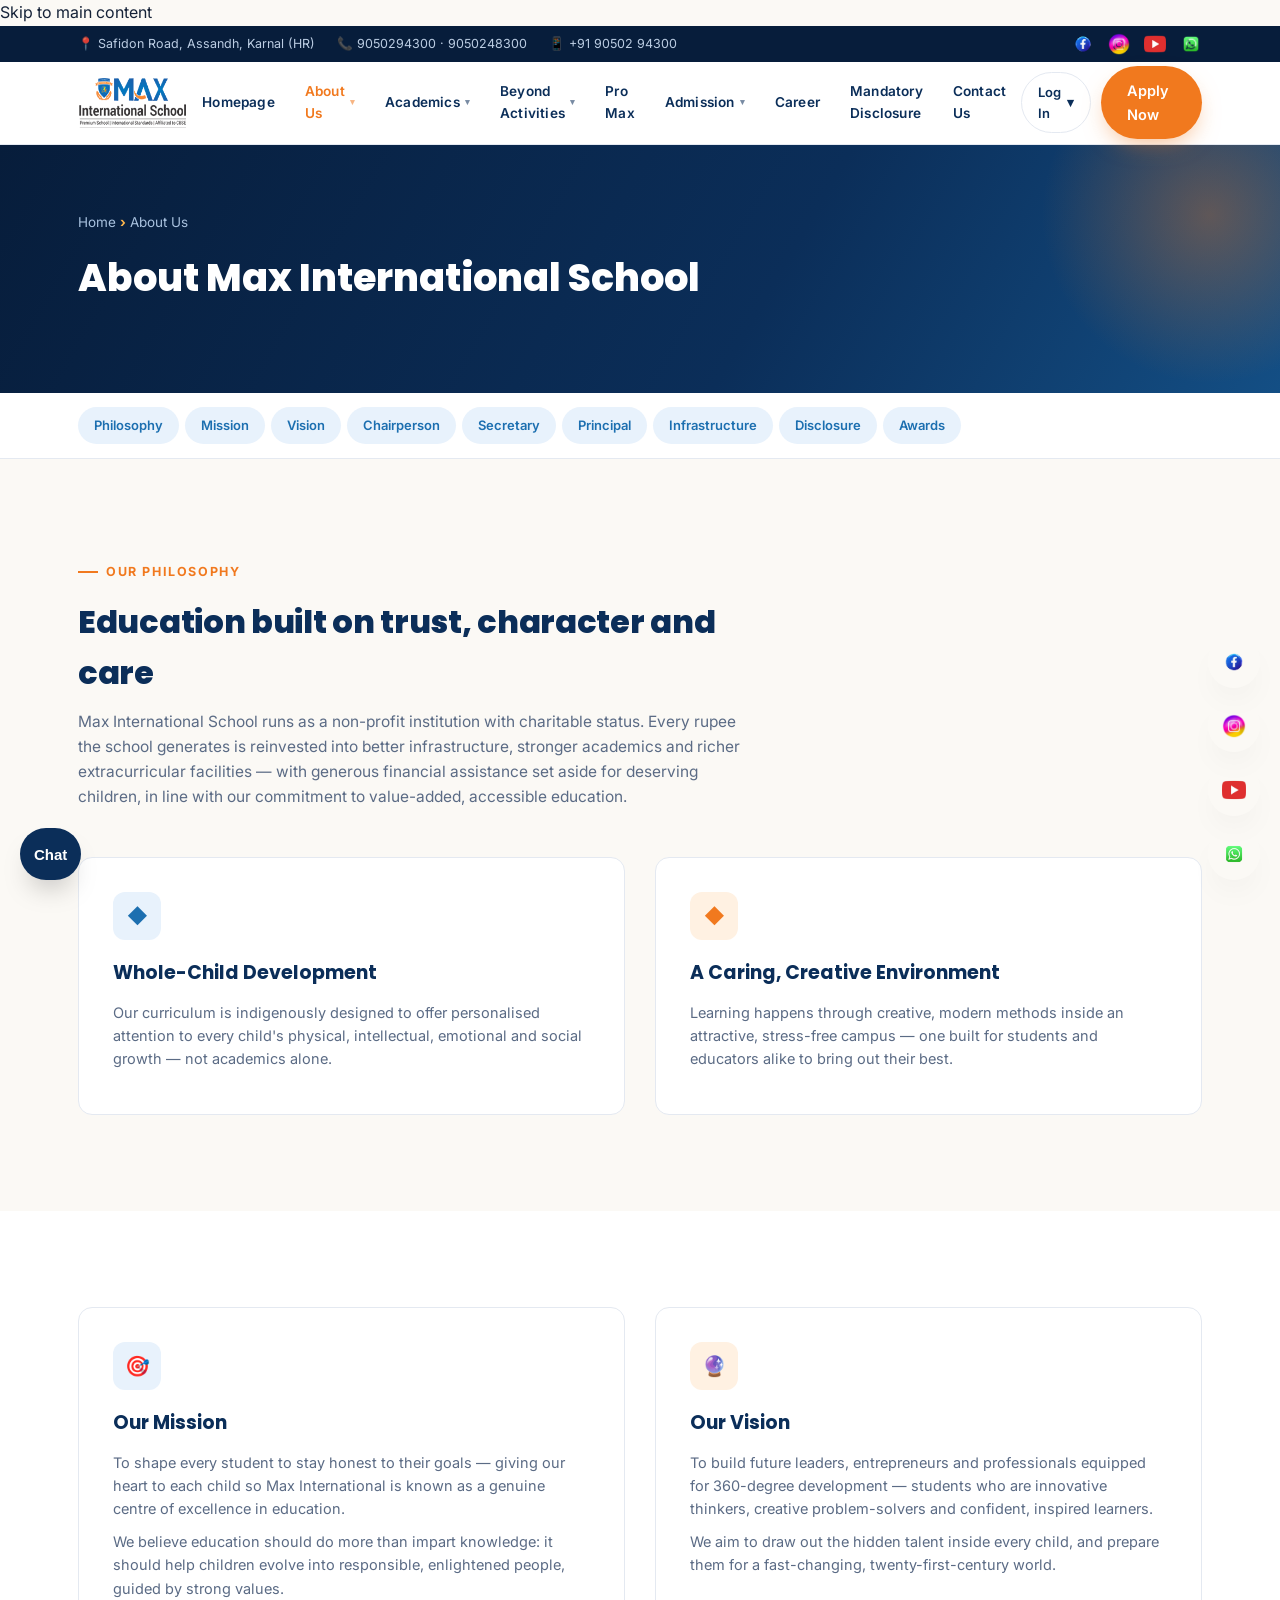
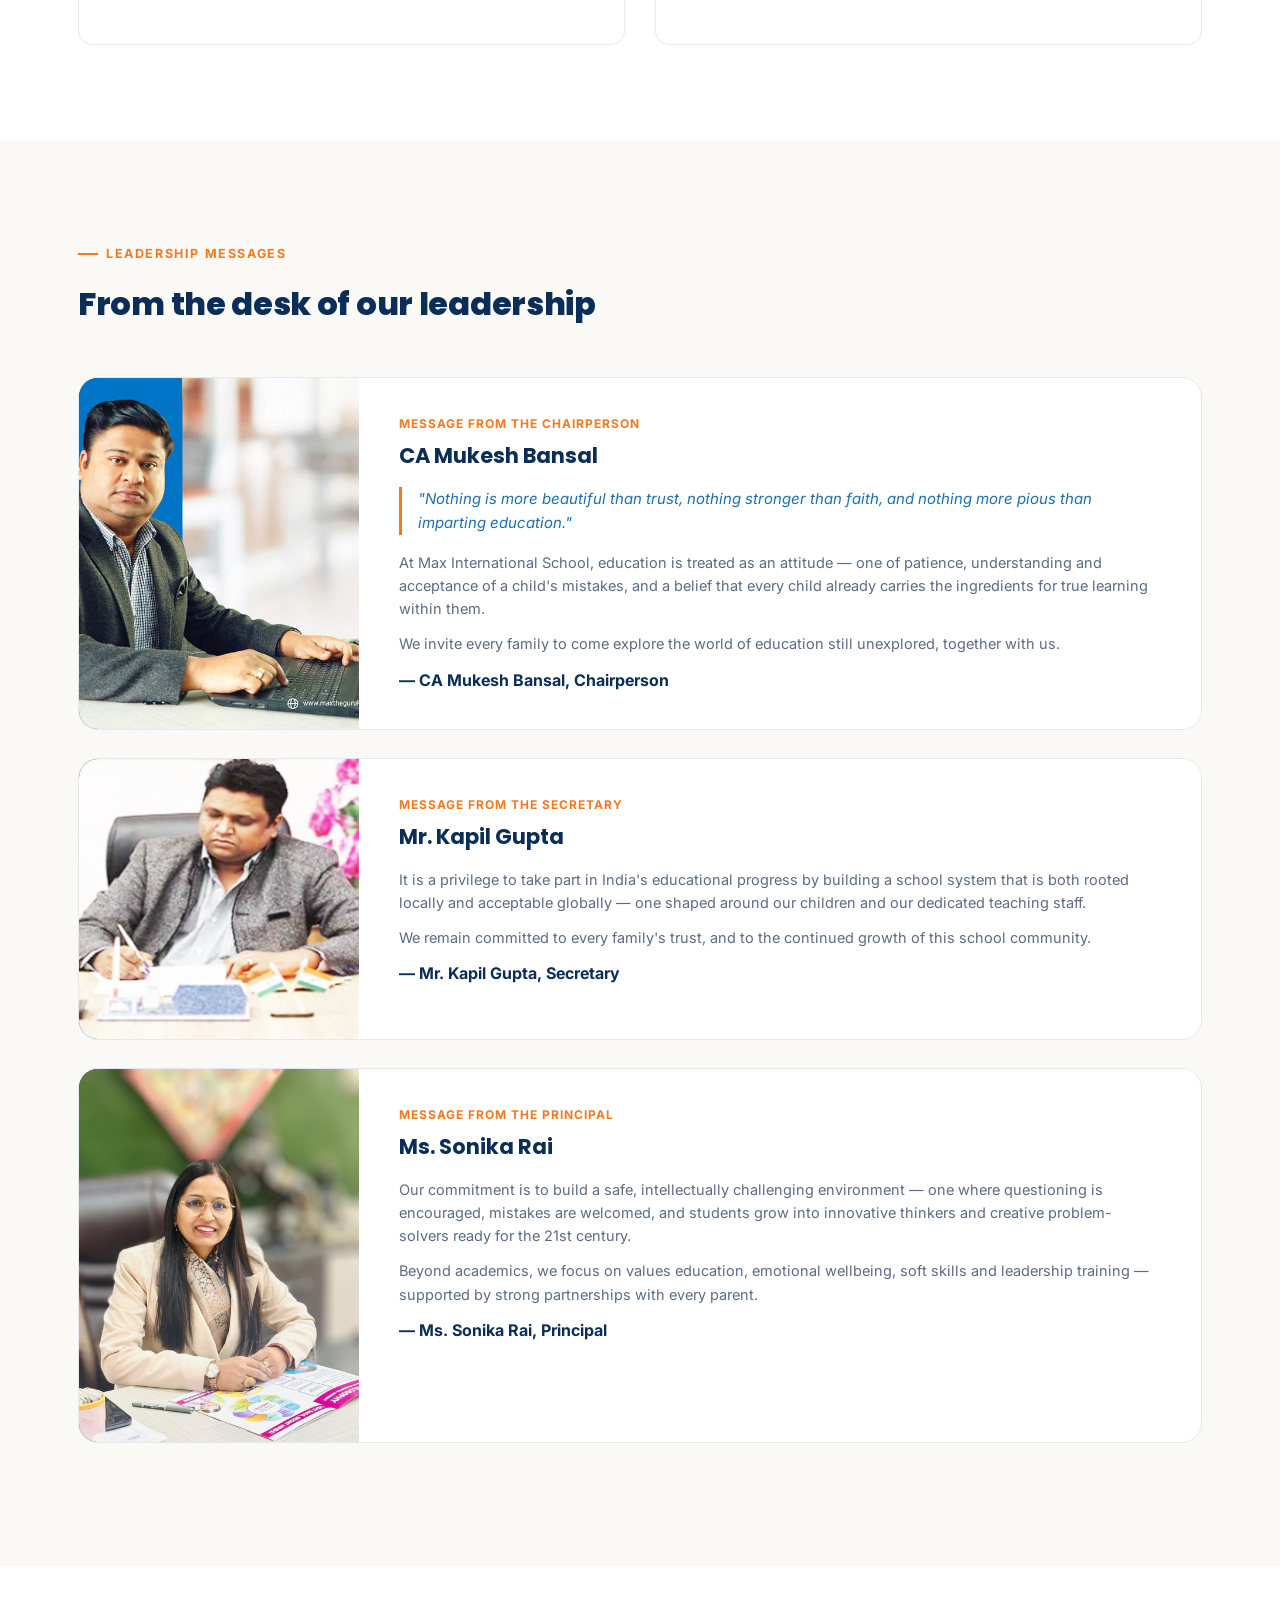
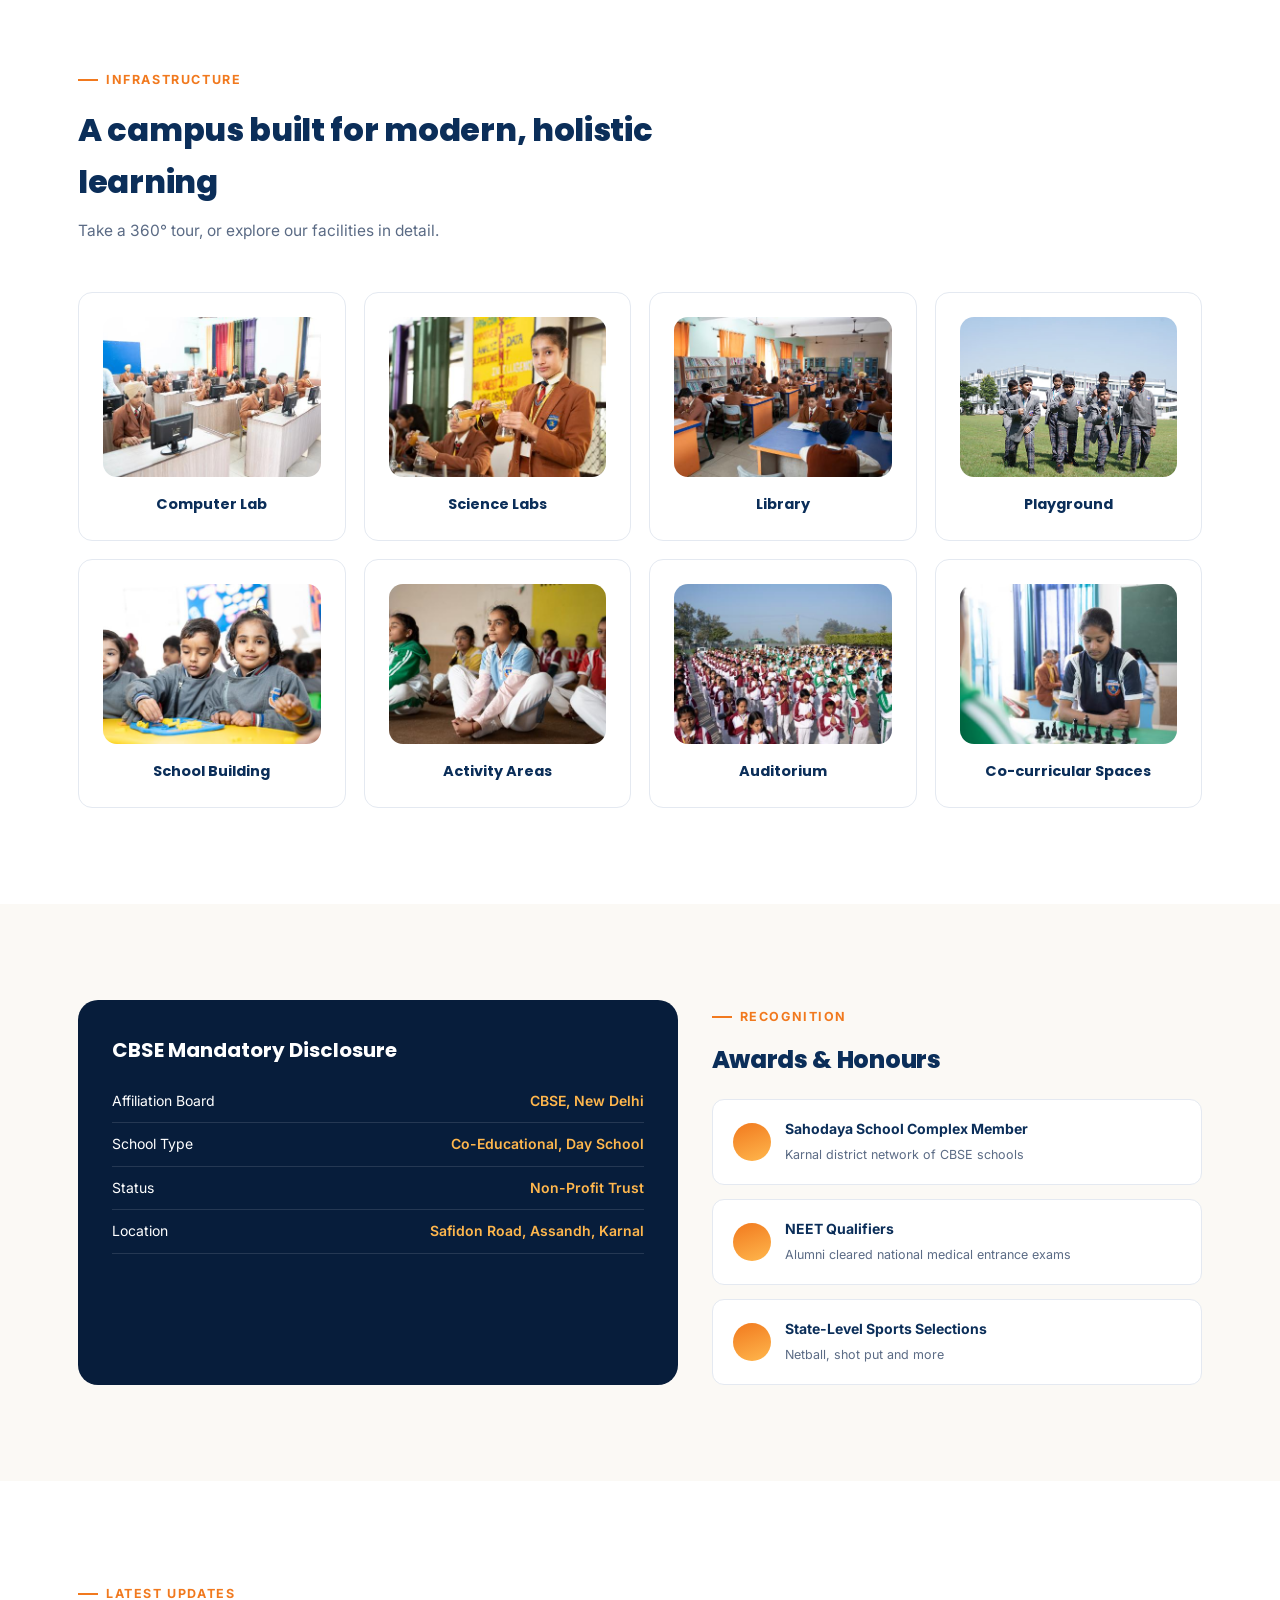
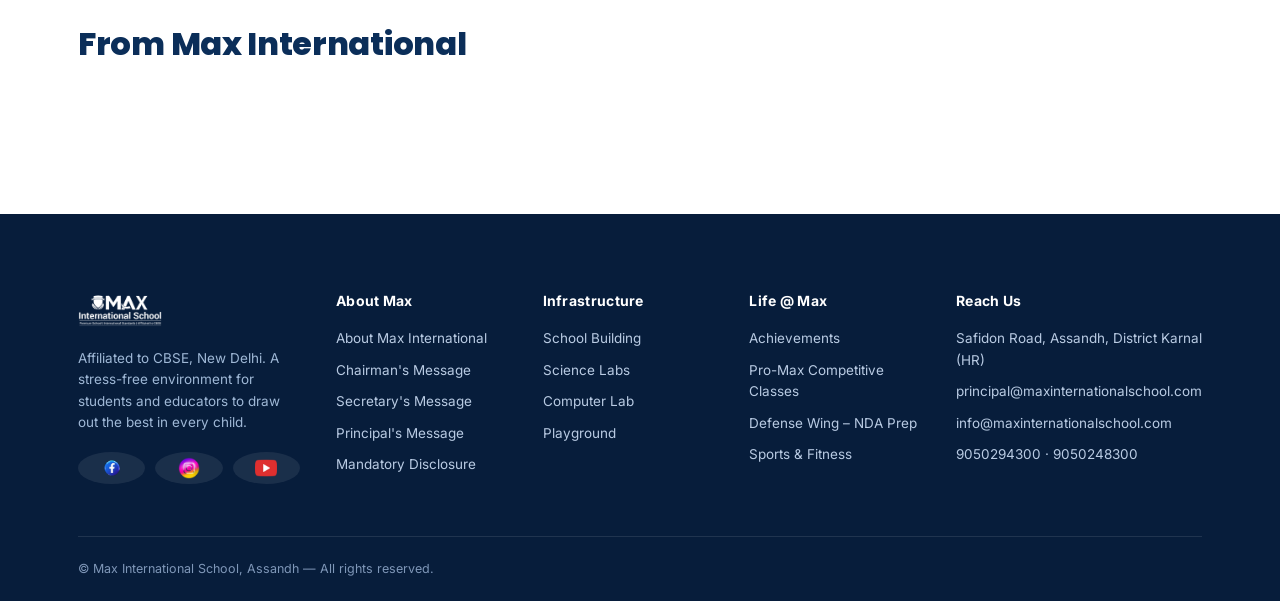
==== about-us.html @ 5e18382d "Add files via upload" ====
<!DOCTYPE html>
<html lang="en">
<head>
<meta charset="UTF-8">
<meta name="viewport" content="width=device-width, initial-scale=1.0">
<title>About Us — Max International School</title>
<!-- meta:start -->
<meta name="description" content="Learn about Max International School Assandh - our philosophy, mission and vision, messages from our leadership, campus infrastructure, and awards.">
<link rel="canonical" href="https://www.maxinternationalschool.com/about-us.html">
<link rel="icon" href="assets/img/logo.png" type="image/png">
<link rel="apple-touch-icon" href="assets/img/logo.png">
<meta name="theme-color" content="#0B2E59">
<meta property="og:type" content="website">
<meta property="og:site_name" content="Max International School">
<meta property="og:title" content="About Us — Max International School">
<meta property="og:description" content="Learn about Max International School Assandh - our philosophy, mission and vision, messages from our leadership, campus infrastructure, and awards.">
<meta property="og:url" content="https://www.maxinternationalschool.com/about-us.html">
<meta property="og:image" content="https://www.maxinternationalschool.com/assets/img/school-building-1.jpg">
<meta property="og:image:alt" content="Max International School campus, Assandh">
<meta property="og:locale" content="en_IN">
<meta name="twitter:card" content="summary_large_image">
<meta name="twitter:title" content="About Us — Max International School">
<meta name="twitter:description" content="Learn about Max International School Assandh - our philosophy, mission and vision, messages from our leadership, campus infrastructure, and awards.">
<meta name="twitter:image" content="https://www.maxinternationalschool.com/assets/img/school-building-1.jpg">
<!-- meta:end -->
<link rel="preconnect" href="https://fonts.googleapis.com">
<link rel="preconnect" href="https://fonts.gstatic.com" crossorigin>
<link href="https://fonts.googleapis.com/css2?family=Poppins:wght@500;600;700;800&family=Inter:wght@400;500;600;700&display=swap" rel="stylesheet">
<link rel="stylesheet" href="assets/css/style.css">
</head>
<body data-cms-module="about">
  <a class="skip-link" href="#main-content">Skip to main content</a>
  <div class="topbar">
    <div class="container">
      <div class="topbar-left">
        <span>📍 Safidon Road, Assandh, Karnal (HR)</span>
        <span>📞 <a href="tel:+919050294300">9050294300</a> · <a href="tel:+919050248300">9050248300</a></span>
        <span>📱 <a href="tel:+919050294300">+91 90502 94300</a></span>
      </div>
      <div class="topbar-social">
        <a href="https://www.facebook.com/maxinternationalschoolassandh" aria-label="Facebook" target="_blank" rel="noopener noreferrer">
          <img src="assets/img/social-facebook.png" alt="Facebook">
        </a>
        <a href="https://www.instagram.com/maxinternationalassandh?igsh=MWlybHdhb3M5c29iZg%3D%3D&utm_source=qr" aria-label="Instagram" target="_blank" rel="noopener noreferrer">
          <img src="assets/img/social-instagram.png" alt="Instagram" loading="lazy" decoding="async">
        </a>
        <a href="https://www.youtube.com/@maxinternationalschool2041" aria-label="YouTube" target="_blank" rel="noopener noreferrer">
          <img src="assets/img/social-youtube.png" alt="YouTube" loading="lazy" decoding="async">
        </a>
        <a href="https://wa.me/919050294300" aria-label="WhatsApp" target="_blank" rel="noopener noreferrer">
          <img src="assets/img/social-whatsapp.png" alt="WhatsApp" loading="lazy" decoding="async">
        </a>
      </div>
    </div>
  </div>
  <header class="main-nav">
    <div class="container nav-inner">
      <a href="index.html" class="logo-wrap">
        <img src="assets/img/logo.png" alt="Max International School logo">
      </a>
      <nav class="menu">
        <ul>
          <li><a href="index.html">Homepage</a></li>
          <li class="active">
            <a href="about-us.html">About Us <span class="car">▾</span></a>
            <div class="dropdown">
              <div class="sub-head">About Max</div>
              <a href="about-us.html#philosophy">Philosophy</a>
              <a href="about-us.html#mission">Mission</a>
              <a href="about-us.html#vision">Vision</a>
              <a href="about-us.html#chairman">Message from Chairperson</a>
              <a href="about-us.html#secretary">Message from Secretary</a>
              <a href="about-us.html#principal">Message from Principal</a>
              <div class="sub-head">Infrastructure</div>
              <a href="about-us.html#infra">360° View</a>
              <a href="about-us.html#infra">Virtual Tour</a>
              <a href="about-us.html#infra">Facilities</a>
              <a href="mandatory-disclosure.php">CBSE Mandatory Disclosure</a>
              <a href="about-us.html#awards">Awards &amp; Honours</a>
            </div>
          </li>
          <li>
            <a href="academics.html">Academics <span class="car">▾</span></a>
            <div class="dropdown">
              <a href="academics.html#planner">Yearly Planner</a>
              <a href="academics.html#curriculum">Curriculum</a>
              <a href="academics.html#pedagogy">Pedagogy</a>
            </div>
          </li>
          <li>
            <a href="beyond-activities.html">Beyond Activities <span class="car">▾</span></a>
            <div class="dropdown">
              <a href="beyond-activities.html#calendar">Co-Curricular Calendar</a>
              <a href="beyond-activities.html#sports">Sports</a>
              <a href="beyond-activities.html#council">Student Council</a>
              <a href="beyond-activities.html#exchange">Intl. Educational Exchange Programs</a>
              <a href="beyond-activities.html#visits">Educational Visits</a>
              <div class="sub-head">Gallery</div>
              <a href="gallery.html#events">Photo Gallery</a>
              <a href="gallery.html#newsletter">E-Newsletter</a>
              <a href="gallery.html#notif">Events &amp; Notifications</a>
            </div>
          </li>
          <li><a href="admission.html#promax">Pro Max</a></li>
          <li>
            <a href="admission.html">Admission <span class="car">▾</span></a>
            <div class="dropdown">
              <a href="admission.html#requisites">Requisites &amp; Procedure</a>
              <a href="admission.html#fees">Fee Structure</a>
              <a href="admission.html#apply">Apply Now</a>
            </div>
          </li>
          <li><a href="career.html">Career</a></li>
          <li><a href="mandatory-disclosure.php">Mandatory Disclosure</a></li>
          <li><a href="contact-us.html">Contact Us</a></li>
        </ul>
      </nav>
      <div class="nav-cta">
        <a href="#" class="login-pill">Log In <span class="car">▾</span></a>
        <a href="admission.html" class="btn btn-orange">Apply Now</a>
        <div class="burger"><span></span><span></span><span></span></div>
      </div>
    </div>
  </header>

  <section id="main-content" tabindex="-1" class="page-hero">
    <div class="container">
      <span class="breadcrumb">Home <b>›</b> About Us</span>
      <h1>About Max International School</h1>
    </div>
  </section>

  <nav class="jumpnav">
    <div class="container">
      <a href="#philosophy">Philosophy</a>
      <a href="#mission">Mission</a>
      <a href="#vision">Vision</a>
      <a href="#chairman">Chairperson</a>
      <a href="#secretary">Secretary</a>
      <a href="#principal">Principal</a>
      <a href="#infra">Infrastructure</a>
      <a href="#disclosure">Disclosure</a>
      <a href="#awards">Awards</a>
    </div>
  </nav>

  <section class="section" id="philosophy">
    <div class="container">
      <div class="section-head">
        <span class="eyebrow">Our Philosophy</span>
        <h2>Education built on trust, character and care</h2>
        <p>Max International School runs as a non-profit institution with charitable status. Every rupee the school generates is reinvested into better infrastructure, stronger academics and richer extracurricular facilities — with generous financial assistance set aside for deserving children, in line with our commitment to value-added, accessible education.</p>
      </div>
      <div class="split">
        <div class="info-card">
          <div class="ic">&#9670;</div>
          <h3>Whole-Child Development</h3>
          <p>Our curriculum is indigenously designed to offer personalised attention to every child's physical, intellectual, emotional and social growth — not academics alone.</p>
        </div>
        <div class="info-card">
          <div class="ic">&#9670;</div>
          <h3>A Caring, Creative Environment</h3>
          <p>Learning happens through creative, modern methods inside an attractive, stress-free campus — one built for students and educators alike to bring out their best.</p>
        </div>
      </div>
    </div>
  </section>

  <section class="section section-alt" id="mission">
    <div class="container">
      <div class="split">
        <div class="info-card">
          <div class="ic">&#127919;</div>
          <h3>Our Mission</h3>
          <p>To shape every student to stay honest to their goals — giving our heart to each child so Max International is known as a genuine centre of excellence in education.</p>
          <p>We believe education should do more than impart knowledge: it should help children evolve into responsible, enlightened people, guided by strong values.</p>
        </div>
        <div class="info-card" id="vision">
          <div class="ic">&#128302;</div>
          <h3>Our Vision</h3>
          <p>To build future leaders, entrepreneurs and professionals equipped for 360-degree development — students who are innovative thinkers, creative problem-solvers and confident, inspired learners.</p>
          <p>We aim to draw out the hidden talent inside every child, and prepare them for a fast-changing, twenty-first-century world.</p>
        </div>
      </div>
    </div>
  </section>

  <section class="section" id="chairman">
    <div class="container">
      <div class="section-head">
        <span class="eyebrow">Leadership Messages</span>
        <h2>From the desk of our leadership</h2>
      </div>
      <div class="msg-card">
        <div class="msg-photo"><img src="assets/img/Faculty%20images/Chairman.jpg" alt="CA Mukesh Bansal, Chairperson" loading="lazy" decoding="async"></div>
        <div class="msg-body">
          <div class="role">Message from the Chairperson</div>
          <h3>CA Mukesh Bansal</h3>
          <blockquote>"Nothing is more beautiful than trust, nothing stronger than faith, and nothing more pious than imparting education."</blockquote>
          <p>At Max International School, education is treated as an attitude — one of patience, understanding and acceptance of a child's mistakes, and a belief that every child already carries the ingredients for true learning within them.</p>
          <p>We invite every family to come explore the world of education still unexplored, together with us.</p>
          <div class="sign">— CA Mukesh Bansal, Chairperson</div>
        </div>
      </div>

      <div class="msg-card" id="secretary">
        <div class="msg-photo"><img src="assets/img/Faculty%20images/secretary.jpg" alt="Mr. Kapil Gupta, Secretary" loading="lazy" decoding="async"></div>
        <div class="msg-body">
          <div class="role">Message from the Secretary</div>
          <h3>Mr. Kapil Gupta</h3>
          <p>It is a privilege to take part in India's educational progress by building a school system that is both rooted locally and acceptable globally — one shaped around our children and our dedicated teaching staff.</p>
          <p>We remain committed to every family's trust, and to the continued growth of this school community.</p>
          <div class="sign">— Mr. Kapil Gupta, Secretary</div>
        </div>
      </div>

      <div class="msg-card" id="principal">
        <div class="msg-photo"><img src="assets/img/Faculty%20images/principal.jpg" alt="Ms. Sonika Rai, Principal" loading="lazy" decoding="async"></div>
        <div class="msg-body">
          <div class="role">Message from the Principal</div>
          <h3>Ms. Sonika Rai</h3>
          <p>Our commitment is to build a safe, intellectually challenging environment — one where questioning is encouraged, mistakes are welcomed, and students grow into innovative thinkers and creative problem-solvers ready for the 21st century.</p>
          <p>Beyond academics, we focus on values education, emotional wellbeing, soft skills and leadership training — supported by strong partnerships with every parent.</p>
          <div class="sign">— Ms. Sonika Rai, Principal</div>
        </div>
      </div>
    </div>
  </section>

  <section class="section section-alt" id="infra">
    <div class="container">
      <div class="section-head">
        <span class="eyebrow">Infrastructure</span>
        <h2>A campus built for modern, holistic learning</h2>
        <p>Take a 360° tour, or explore our facilities in detail.</p>
      </div>
      <div class="infra-grid">
        <div class="infra-card"><img src="assets/img/School Images/Computer lab.jpg" alt="Computer Lab" loading="lazy" decoding="async"><h4>Computer Lab</h4></div>
        <div class="infra-card"><img src="assets/img/School Images/Science lab.jpg" alt="Science Lab" loading="lazy" decoding="async"><h4>Science Labs</h4></div>
        <div class="infra-card"><img src="assets/img/School Images/Library.jpg" alt="Library" loading="lazy" decoding="async"><h4>Library</h4></div>
        <div class="infra-card"><img src="assets/img/School Images/Student playing in Playground.jpg" alt="Playground" loading="lazy" decoding="async"><h4>Playground</h4></div>
        <div class="infra-card"><img src="assets/img/School Images/Students.jpg" alt="School Building" loading="lazy" decoding="async"><h4>School Building</h4></div>
        <div class="infra-card"><img src="assets/img/School Images/Yoga.jpg" alt="Activity Areas" loading="lazy" decoding="async"><h4>Activity Areas</h4></div>
        <div class="infra-card"><img src="assets/img/School Images/Prayer.jpg" alt="Auditorium" loading="lazy" decoding="async"><h4>Auditorium</h4></div>
        <div class="infra-card"><img src="assets/img/School Images/Chess.jpg" alt="Co-curricular Spaces" loading="lazy" decoding="async"><h4>Co-curricular Spaces</h4></div>
      </div>
    </div>
  </section>

  <section class="section" id="disclosure">
    <div class="container two-col">
      <div class="disclosure-box">
        <h3>CBSE Mandatory Disclosure</h3>
        <ul>
          <li>Affiliation Board <span>CBSE, New Delhi</span></li>
          <li>School Type <span>Co-Educational, Day School</span></li>
          <li>Status <span>Non-Profit Trust</span></li>
          <li>Location <span>Safidon Road, Assandh, Karnal</span></li>
        </ul>
      </div>
      <div id="awards">
        <div class="section-head" style="margin-bottom:20px;">
          <span class="eyebrow">Recognition</span>
          <h2 style="font-size:24px;">Awards &amp; Honours</h2>
        </div>
        <div class="awards-list">
          <div class="award-row"><div class="medal"></div><div><b>Sahodaya School Complex Member</b><span>Karnal district network of CBSE schools</span></div></div>
          <div class="award-row"><div class="medal"></div><div><b>NEET Qualifiers</b><span>Alumni cleared national medical entrance exams</span></div></div>
          <div class="award-row"><div class="medal"></div><div><b>State-Level Sports Selections</b><span>Netball, shot put and more</span></div></div>
        </div>
      </div>
    </div>
  </section>
  <section class="section section-alt"><div class="container"><div class="section-head"><span class="eyebrow">Latest Updates</span><h2>From Max International</h2></div><div class="feature-grid" data-cms-list></div></div></section>
  <footer id="contact-footer">
    <div class="container">
      <div class="foot-grid">
        <div>
          <div class="foot-logo">
            <img src="assets/img/logo.png" alt="Max International School">
          </div>
          <p style="font-size:13.5px; color:#9fb8d6; max-width:260px;">Affiliated to CBSE, New Delhi. A stress-free environment for students and educators to draw out the best in every child.</p>
          <div class="foot-social">
            <a href="https://www.facebook.com/maxinternationalschoolassandh" aria-label="Facebook" target="_blank" rel="noopener noreferrer">
              <img src="assets/img/social-facebook.png" alt="Facebook" loading="lazy" decoding="async">
            </a>
            <a href="https://www.instagram.com/maxinternationalassandh?igsh=MWlybHdhb3M5c29iZg%3D%3D&utm_source=qr" aria-label="Instagram" target="_blank" rel="noopener noreferrer">
              <img src="assets/img/social-instagram.png" alt="Instagram" loading="lazy" decoding="async">
            </a>
            <a href="https://www.youtube.com/@maxinternationalschool2041" aria-label="YouTube" target="_blank" rel="noopener noreferrer">
              <img src="assets/img/social-youtube.png" alt="YouTube" loading="lazy" decoding="async">
            </a>
          </div>
        </div>
        <div>
          <h5>About Max</h5>
          <ul>
            <li><a href="about-us.html">About Max International</a></li>
            <li><a href="about-us.html#chairman">Chairman's Message</a></li>
            <li><a href="about-us.html#secretary">Secretary's Message</a></li>
            <li><a href="about-us.html#principal">Principal's Message</a></li>
            <li><a href="mandatory-disclosure.php">Mandatory Disclosure</a></li>
        </div>
        <div>
          <h5>Infrastructure</h5>
          <ul>
            <li><a href="about-us.html#infra">School Building</a></li>
            <li><a href="about-us.html#infra">Science Labs</a></li>
            <li><a href="about-us.html#infra">Computer Lab</a></li>
            <li><a href="about-us.html#infra">Playground</a></li>
          </ul>
        </div>
        <div>
          <h5>Life @ Max</h5>
          <ul>
            <li><a href="beyond-activities.html">Achievements</a></li>
            <li><a href="admission.html#promax">Pro-Max Competitive Classes</a></li>
            <li><a href="beyond-activities.html">Defense Wing – NDA Prep</a></li>
            <li><a href="beyond-activities.html#sports">Sports &amp; Fitness</a></li>
          </ul>
        </div>
        <div>
          <h5>Reach Us</h5>
          <ul>
            <li>Safidon Road, Assandh, District Karnal (HR)</li>
            <li><a href="mailto:principal@maxinternationalschool.com">principal@maxinternationalschool.com</a></li>
            <li><a href="mailto:info@maxinternationalschool.com">info@maxinternationalschool.com</a></li>
            <li><a href="tel:+919050294300">9050294300</a> · <a href="tel:+919050248300">9050248300</a></li>
          </ul>
        </div>
      </div>
      <div class="foot-bottom">
        <span>© Max International School, Assandh — All rights reserved.</span>
      </div>
    </div>
  </footer>
  <div class="fixed-social-bar" aria-label="Quick social links">
    <a href="https://www.facebook.com/maxinternationalschoolassandh" aria-label="Facebook" target="_blank" rel="noopener noreferrer">
      <img src="assets/img/social-facebook.png" alt="Facebook" loading="lazy" decoding="async">
    </a>
    <a href="https://www.instagram.com/maxinternationalassandh?igsh=MWlybHdhb3M5c29iZg%3D%3D&utm_source=qr" aria-label="Instagram" target="_blank" rel="noopener noreferrer">
      <img src="assets/img/social-instagram.png" alt="Instagram" loading="lazy" decoding="async">
    </a>
    <a href="https://www.youtube.com/@maxinternationalschool2041" aria-label="YouTube" target="_blank" rel="noopener noreferrer">
      <img src="assets/img/social-youtube.png" alt="YouTube" loading="lazy" decoding="async">
    </a>
    <a href="https://wa.me/919050294300" aria-label="WhatsApp" target="_blank" rel="noopener noreferrer">
      <img src="assets/img/social-whatsapp.png" alt="WhatsApp" loading="lazy" decoding="async">
    </a>
  </div>
<script src="assets/js/menu.js"></script>
<script src="assets/js/cms-content.js"></script>
<script src="assets/js/chatbot.js"></script>
</body>
</html>
---- assets/css/style.css ----
:root{
  --navy:#0B2E59;
  --navy-deep:#071D3B;
  --blue:#1C6FB0;
  --sky:#E8F2FC;
  --orange:#F1791E;
  --orange-light:#FFB74D;
  --cream:#FBF9F5;
  --ink:#152238;
  --muted:#5B6B85;
  --line:#E4E9F1;
  --radius:14px;
  --shadow: 0 12px 30px -12px rgba(11,46,89,0.25);
}
*{box-sizing:border-box; margin:0; padding:0;}
html{scroll-behavior:smooth;}
body{
  font-family:'Inter', sans-serif;
  color:var(--ink);
  background:var(--cream);
  line-height:1.6;
  overflow-x:hidden;
}
h1,h2,h3,h4,.brand-word{font-family:'Poppins', sans-serif;}
a{text-decoration:none; color:inherit;}
img{max-width:100%; display:block;}
ul{list-style:none;}
.container{max-width:1180px; margin:0 auto; padding:0 28px;}
.eyebrow{
  display:inline-flex; align-items:center; gap:8px;
  font-size:12.5px; letter-spacing:1.6px; font-weight:700;
  color:var(--orange); text-transform:uppercase;
}
.eyebrow::before{content:""; width:20px; height:2px; background:var(--orange); display:inline-block;}
.btn{
  display:inline-flex; align-items:center; gap:8px;
  padding:13px 26px; border-radius:999px; font-weight:600; font-size:14.5px;
  transition:transform .18s ease, box-shadow .18s ease; cursor:pointer; border:none;
}
.btn-orange{background:var(--orange); color:#fff; box-shadow:0 10px 24px -8px rgba(241,121,30,.55);}
.btn-orange:hover{transform:translateY(-2px); box-shadow:0 14px 28px -8px rgba(241,121,30,.65);}
.btn-outline{border:1.5px solid rgba(255,255,255,.55); color:#fff;}
.btn-outline:hover{background:rgba(255,255,255,.12);}
.nav-cta .btn-outline{border-color:var(--navy); color:var(--navy); background:#fff;}
.nav-cta .btn-outline:hover{background:rgba(0,34,71,.08);}
.btn-nav{border-color:var(--navy); color:var(--navy); background:#fff;}
.btn-nav:hover{background:rgba(0,34,71,.08);}
.btn-navy{background:var(--navy); color:#fff;}
.btn-navy:hover{transform:translateY(-2px);}

/* ===== TOP BAR ===== */
.topbar{background:var(--navy-deep); color:#cfe0f5; font-size:12.5px;}
.topbar .container{display:flex; justify-content:space-between; align-items:center; height:36px;}
.topbar-left{display:flex; gap:22px;}
.topbar-left span{opacity:.9;}
.topbar-social{display:flex; gap:14px;}
.topbar-social a{
  display:inline-flex;
  align-items:center;
  justify-content:center;
  text-decoration:none;
  background:transparent;
  border-radius:50%;
  padding:0;
  margin:0;
  flex: 1;
  aspect-ratio: 1;
  transition:transform .12s ease, opacity .12s ease, background .12s ease;
}
.topbar-social a img{
  display:block;
  width:22px;
  height:22px;
  object-fit:contain;
  filter:none;
}
.topbar-social a:hover{
  transform:translateY(-2px);
  background:rgba(255,255,255,.08);
}

.fixed-social-bar a,
.foot-social a{
  border-radius:50%;
  background:transparent;
  border:0;
  display:flex;
  align-items:center;
  justify-content:center;
  text-decoration:none;
  overflow:visible;
  padding:0;
  margin:0;
  flex: 1;
  aspect-ratio: 1;
  transition:transform .18s ease, box-shadow .18s ease;
}
.fixed-social-bar a img,
.foot-social a img{
  width:22px;
  height:22px;
  display:block;
  object-fit:contain;
  filter:none;
}
.topbar-social a::before,
.fixed-social-bar a::before,
.foot-social a::before{
  display:none;
}


/* Use attached icon images instead of SVG backgrounds in social links */

/* ===== NAV ===== */
header.main-nav{
  position:sticky; top:0; z-index:100;
  background:#fff; border-bottom:1px solid var(--line);
}
.nav-inner{display:flex; align-items:center; justify-content:space-between; height:82px;}
.logo-wrap{display:flex; align-items:center; gap:12px;}
.logo-wrap img{height:68px; width:auto;}
nav.menu{display:flex; align-items:center; gap:2px;}
nav.menu > ul{display:flex; align-items:center;}
nav.menu > ul > li{position:relative;}
nav.menu > ul > li > a{
  display:flex; align-items:center; gap:5px;
  padding:14px 15px; font-weight:600; font-size:13.6px; color:var(--navy);
  letter-spacing:.2px;
}
nav.menu > ul > li > a .car{font-size:9px; opacity:.55; transition:transform .15s;}
nav.menu > ul > li:hover > a{color:var(--orange);}
nav.menu > ul > li:hover > a .car{transform:rotate(180deg);}
nav.menu > ul > li.active > a{color:var(--orange);}
/* Gallery lives within the Beyond Activities dropdown. */
nav.menu > ul > li:has(> a[href="gallery.html"]){display:none;}
.dropdown{
  position:absolute; top:100%; left:0; min-width:250px;
  background:#fff; border-radius:0 0 10px 10px; box-shadow:var(--shadow);
  border-top:3px solid var(--orange);
  padding:10px 0; opacity:0; visibility:hidden; transform:translateY(6px);
  transition:all .18s ease;
}
nav.menu > ul > li:hover .dropdown{opacity:1; visibility:visible; transform:translateY(0);}
.dropdown a{display:block; padding:9px 20px; font-size:13.3px; color:var(--ink); font-weight:500;}
.dropdown a:hover{background:var(--sky); color:var(--blue); padding-left:24px;}
.dropdown .sub-head{padding:8px 20px 2px; font-size:11px; letter-spacing:1px; color:var(--orange); font-weight:700; text-transform:uppercase;}
.nav-cta{display:flex; align-items:center; gap:10px;}
.login-pill{
  display:flex; align-items:center; gap:6px;
  padding:9px 16px; border-radius:999px; border:1.5px solid var(--line);
  font-weight:600; font-size:13px; color:var(--navy);
}
.burger{display:none; flex-direction:column; gap:5px; cursor:pointer;}
.burger span{width:26px; height:2.5px; background:var(--navy); border-radius:2px;}

/* ===== HERO (homepage) ===== */
.hero{
  position:relative;
  background:linear-gradient(120deg,var(--navy-deep) 0%, var(--navy) 55%, var(--blue) 130%);
  color:#fff; padding:88px 0 150px; overflow:hidden;
}
.hero::after{
  content:""; position:absolute; right:-120px; top:-120px; width:420px; height:420px;
  background:radial-gradient(circle, rgba(241,121,30,.35), transparent 70%);
}
.hero-grid{display:grid; grid-template-columns:1.15fr .85fr; gap:60px; align-items:center; position:relative; z-index:2;}
.hero h1{font-size:46px; font-weight:800; line-height:1.12; margin:18px 0 22px; letter-spacing:-.5px;}
.hero h1 .hl{color:var(--orange-light);}
.hero p.lead{font-size:16.5px; color:#cfe0f5; max-width:520px; margin-bottom:34px;}
.hero-actions{display:flex; gap:14px; flex-wrap:wrap;}
.hero-stats{display:flex; gap:0; margin-top:56px; border-top:1px solid rgba(255,255,255,.18); padding-top:26px;}
.hero-stats div{flex:1; border-right:1px solid rgba(255,255,255,.18); padding-right:18px;}
.hero-stats div:last-child{border-right:none;}
.hero-stats b{display:block; font-size:26px; font-family:'Poppins'; font-weight:800; color:#fff;}
.hero-stats span{font-size:12px; color:#a9c2df; letter-spacing:.3px;}
.hero-card{
  background:#fff; border-radius:20px; padding:26px; color:var(--ink);
  box-shadow:0 30px 60px -20px rgba(0,0,0,.4); position:relative;
}
.hero-card .tag{background:var(--orange); color:#fff; font-size:11.5px; font-weight:700; padding:5px 12px; border-radius:999px; display:inline-block; letter-spacing:.4px;}
.hero-card h4{margin:14px 0 6px; font-size:19px;}
.hero-card p{font-size:13.6px; color:var(--muted); margin-bottom:16px;}
.hero-card .mini-row{display:flex; gap:10px;}
.hero-card .mini{flex:1; background:var(--sky); border-radius:10px; padding:12px; text-align:center;}
.hero-card .mini b{display:block; color:var(--navy); font-size:15px;}
.hero-card .mini span{font-size:11px; color:var(--muted);}
.arch-divider{position:absolute; bottom:-1px; left:0; width:100%; line-height:0;}
.arch-divider svg{width:100%; height:60px; display:block;}

/* ===== PAGE HERO (inner pages) ===== */
.page-hero{background:linear-gradient(120deg,var(--navy-deep),var(--navy) 60%,var(--blue) 140%); color:#fff; padding:64px 0 74px; position:relative; overflow:hidden;}
.page-hero::after{content:""; position:absolute; right:-100px; top:-100px; width:340px; height:340px; background:radial-gradient(circle, rgba(241,121,30,.35), transparent 70%);}
.page-hero h1{font-size:38px; font-weight:800; margin:14px 0 10px; position:relative; z-index:2;}
.breadcrumb{font-size:13.5px; color:#a9c2df; position:relative; z-index:2;}
.breadcrumb b{color:var(--orange-light);}

.jumpnav{background:#fff; border-bottom:1px solid var(--line); position:sticky; top:82px; z-index:90;}
.jumpnav .container{display:flex; gap:6px; overflow-x:auto; padding-top:14px; padding-bottom:14px;}
.jumpnav a{white-space:nowrap; font-size:13px; font-weight:600; padding:8px 16px; border-radius:999px; background:var(--sky); color:var(--blue);}
.jumpnav a:hover, .jumpnav a.active{background:var(--orange); color:#fff;}

/* ===== SECTIONS ===== */
.section{padding:96px 0;}
.section-head{max-width:680px; margin-bottom:48px;}
.section-head h2{font-size:32px; font-weight:800; color:var(--navy); margin:14px 0 12px; letter-spacing:-.3px;}
.section-head p{color:var(--muted); font-size:15.5px;}
.section-alt{background:#fff;}

/* ===== WHY MAX (homepage) ===== */
.why-grid{display:grid; grid-template-columns:repeat(3,1fr); gap:26px;}
.why-card{
  background:#fff; border-radius:var(--radius); padding:32px 26px; border:1px solid var(--line);
  transition:transform .2s ease, box-shadow .2s ease; position:relative;
}
.why-card:hover{transform:translateY(-6px); box-shadow:var(--shadow); border-color:transparent;}
.why-card .num{
  width:46px; height:46px; border-radius:12px; background:var(--sky); color:var(--blue);
  display:flex; align-items:center; justify-content:center; font-weight:800; font-size:18px; margin-bottom:18px;
}
.why-card:nth-child(2) .num{background:#FFF1E2; color:var(--orange);}
.why-card h3{font-size:18.5px; color:var(--navy); margin-bottom:10px;}
.why-card p{font-size:14px; color:var(--muted);}

/* ===== CAMPUS PHOTO (homepage) ===== */
.campus-photo-section{padding:48px 0 96px; background:var(--cream);}
.campus-photo-wrap{position:relative; overflow:hidden; min-height:420px; border-radius:20px; box-shadow:var(--shadow);}
.campus-photo-wrap img,.campus-photo-wrap video{width:100%; height:420px; object-fit:cover;}
.campus-photo-caption{
  position:absolute; right:0; bottom:0; left:0; padding:32px 36px;
  color:#fff; background:linear-gradient(transparent, rgba(7,29,59,.86));
}
.campus-photo-caption .eyebrow{color:var(--orange-light);}
.campus-photo-caption h2{margin-top:8px; font-size:28px; color:#fff;}

/* ===== ABOUT (homepage snippet) ===== */
.about-wrap{display:grid; grid-template-columns:.9fr 1.1fr; gap:56px; align-items:center;}
.about-imgrow{display:grid; grid-template-columns:1fr 1fr; gap:14px;}
.about-imgrow .ph{
  border-radius:16px; background:linear-gradient(150deg,var(--sky),#fff); aspect-ratio:1/1.05;
  display:flex; align-items:center; justify-content:center; color:var(--blue); font-size:13px; font-weight:600;
  border:1px dashed #b9d3ec;
}
.about-imgrow .ph:nth-child(2){margin-top:34px;}
.about-imgrow .ph img{width:100%; height:100%; object-fit:cover; border-radius:inherit;}
.about-text .badge-row{display:flex; gap:10px; margin-bottom:20px;}
.badge-row span{background:var(--sky); color:var(--blue); font-size:12px; font-weight:700; padding:6px 12px; border-radius:999px;}
.about-text h2{font-size:30px; color:var(--navy); font-weight:800; margin-bottom:16px;}
.about-text p{color:var(--muted); margin-bottom:14px; font-size:15px;}
.about-list{display:grid; grid-template-columns:1fr 1fr; gap:12px 20px; margin-top:20px;}
.about-list li{display:flex; gap:10px; font-size:14px; color:var(--ink); font-weight:500;}
.about-list li::before{content:"✓"; width:20px; height:20px; background:var(--orange); color:#fff; border-radius:50%; font-size:11px; display:flex; align-items:center; justify-content:center; flex-shrink:0;}

/* ===== INFO CARDS (aim/mission split etc) ===== */
.split{display:grid; grid-template-columns:1fr 1fr; gap:30px;}
.info-card{background:#fff; border:1px solid var(--line); border-radius:var(--radius); padding:34px;}
.info-card .ic{width:48px; height:48px; border-radius:12px; background:var(--sky); color:var(--blue); display:flex; align-items:center; justify-content:center; font-size:20px; margin-bottom:18px;}
.info-card:nth-child(2) .ic{background:#FFF1E2; color:var(--orange);}
.info-card h3{font-size:19px; color:var(--navy); margin-bottom:12px;}
.info-card p{color:var(--muted); font-size:14.5px; margin-bottom:10px;}

/* ===== LEADERSHIP / MESSAGE CARDS ===== */
.leader-grid{display:grid; grid-template-columns:repeat(3,1fr); gap:26px;}
.leader-card{background:#fff; border-radius:var(--radius); overflow:hidden; border:1px solid var(--line); text-align:center;}
.leader-photo{height:260px; background:linear-gradient(160deg,var(--navy),var(--blue)); display:flex; align-items:center; justify-content:center; color:rgba(255,255,255,.6); font-size:13px; position:relative;}
.leader-photo img{width:100%; height:100%; object-fit:cover; object-position:center top;}
.leader-card--principal .leader-photo img{object-position:center 40%;}
.leader-photo::after{content:""; position:absolute; bottom:0; left:0; width:100%; height:40%; background:linear-gradient(transparent, rgba(0,0,0,.25));}
.leader-info{padding:22px;}
.leader-info h4{font-size:17px; color:var(--navy); margin-bottom:4px;}
.leader-info span{font-size:12.5px; color:var(--orange); font-weight:700; letter-spacing:.4px; text-transform:uppercase;}

.msg-card{background:#fff; border:1px solid var(--line); border-radius:20px; overflow:hidden; display:grid; grid-template-columns:280px 1fr; margin-bottom:28px;}
.msg-photo{background:linear-gradient(160deg,var(--navy),var(--blue)); display:flex; align-items:center; justify-content:center; color:rgba(255,255,255,.65); font-size:13px; min-height:100%;}
.msg-photo img{width:100%; height:100%; min-height:280px; object-fit:cover; object-position:center top;}
.msg-body{padding:36px 40px;}
.msg-body .role{font-size:12px; font-weight:700; letter-spacing:1px; text-transform:uppercase; color:var(--orange); margin-bottom:6px;}
.msg-body h3{font-size:21px; color:var(--navy); margin-bottom:14px;}
.msg-body blockquote{font-style:italic; color:var(--blue); border-left:3px solid var(--orange); padding-left:16px; margin-bottom:16px; font-size:15px;}
.msg-body p{color:var(--muted); font-size:14.5px; margin-bottom:12px;}
.msg-body .sign{font-weight:700; color:var(--navy); margin-top:10px;}

/* ===== INFRA GRID ===== */
.infra-grid{display:grid; grid-template-columns:repeat(4,1fr); gap:18px;}
.infra-card{background:#fff; border:1px solid var(--line); border-radius:var(--radius); padding:24px; text-align:center; overflow:hidden;}
.infra-card img{width:100%; height:160px; object-fit:cover; border-radius:14px; margin-bottom:16px;}
.infra-card .ic{width:44px; height:44px; margin:0 auto 12px; border-radius:10px; background:var(--sky); color:var(--blue); display:flex; align-items:center; justify-content:center; font-size:18px;}
.infra-card h4{font-size:14.5px; color:var(--navy); margin:0;}

/* ===== DISCLOSURE + AWARDS ===== */
.two-col{display:grid; grid-template-columns:1.1fr .9fr; gap:34px;}
.disclosure-box{background:var(--navy-deep); color:#fff; border-radius:20px; padding:34px;}
.disclosure-box h3{font-size:20px; margin-bottom:14px;}
.disclosure-box ul li{padding:10px 0; border-bottom:1px solid rgba(255,255,255,.12); font-size:14px; display:flex; justify-content:space-between;}
.disclosure-box ul li span{color:var(--orange-light); font-weight:600;}
.awards-list{display:flex; flex-direction:column; gap:14px;}
.award-row{background:#fff; border:1px solid var(--line); border-radius:12px; padding:18px 20px; display:flex; align-items:center; gap:14px;}
.award-row .medal{width:38px; height:38px; border-radius:50%; background:linear-gradient(160deg,var(--orange),var(--orange-light)); flex-shrink:0;}
.award-row b{font-size:14px; color:var(--navy); display:block;}
.award-row span{font-size:12.5px; color:var(--muted);}

/* ===== TESTIMONIALS ===== */
.testi-strip{background:var(--navy-deep); color:#fff; position:relative; overflow:hidden;}
.testi-strip .section-head h2, .testi-strip .section-head p{color:#fff;}
.testi-strip .section-head p{color:#a9c2df;}
.testi-grid{display:grid; grid-template-columns:repeat(3,1fr); gap:22px;}
.testi-card{background:rgba(255,255,255,.06); border:1px solid rgba(255,255,255,.12); border-radius:var(--radius); padding:26px;}
.testi-card .quote-mark{font-size:34px; color:var(--orange-light); font-family:Georgia,serif; line-height:1; margin-bottom:6px;}
.testi-card p{font-size:14.5px; color:#dce8f6; margin-bottom:18px;}
.testi-card .who{display:flex; align-items:center; gap:10px;}
.testi-card .who .av{width:38px; height:38px; border-radius:50%; background:var(--orange); display:flex; align-items:center; justify-content:center; font-weight:700; font-size:14px;}
.testi-card .who b{display:block; font-size:13.5px;}
.testi-card .who span{font-size:11.5px; color:#9fb8d6;}

/* ===== CTA BAND ===== */
.cta-band{
  background:linear-gradient(100deg,var(--orange), #FF9A3D);
  border-radius:24px; padding:50px 56px; display:flex; justify-content:space-between; align-items:center;
  color:#fff; gap:30px; flex-wrap:wrap;
}
.cta-band h3{font-size:27px; font-weight:800; margin-bottom:8px;}
.cta-band p{font-size:14.5px; color:#fff3e6; max-width:460px;}
.cta-band .btn-navy{background:var(--navy-deep);}

/* ===== GENERIC CARD GRIDS (academics/activities/gallery/admission) ===== */
.feature-grid{display:grid; grid-template-columns:repeat(3,1fr); gap:24px;}
.feature-card{background:#fff; border:1px solid var(--line); border-radius:var(--radius); padding:30px; transition:transform .2s, box-shadow .2s;}
.feature-card:hover{transform:translateY(-5px); box-shadow:var(--shadow);}
.feature-card .ic{width:46px; height:46px; border-radius:12px; background:var(--sky); color:var(--blue); display:flex; align-items:center; justify-content:center; font-size:20px; margin-bottom:16px;}
.feature-card h3{font-size:17.5px; color:var(--navy); margin-bottom:8px;}
.feature-card p{font-size:13.8px; color:var(--muted);}

.timeline{border-left:2px solid var(--line); padding-left:28px; display:flex; flex-direction:column; gap:34px; margin-left:6px;}
.timeline-item{position:relative;}
.timeline-item::before{content:""; position:absolute; left:-34px; top:4px; width:14px; height:14px; border-radius:50%; background:var(--orange); border:3px solid #fff; box-shadow:0 0 0 2px var(--orange);}
.timeline-item .tlabel{font-size:12px; font-weight:700; letter-spacing:1px; text-transform:uppercase; color:var(--orange); margin-bottom:4px;}
.timeline-item h4{font-size:16.5px; color:var(--navy); margin-bottom:6px;}
.timeline-item p{font-size:14px; color:var(--muted);}

.gallery-grid{display:grid; grid-template-columns:repeat(4,1fr); gap:14px;}
.gallery-tile{aspect-ratio:1/1; border-radius:12px; background:linear-gradient(150deg,var(--sky),#fff); border:1px dashed #b9d3ec; display:flex; align-items:center; justify-content:center; color:var(--blue); font-size:12.5px; font-weight:600; text-align:center; padding:10px;}
.gallery-tile.wide{grid-column:span 2;}
.gallery-tile img{width:100%; height:100%; object-fit:cover; border-radius:inherit;}
.sr-only{position:absolute; width:1px; height:1px; padding:0; margin:-1px; overflow:hidden; clip:rect(0,0,0,0); white-space:nowrap; border:0;}

/* ===== SCHOOL SHOWCASE (homepage) ===== */
.school-showcase{background:linear-gradient(135deg,#fff 0%,#f1f7fc 100%);}
.school-showcase .about-imgrow{position:relative; padding:12px 0 24px 12px;}
.school-showcase .about-imgrow::before{content:""; position:absolute; inset:0 18% 0 0; background:var(--orange); border-radius:20px; opacity:.12; transform:translate(-12px,12px);}
.school-showcase .about-imgrow .ph{position:relative; z-index:1; background:#fff; border-style:solid; overflow:hidden; box-shadow:var(--shadow);}
.school-showcase .about-imgrow .ph:nth-child(2){background:var(--navy); color:#fff; border:0; padding:0; text-align:center; line-height:1.4;}
.school-focus > p,.school-focus > .about-list{display:none;}
.focus-copy{margin:20px 0 4px;}
.focus-copy > p{font-size:16px; line-height:1.8; color:var(--muted); margin-bottom:22px;}
.focus-points{display:grid; grid-template-columns:1fr 1fr; gap:12px;}
.focus-points span{display:flex; align-items:center; gap:9px; padding:12px 14px; background:#fff; border-radius:10px; color:var(--navy); font-size:13.5px; font-weight:700; box-shadow:0 8px 20px -16px rgba(11,46,89,.6);}
.focus-points span::before{content:""; width:9px; height:9px; border-radius:50%; background:var(--orange); flex:0 0 auto;}

/* ===== MANDATORY DISCLOSURE ===== */
.disclosure-hero{background:linear-gradient(120deg,var(--navy-deep),var(--navy) 58%,var(--blue)); color:#fff; padding:74px 0 82px; position:relative; overflow:hidden;}
.disclosure-hero::after{content:""; position:absolute; width:320px; height:320px; border:48px solid rgba(255,255,255,.06); border-radius:50%; right:-80px; top:-150px;}
.disclosure-hero .container{position:relative; z-index:1;}.disclosure-hero h1{font-size:42px; line-height:1.15; margin:14px 0 12px;}.disclosure-hero p{color:#d4e3f5; font-size:16px; max-width:590px;}.disclosure-updated{display:inline-flex; margin-top:24px; padding:7px 13px; border-radius:999px; background:rgba(255,255,255,.12); font-size:12px; font-weight:700;}
.disclosure-nav{background:#fff; border-bottom:1px solid var(--line); position:sticky; top:82px; z-index:80;}.disclosure-nav .container{display:flex; gap:8px; overflow-x:auto; padding-top:13px; padding-bottom:13px;}.disclosure-nav a{white-space:nowrap; padding:8px 14px; border-radius:999px; background:var(--sky); color:var(--blue); font-size:12.5px; font-weight:700;}
.disclosure-main{padding:78px 0 96px; background:#fbfcfe;}.disclosure-intro{max-width:730px; margin-bottom:50px;}.disclosure-intro h2{color:var(--navy); font-size:31px; margin:13px 0 10px;}.disclosure-intro p{color:var(--muted); font-size:15px;}.disclosure-section{padding:34px 0 42px; border-top:1px solid var(--line); scroll-margin-top:140px;}.disclosure-heading{display:flex; align-items:center; gap:14px; margin-bottom:22px;}.disclosure-heading > b{display:flex; width:44px; height:44px; align-items:center; justify-content:center; flex:0 0 44px; background:var(--orange); color:#fff; border-radius:12px; font-family:Poppins,sans-serif;}.disclosure-heading h2{font-size:23px; color:var(--navy);}.disclosure-heading p{color:var(--muted); font-size:13.5px;}
.disclosure-table-wrap{overflow-x:auto; border:1px solid var(--line); border-radius:14px; background:#fff;}.disclosure-table{width:100%; min-width:620px; border-collapse:collapse;}.disclosure-table th,.disclosure-table td{padding:15px 20px; border-bottom:1px solid var(--line); text-align:left; font-size:14px;}.disclosure-table th{width:36%; background:#f4f8fd; color:var(--navy); font-weight:700;}.disclosure-table td{color:var(--muted);}.disclosure-table tr:last-child th,.disclosure-table tr:last-child td{border-bottom:0;}
.document-grid{display:grid; grid-template-columns:repeat(3,1fr); gap:18px;}.document-card{background:#fff; border:1px solid var(--line); border-radius:14px; padding:23px; box-shadow:0 12px 26px -24px rgba(11,46,89,.5);}.document-icon{display:inline-flex; padding:4px 7px; border-radius:5px; background:#fff0e1; color:var(--orange); font-size:10px; font-weight:800; letter-spacing:.5px;}.document-card h3{color:var(--navy); font-size:16px; margin:14px 0 7px;}.document-card p{font-size:13px; color:var(--muted); min-height:42px;}.document-card a,.document-office{display:inline-block; margin-top:13px; font-size:12.5px; font-weight:700;}.document-card a{color:var(--blue);}.document-office{color:var(--orange);}.infrastructure-list{display:grid; grid-template-columns:repeat(4,1fr); gap:14px;}.infrastructure-list span{padding:21px 14px; border-radius:12px; background:#fff; border-bottom:4px solid var(--blue); color:var(--navy); text-align:center; font-weight:700; font-size:14px; box-shadow:0 12px 26px -24px rgba(11,46,89,.5);}.disclosure-help{display:flex; align-items:center; gap:20px; margin-top:18px; padding:25px 28px; border-radius:16px; background:#eaf3fc; border-left:5px solid var(--orange); color:var(--muted); flex-wrap:wrap;}.disclosure-help strong{color:var(--navy);}.disclosure-help .btn{margin-left:auto;}
.document-table{min-width:720px;}.document-table thead th{width:auto; background:var(--navy); color:#fff; font-size:12.5px; letter-spacing:.3px; text-transform:uppercase;}.document-table thead th:first-child{width:90px; text-align:center;}.document-table thead th:last-child{width:170px; text-align:center;}.document-table tbody td:first-child{width:90px; text-align:center; color:var(--navy); font-weight:700;}.document-table tbody td:nth-child(2){color:var(--ink); font-weight:600;}.document-table tbody td:last-child{text-align:center;}.document-table tbody tr:hover td{background:#f7fbff;}.document-action{display:inline-flex; align-items:center; justify-content:center; min-width:94px; padding:7px 12px; border-radius:999px; background:var(--sky); color:var(--blue); font-size:12px; font-weight:800;}.document-action:hover{background:var(--orange); color:#fff;}

/* Document sections use individual PDF cards; staff details remain a table. */
#documents .disclosure-table-wrap,#academics .disclosure-table-wrap{overflow:visible; border:0; border-radius:0; background:transparent;}
#documents .document-table,#academics .document-table{display:block; min-width:0; width:100%; border-collapse:separate;}
#documents .document-table thead,#academics .document-table thead{display:none;}
#documents .document-table tbody,#academics .document-table tbody{display:grid; grid-template-columns:repeat(3,minmax(0,1fr)); gap:18px;}
#documents .document-table tr,#academics .document-table tr{display:flex; flex-direction:column; align-items:flex-start; min-width:0; min-height:178px; padding:22px; background:#fff; border:1px solid var(--line); border-top:5px solid var(--orange); border-radius:14px; box-shadow:0 14px 28px -24px rgba(11,46,89,.6);}
#documents .document-table td,#academics .document-table td{display:block; width:auto!important; padding:0; border:0; background:transparent!important; text-align:left!important;}
#documents .document-table tbody td:first-child,#academics .document-table tbody td:first-child{display:inline-flex; align-items:center; justify-content:center; width:31px!important; height:25px; margin-bottom:14px; border-radius:5px; background:#fff0e1!important; color:var(--orange); font-size:11px;}
#documents .document-table tbody td:nth-child(2),#academics .document-table tbody td:nth-child(2){color:var(--navy); font-family:Poppins,sans-serif; font-size:14px; font-weight:700; line-height:1.45;}
#documents .document-table tbody td:last-child,#academics .document-table tbody td:last-child{margin-top:auto; padding-top:16px;}
#documents .document-action,#academics .document-action{background:var(--navy); color:#fff;}.document-action:hover{background:var(--orange)!important;}
.cms-gallery-item{position:relative; overflow:hidden; padding:0; color:#fff; border-style:solid; background:var(--navy); align-items:flex-end; text-align:left;}
.cms-gallery-item img{width:100%; height:100%; object-fit:cover; position:absolute; inset:0;}
.cms-gallery-item span{position:relative; z-index:1; width:100%; padding:12px; background:linear-gradient(transparent,rgba(7,29,59,.85));}
.tab-row{display:flex; gap:10px; margin-bottom:30px; flex-wrap:wrap;}
.tab-row a{font-size:13.5px; font-weight:600; padding:9px 18px; border-radius:999px; background:var(--sky); color:var(--blue);}
.tab-row a.active{background:var(--orange); color:#fff;}

.step-grid{display:grid; grid-template-columns:repeat(4,1fr); gap:20px;}
.step-card{background:#fff; border:1px solid var(--line); border-radius:var(--radius); padding:26px; position:relative;}
.step-card .stepnum{font-size:34px; font-weight:800; color:var(--sky); position:absolute; top:14px; right:18px; font-family:'Poppins';}
.step-card h4{font-size:15.5px; color:var(--navy); margin-bottom:8px; position:relative; z-index:1;}
.step-card p{font-size:13.5px; color:var(--muted); position:relative; z-index:1;}

.fee-table{width:100%; border-collapse:collapse; background:#fff; border-radius:var(--radius); overflow:hidden; box-shadow:var(--shadow);}
.fee-table th{background:var(--navy); color:#fff; text-align:left; padding:16px 20px; font-size:13.5px; font-weight:700;}
.fee-table td{padding:15px 20px; font-size:14px; color:var(--ink); border-bottom:1px solid var(--line);}
.fee-table tr:last-child td{border-bottom:none;}
.fee-table tr:nth-child(even){background:var(--sky);}

.job-row{background:#fff; border:1px solid var(--line); border-radius:12px; padding:20px 24px; display:flex; justify-content:space-between; align-items:center; margin-bottom:14px; flex-wrap:wrap; gap:10px;}
.job-row h4{font-size:15.5px; color:var(--navy);}
.job-row span{font-size:12.5px; color:var(--muted);}
.job-row .tag{background:var(--sky); color:var(--blue); font-size:11.5px; font-weight:700; padding:5px 12px; border-radius:999px;}

.contact-grid{display:grid; grid-template-columns:1fr 1fr; gap:40px;}
.contact-info-card{background:#fff; border:1px solid var(--line); border-radius:var(--radius); padding:28px; display:flex; gap:16px; align-items:flex-start; margin-bottom:16px;}
.contact-info-card .ic{width:44px; height:44px; border-radius:10px; background:var(--sky); color:var(--blue); display:flex; align-items:center; justify-content:center; font-size:18px; flex-shrink:0;}
.contact-info-card h4{font-size:14.5px; color:var(--navy); margin-bottom:4px;}
.contact-info-card p{font-size:13.5px; color:var(--muted);}
.form-box{background:#fff; border:1px solid var(--line); border-radius:var(--radius); padding:30px;}
.form-box label{display:block; font-size:12.5px; font-weight:700; color:var(--navy); margin-bottom:6px; margin-top:16px;}
.form-box label:first-child{margin-top:0;}
.form-box input, .form-box textarea, .form-box select{width:100%; padding:12px 14px; border:1.5px solid var(--line); border-radius:9px; font-family:inherit; font-size:14px; color:var(--ink);}
.form-box textarea{resize:vertical; min-height:100px;}
.map-embed{border-radius:var(--radius); overflow:hidden; border:1px solid var(--line); height:280px; margin-top:20px;}
.map-embed iframe{width:100%; height:100%; border:0;}

/* ===== FOOTER ===== */
footer{background:var(--navy-deep); color:#b9cbe3; padding-top:76px;}
.foot-grid{display:grid; grid-template-columns:1.3fr 1fr 1fr 1fr 1.1fr; gap:36px; padding-bottom:50px; border-bottom:1px solid rgba(255,255,255,.1);}
.foot-logo{display:flex; align-items:center; gap:10px; margin-bottom:16px;}
.foot-logo img{height:42px; filter:brightness(0) invert(1);}
footer h5{color:#fff; font-size:14px; margin-bottom:16px; font-weight:700; letter-spacing:.3px;}
footer ul li{margin-bottom:10px; font-size:13.5px;}
footer ul li a:hover{color:var(--orange-light);}
.foot-social{display:flex; gap:10px; margin-top:18px;}
.foot-social a{width:32px; height:32px; border-radius:50%; background:rgba(255,255,255,.08); display:flex; align-items:center; justify-content:center; font-size:0;}
.foot-social a:hover{background:var(--orange);}
.foot-bottom{display:flex; justify-content:space-between; padding:22px 0; font-size:12.5px; color:#7f97b8; flex-wrap:wrap; gap:10px;}

.fixed-social-bar{
  position:fixed;
  right:20px;
  bottom:20px;
  z-index:2000;
  display:grid;
  gap:12px;
  align-items:center;
}
.fixed-social-bar a{
  width:52px;
  height:52px;
  display:inline-flex;
  align-items:center;
  justify-content:center;
  border-radius:50%;
  background:transparent;
  color:var(--navy);
  text-decoration:none;
  box-shadow:0 16px 36px -18px rgba(0,0,0,.24);
  transition:transform .18s ease, background .18s ease, box-shadow .18s ease;
}
.fixed-social-bar a img{
  width:24px;
  height:24px;
}
.fixed-social-bar a:hover{
  transform:translateY(-3px);
  background:transparent;
  box-shadow:0 18px 40px -20px rgba(0,0,0,.28);
}
.chat-widget{
  position:fixed;
  left:20px;
  bottom:20px;
  z-index:2100;
  display:flex;
  flex-direction:column-reverse;
  align-items:flex-start;
  gap:12px;
  pointer-events:none;
}
.chat-widget-toggle,
.chat-widget-action{
  pointer-events:auto;
}
.chat-widget-toggle{
  display:inline-flex;
  align-items:center;
  justify-content:center;
  min-width:52px;
  min-height:52px;
  padding:0 14px;
  border-radius:999px;
  border:none;
  background:var(--navy);
  color:#fff;
  font-size:15px;
  font-weight:700;
  cursor:pointer;
  box-shadow:0 16px 30px -14px rgba(0,0,0,.4);
  transition:transform .2s ease, background .2s ease;
}
.chat-widget-toggle:hover{
  transform:translateY(-2px);
  background:var(--orange);
}
.chat-widget-actions{
  display:grid;
  gap:10px;
  max-height:0;
  overflow:hidden;
  opacity:0;
  transform:translateY(10px);
  transition:opacity .18s ease, transform .18s ease, max-height .18s ease;
  width:min(240px, calc(100vw - 56px));
}
.chat-widget.is-open .chat-widget-actions,
.chat-widget:hover .chat-widget-actions{
  max-height:260px;
  opacity:1;
  transform:translateY(0);
}
.chat-widget-action{
  display:flex;
  align-items:center;
  justify-content:center;
  gap:10px;
  padding:12px 14px;
  border-radius:999px;
  background:#fff;
  color:var(--navy);
  border:1px solid rgba(11,46,89,.12);
  text-decoration:none;
  font-weight:700;
  font-size:14px;
  box-shadow:0 14px 28px -18px rgba(0,0,0,.2);
  transition:transform .18s ease, background .18s ease;
}
.chat-widget-action:hover{
  transform:translateY(-1px);
  background:var(--sky);
}
.chat-widget-action.chat-widget-ai{
  background:var(--navy);
  color:#fff;
  border-color:transparent;
}
.chat-widget-action.chat-widget-ai:hover{
  background:var(--orange);
}
@media(max-width:780px){
  .fixed-social-bar{right:12px; bottom:12px; gap:10px;}
  .fixed-social-bar a{width:48px; height:48px; font-size:15px;}
}

@media(max-width:980px){
  .container{padding-left:20px; padding-right:20px;}
  .topbar .container{height:auto; min-height:36px; padding-top:7px; padding-bottom:7px; align-items:flex-start; flex-wrap:wrap; gap:8px;}
  .topbar-left{gap:8px 14px; flex-wrap:wrap;}
  .topbar-social{display:flex;}
  .nav-inner{height:70px; position:relative;}
  .logo-wrap img{height:56px;}
  nav.menu{
    display:none; position:absolute; top:calc(100% + 1px); right:0; left:0;
    background:#fff; border:1px solid var(--line); border-top:3px solid var(--orange);
    box-shadow:var(--shadow); max-height:calc(100vh - 106px); overflow-y:auto;
  }
  nav.menu.is-open{display:block;}
  nav.menu > ul{display:block; padding:6px 0 14px;}
  nav.menu > ul > li{border-bottom:1px solid var(--line);}
  nav.menu > ul > li:last-child{border-bottom:0;}
  nav.menu > ul > li > a{justify-content:space-between; padding:13px 20px; font-size:14px;}
  nav.menu > ul > li > a .car{font-size:12px;}
  nav.menu > ul > li.is-expanded > a{color:var(--orange);}
  nav.menu > ul > li.is-expanded > a .car{transform:rotate(180deg);}
  .dropdown{
    display:none; position:static; min-width:0; opacity:1; visibility:visible; transform:none;
    box-shadow:none; border:0; border-radius:0; background:var(--sky); padding:4px 0 8px;
  }
  nav.menu > ul > li:hover .dropdown{transform:none;}
  nav.menu > ul > li.is-expanded .dropdown{display:block;}
  .dropdown a{padding:9px 32px; font-size:13px;}
  .dropdown .sub-head{padding-left:32px;}
  .burger{display:flex; border:0; background:transparent; padding:9px; margin-right:-9px;}
  .burger[aria-expanded="true"] span:nth-child(1){transform:translateY(7.5px) rotate(45deg);}
  .burger[aria-expanded="true"] span:nth-child(2){opacity:0;}
  .burger[aria-expanded="true"] span:nth-child(3){transform:translateY(-7.5px) rotate(-45deg);}
  .burger span{transition:transform .2s ease, opacity .2s ease;}
  .nav-cta .login-pill{display:none;}
  .nav-cta .btn{padding:10px 16px; font-size:13px;}
  .jumpnav{top:70px;}
  .hero-grid{grid-template-columns:1fr;}
  .why-grid, .leader-grid, .testi-grid, .feature-grid{grid-template-columns:1fr;}
  .about-wrap, .split, .two-col, .contact-grid{grid-template-columns:1fr;}
  .foot-grid{grid-template-columns:1fr 1fr;}
  .cta-band{flex-direction:column; text-align:center;}
  .hero h1{font-size:34px;}
  .msg-card{grid-template-columns:1fr;}
  .msg-photo{min-height:180px;}
  .infra-grid, .step-grid{grid-template-columns:1fr 1fr;}
  .gallery-grid{grid-template-columns:1fr 1fr;}
  .document-grid{grid-template-columns:repeat(2,1fr);}
  #documents .document-table tbody,#academics .document-table tbody{grid-template-columns:repeat(2,minmax(0,1fr));}
  .infrastructure-list{grid-template-columns:repeat(2,1fr);}
  .gallery-tile.wide{grid-column:span 2;}
  .page-hero h1{font-size:28px;}
  .campus-photo-wrap, .campus-photo-wrap img, .campus-photo-wrap video{min-height:320px; height:320px;}
}

@media(max-width:600px){
  /* Consistent mobile gutters prevent cards and text from touching or exceeding the screen edge. */
  html,body{width:100%; max-width:100%; overflow-x:hidden;}
  .container, .hero .container, .page-hero .container, .section > .container, footer > .container{width:100%; padding-left:16px; padding-right:16px;}
  .nav-inner{min-width:0;}
  .logo-wrap{min-width:0;}
  .logo-wrap img{height:48px; max-width:130px; object-fit:contain;}
  .nav-cta{gap:0; flex-shrink:0;}
  .nav-cta .btn{padding:9px 11px; font-size:12px; white-space:nowrap;}
  .burger{margin-right:0; padding:8px;}
  .about-wrap > *, .split > *, .two-col > *, .contact-grid > *, .feature-grid > *, .why-grid > *, .leader-grid > *, .testi-grid > *{min-width:0;}
  img,video,iframe{max-width:100%;}
  .topbar{font-size:11px;}
  .topbar-left span:last-child{display:none;}
  .hero{padding:56px 0 104px;}
  .hero h1{font-size:30px;}
  .hero p.lead{font-size:15px;}
  .hero-stats{margin-top:38px; display:grid; grid-template-columns:1fr 1fr; gap:18px 0;}
  .hero-stats div{padding-right:10px;}
  .hero-stats b{font-size:22px;}
  .section{padding:64px 0;}
  .campus-photo-section{padding:32px 0 64px;}
  .campus-photo-wrap, .campus-photo-wrap img, .campus-photo-wrap video{min-height:250px; height:250px; border-radius:14px;}
  .campus-photo-caption{padding:22px 20px;}
  .campus-photo-caption h2{font-size:22px;}
  .section-head{margin-bottom:32px;}
  .section-head h2, .about-text h2{font-size:26px;}
  .page-hero{padding:48px 0 54px;}
  .page-hero h1{font-size:26px;}
  .about-list{grid-template-columns:1fr;}
  .why-card, .feature-card, .info-card{padding:24px 20px;}
  .msg-body{padding:26px 22px;}
  .infra-grid, .step-grid{grid-template-columns:1fr;}
  .gallery-grid{gap:10px;}
  .gallery-tile{font-size:11px;}
  .cta-band{padding:34px 24px; border-radius:18px;}
  .cta-band h3{font-size:23px;}
  .contact-info-card, .form-box{padding:22px;}
  .fee-table{display:block; overflow-x:auto; white-space:nowrap;}
  footer{padding-top:56px;}
  .foot-grid{grid-template-columns:1fr; gap:28px;}
  .focus-points{grid-template-columns:1fr;}
  .disclosure-hero{padding:54px 0 60px;}
  .disclosure-hero h1{font-size:30px;}
  .disclosure-main{padding:54px 0 64px;}
  .disclosure-intro{margin-bottom:34px;}
  .disclosure-intro h2{font-size:26px;}
  .disclosure-section{padding:28px 0 34px;}
  .disclosure-heading h2{font-size:20px;}
  .document-grid,.infrastructure-list{grid-template-columns:1fr;}
  #documents .document-table tbody,#academics .document-table tbody{grid-template-columns:1fr;}
  #documents .document-table tr,#academics .document-table tr{min-height:154px;}
  .disclosure-help{padding:22px; align-items:flex-start;}
  .disclosure-help .btn{margin-left:0;}
}

/* ===== CHATBOT ===== */
#mx-box{position:fixed;left:20px;bottom:96px;z-index:2200;width:320px;max-height:460px;background:#fff;border-radius:16px;box-shadow:0 12px 40px rgba(11,46,89,.22);display:flex;flex-direction:column;overflow:hidden;transform-origin:bottom left;animation:mx-pop .28s cubic-bezier(.34,1.4,.64,1) both;}
#mx-box[hidden]{display:none;}
#mx-box.mx-closing{animation:mx-pop-out .18s ease-in both;}
@keyframes mx-pop{from{opacity:0;transform:scale(.86) translateY(16px);}to{opacity:1;transform:scale(1) translateY(0);}}
@keyframes mx-pop-out{from{opacity:1;transform:scale(1) translateY(0);}to{opacity:0;transform:scale(.9) translateY(10px);}}
#mx-head{background:var(--navy);color:#fff;padding:13px 16px;display:flex;align-items:center;justify-content:space-between;font-weight:700;font-size:14px;}
#mx-close{background:none;border:none;color:#fff;font-size:16px;cursor:pointer;line-height:1;padding:0;transition:transform .2s ease,opacity .2s ease;opacity:.85;}
#mx-close:hover{transform:rotate(90deg);opacity:1;}
#mx-msgs{flex:1;overflow-y:auto;padding:14px;display:flex;flex-direction:column;gap:10px;font-size:13.5px;scroll-behavior:smooth;}
.mx-msg{max-width:86%;line-height:1.55;animation:mx-in .32s cubic-bezier(.22,1,.36,1) both;}
.mx-bot{background:var(--sky);color:var(--ink);border-radius:4px 14px 14px 14px;padding:10px 12px;align-self:flex-start;}
.mx-user{background:var(--navy);color:#fff;border-radius:14px 4px 14px 14px;padding:10px 12px;align-self:flex-end;}
@keyframes mx-in{from{opacity:0;transform:translateY(10px) scale(.96);}to{opacity:1;transform:translateY(0) scale(1);}}
.mx-typing{display:flex;gap:4px;align-items:center;background:var(--sky);border-radius:4px 14px 14px 14px;padding:13px 14px;align-self:flex-start;animation:mx-in .3s ease both;}
.mx-typing span{width:6px;height:6px;border-radius:50%;background:var(--blue);opacity:.45;animation:mx-blink 1.2s infinite;}
.mx-typing span:nth-child(2){animation-delay:.18s;}
.mx-typing span:nth-child(3){animation-delay:.36s;}
@keyframes mx-blink{0%,60%,100%{opacity:.3;transform:translateY(0);}30%{opacity:1;transform:translateY(-4px);}}
.mx-qr-row{display:flex;flex-direction:column;gap:6px;}
.mx-qr{background:#fff;border:1.5px solid var(--blue);color:var(--blue);border-radius:20px;padding:7px 14px;font-size:13px;cursor:pointer;text-align:left;font-family:inherit;transition:background .18s ease,transform .18s ease,box-shadow .18s ease;animation:mx-in .3s cubic-bezier(.22,1,.36,1) both;}
.mx-qr:hover{background:var(--sky);transform:translateX(4px);box-shadow:0 4px 12px -6px rgba(28,111,176,.5);}
.mx-qr:active{transform:translateX(2px) scale(.98);}
.mx-qr-row .mx-qr:nth-child(1){animation-delay:.04s;}
.mx-qr-row .mx-qr:nth-child(2){animation-delay:.08s;}
.mx-qr-row .mx-qr:nth-child(3){animation-delay:.12s;}
.mx-qr-row .mx-qr:nth-child(4){animation-delay:.16s;}
.mx-qr-row .mx-qr:nth-child(5){animation-delay:.20s;}
.mx-qr-row .mx-qr:nth-child(6){animation-delay:.24s;}
.mx-wa{display:inline-block;background:#25D366;color:#fff;border-radius:20px;padding:8px 16px;text-decoration:none;font-size:13px;font-weight:600;transition:transform .18s ease,box-shadow .18s ease;}
.mx-wa:hover{transform:translateY(-2px);box-shadow:0 6px 16px -6px rgba(37,211,102,.7);}
#mx-input-row{display:flex;border-top:1px solid var(--line);padding:10px;gap:8px;}
#mx-input{flex:1;border:1px solid var(--line);border-radius:20px;padding:8px 14px;font-size:13px;outline:none;font-family:inherit;transition:border-color .2s ease,box-shadow .2s ease;}
#mx-input:focus{border-color:var(--blue);box-shadow:0 0 0 3px rgba(28,111,176,.12);}
#mx-send{background:var(--orange);color:#fff;border:none;border-radius:50%;width:36px;height:36px;cursor:pointer;font-size:14px;display:flex;align-items:center;justify-content:center;flex-shrink:0;transition:transform .18s ease,background .18s ease;}
#mx-send:hover{transform:scale(1.1) rotate(8deg);background:#ff8c33;}
#mx-send:active{transform:scale(.94);}
.chat-widget-toggle{transition:transform .2s ease,box-shadow .2s ease;}
.chat-widget-toggle:hover{transform:translateY(-2px);}
.chat-widget-action{transition:transform .18s ease,box-shadow .18s ease;}
.chat-widget-action:hover{transform:translateX(4px);}
@media(max-width:600px){#mx-box{width:calc(100vw - 40px);}}
@media(prefers-reduced-motion:reduce){
  #mx-box,#mx-box.mx-closing,.mx-msg,.mx-qr,.mx-typing{animation:none;}
  .mx-qr:hover,.mx-wa:hover,#mx-send:hover,#mx-close:hover,.chat-widget-toggle:hover,.chat-widget-action:hover{transform:none;}
  #mx-msgs{scroll-behavior:auto;}
  .mx-typing span{animation:none;opacity:.5;}
}
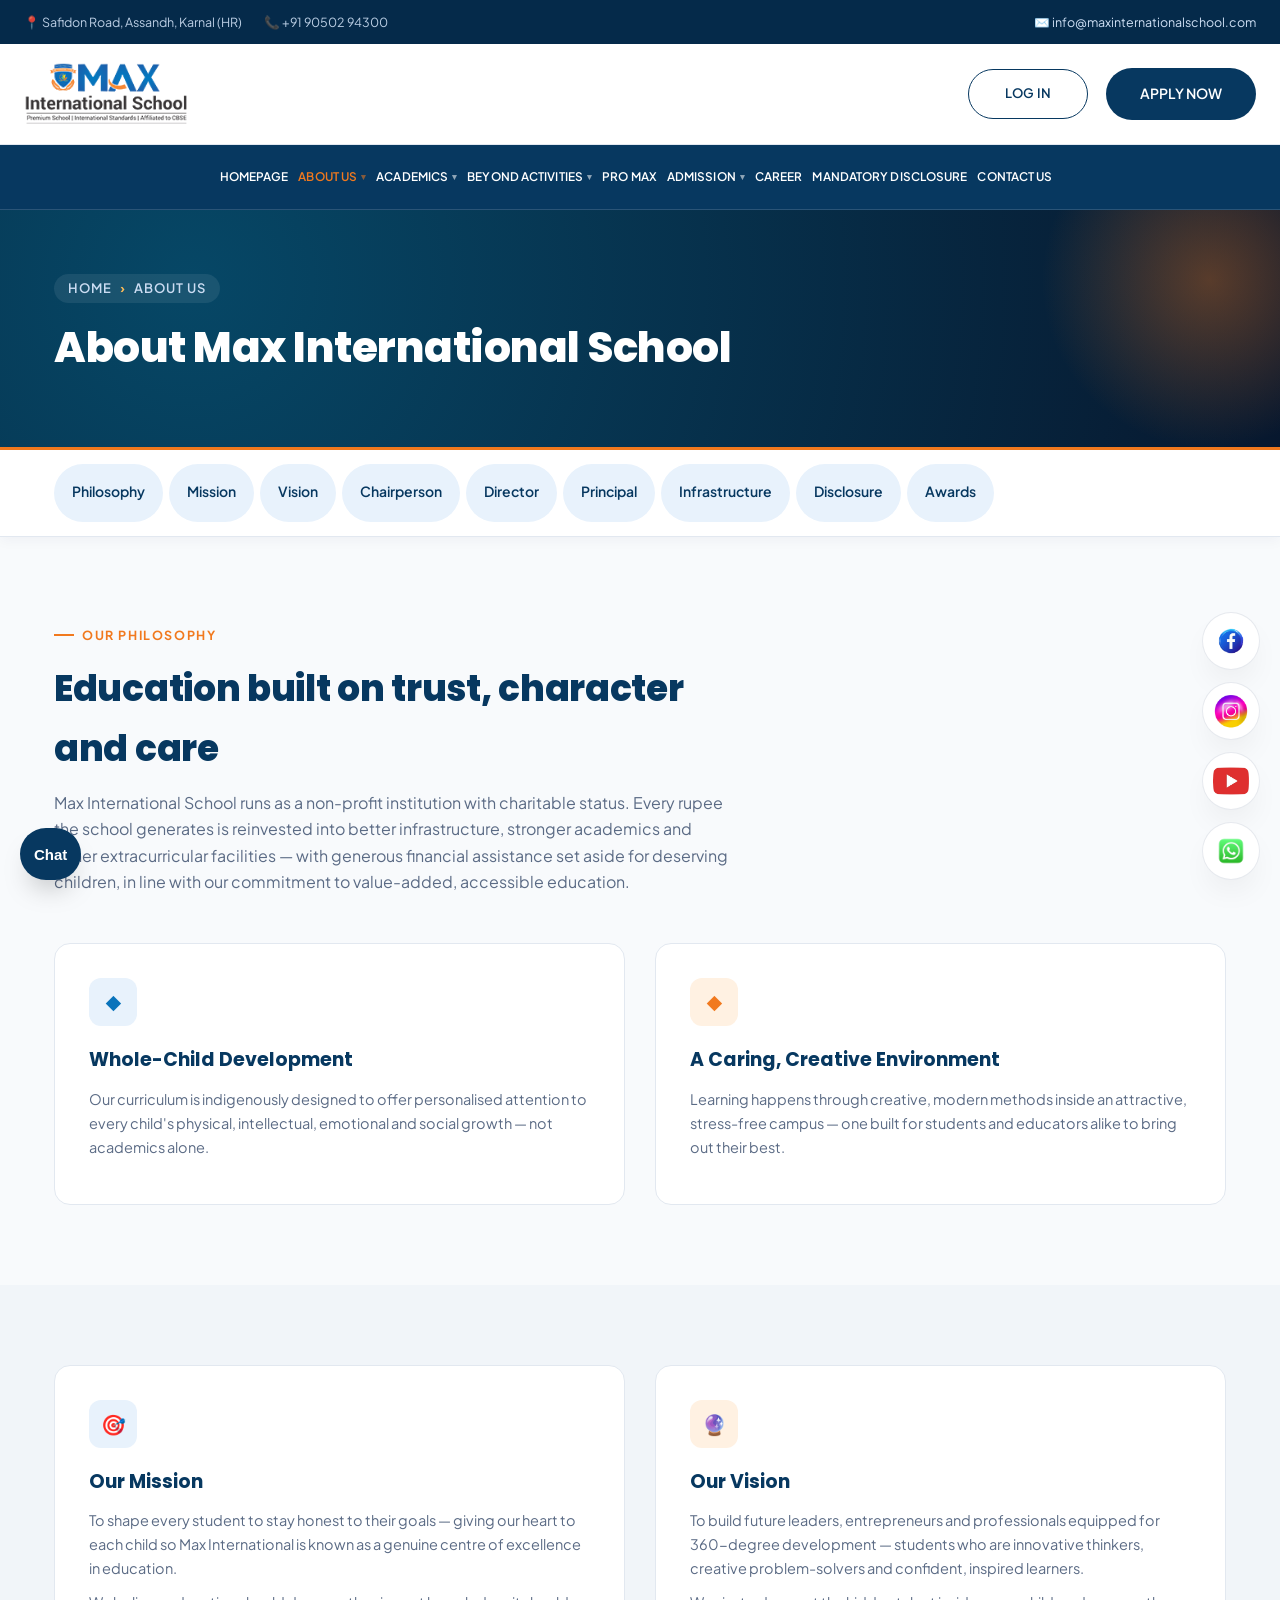
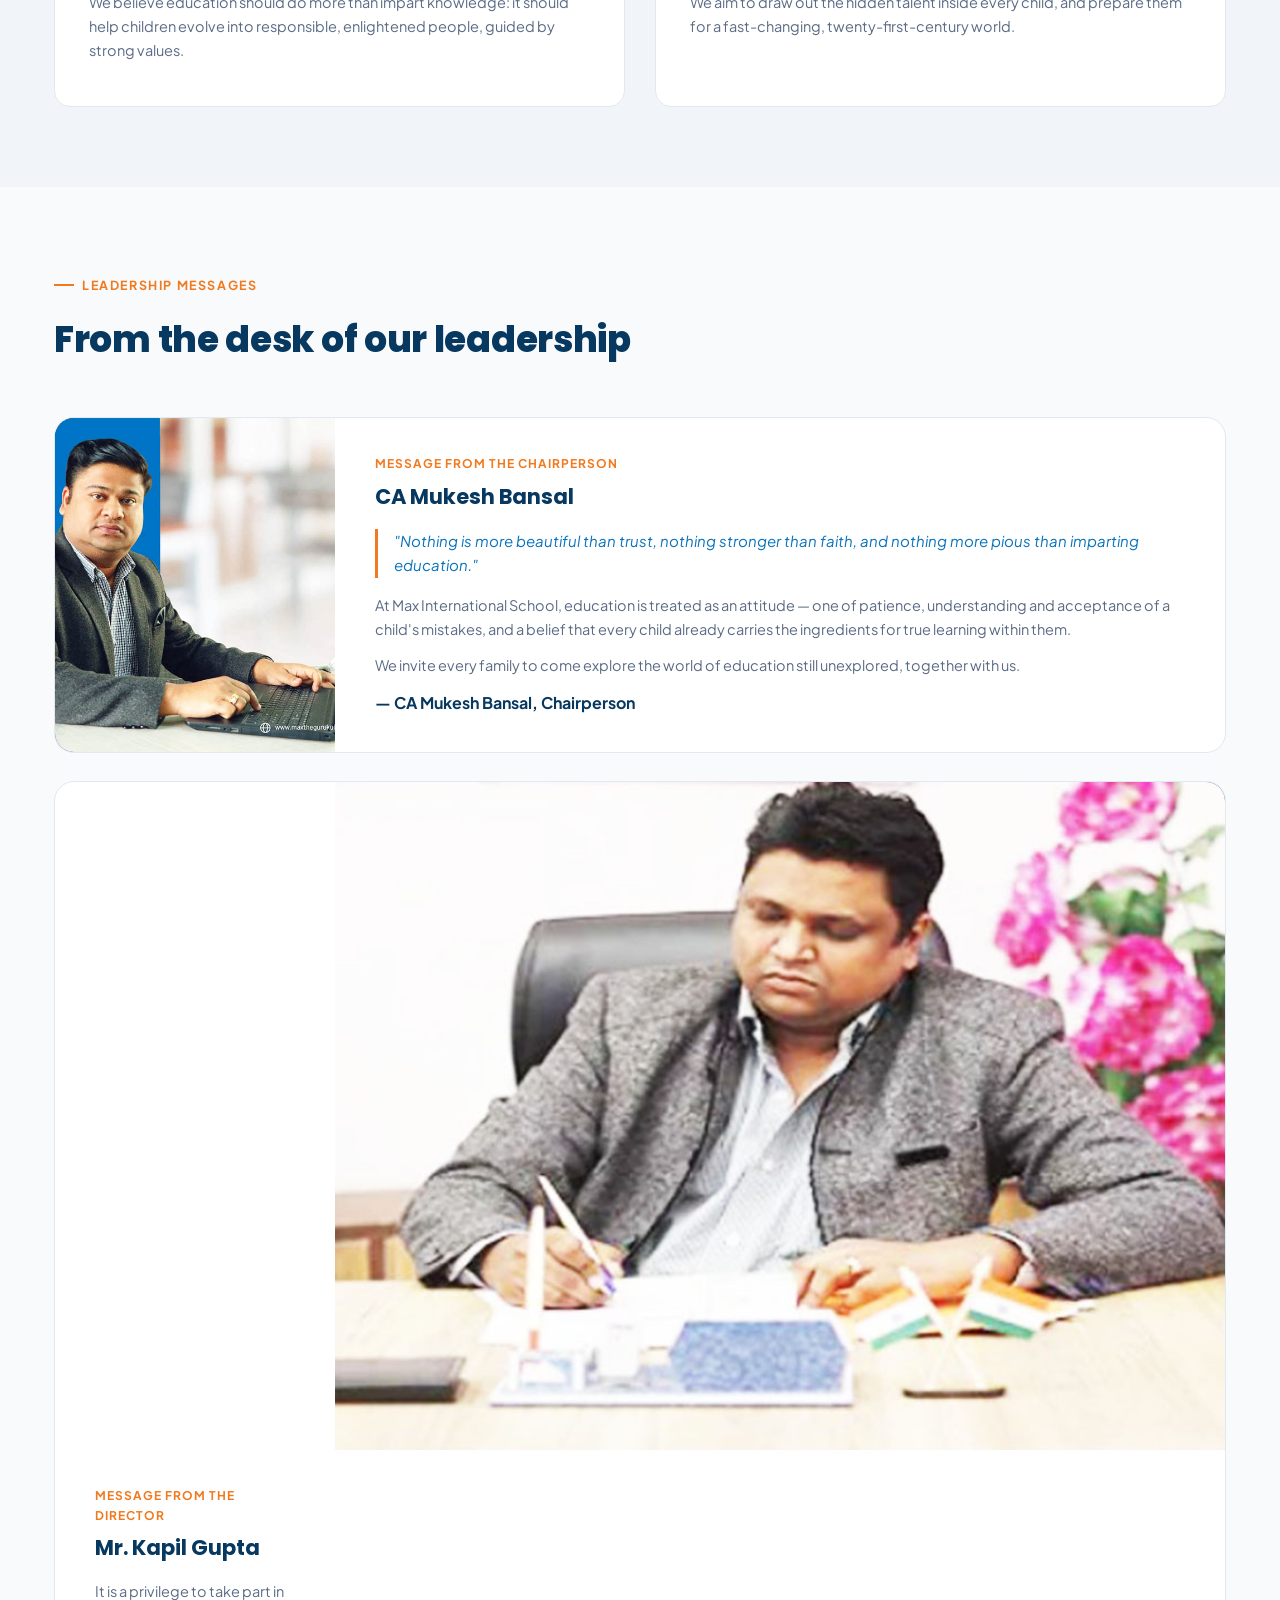
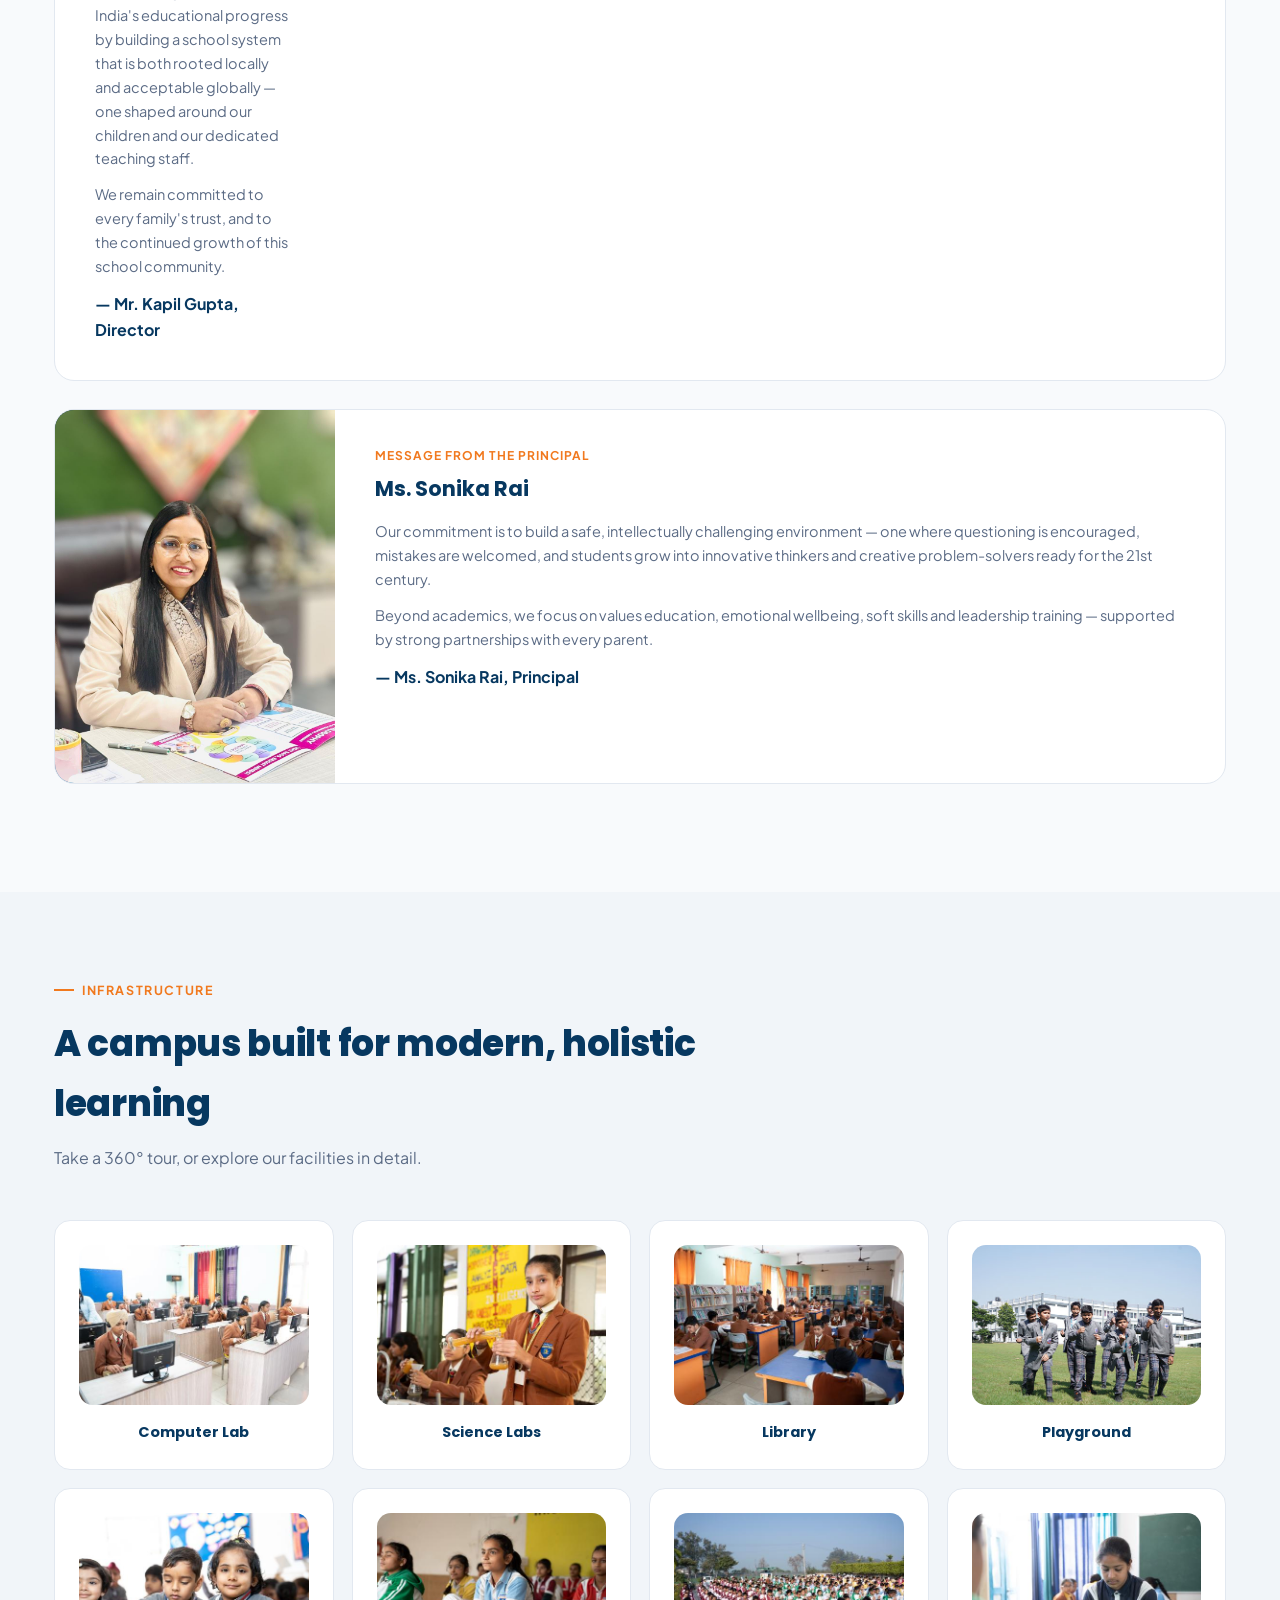
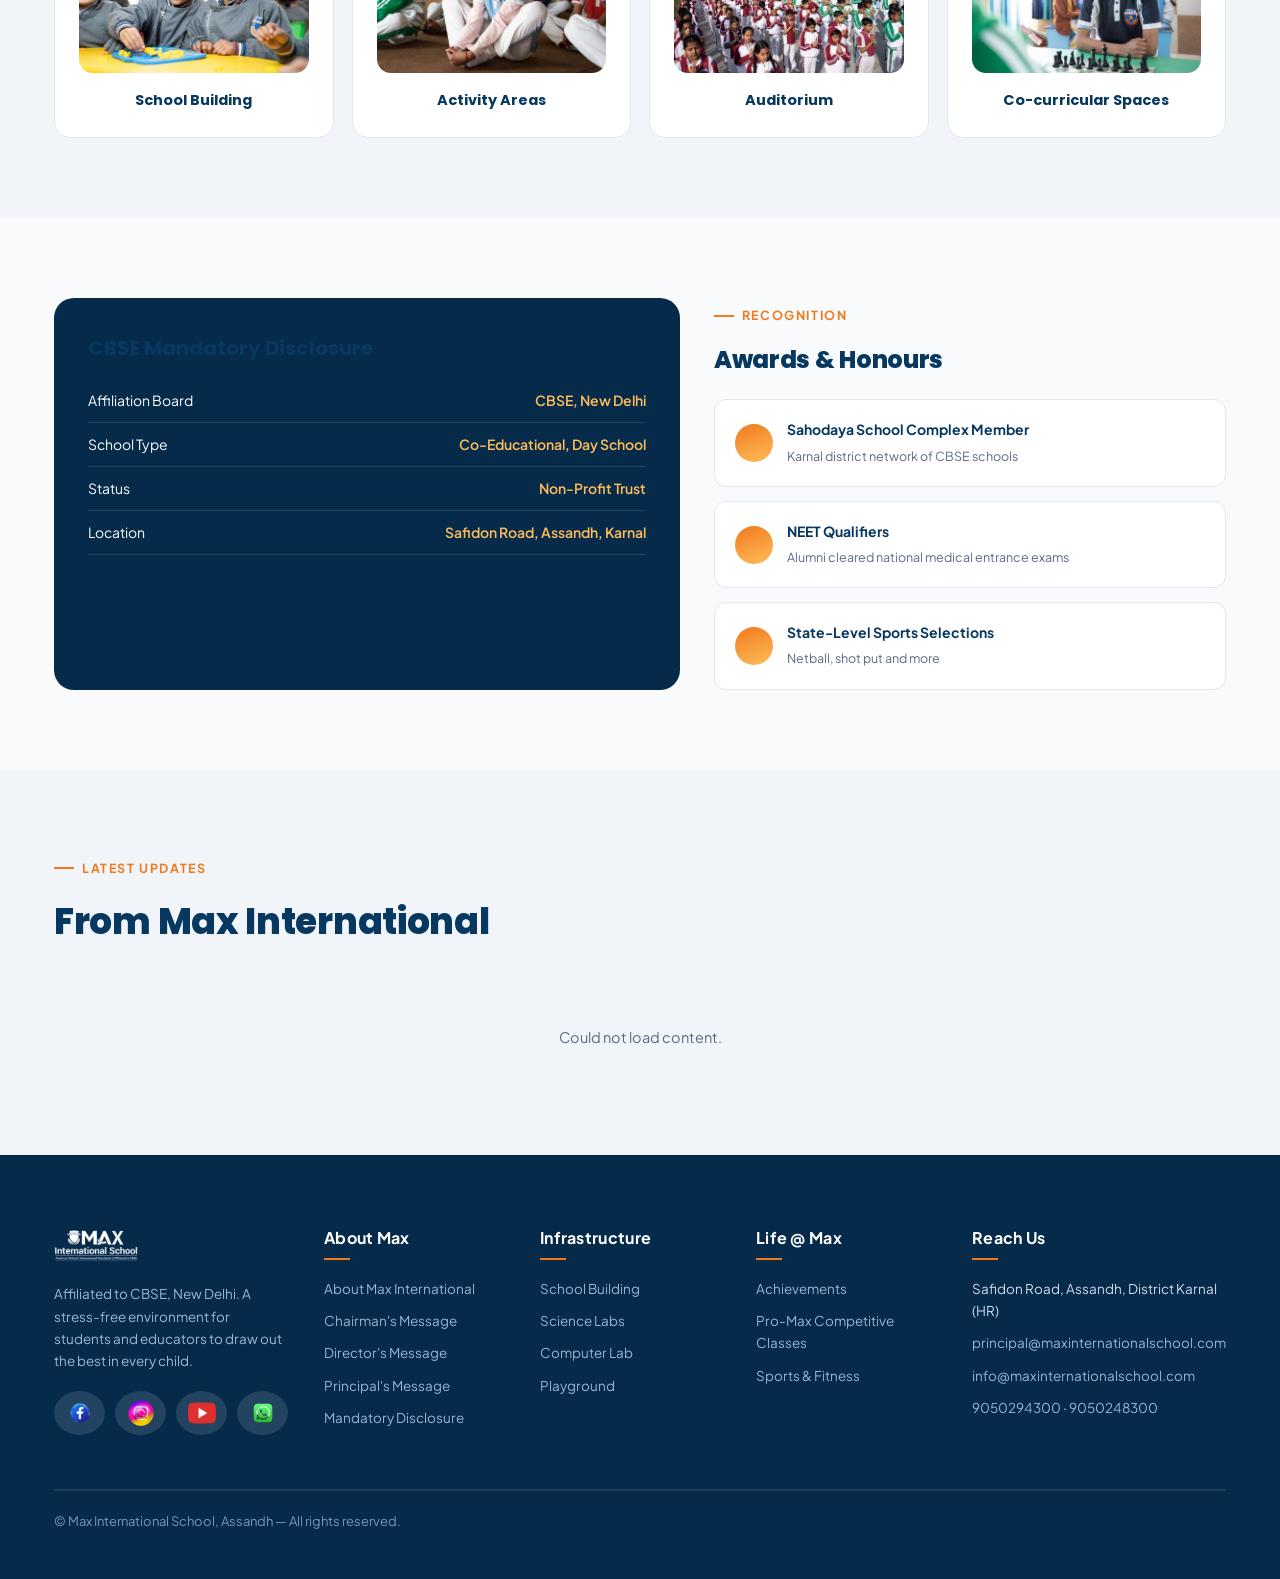
==== commit b3db6fdc: "Add files via upload" ====
--- a/about-us.html
+++ b/about-us.html
@@ -1,355 +1,354 @@
-<!DOCTYPE html>
-<html lang="en">
-<head>
-<meta charset="UTF-8">
-<meta name="viewport" content="width=device-width, initial-scale=1.0">
-<title>About Us — Max International School</title>
-<!-- meta:start -->
-<meta name="description" content="Learn about Max International School Assandh - our philosophy, mission and vision, messages from our leadership, campus infrastructure, and awards.">
-<link rel="canonical" href="https://www.maxinternationalschool.com/about-us.html">
-<link rel="icon" href="assets/img/logo.png" type="image/png">
-<link rel="apple-touch-icon" href="assets/img/logo.png">
-<meta name="theme-color" content="#0B2E59">
-<meta property="og:type" content="website">
-<meta property="og:site_name" content="Max International School">
-<meta property="og:title" content="About Us — Max International School">
-<meta property="og:description" content="Learn about Max International School Assandh - our philosophy, mission and vision, messages from our leadership, campus infrastructure, and awards.">
-<meta property="og:url" content="https://www.maxinternationalschool.com/about-us.html">
-<meta property="og:image" content="https://www.maxinternationalschool.com/assets/img/school-building-1.jpg">
-<meta property="og:image:alt" content="Max International School campus, Assandh">
-<meta property="og:locale" content="en_IN">
-<meta name="twitter:card" content="summary_large_image">
-<meta name="twitter:title" content="About Us — Max International School">
-<meta name="twitter:description" content="Learn about Max International School Assandh - our philosophy, mission and vision, messages from our leadership, campus infrastructure, and awards.">
-<meta name="twitter:image" content="https://www.maxinternationalschool.com/assets/img/school-building-1.jpg">
-<!-- meta:end -->
-<link rel="preconnect" href="https://fonts.googleapis.com">
-<link rel="preconnect" href="https://fonts.gstatic.com" crossorigin>
-<link href="https://fonts.googleapis.com/css2?family=Poppins:wght@500;600;700;800&family=Inter:wght@400;500;600;700&display=swap" rel="stylesheet">
-<link rel="stylesheet" href="assets/css/style.css">
-</head>
-<body data-cms-module="about">
-  <a class="skip-link" href="#main-content">Skip to main content</a>
-  <div class="topbar">
-    <div class="container">
-      <div class="topbar-left">
-        <span>📍 Safidon Road, Assandh, Karnal (HR)</span>
-        <span>📞 <a href="tel:+919050294300">9050294300</a> · <a href="tel:+919050248300">9050248300</a></span>
-        <span>📱 <a href="tel:+919050294300">+91 90502 94300</a></span>
-      </div>
-      <div class="topbar-social">
-        <a href="https://www.facebook.com/maxinternationalschoolassandh" aria-label="Facebook" target="_blank" rel="noopener noreferrer">
-          <img src="assets/img/social-facebook.png" alt="Facebook">
-        </a>
-        <a href="https://www.instagram.com/maxinternationalassandh?igsh=MWlybHdhb3M5c29iZg%3D%3D&utm_source=qr" aria-label="Instagram" target="_blank" rel="noopener noreferrer">
-          <img src="assets/img/social-instagram.png" alt="Instagram" loading="lazy" decoding="async">
-        </a>
-        <a href="https://www.youtube.com/@maxinternationalschool2041" aria-label="YouTube" target="_blank" rel="noopener noreferrer">
-          <img src="assets/img/social-youtube.png" alt="YouTube" loading="lazy" decoding="async">
-        </a>
-        <a href="https://wa.me/919050294300" aria-label="WhatsApp" target="_blank" rel="noopener noreferrer">
-          <img src="assets/img/social-whatsapp.png" alt="WhatsApp" loading="lazy" decoding="async">
-        </a>
-      </div>
-    </div>
-  </div>
-  <header class="main-nav">
-    <div class="container nav-inner">
-      <a href="index.html" class="logo-wrap">
-        <img src="assets/img/logo.png" alt="Max International School logo">
-      </a>
-      <nav class="menu">
-        <ul>
-          <li><a href="index.html">Homepage</a></li>
-          <li class="active">
-            <a href="about-us.html">About Us <span class="car">▾</span></a>
-            <div class="dropdown">
-              <div class="sub-head">About Max</div>
-              <a href="about-us.html#philosophy">Philosophy</a>
-              <a href="about-us.html#mission">Mission</a>
-              <a href="about-us.html#vision">Vision</a>
-              <a href="about-us.html#chairman">Message from Chairperson</a>
-              <a href="about-us.html#secretary">Message from Secretary</a>
-              <a href="about-us.html#principal">Message from Principal</a>
-              <div class="sub-head">Infrastructure</div>
-              <a href="about-us.html#infra">360° View</a>
-              <a href="about-us.html#infra">Virtual Tour</a>
-              <a href="about-us.html#infra">Facilities</a>
-              <a href="mandatory-disclosure.php">CBSE Mandatory Disclosure</a>
-              <a href="about-us.html#awards">Awards &amp; Honours</a>
-            </div>
-          </li>
-          <li>
-            <a href="academics.html">Academics <span class="car">▾</span></a>
-            <div class="dropdown">
-              <a href="academics.html#planner">Yearly Planner</a>
-              <a href="academics.html#curriculum">Curriculum</a>
-              <a href="academics.html#pedagogy">Pedagogy</a>
-            </div>
-          </li>
-          <li>
-            <a href="beyond-activities.html">Beyond Activities <span class="car">▾</span></a>
-            <div class="dropdown">
-              <a href="beyond-activities.html#calendar">Co-Curricular Calendar</a>
-              <a href="beyond-activities.html#sports">Sports</a>
-              <a href="beyond-activities.html#council">Student Council</a>
-              <a href="beyond-activities.html#exchange">Intl. Educational Exchange Programs</a>
-              <a href="beyond-activities.html#visits">Educational Visits</a>
-              <div class="sub-head">Gallery</div>
-              <a href="gallery.html#events">Photo Gallery</a>
-              <a href="gallery.html#newsletter">E-Newsletter</a>
-              <a href="gallery.html#notif">Events &amp; Notifications</a>
-            </div>
-          </li>
-          <li><a href="admission.html#promax">Pro Max</a></li>
-          <li>
-            <a href="admission.html">Admission <span class="car">▾</span></a>
-            <div class="dropdown">
-              <a href="admission.html#requisites">Requisites &amp; Procedure</a>
-              <a href="admission.html#fees">Fee Structure</a>
-              <a href="admission.html#apply">Apply Now</a>
-            </div>
-          </li>
-          <li><a href="career.html">Career</a></li>
-          <li><a href="mandatory-disclosure.php">Mandatory Disclosure</a></li>
-          <li><a href="contact-us.html">Contact Us</a></li>
-        </ul>
-      </nav>
-      <div class="nav-cta">
-        <a href="#" class="login-pill">Log In <span class="car">▾</span></a>
-        <a href="admission.html" class="btn btn-orange">Apply Now</a>
-        <div class="burger"><span></span><span></span><span></span></div>
-      </div>
-    </div>
-  </header>
-
-  <section id="main-content" tabindex="-1" class="page-hero">
-    <div class="container">
-      <span class="breadcrumb">Home <b>›</b> About Us</span>
-      <h1>About Max International School</h1>
-    </div>
-  </section>
-
-  <nav class="jumpnav">
-    <div class="container">
-      <a href="#philosophy">Philosophy</a>
-      <a href="#mission">Mission</a>
-      <a href="#vision">Vision</a>
-      <a href="#chairman">Chairperson</a>
-      <a href="#secretary">Secretary</a>
-      <a href="#principal">Principal</a>
-      <a href="#infra">Infrastructure</a>
-      <a href="#disclosure">Disclosure</a>
-      <a href="#awards">Awards</a>
-    </div>
-  </nav>
-
-  <section class="section" id="philosophy">
-    <div class="container">
-      <div class="section-head">
-        <span class="eyebrow">Our Philosophy</span>
-        <h2>Education built on trust, character and care</h2>
-        <p>Max International School runs as a non-profit institution with charitable status. Every rupee the school generates is reinvested into better infrastructure, stronger academics and richer extracurricular facilities — with generous financial assistance set aside for deserving children, in line with our commitment to value-added, accessible education.</p>
-      </div>
-      <div class="split">
-        <div class="info-card">
-          <div class="ic">&#9670;</div>
-          <h3>Whole-Child Development</h3>
-          <p>Our curriculum is indigenously designed to offer personalised attention to every child's physical, intellectual, emotional and social growth — not academics alone.</p>
-        </div>
-        <div class="info-card">
-          <div class="ic">&#9670;</div>
-          <h3>A Caring, Creative Environment</h3>
-          <p>Learning happens through creative, modern methods inside an attractive, stress-free campus — one built for students and educators alike to bring out their best.</p>
-        </div>
-      </div>
-    </div>
-  </section>
-
-  <section class="section section-alt" id="mission">
-    <div class="container">
-      <div class="split">
-        <div class="info-card">
-          <div class="ic">&#127919;</div>
-          <h3>Our Mission</h3>
-          <p>To shape every student to stay honest to their goals — giving our heart to each child so Max International is known as a genuine centre of excellence in education.</p>
-          <p>We believe education should do more than impart knowledge: it should help children evolve into responsible, enlightened people, guided by strong values.</p>
-        </div>
-        <div class="info-card" id="vision">
-          <div class="ic">&#128302;</div>
-          <h3>Our Vision</h3>
-          <p>To build future leaders, entrepreneurs and professionals equipped for 360-degree development — students who are innovative thinkers, creative problem-solvers and confident, inspired learners.</p>
-          <p>We aim to draw out the hidden talent inside every child, and prepare them for a fast-changing, twenty-first-century world.</p>
-        </div>
-      </div>
-    </div>
-  </section>
-
-  <section class="section" id="chairman">
-    <div class="container">
-      <div class="section-head">
-        <span class="eyebrow">Leadership Messages</span>
-        <h2>From the desk of our leadership</h2>
-      </div>
-      <div class="msg-card">
-        <div class="msg-photo"><img src="assets/img/Faculty%20images/Chairman.jpg" alt="CA Mukesh Bansal, Chairperson" loading="lazy" decoding="async"></div>
-        <div class="msg-body">
-          <div class="role">Message from the Chairperson</div>
-          <h3>CA Mukesh Bansal</h3>
-          <blockquote>"Nothing is more beautiful than trust, nothing stronger than faith, and nothing more pious than imparting education."</blockquote>
-          <p>At Max International School, education is treated as an attitude — one of patience, understanding and acceptance of a child's mistakes, and a belief that every child already carries the ingredients for true learning within them.</p>
-          <p>We invite every family to come explore the world of education still unexplored, together with us.</p>
-          <div class="sign">— CA Mukesh Bansal, Chairperson</div>
-        </div>
-      </div>
-
-      <div class="msg-card" id="secretary">
-        <div class="msg-photo"><img src="assets/img/Faculty%20images/secretary.jpg" alt="Mr. Kapil Gupta, Secretary" loading="lazy" decoding="async"></div>
-        <div class="msg-body">
-          <div class="role">Message from the Secretary</div>
-          <h3>Mr. Kapil Gupta</h3>
-          <p>It is a privilege to take part in India's educational progress by building a school system that is both rooted locally and acceptable globally — one shaped around our children and our dedicated teaching staff.</p>
-          <p>We remain committed to every family's trust, and to the continued growth of this school community.</p>
-          <div class="sign">— Mr. Kapil Gupta, Secretary</div>
-        </div>
-      </div>
-
-      <div class="msg-card" id="principal">
-        <div class="msg-photo"><img src="assets/img/Faculty%20images/principal.jpg" alt="Ms. Sonika Rai, Principal" loading="lazy" decoding="async"></div>
-        <div class="msg-body">
-          <div class="role">Message from the Principal</div>
-          <h3>Ms. Sonika Rai</h3>
-          <p>Our commitment is to build a safe, intellectually challenging environment — one where questioning is encouraged, mistakes are welcomed, and students grow into innovative thinkers and creative problem-solvers ready for the 21st century.</p>
-          <p>Beyond academics, we focus on values education, emotional wellbeing, soft skills and leadership training — supported by strong partnerships with every parent.</p>
-          <div class="sign">— Ms. Sonika Rai, Principal</div>
-        </div>
-      </div>
-    </div>
-  </section>
-
-  <section class="section section-alt" id="infra">
-    <div class="container">
-      <div class="section-head">
-        <span class="eyebrow">Infrastructure</span>
-        <h2>A campus built for modern, holistic learning</h2>
-        <p>Take a 360° tour, or explore our facilities in detail.</p>
-      </div>
-      <div class="infra-grid">
-        <div class="infra-card"><img src="assets/img/School Images/Computer lab.jpg" alt="Computer Lab" loading="lazy" decoding="async"><h4>Computer Lab</h4></div>
-        <div class="infra-card"><img src="assets/img/School Images/Science lab.jpg" alt="Science Lab" loading="lazy" decoding="async"><h4>Science Labs</h4></div>
-        <div class="infra-card"><img src="assets/img/School Images/Library.jpg" alt="Library" loading="lazy" decoding="async"><h4>Library</h4></div>
-        <div class="infra-card"><img src="assets/img/School Images/Student playing in Playground.jpg" alt="Playground" loading="lazy" decoding="async"><h4>Playground</h4></div>
-        <div class="infra-card"><img src="assets/img/School Images/Students.jpg" alt="School Building" loading="lazy" decoding="async"><h4>School Building</h4></div>
-        <div class="infra-card"><img src="assets/img/School Images/Yoga.jpg" alt="Activity Areas" loading="lazy" decoding="async"><h4>Activity Areas</h4></div>
-        <div class="infra-card"><img src="assets/img/School Images/Prayer.jpg" alt="Auditorium" loading="lazy" decoding="async"><h4>Auditorium</h4></div>
-        <div class="infra-card"><img src="assets/img/School Images/Chess.jpg" alt="Co-curricular Spaces" loading="lazy" decoding="async"><h4>Co-curricular Spaces</h4></div>
-      </div>
-    </div>
-  </section>
-
-  <section class="section" id="disclosure">
-    <div class="container two-col">
-      <div class="disclosure-box">
-        <h3>CBSE Mandatory Disclosure</h3>
-        <ul>
-          <li>Affiliation Board <span>CBSE, New Delhi</span></li>
-          <li>School Type <span>Co-Educational, Day School</span></li>
-          <li>Status <span>Non-Profit Trust</span></li>
-          <li>Location <span>Safidon Road, Assandh, Karnal</span></li>
-        </ul>
-      </div>
-      <div id="awards">
-        <div class="section-head" style="margin-bottom:20px;">
-          <span class="eyebrow">Recognition</span>
-          <h2 style="font-size:24px;">Awards &amp; Honours</h2>
-        </div>
-        <div class="awards-list">
-          <div class="award-row"><div class="medal"></div><div><b>Sahodaya School Complex Member</b><span>Karnal district network of CBSE schools</span></div></div>
-          <div class="award-row"><div class="medal"></div><div><b>NEET Qualifiers</b><span>Alumni cleared national medical entrance exams</span></div></div>
-          <div class="award-row"><div class="medal"></div><div><b>State-Level Sports Selections</b><span>Netball, shot put and more</span></div></div>
-        </div>
-      </div>
-    </div>
-  </section>
-  <section class="section section-alt"><div class="container"><div class="section-head"><span class="eyebrow">Latest Updates</span><h2>From Max International</h2></div><div class="feature-grid" data-cms-list></div></div></section>
-  <footer id="contact-footer">
-    <div class="container">
-      <div class="foot-grid">
-        <div>
-          <div class="foot-logo">
-            <img src="assets/img/logo.png" alt="Max International School">
-          </div>
-          <p style="font-size:13.5px; color:#9fb8d6; max-width:260px;">Affiliated to CBSE, New Delhi. A stress-free environment for students and educators to draw out the best in every child.</p>
-          <div class="foot-social">
-            <a href="https://www.facebook.com/maxinternationalschoolassandh" aria-label="Facebook" target="_blank" rel="noopener noreferrer">
-              <img src="assets/img/social-facebook.png" alt="Facebook" loading="lazy" decoding="async">
-            </a>
-            <a href="https://www.instagram.com/maxinternationalassandh?igsh=MWlybHdhb3M5c29iZg%3D%3D&utm_source=qr" aria-label="Instagram" target="_blank" rel="noopener noreferrer">
-              <img src="assets/img/social-instagram.png" alt="Instagram" loading="lazy" decoding="async">
-            </a>
-            <a href="https://www.youtube.com/@maxinternationalschool2041" aria-label="YouTube" target="_blank" rel="noopener noreferrer">
-              <img src="assets/img/social-youtube.png" alt="YouTube" loading="lazy" decoding="async">
-            </a>
-          </div>
-        </div>
-        <div>
-          <h5>About Max</h5>
-          <ul>
-            <li><a href="about-us.html">About Max International</a></li>
-            <li><a href="about-us.html#chairman">Chairman's Message</a></li>
-            <li><a href="about-us.html#secretary">Secretary's Message</a></li>
-            <li><a href="about-us.html#principal">Principal's Message</a></li>
-            <li><a href="mandatory-disclosure.php">Mandatory Disclosure</a></li>
-        </div>
-        <div>
-          <h5>Infrastructure</h5>
-          <ul>
-            <li><a href="about-us.html#infra">School Building</a></li>
-            <li><a href="about-us.html#infra">Science Labs</a></li>
-            <li><a href="about-us.html#infra">Computer Lab</a></li>
-            <li><a href="about-us.html#infra">Playground</a></li>
-          </ul>
-        </div>
-        <div>
-          <h5>Life @ Max</h5>
-          <ul>
-            <li><a href="beyond-activities.html">Achievements</a></li>
-            <li><a href="admission.html#promax">Pro-Max Competitive Classes</a></li>
-            <li><a href="beyond-activities.html">Defense Wing – NDA Prep</a></li>
-            <li><a href="beyond-activities.html#sports">Sports &amp; Fitness</a></li>
-          </ul>
-        </div>
-        <div>
-          <h5>Reach Us</h5>
-          <ul>
-            <li>Safidon Road, Assandh, District Karnal (HR)</li>
-            <li><a href="mailto:principal@maxinternationalschool.com">principal@maxinternationalschool.com</a></li>
-            <li><a href="mailto:info@maxinternationalschool.com">info@maxinternationalschool.com</a></li>
-            <li><a href="tel:+919050294300">9050294300</a> · <a href="tel:+919050248300">9050248300</a></li>
-          </ul>
-        </div>
-      </div>
-      <div class="foot-bottom">
-        <span>© Max International School, Assandh — All rights reserved.</span>
-      </div>
-    </div>
-  </footer>
-  <div class="fixed-social-bar" aria-label="Quick social links">
-    <a href="https://www.facebook.com/maxinternationalschoolassandh" aria-label="Facebook" target="_blank" rel="noopener noreferrer">
-      <img src="assets/img/social-facebook.png" alt="Facebook" loading="lazy" decoding="async">
-    </a>
-    <a href="https://www.instagram.com/maxinternationalassandh?igsh=MWlybHdhb3M5c29iZg%3D%3D&utm_source=qr" aria-label="Instagram" target="_blank" rel="noopener noreferrer">
-      <img src="assets/img/social-instagram.png" alt="Instagram" loading="lazy" decoding="async">
-    </a>
-    <a href="https://www.youtube.com/@maxinternationalschool2041" aria-label="YouTube" target="_blank" rel="noopener noreferrer">
-      <img src="assets/img/social-youtube.png" alt="YouTube" loading="lazy" decoding="async">
-    </a>
-    <a href="https://wa.me/919050294300" aria-label="WhatsApp" target="_blank" rel="noopener noreferrer">
-      <img src="assets/img/social-whatsapp.png" alt="WhatsApp" loading="lazy" decoding="async">
-    </a>
-  </div>
-<script src="assets/js/menu.js"></script>
-<script src="assets/js/cms-content.js"></script>
-<script src="assets/js/chatbot.js"></script>
-</body>
-</html>
+<!DOCTYPE html>
+<html lang="en">
+<head>
+<meta charset="UTF-8">
+<meta name="viewport" content="width=device-width, initial-scale=1.0">
+<title>About Us — Max International School</title>
+<!-- meta:start -->
+<meta name="description" content="Learn about Max International School Assandh - our philosophy, mission and vision, messages from our leadership, campus infrastructure, and awards.">
+<link rel="canonical" href="https://www.maxinternationalschool.com/about-us.html">
+<link rel="icon" href="assets/img/logo.png" type="image/png">
+<link rel="apple-touch-icon" href="assets/img/logo.png">
+<meta name="theme-color" content="#0B2E59">
+<meta property="og:type" content="website">
+<meta property="og:site_name" content="Max International School">
+<meta property="og:title" content="About Us — Max International School">
+<meta property="og:description" content="Learn about Max International School Assandh - our philosophy, mission and vision, messages from our leadership, campus infrastructure, and awards.">
+<meta property="og:url" content="https://www.maxinternationalschool.com/about-us.html">
+<meta property="og:image" content="https://www.maxinternationalschool.com/assets/img/school-building-1.jpg">
+<meta property="og:image:alt" content="Max International School campus, Assandh">
+<meta property="og:locale" content="en_IN">
+<meta name="twitter:card" content="summary_large_image">
+<meta name="twitter:title" content="About Us — Max International School">
+<meta name="twitter:description" content="Learn about Max International School Assandh - our philosophy, mission and vision, messages from our leadership, campus infrastructure, and awards.">
+<meta name="twitter:image" content="https://www.maxinternationalschool.com/assets/img/school-building-1.jpg">
+<!-- meta:end -->
+<link rel="preconnect" href="https://fonts.googleapis.com">
+<link rel="preconnect" href="https://fonts.gstatic.com" crossorigin>
+<link href="https://fonts.googleapis.com/css2?family=Poppins:wght@500;600;700;800&family=Inter:wght@400;500;600;700&display=swap" rel="stylesheet">
+<link rel="stylesheet" href="assets/css/style.css">
+<!-- Applies photo swaps made in the CMS. Loaded here, not deferred, so a
+     replaced photo is in place before the browser requests the original. -->
+<script src="assets/js/site-images.js"></script>
+</head>
+<body data-cms-module="about">
+  <a class="skip-link" href="#main-content">Skip to main content</a>
+  <div class="topbar">
+    <div class="container">
+      <div class="topbar-left">
+        <span>📍 Safidon Road, Assandh, Karnal (HR)</span>
+        <span>📞 <a href="tel:+919050294300">+91 90502 94300</a></span>
+      </div>
+      <div class="topbar-right">
+        <span>✉️ <a href="mailto:info@maxinternationalschool.com">info@maxinternationalschool.com</a></span>
+      </div>
+    </div>
+  </div>
+  <header class="main-nav">
+    <div class="container nav-inner">
+      <a href="index.html" class="logo-wrap">
+        <img src="assets/img/logo.png" alt="Max International School logo">
+      </a>
+      <nav class="menu">
+        <ul>
+          <li><a href="index.html">Homepage</a></li>
+          <li class="active">
+            <a href="about-us.html">About Us <span class="car">▾</span></a>
+            <div class="dropdown">
+              <div class="sub-head">About Max</div>
+              <a href="about-us.html#philosophy">Philosophy</a>
+              <a href="about-us.html#mission">Mission</a>
+              <a href="about-us.html#vision">Vision</a>
+              <a href="about-us.html#chairman">Message from Chairperson</a>
+              <a href="about-us.html#director">Message from Director</a>
+              <a href="about-us.html#principal">Message from Principal</a>
+              <div class="sub-head">Infrastructure</div>
+              <a href="about-us.html#infra">360° View</a>
+              <a href="about-us.html#infra">Virtual Tour</a>
+              <a href="about-us.html#infra">Facilities</a>
+              <a href="mandatory-disclosure.php">CBSE Mandatory Disclosure</a>
+              <a href="about-us.html#awards">Awards &amp; Honours</a>
+            </div>
+          </li>
+          <li>
+            <a href="academics.html">Academics <span class="car">▾</span></a>
+            <div class="dropdown">
+              <a href="academics.html#wings">Three Wings (Junior, Primary, Senior)</a>
+              <a href="promax.html">PRO Max Classes</a>
+              <a href="academics.html#how-we-teach">How We Teach</a>
+              <a href="academics.html#curriculum">Curriculum</a>
+              <a href="academics.html#beyond">Beyond Textbook</a>
+              <a href="academics.html#planner">Yearly Planner</a>
+            </div>
+          </li>
+          <li>
+            <a href="beyond-activities.html">Beyond Activities <span class="car">▾</span></a>
+            <div class="dropdown">
+              <a href="beyond-activities.html#calendar">Co-Curricular Calendar</a>
+              <a href="beyond-activities.html#sports">Sports</a>
+              <a href="beyond-activities.html#council">Student Council</a>
+              <a href="beyond-activities.html#exchange">Intl. Educational Exchange Programs</a>
+              <a href="beyond-activities.html#visits">Educational Visits</a>
+              <div class="sub-head">Gallery</div>
+              <a href="gallery.html#events">Photo Gallery</a>
+              <a href="gallery.html#newsletter">E-Newsletter</a>
+              <a href="gallery.html#notif">Events &amp; Notifications</a>
+            </div>
+          </li>
+          <li><a href="promax.html">Pro Max</a></li>
+          <li>
+            <a href="admission.html">Admission <span class="car">▾</span></a>
+            <div class="dropdown">
+              <a href="admission.html#process">Admission Process</a>
+              <a href="admission.html#apply">Apply Now</a>
+              <a href="admission.html#fees">Fee Structure</a>
+              <a href="admission.html#refund-policy">Refund Policy</a>
+            </div>
+          </li>
+          <li><a href="career.html">Career</a></li>
+          <li><a href="mandatory-disclosure.php">Mandatory Disclosure</a></li>
+          <li><a href="contact-us.html">Contact Us</a></li>
+        </ul>
+      </nav>
+      <div class="nav-cta">
+        <a href="admin.html" class="login-pill">Log In</a>
+        <a href="admission.html#apply" class="btn btn-orange">Apply Now</a>
+        <div class="burger"><span></span><span></span><span></span></div>
+      </div>
+    </div>
+  </header>
+
+  <section id="main-content" tabindex="-1" class="page-hero">
+    <div class="container">
+      <span class="breadcrumb">Home <b>›</b> About Us</span>
+      <h1>About Max International School</h1>
+    </div>
+  </section>
+
+  <nav class="jumpnav">
+    <div class="container">
+      <a href="#philosophy">Philosophy</a>
+      <a href="#mission">Mission</a>
+      <a href="#vision">Vision</a>
+      <a href="#chairman">Chairperson</a>
+      <a href="#director">Director</a>
+      <a href="#principal">Principal</a>
+      <a href="#infra">Infrastructure</a>
+      <a href="#disclosure">Disclosure</a>
+      <a href="#awards">Awards</a>
+    </div>
+  </nav>
+
+  <section class="section" id="philosophy">
+    <div class="container">
+      <div class="section-head">
+        <span class="eyebrow">Our Philosophy</span>
+        <h2>Education built on trust, character and care</h2>
+        <p>Max International School runs as a non-profit institution with charitable status. Every rupee the school generates is reinvested into better infrastructure, stronger academics and richer extracurricular facilities — with generous financial assistance set aside for deserving children, in line with our commitment to value-added, accessible education.</p>
+      </div>
+      <div class="split">
+        <div class="info-card">
+          <div class="ic">&#9670;</div>
+          <h3>Whole-Child Development</h3>
+          <p>Our curriculum is indigenously designed to offer personalised attention to every child's physical, intellectual, emotional and social growth — not academics alone.</p>
+        </div>
+        <div class="info-card">
+          <div class="ic">&#9670;</div>
+          <h3>A Caring, Creative Environment</h3>
+          <p>Learning happens through creative, modern methods inside an attractive, stress-free campus — one built for students and educators alike to bring out their best.</p>
+        </div>
+      </div>
+    </div>
+  </section>
+
+  <section class="section section-alt" id="mission">
+    <div class="container">
+      <div class="split">
+        <div class="info-card">
+          <div class="ic">&#127919;</div>
+          <h3>Our Mission</h3>
+          <p>To shape every student to stay honest to their goals — giving our heart to each child so Max International is known as a genuine centre of excellence in education.</p>
+          <p>We believe education should do more than impart knowledge: it should help children evolve into responsible, enlightened people, guided by strong values.</p>
+        </div>
+        <div class="info-card" id="vision">
+          <div class="ic">&#128302;</div>
+          <h3>Our Vision</h3>
+          <p>To build future leaders, entrepreneurs and professionals equipped for 360-degree development — students who are innovative thinkers, creative problem-solvers and confident, inspired learners.</p>
+          <p>We aim to draw out the hidden talent inside every child, and prepare them for a fast-changing, twenty-first-century world.</p>
+        </div>
+      </div>
+    </div>
+  </section>
+
+  <section class="section" id="chairman">
+    <div class="container">
+      <div class="section-head">
+        <span class="eyebrow">Leadership Messages</span>
+        <h2>From the desk of our leadership</h2>
+      </div>
+      <div class="msg-card">
+        <div class="msg-photo"><img src="assets/img/Faculty%20images/Chairman.jpg" alt="CA Mukesh Bansal, Chairperson" loading="lazy" decoding="async"></div>
+        <div class="msg-body">
+          <div class="role">Message from the Chairperson</div>
+          <h3>CA Mukesh Bansal</h3>
+          <blockquote>"Nothing is more beautiful than trust, nothing stronger than faith, and nothing more pious than imparting education."</blockquote>
+          <p>At Max International School, education is treated as an attitude — one of patience, understanding and acceptance of a child's mistakes, and a belief that every child already carries the ingredients for true learning within them.</p>
+          <p>We invite every family to come explore the world of education still unexplored, together with us.</p>
+          <div class="sign">— CA Mukesh Bansal, Chairperson</div>
+        </div>
+      </div>
+
+      <div class="msg-card" id="director">
+        <a id="secretary" style="position:relative; top:-80px;"></a>
+        <div class="msg-photo"><img src="assets/img/Faculty%20images/secretary.jpg" alt="Mr. Kapil Gupta, Director" loading="lazy" decoding="async"></div>
+        <div class="msg-body">
+          <div class="role">Message from the Director</div>
+          <h3>Mr. Kapil Gupta</h3>
+          <p>It is a privilege to take part in India's educational progress by building a school system that is both rooted locally and acceptable globally — one shaped around our children and our dedicated teaching staff.</p>
+          <p>We remain committed to every family's trust, and to the continued growth of this school community.</p>
+          <div class="sign">— Mr. Kapil Gupta, Director</div>
+        </div>
+      </div>
+
+      <div class="msg-card" id="principal">
+        <div class="msg-photo"><img src="assets/img/Faculty%20images/principal.jpg" alt="Ms. Sonika Rai, Principal" loading="lazy" decoding="async"></div>
+        <div class="msg-body">
+          <div class="role">Message from the Principal</div>
+          <h3>Ms. Sonika Rai</h3>
+          <p>Our commitment is to build a safe, intellectually challenging environment — one where questioning is encouraged, mistakes are welcomed, and students grow into innovative thinkers and creative problem-solvers ready for the 21st century.</p>
+          <p>Beyond academics, we focus on values education, emotional wellbeing, soft skills and leadership training — supported by strong partnerships with every parent.</p>
+          <div class="sign">— Ms. Sonika Rai, Principal</div>
+        </div>
+      </div>
+    </div>
+  </section>
+
+  <section class="section section-alt" id="infra">
+    <div class="container">
+      <div class="section-head">
+        <span class="eyebrow">Infrastructure</span>
+        <h2>A campus built for modern, holistic learning</h2>
+        <p>Take a 360° tour, or explore our facilities in detail.</p>
+      </div>
+      <div class="infra-grid">
+        <div class="infra-card"><img src="assets/img/School Images/Computer lab.jpg" alt="Computer Lab" loading="lazy" decoding="async"><h4>Computer Lab</h4></div>
+        <div class="infra-card"><img src="assets/img/School Images/Science lab.jpg" alt="Science Lab" loading="lazy" decoding="async"><h4>Science Labs</h4></div>
+        <div class="infra-card"><img src="assets/img/School Images/Library.jpg" alt="Library" loading="lazy" decoding="async"><h4>Library</h4></div>
+        <div class="infra-card"><img src="assets/img/School Images/Student playing in Playground.jpg" alt="Playground" loading="lazy" decoding="async"><h4>Playground</h4></div>
+        <div class="infra-card"><img src="assets/img/School Images/Students.jpg" alt="School Building" loading="lazy" decoding="async"><h4>School Building</h4></div>
+        <div class="infra-card"><img src="assets/img/School Images/Yoga.jpg" alt="Activity Areas" loading="lazy" decoding="async"><h4>Activity Areas</h4></div>
+        <div class="infra-card"><img src="assets/img/School Images/Prayer.jpg" alt="Auditorium" loading="lazy" decoding="async"><h4>Auditorium</h4></div>
+        <div class="infra-card"><img src="assets/img/School Images/Chess.jpg" alt="Co-curricular Spaces" loading="lazy" decoding="async"><h4>Co-curricular Spaces</h4></div>
+      </div>
+    </div>
+  </section>
+
+  <section class="section" id="disclosure">
+    <div class="container two-col">
+      <div class="disclosure-box">
+        <h3>CBSE Mandatory Disclosure</h3>
+        <ul>
+          <li>Affiliation Board <span>CBSE, New Delhi</span></li>
+          <li>School Type <span>Co-Educational, Day School</span></li>
+          <li>Status <span>Non-Profit Trust</span></li>
+          <li>Location <span>Safidon Road, Assandh, Karnal</span></li>
+        </ul>
+      </div>
+      <div id="awards">
+        <div class="section-head" style="margin-bottom:20px;">
+          <span class="eyebrow">Recognition</span>
+          <h2 style="font-size:24px;">Awards &amp; Honours</h2>
+        </div>
+        <div class="awards-list">
+          <div class="award-row"><div class="medal"></div><div><b>Sahodaya School Complex Member</b><span>Karnal district network of CBSE schools</span></div></div>
+          <div class="award-row"><div class="medal"></div><div><b>NEET Qualifiers</b><span>Alumni cleared national medical entrance exams</span></div></div>
+          <div class="award-row"><div class="medal"></div><div><b>State-Level Sports Selections</b><span>Netball, shot put and more</span></div></div>
+        </div>
+      </div>
+    </div>
+  </section>
+  <section class="section section-alt"><div class="container"><div class="section-head"><span class="eyebrow">Latest Updates</span><h2>From Max International</h2></div><div class="feature-grid" data-cms-list></div></div></section>
+  <footer id="contact-footer">
+    <div class="container">
+      <div class="foot-grid">
+        <div>
+          <div class="foot-logo">
+            <img src="assets/img/logo.png" alt="Max International School">
+          </div>
+          <p style="font-size:13.5px; color:#9fb8d6; max-width:260px;">Affiliated to CBSE, New Delhi. A stress-free environment for students and educators to draw out the best in every child.</p>
+          <div class="foot-social">
+            <a href="https://www.facebook.com/maxinternationalschoolassandh" aria-label="Facebook" target="_blank" rel="noopener noreferrer">
+              <img src="assets/img/social-facebook.png" alt="Facebook" loading="lazy" decoding="async">
+            </a>
+            <a href="https://www.instagram.com/maxinternationalassandh?igsh=MWlybHdhb3M5c29iZg%3D%3D&utm_source=qr" aria-label="Instagram" target="_blank" rel="noopener noreferrer">
+              <img src="assets/img/social-instagram.png" alt="Instagram" loading="lazy" decoding="async">
+            </a>
+            <a href="https://www.youtube.com/@maxinternationalschool2041" aria-label="YouTube" target="_blank" rel="noopener noreferrer">
+              <img src="assets/img/social-youtube.png" alt="YouTube" loading="lazy" decoding="async">
+            </a>
+            <a href="https://wa.me/919050294300" aria-label="WhatsApp" target="_blank" rel="noopener noreferrer">
+              <img src="assets/img/social-whatsapp.png" alt="WhatsApp" loading="lazy" decoding="async">
+            </a>
+          </div>
+        </div>
+        <div>
+          <h5>About Max</h5>
+          <ul>
+            <li><a href="about-us.html">About Max International</a></li>
+            <li><a href="about-us.html#chairman">Chairman's Message</a></li>
+            <li><a href="about-us.html#director">Director's Message</a></li>
+            <li><a href="about-us.html#principal">Principal's Message</a></li>
+            <li><a href="mandatory-disclosure.php">Mandatory Disclosure</a></li>
+          </ul>
+        </div>
+        <div>
+          <h5>Infrastructure</h5>
+          <ul>
+            <li><a href="about-us.html#infra">School Building</a></li>
+            <li><a href="about-us.html#infra">Science Labs</a></li>
+            <li><a href="about-us.html#infra">Computer Lab</a></li>
+            <li><a href="about-us.html#infra">Playground</a></li>
+          </ul>
+        </div>
+        <div>
+          <h5>Life @ Max</h5>
+          <ul>
+            <li><a href="beyond-activities.html">Achievements</a></li>
+            <li><a href="promax.html">Pro-Max Competitive Classes</a></li>
+            <li><a href="beyond-activities.html#sports">Sports &amp; Fitness</a></li>
+          </ul>
+        </div>
+        <div>
+          <h5>Reach Us</h5>
+          <ul>
+            <li>Safidon Road, Assandh, District Karnal (HR)</li>
+            <li><a href="mailto:principal@maxinternationalschool.com">principal@maxinternationalschool.com</a></li>
+            <li><a href="mailto:info@maxinternationalschool.com">info@maxinternationalschool.com</a></li>
+            <li><a href="tel:+919050294300">9050294300</a> · <a href="tel:+919050248300">9050248300</a></li>
+          </ul>
+        </div>
+      </div>
+      <div class="foot-bottom">
+        <span>© Max International School, Assandh — All rights reserved.</span>
+      </div>
+    </div>
+  </footer>
+  <div class="fixed-social-bar" aria-label="Quick social links">
+    <a href="https://www.facebook.com/maxinternationalschoolassandh" aria-label="Facebook" target="_blank" rel="noopener noreferrer">
+      <img src="assets/img/social-facebook.png" alt="Facebook" loading="lazy" decoding="async">
+    </a>
+    <a href="https://www.instagram.com/maxinternationalassandh?igsh=MWlybHdhb3M5c29iZg%3D%3D&utm_source=qr" aria-label="Instagram" target="_blank" rel="noopener noreferrer">
+      <img src="assets/img/social-instagram.png" alt="Instagram" loading="lazy" decoding="async">
+    </a>
+    <a href="https://www.youtube.com/@maxinternationalschool2041" aria-label="YouTube" target="_blank" rel="noopener noreferrer">
+      <img src="assets/img/social-youtube.png" alt="YouTube" loading="lazy" decoding="async">
+    </a>
+    <a href="https://wa.me/919050294300" aria-label="WhatsApp" target="_blank" rel="noopener noreferrer">
+      <img src="assets/img/social-whatsapp.png" alt="WhatsApp" loading="lazy" decoding="async">
+    </a>
+  </div>
+<script src="assets/js/menu.js"></script>
+<script src="assets/js/cms-content.js"></script>
+<script src="assets/js/chatbot.js"></script>
+</body>
+</html>
--- a/assets/css/style.css
+++ b/assets/css/style.css
@@ -1,47 +1,79 @@
+@import url('https://fonts.googleapis.com/css2?family=Plus+Jakarta+Sans:wght@300;400;500;600;700;800&family=Poppins:wght@500;600;700;800&display=swap');
+
 :root{
-  --navy:#0B2E59;
-  --navy-deep:#071D3B;
-  --blue:#1C6FB0;
+  --navy:#073860;
+  --navy-deep:#052a4a;
+  --navy-surface:#0a4f82;
+  --blue:#0973bb;
+  --teal:#f1791e;
+  --teal-hover:#d96611;
+  --teal-light:rgba(241, 121, 30, 0.12);
   --sky:#E8F2FC;
   --orange:#F1791E;
-  --orange-light:#FFB74D;
-  --cream:#FBF9F5;
+  --orange-light:#FFBD59;
+  --gold:#FFBD59;
+  --cream:#F8FAFC;
   --ink:#152238;
   --muted:#5B6B85;
-  --line:#E4E9F1;
-  --radius:14px;
-  --shadow: 0 12px 30px -12px rgba(11,46,89,0.25);
+  --line:#E2E8F0;
+  --radius:16px;
+  --radius-lg:22px;
+  --radius-xl:30px;
+  --shadow: 0 10px 30px rgba(11, 35, 71, 0.08);
+  --shadow-lg: 0 20px 45px rgba(11, 35, 71, 0.12);
 }
 *{box-sizing:border-box; margin:0; padding:0;}
 html{scroll-behavior:smooth;}
+/* Keyboard focus ring. :focus-visible so mouse clicks stay clean while tab
+   navigation through the nav, dropdowns, burger and forms is always visible. */
+:focus-visible{outline:2.5px solid var(--teal); outline-offset:2px; border-radius:4px;}
+.dropdown a:focus-visible, nav.menu > ul > li > a:focus-visible{outline-offset:-2px;}
+/* Skip link: first tab stop, lets keyboard users bypass the 9-item nav. */
+.skip-link{
+  position:absolute; left:16px; top:-56px; z-index:300;
+  background:var(--teal); color:#fff; padding:10px 18px;
+  border-radius:0 0 8px 8px; font-weight:700; font-size:13.5px;
+  transition:top .18s ease;
+}
+.skip-link:focus{top:0;}
+@media(prefers-reduced-motion:reduce){
+  html{scroll-behavior:auto;}
+  .skip-link{transition:none;}
+}
 body{
-  font-family:'Inter', sans-serif;
+  font-family:'Plus Jakarta Sans', -apple-system, BlinkMacSystemFont, 'Segoe UI', Roboto, sans-serif;
   color:var(--ink);
   background:var(--cream);
-  line-height:1.6;
+  line-height:1.65;
   overflow-x:hidden;
-}
-h1,h2,h3,h4,.brand-word{font-family:'Poppins', sans-serif;}
-a{text-decoration:none; color:inherit;}
+  -webkit-font-smoothing: antialiased;
+}
+h1,h2,h3,h4,.brand-word{font-family:'Poppins', sans-serif; color:var(--navy); font-weight:700;}
+a{text-decoration:none; color:inherit; transition: all 0.25s ease;}
 img{max-width:100%; display:block;}
 ul{list-style:none;}
-.container{max-width:1180px; margin:0 auto; padding:0 28px;}
+.container{max-width:1220px; margin:0 auto; padding:0 24px;}
 .eyebrow{
   display:inline-flex; align-items:center; gap:8px;
   font-size:12.5px; letter-spacing:1.6px; font-weight:700;
-  color:var(--orange); text-transform:uppercase;
-}
-.eyebrow::before{content:""; width:20px; height:2px; background:var(--orange); display:inline-block;}
+  color:var(--teal); text-transform:uppercase;
+}
+.eyebrow::before{content:""; width:20px; height:2px; background:var(--teal); display:inline-block;}
+/* Marked up on the print proof as "font size / bold" — this eyebrow is
+   deliberately larger and heavier than the sitewide .eyebrow. */
+.why-max-eyebrow{font-size:14px; letter-spacing:2px; gap:12px; font-weight:800; color:var(--teal);}
+.why-max-eyebrow::before{width:28px; height:3px; background:var(--teal);}
 .btn{
   display:inline-flex; align-items:center; gap:8px;
   padding:13px 26px; border-radius:999px; font-weight:600; font-size:14.5px;
-  transition:transform .18s ease, box-shadow .18s ease; cursor:pointer; border:none;
+  transition:transform .2s ease, box-shadow .2s ease, background-color .2s ease; cursor:pointer; border:none;
 }
 .btn-orange{background:var(--orange); color:#fff; box-shadow:0 10px 24px -8px rgba(241,121,30,.55);}
-.btn-orange:hover{transform:translateY(-2px); box-shadow:0 14px 28px -8px rgba(241,121,30,.65);}
-.btn-outline{border:1.5px solid rgba(255,255,255,.55); color:#fff;}
-.btn-outline:hover{background:rgba(255,255,255,.12);}
+.btn-orange:hover{transform:translateY(-2px); box-shadow:0 14px 28px -8px rgba(241,121,30,.65); background:#d96611;}
+.btn-outline{border:1.5px solid rgba(255,255,255,.55); color:#fff; border-radius:999px;}
+.btn-outline:hover{background:rgba(255,255,255,.12); transform:translateY(-2px);}
 .nav-cta .btn-outline{border-color:var(--navy); color:var(--navy); background:#fff;}
+.nav-cta .btn-outline:hover{background:rgba(0,34,71,.08);}
 .nav-cta .btn-outline:hover{background:rgba(0,34,71,.08);}
 .btn-nav{border-color:var(--navy); color:var(--navy); background:#fff;}
 .btn-nav:hover{background:rgba(0,34,71,.08);}
@@ -50,10 +82,12 @@
 
 /* ===== TOP BAR ===== */
 .topbar{background:var(--navy-deep); color:#cfe0f5; font-size:12.5px;}
-.topbar .container{display:flex; justify-content:space-between; align-items:center; height:36px;}
+/* Header spans wider than the 1180px body container: the 9-item nav row cannot
+   fit alongside the logo and CTA at body width without shrinking type too far. */
+.topbar .container{display:flex; justify-content:space-between; align-items:center; min-height:44px; max-width:1340px;}
 .topbar-left{display:flex; gap:22px;}
 .topbar-left span{opacity:.9;}
-.topbar-social{display:flex; gap:14px;}
+.topbar-social{display:flex; gap:12px;}
 .topbar-social a{
   display:inline-flex;
   align-items:center;
@@ -69,8 +103,8 @@
 }
 .topbar-social a img{
   display:block;
-  width:22px;
-  height:22px;
+  width:30px;
+  height:30px;
   object-fit:contain;
   filter:none;
 }
@@ -97,8 +131,8 @@
 }
 .fixed-social-bar a img,
 .foot-social a img{
-  width:22px;
-  height:22px;
+  width:28px;
+  height:28px;
   display:block;
   object-fit:contain;
   filter:none;
@@ -115,44 +149,71 @@
 /* ===== NAV ===== */
 header.main-nav{
   position:sticky; top:0; z-index:100;
-  background:#fff; border-bottom:1px solid var(--line);
-}
-.nav-inner{display:flex; align-items:center; justify-content:space-between; height:82px;}
-.logo-wrap{display:flex; align-items:center; gap:12px;}
-.logo-wrap img{height:68px; width:auto;}
-nav.menu{display:flex; align-items:center; gap:2px;}
-nav.menu > ul{display:flex; align-items:center;}
+  background:var(--navy); border-bottom:1px solid rgba(255,255,255,.14);
+}
+.brand-bar{background:#fff; border-bottom:1px solid var(--line);}
+.brand-inner{display:flex; align-items:center; justify-content:space-between; min-height:100px; gap:28px; max-width:1400px;}
+.brand-actions{display:flex; align-items:center; justify-content:flex-end; gap:18px;}
+.brand-actions .btn{min-width:150px; justify-content:center; padding:14px 25px; font-size:14px; text-transform:uppercase;}
+.brand-actions .login-pill{min-width:120px; justify-content:center; padding:13px 22px; border-color:var(--navy); font-size:13px;}
+.nav-inner{display:flex; align-items:center; justify-content:space-between; min-height:64px; gap:10px; max-width:1400px;}
+.logo-wrap{display:flex; align-items:center; gap:12px; flex-shrink:0;}
+.logo-wrap img{height:82px; width:auto; max-width:390px; object-fit:contain;}
+nav.menu{display:flex; align-items:center; gap:2px; min-width:0; flex:1; justify-content:center;}
+nav.menu > ul{display:flex; align-items:center; flex-wrap:nowrap; min-width:0;}
 nav.menu > ul > li{position:relative;}
 nav.menu > ul > li > a{
-  display:flex; align-items:center; gap:5px;
-  padding:14px 15px; font-weight:600; font-size:13.6px; color:var(--navy);
-  letter-spacing:.2px;
-}
-nav.menu > ul > li > a .car{font-size:9px; opacity:.55; transition:transform .15s;}
+  display:flex; align-items:center; gap:4px; white-space:nowrap;
+  padding:19px 10px; font-weight:600; font-size:12.4px; color:#fff;
+  letter-spacing:.1px; text-transform:uppercase;
+}
+nav.menu > ul > li > a .car{font-size:10px; opacity:.55; transition:transform .15s;}
 nav.menu > ul > li:hover > a{color:var(--orange);}
 nav.menu > ul > li:hover > a .car{transform:rotate(180deg);}
 nav.menu > ul > li.active > a{color:var(--orange);}
-/* Gallery lives within the Beyond Activities dropdown. */
-nav.menu > ul > li:has(> a[href="gallery.html"]){display:none;}
+/* Gallery lives within the Beyond Activities dropdown (removed from the markup,
+   so no display:none hack is needed here any more). */
 .dropdown{
-  position:absolute; top:100%; left:0; min-width:250px;
+  position:absolute; top:100%; left:0; min-width:290px;
   background:#fff; border-radius:0 0 10px 10px; box-shadow:var(--shadow);
   border-top:3px solid var(--orange);
   padding:10px 0; opacity:0; visibility:hidden; transform:translateY(6px);
   transition:all .18s ease;
+  /* The About Us dropdown is 550px tall, so on a laptop viewport (~625px and
+     under, which is normal once browser chrome is subtracted) its last entries
+     — CBSE Mandatory Disclosure and Awards & Honours — fell below the fold with
+     no way to reach them: the panel closes on mouse-out, so the page cannot be
+     scrolled to them. Capping to the space below the header makes the overflow
+     scrollable instead of unreachable. */
+  max-height:calc(100vh - 120px); overflow-y:auto;
 }
 nav.menu > ul > li:hover .dropdown{opacity:1; visibility:visible; transform:translateY(0);}
-.dropdown a{display:block; padding:9px 20px; font-size:13.3px; color:var(--ink); font-weight:500;}
+.dropdown a{display:block; padding:10px 20px; font-size:14px; color:var(--ink); font-weight:500; text-transform:uppercase; letter-spacing:.3px;}
 .dropdown a:hover{background:var(--sky); color:var(--blue); padding-left:24px;}
-.dropdown .sub-head{padding:8px 20px 2px; font-size:11px; letter-spacing:1px; color:var(--orange); font-weight:700; text-transform:uppercase;}
-.nav-cta{display:flex; align-items:center; gap:10px;}
+.dropdown .sub-head{padding:9px 20px 3px; font-size:11.8px; letter-spacing:1px; color:var(--orange); font-weight:700; text-transform:uppercase;}
+.nav-cta{display:flex; align-items:center; gap:9px; flex-shrink:0;}
 .login-pill{
-  display:flex; align-items:center; gap:6px;
-  padding:9px 16px; border-radius:999px; border:1.5px solid var(--line);
-  font-weight:600; font-size:13px; color:var(--navy);
+  display:flex; align-items:center; gap:6px; white-space:nowrap;
+  padding:8px 13px; border-radius:999px; border:1.5px solid var(--line);
+  font-weight:600; font-size:12px; color:var(--navy); text-transform:uppercase; letter-spacing:.3px;
+}
+.nav-cta .btn{text-transform:uppercase; letter-spacing:.3px; white-space:nowrap; padding:11px 19px; font-size:12.8px;}
+/* Below 1340px the nav row needs the pill's width to clear the CTA. */
+@media(max-width:1339px){
+  .nav-cta .login-pill{display:none;}
+}
+/* The row is widest just above the 1259px burger breakpoint, where the logo,
+   ten menu items and the Apply Now button all share one line. Slightly tighter
+   sizing here keeps Mandatory Disclosure clear of the button instead of letting
+   the list wrap underneath it. Measured at the 1260px worst case: the row needs
+   869px of the 931px available. */
+@media(max-width:1420px){
+  nav.menu > ul > li > a{padding:14px 5px; font-size:11.8px;}
+  nav.menu > ul > li > a .car{font-size:9px;}
+  .nav-inner{gap:8px;}
 }
 .burger{display:none; flex-direction:column; gap:5px; cursor:pointer;}
-.burger span{width:26px; height:2.5px; background:var(--navy); border-radius:2px;}
+.burger span{width:26px; height:2.5px; background:#fff; border-radius:2px;}
 
 /* ===== HERO (homepage) ===== */
 .hero{
@@ -195,7 +256,7 @@
 .breadcrumb{font-size:13.5px; color:#a9c2df; position:relative; z-index:2;}
 .breadcrumb b{color:var(--orange-light);}
 
-.jumpnav{background:#fff; border-bottom:1px solid var(--line); position:sticky; top:82px; z-index:90;}
+.jumpnav{background:#fff; border-bottom:1px solid var(--line); position:sticky; top:64px; z-index:90;}
 .jumpnav .container{display:flex; gap:6px; overflow-x:auto; padding-top:14px; padding-bottom:14px;}
 .jumpnav a{white-space:nowrap; font-size:13px; font-weight:600; padding:8px 16px; border-radius:999px; background:var(--sky); color:var(--blue);}
 .jumpnav a:hover, .jumpnav a.active{background:var(--orange); color:#fff;}
@@ -222,16 +283,122 @@
 .why-card h3{font-size:18.5px; color:var(--navy); margin-bottom:10px;}
 .why-card p{font-size:14px; color:var(--muted);}
 
-/* ===== CAMPUS PHOTO (homepage) ===== */
-.campus-photo-section{padding:48px 0 96px; background:var(--cream);}
-.campus-photo-wrap{position:relative; overflow:hidden; min-height:420px; border-radius:20px; box-shadow:var(--shadow);}
-.campus-photo-wrap img,.campus-photo-wrap video{width:100%; height:420px; object-fit:cover;}
-.campus-photo-caption{
-  position:absolute; right:0; bottom:0; left:0; padding:32px 36px;
-  color:#fff; background:linear-gradient(transparent, rgba(7,29,59,.86));
-}
-.campus-photo-caption .eyebrow{color:var(--orange-light);}
-.campus-photo-caption h2{margin-top:8px; font-size:28px; color:#fff;}
+/* ===== DISCOVER MIS (homepage) =====
+   A white starburst with eight shortcut pills ringed around it. The pill
+   positions are hard-coded left/top percentages on a circle of radius 38% at 45°
+   steps — plainer to read and edit than trigonometry inside transforms. The
+   radial layout only holds above 980px; the mobile rules further down unfold it
+   into a list. Requires the Kaushan Script webfont, loaded by index.html. */
+.discover-section{
+  /* The starburst is white, so the wash has to stay a shade darker than it
+     everywhere — the deeper sky pool sits right where the rays land. */
+  background:
+    radial-gradient(circle at 50% 47%, #CFE3F7 0%, rgba(207,227,247,0) 62%),
+    linear-gradient(180deg, var(--cream) 0%, var(--sky) 46%, #DBEAF8 100%);
+}
+.discover-wheel{position:relative; width:100%; max-width:900px; margin:0 auto; aspect-ratio:1/1;}
+.discover-core{position:absolute; left:50%; top:50%; transform:translate(-50%,-50%); width:47%;}
+.discover-sun{width:100%; height:auto; filter:drop-shadow(0 14px 30px rgba(11,46,89,.16));}
+/* Barely-there drift, only to stop the starburst reading as a flat sticker. */
+.discover-sun .rays{transform-box:fill-box; transform-origin:center; animation:mis-spin 150s linear infinite;}
+@keyframes mis-spin{to{transform:rotate(360deg);}}
+.discover-title{
+  position:absolute; inset:0; display:flex; flex-direction:column;
+  align-items:center; justify-content:center; text-align:center;
+}
+.discover-script{
+  font-family:'Kaushan Script', cursive; font-weight:400; color:var(--orange);
+  font-size:clamp(34px,5.4vw,58px); line-height:1.05;
+}
+.discover-word{
+  font-weight:800; color:var(--navy); font-family:'Poppins', sans-serif;
+  font-size:clamp(38px,5.6vw,62px); line-height:1.05; letter-spacing:3px; margin-top:4px;
+}
+.discover-ring{position:absolute; inset:0;}
+/* 212px fits the longest label ("Pro-Max Coaching") on one line; the 3 and 9
+   o'clock pills pull in to 87.5%/12.5% so that width still clears the wheel. */
+.discover-ring li{position:absolute; width:212px; transform:translate(-50%,-50%);}
+/* Clockwise from 12 o'clock, matching the markup order. */
+.discover-ring li:nth-child(1){left:50%;   top:12%;}
+.discover-ring li:nth-child(2){left:76.9%; top:23.1%;}
+.discover-ring li:nth-child(3){left:87.5%; top:50%;}
+.discover-ring li:nth-child(4){left:76.9%; top:76.9%;}
+.discover-ring li:nth-child(5){left:50%;   top:88%;}
+.discover-ring li:nth-child(6){left:23.1%; top:76.9%;}
+.discover-ring li:nth-child(7){left:12.5%; top:50%;}
+.discover-ring li:nth-child(8){left:23.1%; top:23.1%;}
+/* Left-hand pills mirror, so every icon faces the starburst. */
+.discover-ring li:nth-child(6) a,
+.discover-ring li:nth-child(7) a,
+.discover-ring li:nth-child(8) a{flex-direction:row-reverse;}
+.discover-ring a{
+  display:flex; align-items:center; justify-content:center; gap:11px;
+  background:#fff; border:1px solid var(--line); border-radius:999px;
+  padding:11px 16px; font-size:14px; font-weight:700; color:var(--navy);
+  white-space:nowrap;
+  box-shadow:0 14px 28px -20px rgba(11,46,89,.8);
+  transition:transform .18s ease, box-shadow .18s ease, color .18s ease, border-color .18s ease;
+}
+.discover-ring a .ic{
+  width:32px; height:32px; flex:0 0 auto; border-radius:50%; background:var(--sky);
+  display:flex; align-items:center; justify-content:center; font-size:15px;
+  transition:background .18s ease;
+}
+.discover-ring a:hover{transform:translateY(-3px); border-color:transparent; color:var(--orange); box-shadow:var(--shadow);}
+.discover-ring a:hover .ic{background:#FFF1E2;}
+.discover-note{text-align:center; color:var(--muted); font-size:15px; margin-top:36px;}
+@media(prefers-reduced-motion:reduce){
+  .discover-sun .rays{animation:none;}
+  .discover-ring a{transition:none;}
+  .discover-ring a:hover{transform:none;}
+}
+
+/* ===== HERO SLIDER (homepage) =====
+   Full-bleed: the section deliberately skips .container so the photographs run
+   edge to edge with no margin, padding or corner radius. */
+.hero-slider{
+  position:relative; width:100%; margin:0; padding:0; overflow:hidden;
+  height:clamp(300px, 52vw, 640px); background:var(--navy-deep);
+}
+.hero-slider .slides{position:absolute; inset:0;}
+.hero-slider .slide{
+  position:absolute; inset:0; width:100%; height:100%;
+  object-fit:cover; object-position:center;
+  opacity:0; transition:opacity .9s ease-in-out; will-change:opacity;
+}
+/* The first slide carries .is-active in the markup, so the photo is on screen
+   before the script runs and stays visible if JS never loads. */
+.hero-slider .slide.is-active{opacity:1;}
+
+/* Controls sit on top of the photo; they add no layout box of their own. */
+.slider-arrow{
+  position:absolute; top:50%; transform:translateY(-50%); z-index:3;
+  width:46px; height:46px; border-radius:50%; border:0; cursor:pointer;
+  background:rgba(7,29,59,.42); color:#fff; font-size:20px; line-height:1;
+  display:flex; align-items:center; justify-content:center;
+  backdrop-filter:blur(2px); transition:background .18s ease, transform .18s ease;
+}
+.slider-arrow:hover{background:var(--orange); transform:translateY(-50%) scale(1.06);}
+.slider-arrow.prev{left:18px;}
+.slider-arrow.next{right:18px;}
+.slider-dots{
+  position:absolute; left:0; right:0; bottom:18px; z-index:3;
+  display:flex; justify-content:center; gap:9px;
+}
+.slider-dots button{
+  width:9px; height:9px; padding:0; border:0; border-radius:50%; cursor:pointer;
+  background:rgba(255,255,255,.5); transition:background .2s ease, width .2s ease;
+}
+.slider-dots button[aria-current="true"]{background:var(--orange); width:26px; border-radius:999px;}
+/* .is-ready is set by hero-slider.js once there is more than one slide to move
+   between. Without it the controls would do nothing — when JS is blocked, or
+   when the CMS has published a single hero photo. */
+.hero-slider:not(.is-ready) .slider-arrow,
+.hero-slider:not(.is-ready) .slider-dots{display:none;}
+@media(prefers-reduced-motion:reduce){
+  .hero-slider .slide{transition:none;}
+  .slider-arrow{transition:none;}
+}
 
 /* ===== ABOUT (homepage snippet) ===== */
 .about-wrap{display:grid; grid-template-columns:.9fr 1.1fr; gap:56px; align-items:center;}
@@ -356,27 +523,349 @@
 .focus-points span{display:flex; align-items:center; gap:9px; padding:12px 14px; background:#fff; border-radius:10px; color:var(--navy); font-size:13.5px; font-weight:700; box-shadow:0 8px 20px -16px rgba(11,46,89,.6);}
 .focus-points span::before{content:""; width:9px; height:9px; border-radius:50%; background:var(--orange); flex:0 0 auto;}
 
-/* ===== MANDATORY DISCLOSURE ===== */
-.disclosure-hero{background:linear-gradient(120deg,var(--navy-deep),var(--navy) 58%,var(--blue)); color:#fff; padding:74px 0 82px; position:relative; overflow:hidden;}
-.disclosure-hero::after{content:""; position:absolute; width:320px; height:320px; border:48px solid rgba(255,255,255,.06); border-radius:50%; right:-80px; top:-150px;}
-.disclosure-hero .container{position:relative; z-index:1;}.disclosure-hero h1{font-size:42px; line-height:1.15; margin:14px 0 12px;}.disclosure-hero p{color:#d4e3f5; font-size:16px; max-width:590px;}.disclosure-updated{display:inline-flex; margin-top:24px; padding:7px 13px; border-radius:999px; background:rgba(255,255,255,.12); font-size:12px; font-weight:700;}
-.disclosure-nav{background:#fff; border-bottom:1px solid var(--line); position:sticky; top:82px; z-index:80;}.disclosure-nav .container{display:flex; gap:8px; overflow-x:auto; padding-top:13px; padding-bottom:13px;}.disclosure-nav a{white-space:nowrap; padding:8px 14px; border-radius:999px; background:var(--sky); color:var(--blue); font-size:12.5px; font-weight:700;}
-.disclosure-main{padding:78px 0 96px; background:#fbfcfe;}.disclosure-intro{max-width:730px; margin-bottom:50px;}.disclosure-intro h2{color:var(--navy); font-size:31px; margin:13px 0 10px;}.disclosure-intro p{color:var(--muted); font-size:15px;}.disclosure-section{padding:34px 0 42px; border-top:1px solid var(--line); scroll-margin-top:140px;}.disclosure-heading{display:flex; align-items:center; gap:14px; margin-bottom:22px;}.disclosure-heading > b{display:flex; width:44px; height:44px; align-items:center; justify-content:center; flex:0 0 44px; background:var(--orange); color:#fff; border-radius:12px; font-family:Poppins,sans-serif;}.disclosure-heading h2{font-size:23px; color:var(--navy);}.disclosure-heading p{color:var(--muted); font-size:13.5px;}
-.disclosure-table-wrap{overflow-x:auto; border:1px solid var(--line); border-radius:14px; background:#fff;}.disclosure-table{width:100%; min-width:620px; border-collapse:collapse;}.disclosure-table th,.disclosure-table td{padding:15px 20px; border-bottom:1px solid var(--line); text-align:left; font-size:14px;}.disclosure-table th{width:36%; background:#f4f8fd; color:var(--navy); font-weight:700;}.disclosure-table td{color:var(--muted);}.disclosure-table tr:last-child th,.disclosure-table tr:last-child td{border-bottom:0;}
-.document-grid{display:grid; grid-template-columns:repeat(3,1fr); gap:18px;}.document-card{background:#fff; border:1px solid var(--line); border-radius:14px; padding:23px; box-shadow:0 12px 26px -24px rgba(11,46,89,.5);}.document-icon{display:inline-flex; padding:4px 7px; border-radius:5px; background:#fff0e1; color:var(--orange); font-size:10px; font-weight:800; letter-spacing:.5px;}.document-card h3{color:var(--navy); font-size:16px; margin:14px 0 7px;}.document-card p{font-size:13px; color:var(--muted); min-height:42px;}.document-card a,.document-office{display:inline-block; margin-top:13px; font-size:12.5px; font-weight:700;}.document-card a{color:var(--blue);}.document-office{color:var(--orange);}.infrastructure-list{display:grid; grid-template-columns:repeat(4,1fr); gap:14px;}.infrastructure-list span{padding:21px 14px; border-radius:12px; background:#fff; border-bottom:4px solid var(--blue); color:var(--navy); text-align:center; font-weight:700; font-size:14px; box-shadow:0 12px 26px -24px rgba(11,46,89,.5);}.disclosure-help{display:flex; align-items:center; gap:20px; margin-top:18px; padding:25px 28px; border-radius:16px; background:#eaf3fc; border-left:5px solid var(--orange); color:var(--muted); flex-wrap:wrap;}.disclosure-help strong{color:var(--navy);}.disclosure-help .btn{margin-left:auto;}
-.document-table{min-width:720px;}.document-table thead th{width:auto; background:var(--navy); color:#fff; font-size:12.5px; letter-spacing:.3px; text-transform:uppercase;}.document-table thead th:first-child{width:90px; text-align:center;}.document-table thead th:last-child{width:170px; text-align:center;}.document-table tbody td:first-child{width:90px; text-align:center; color:var(--navy); font-weight:700;}.document-table tbody td:nth-child(2){color:var(--ink); font-weight:600;}.document-table tbody td:last-child{text-align:center;}.document-table tbody tr:hover td{background:#f7fbff;}.document-action{display:inline-flex; align-items:center; justify-content:center; min-width:94px; padding:7px 12px; border-radius:999px; background:var(--sky); color:var(--blue); font-size:12px; font-weight:800;}.document-action:hover{background:var(--orange); color:#fff;}
-
-/* Document sections use individual PDF cards; staff details remain a table. */
-#documents .disclosure-table-wrap,#academics .disclosure-table-wrap{overflow:visible; border:0; border-radius:0; background:transparent;}
-#documents .document-table,#academics .document-table{display:block; min-width:0; width:100%; border-collapse:separate;}
-#documents .document-table thead,#academics .document-table thead{display:none;}
-#documents .document-table tbody,#academics .document-table tbody{display:grid; grid-template-columns:repeat(3,minmax(0,1fr)); gap:18px;}
-#documents .document-table tr,#academics .document-table tr{display:flex; flex-direction:column; align-items:flex-start; min-width:0; min-height:178px; padding:22px; background:#fff; border:1px solid var(--line); border-top:5px solid var(--orange); border-radius:14px; box-shadow:0 14px 28px -24px rgba(11,46,89,.6);}
-#documents .document-table td,#academics .document-table td{display:block; width:auto!important; padding:0; border:0; background:transparent!important; text-align:left!important;}
-#documents .document-table tbody td:first-child,#academics .document-table tbody td:first-child{display:inline-flex; align-items:center; justify-content:center; width:31px!important; height:25px; margin-bottom:14px; border-radius:5px; background:#fff0e1!important; color:var(--orange); font-size:11px;}
-#documents .document-table tbody td:nth-child(2),#academics .document-table tbody td:nth-child(2){color:var(--navy); font-family:Poppins,sans-serif; font-size:14px; font-weight:700; line-height:1.45;}
-#documents .document-table tbody td:last-child,#academics .document-table tbody td:last-child{margin-top:auto; padding-top:16px;}
-#documents .document-action,#academics .document-action{background:var(--navy); color:#fff;}.document-action:hover{background:var(--orange)!important;}
+/* ===== CBSE MANDATORY PUBLIC DISCLOSURE (APPENDIX-IX STRICT FORMAT) ===== */
+.cbse-disclosure-page {
+  background-color: #f1f5f9;
+  padding: 30px 0 60px;
+  color: #111;
+  font-family: -apple-system, BlinkMacSystemFont, "Segoe UI", Roboto, "Helvetica Neue", Arial, sans-serif;
+}
+.cbse-disclosure-doc {
+  background: #ffffff;
+  max-width: 1040px;
+  margin: 0 auto;
+  padding: 36px 44px 48px;
+  box-shadow: 0 4px 18px rgba(0, 0, 0, 0.08);
+  border: 1px solid #cbd5e1;
+}
+.cbse-toolbar {
+  display: flex;
+  justify-content: space-between;
+  align-items: center;
+  margin-bottom: 22px;
+  padding-bottom: 14px;
+  border-bottom: 1px solid #e2e8f0;
+}
+.cbse-toolbar-note {
+  font-size: 13px;
+  color: #475569;
+  font-weight: 600;
+}
+.cbse-print-btn {
+  display: inline-flex;
+  align-items: center;
+  gap: 7px;
+  padding: 8px 18px;
+  background: var(--navy, #0B2E59);
+  color: #fff;
+  border: 1px solid var(--navy, #0B2E59);
+  border-radius: 6px;
+  font-size: 13px;
+  font-weight: 700;
+  cursor: pointer;
+  text-decoration: none;
+  transition: all .15s ease;
+}
+.cbse-print-btn:hover {
+  background: var(--navy-deep, #071f3c);
+  color: #fff;
+}
+.cbse-print-btn svg {
+  width: 16px;
+  height: 16px;
+  fill: currentColor;
+}
+
+/* Official CBSE Appendix IX Header */
+.cbse-header {
+  margin-bottom: 18px;
+  padding-bottom: 12px;
+}
+.cbse-header-top {
+  display: grid;
+  grid-template-columns: 80px 1fr 80px;
+  align-items: center;
+  gap: 16px;
+}
+.cbse-emblem-left {
+  text-align: left;
+}
+.cbse-emblem-left img {
+  width: 60px;
+  height: auto;
+  display: inline-block;
+}
+.cbse-emblem-right {
+  text-align: right;
+}
+.cbse-emblem-right img {
+  width: 70px;
+  height: auto;
+  display: inline-block;
+}
+.cbse-header-titles {
+  text-align: center;
+}
+.cbse-title-hi {
+  font-size: 20px;
+  font-weight: 700;
+  color: #000;
+  line-height: 1.3;
+  margin-bottom: 2px;
+}
+.cbse-sub-hi {
+  font-size: 11.5px;
+  color: #1e293b;
+  margin-bottom: 6px;
+  line-height: 1.35;
+}
+.cbse-title-en {
+  font-size: 18px;
+  font-weight: 800;
+  color: #000;
+  letter-spacing: 0.4px;
+  line-height: 1.3;
+  margin-bottom: 2px;
+}
+.cbse-sub-en {
+  font-size: 11.5px;
+  color: #1e293b;
+  line-height: 1.35;
+}
+.cbse-appendix-meta {
+  display: flex;
+  justify-content: flex-end;
+  text-align: right;
+  font-size: 12.5px;
+  font-weight: 800;
+  color: #000;
+  line-height: 1.4;
+  margin-top: 14px;
+  letter-spacing: 0.5px;
+}
+.cbse-main-title {
+  text-align: center;
+  font-size: 20px;
+  font-weight: 800;
+  letter-spacing: 0.8px;
+  text-transform: uppercase;
+  color: #000;
+  margin: 18px 0 22px;
+}
+
+/* Section Headings */
+.cbse-section-title {
+  font-size: 13.5px;
+  font-weight: 800;
+  text-transform: uppercase;
+  color: #000;
+  margin: 26px 0 10px;
+  letter-spacing: 0.4px;
+}
+.cbse-sub-section-title {
+  font-size: 13px;
+  font-weight: 800;
+  text-transform: uppercase;
+  color: #000;
+  margin: 18px 0 8px;
+  letter-spacing: 0.3px;
+}
+
+/* CBSE Formal Table */
+.cbse-table-wrap {
+  width: 100%;
+  overflow-x: auto;
+  margin-bottom: 20px;
+}
+.cbse-table {
+  width: 100%;
+  border-collapse: collapse;
+  border: 1px solid #111;
+  font-size: 12.5px;
+  color: #111;
+  background: #fff;
+}
+.cbse-table th, .cbse-table td {
+  border: 1px solid #222;
+  padding: 8px 12px;
+  line-height: 1.45;
+  vertical-align: middle;
+}
+.cbse-table thead th {
+  background-color: #e5e7eb;
+  color: #000;
+  font-weight: 800;
+  text-transform: uppercase;
+  font-size: 12px;
+  letter-spacing: 0.3px;
+}
+.cbse-table td.col-center, .cbse-table th.col-center {
+  text-align: center;
+}
+.cbse-table td.col-sno, .cbse-table th.col-sno {
+  width: 65px;
+  text-align: center;
+  font-weight: 700;
+}
+.cbse-table td.col-info {
+  font-weight: 700;
+}
+.cbse-table tr.sub-level td:first-child,
+.cbse-table td.indent-sub {
+  padding-left: 24px;
+  font-weight: 600;
+}
+
+/* Mandatory Statutory Note */
+.cbse-note-box {
+  margin: 14px 0 24px;
+  padding: 10px 14px;
+  background-color: #fff;
+  border: 1px solid #111;
+  font-size: 11.5px;
+  line-height: 1.5;
+  color: #000;
+  font-weight: 700;
+  text-align: justify;
+}
+
+/* Action Links inside Table */
+.cbse-link-btn {
+  display: inline-flex;
+  align-items: center;
+  justify-content: center;
+  gap: 5px;
+  padding: 5px 12px;
+  background-color: #f1f5f9;
+  border: 1px solid #64748b;
+  color: #0b2e59;
+  font-size: 11.5px;
+  font-weight: 700;
+  text-decoration: none;
+  border-radius: 3px;
+  white-space: nowrap;
+  transition: all .15s ease;
+}
+.cbse-link-btn:hover {
+  background-color: #0b2e59;
+  color: #fff;
+  border-color: #0b2e59;
+}
+.cbse-link-btn svg {
+  width: 13px;
+  height: 13px;
+  fill: currentColor;
+}
+.cbse-text-link {
+  color: #0b2e59;
+  font-weight: 700;
+  text-decoration: underline;
+  font-size: 12px;
+}
+.cbse-text-link:hover {
+  color: var(--orange, #ED6C00);
+}
+
+.cbse-doc-footer {
+  display: flex;
+  justify-content: space-between;
+  align-items: center;
+  border-top: 1px solid #111;
+  padding-top: 10px;
+  margin-top: 28px;
+  font-size: 11px;
+  color: #475569;
+  font-weight: 600;
+}
+
+.cbse-office-text {
+  font-size: 11.5px;
+  color: #64748b;
+  font-style: italic;
+  font-weight: 500;
+}
+
+.cbse-session-badge {
+  display: inline-block;
+  background-color: #0b2e59;
+  color: #fff;
+  font-size: 11px;
+  font-weight: 700;
+  padding: 2px 8px;
+  border-radius: 4px;
+  margin-left: 8px;
+  letter-spacing: .5px;
+}
+
+.cbse-facilities-grid {
+  display: grid;
+  grid-template-columns: repeat(auto-fill, minmax(220px, 1fr));
+  gap: 10px;
+  margin: 12px 0 24px;
+}
+
+.cbse-facility-pill {
+  display: flex;
+  align-items: center;
+  gap: 8px;
+  padding: 8px 12px;
+  background: #f8fafc;
+  border: 1px solid #cbd5e1;
+  border-left: 4px solid #0b2e59;
+  font-size: 12.5px;
+  font-weight: 600;
+  color: #1e293b;
+  border-radius: 3px;
+}
+
+.cbse-facility-icon {
+  color: #16a34a;
+  font-weight: 800;
+  font-size: 13px;
+}
+
+/* Print Optimization */
+@media print {
+  body {
+    background: #fff !important;
+  }
+  .topbar, .main-nav, #contact-footer, .cbse-toolbar, .chat-widget, #chatbot-wrap {
+    display: none !important;
+  }
+  .cbse-disclosure-page {
+    padding: 0 !important;
+    background: #fff !important;
+  }
+  .cbse-disclosure-doc {
+    max-width: 100% !important;
+    margin: 0 !important;
+    padding: 0 !important;
+    box-shadow: none !important;
+    border: none !important;
+  }
+  .cbse-table {
+    border: 1px solid #000 !important;
+    page-break-inside: avoid;
+  }
+  .cbse-table th, .cbse-table td {
+    border: 1px solid #000 !important;
+  }
+  .cbse-table thead th {
+    background-color: #e5e7eb !important;
+    -webkit-print-color-adjust: exact;
+    print-color-adjust: exact;
+  }
+  .cbse-link-btn {
+    border: none !important;
+    padding: 0 !important;
+    background: transparent !important;
+    color: #000 !important;
+    text-decoration: underline !important;
+  }
+  .cbse-link-btn svg {
+    display: none !important;
+  }
+}
 .cms-gallery-item{position:relative; overflow:hidden; padding:0; color:#fff; border-style:solid; background:var(--navy); align-items:flex-end; text-align:left;}
 .cms-gallery-item img{width:100%; height:100%; object-fit:cover; position:absolute; inset:0;}
 .cms-gallery-item span{position:relative; z-index:1; width:100%; padding:12px; background:linear-gradient(transparent,rgba(7,29,59,.85));}
@@ -411,6 +900,13 @@
 .form-box label:first-child{margin-top:0;}
 .form-box input, .form-box textarea, .form-box select{width:100%; padding:12px 14px; border:1.5px solid var(--line); border-radius:9px; font-family:inherit; font-size:14px; color:var(--ink);}
 .form-box textarea{resize:vertical; min-height:100px;}
+/* Result banner shown after the contact form redirects back with ?enquiry=. */
+.form-banner{border-radius:9px; padding:13px 16px; margin-bottom:18px; font-size:13.5px; font-weight:600; line-height:1.5;}
+.form-banner.is-ok{background:#e8f6ee; border:1px solid #b7e0c8; color:#1c6b3d;}
+.form-banner.is-error{background:#fdeceb; border:1px solid #f3c2be; color:#98241c;}
+/* Honeypot: taken out of the layout rather than display:none, which some bots
+   check for. Kept off-screen so nothing shifts and nobody sees it. */
+.hp-field{position:absolute; left:-9999px; width:1px; height:1px; overflow:hidden;}
 .map-embed{border-radius:var(--radius); overflow:hidden; border:1px solid var(--line); height:280px; margin-top:20px;}
 .map-embed iframe{width:100%; height:100%; border:0;}
 
@@ -423,7 +919,7 @@
 footer ul li{margin-bottom:10px; font-size:13.5px;}
 footer ul li a:hover{color:var(--orange-light);}
 .foot-social{display:flex; gap:10px; margin-top:18px;}
-.foot-social a{width:32px; height:32px; border-radius:50%; background:rgba(255,255,255,.08); display:flex; align-items:center; justify-content:center; font-size:0;}
+.foot-social a{width:44px; height:44px; border-radius:50%; background:rgba(255,255,255,.12); display:flex; align-items:center; justify-content:center; font-size:0;}
 .foot-social a:hover{background:var(--orange);}
 .foot-bottom{display:flex; justify-content:space-between; padding:22px 0; font-size:12.5px; color:#7f97b8; flex-wrap:wrap; gap:10px;}
 
@@ -437,25 +933,26 @@
   align-items:center;
 }
 .fixed-social-bar a{
-  width:52px;
-  height:52px;
+  width:58px;
+  height:58px;
   display:inline-flex;
   align-items:center;
   justify-content:center;
   border-radius:50%;
-  background:transparent;
+  background:#fff;
+  border:1px solid rgba(11,46,89,.1);
   color:var(--navy);
   text-decoration:none;
   box-shadow:0 16px 36px -18px rgba(0,0,0,.24);
   transition:transform .18s ease, background .18s ease, box-shadow .18s ease;
 }
 .fixed-social-bar a img{
-  width:24px;
-  height:24px;
+  width:36px;
+  height:36px;
 }
 .fixed-social-bar a:hover{
   transform:translateY(-3px);
-  background:transparent;
+  background:#fff;
   box-shadow:0 18px 40px -20px rgba(0,0,0,.28);
 }
 .chat-widget{
@@ -540,16 +1037,22 @@
 }
 @media(max-width:780px){
   .fixed-social-bar{right:12px; bottom:12px; gap:10px;}
-  .fixed-social-bar a{width:48px; height:48px; font-size:15px;}
-}
-
-@media(max-width:980px){
-  .container{padding-left:20px; padding-right:20px;}
-  .topbar .container{height:auto; min-height:36px; padding-top:7px; padding-bottom:7px; align-items:flex-start; flex-wrap:wrap; gap:8px;}
-  .topbar-left{gap:8px 14px; flex-wrap:wrap;}
-  .topbar-social{display:flex;}
-  .nav-inner{height:70px; position:relative;}
-  .logo-wrap img{height:56px;}
+  .fixed-social-bar a{width:54px; height:54px; font-size:15px;}
+  .fixed-social-bar a img{width:33px; height:33px;}
+}
+
+/* Nav collapses to the burger at 1259px: below this the 9-item row can no longer
+   clear the logo and CTA. Kept separate from the 980px block so the wider layout
+   rules (grids, hero) stay on their own breakpoint. The boundary sits ~20px above
+   the true minimum so fractional viewports (devicePixelRatio 1.5) that delay the
+   media query by a pixel still have clearance instead of overlapping. */
+@media(max-width:1259px){
+  .brand-inner{min-height:90px;}
+  .logo-wrap img{height:72px; max-width:310px;}
+  .nav-inner{min-height:58px; position:relative;}
+  /* The header shrinks to 70px here, so the disclosure section nav has to
+     follow at the same breakpoint or content shows through the 12px seam. */
+  .disclosure-nav{top:58px;}
   nav.menu{
     display:none; position:absolute; top:calc(100% + 1px); right:0; left:0;
     background:#fff; border:1px solid var(--line); border-top:3px solid var(--orange);
@@ -559,26 +1062,39 @@
   nav.menu > ul{display:block; padding:6px 0 14px;}
   nav.menu > ul > li{border-bottom:1px solid var(--line);}
   nav.menu > ul > li:last-child{border-bottom:0;}
-  nav.menu > ul > li > a{justify-content:space-between; padding:13px 20px; font-size:14px;}
-  nav.menu > ul > li > a .car{font-size:12px;}
+  nav.menu > ul > li > a{justify-content:space-between; padding:15px 20px; font-size:14.8px; white-space:normal;}
+  nav.menu > ul > li > a{color:var(--navy);}
+  nav.menu > ul > li > a .car{font-size:13px;}
   nav.menu > ul > li.is-expanded > a{color:var(--orange);}
   nav.menu > ul > li.is-expanded > a .car{transform:rotate(180deg);}
   .dropdown{
     display:none; position:static; min-width:0; opacity:1; visibility:visible; transform:none;
     box-shadow:none; border:0; border-radius:0; background:var(--sky); padding:4px 0 8px;
+    /* Undo the desktop viewport cap: here the panel is a static accordion inside
+       the burger menu, which scrolls as one. Keeping the cap would nest a second
+       scroll area inside that one. */
+    max-height:none; overflow-y:visible;
   }
   nav.menu > ul > li:hover .dropdown{transform:none;}
   nav.menu > ul > li.is-expanded .dropdown{display:block;}
-  .dropdown a{padding:9px 32px; font-size:13px;}
+  .dropdown a{padding:9px 32px; font-size:13.6px;}
   .dropdown .sub-head{padding-left:32px;}
   .burger{display:flex; border:0; background:transparent; padding:9px; margin-right:-9px;}
   .burger[aria-expanded="true"] span:nth-child(1){transform:translateY(7.5px) rotate(45deg);}
   .burger[aria-expanded="true"] span:nth-child(2){opacity:0;}
   .burger[aria-expanded="true"] span:nth-child(3){transform:translateY(-7.5px) rotate(-45deg);}
   .burger span{transition:transform .2s ease, opacity .2s ease;}
-  .nav-cta .login-pill{display:none;}
   .nav-cta .btn{padding:10px 16px; font-size:13px;}
-  .jumpnav{top:70px;}
+  /* Sticky sub-navs sit directly under the shorter mobile header. */
+  .jumpnav{top:58px;}
+  .disclosure-nav{top:58px;}
+}
+
+@media(max-width:980px){
+  .container{padding-left:20px; padding-right:20px;}
+  .topbar .container{height:auto; min-height:36px; padding-top:7px; padding-bottom:7px; align-items:flex-start; flex-wrap:wrap; gap:8px;}
+  .topbar-left{gap:8px 14px; flex-wrap:wrap;}
+  .topbar-social{display:flex;}
   .hero-grid{grid-template-columns:1fr;}
   .why-grid, .leader-grid, .testi-grid, .feature-grid{grid-template-columns:1fr;}
   .about-wrap, .split, .two-col, .contact-grid{grid-template-columns:1fr;}
@@ -594,16 +1110,35 @@
   .infrastructure-list{grid-template-columns:repeat(2,1fr);}
   .gallery-tile.wide{grid-column:span 2;}
   .page-hero h1{font-size:28px;}
-  .campus-photo-wrap, .campus-photo-wrap img, .campus-photo-wrap video{min-height:320px; height:320px;}
+  .hero-slider{height:clamp(280px, 46vw, 420px);}
+  .slider-arrow{width:40px; height:40px; font-size:18px;}
+  .slider-arrow.prev{left:12px;}
+  .slider-arrow.next{right:12px;}
+  /* The ring needs ~900px to keep the pills clear of the starburst, so below
+     this the wheel unfolds: starburst on top, pills as a two-column list. */
+  .discover-wheel{aspect-ratio:auto; max-width:600px;}
+  /* position stays relative so .discover-title keeps centring on the starburst
+     rather than on the wheel once the core leaves the middle of the ring. */
+  .discover-core{position:relative; left:auto; top:auto; transform:none; width:min(320px,78%); margin:0 auto 34px;}
+  .discover-ring{position:static; display:grid; grid-template-columns:1fr 1fr; gap:12px;}
+  .discover-ring li{position:static; width:auto; transform:none;}
+  .discover-ring a{justify-content:flex-start;}
+  .discover-ring li:nth-child(6) a,
+  .discover-ring li:nth-child(7) a,
+  .discover-ring li:nth-child(8) a{flex-direction:row;}
 }
 
 @media(max-width:600px){
   /* Consistent mobile gutters prevent cards and text from touching or exceeding the screen edge. */
   html,body{width:100%; max-width:100%; overflow-x:hidden;}
   .container, .hero .container, .page-hero .container, .section > .container, footer > .container{width:100%; padding-left:16px; padding-right:16px;}
-  .nav-inner{min-width:0;}
+  .brand-inner{min-height:76px; gap:10px; padding-top:6px; padding-bottom:6px;}
+  .nav-inner{min-width:0; min-height:54px;}
   .logo-wrap{min-width:0;}
-  .logo-wrap img{height:48px; max-width:130px; object-fit:contain;}
+  .logo-wrap img{height:58px; max-width:175px; object-fit:contain;}
+  .brand-actions{gap:7px;}
+  .brand-actions .login-pill{min-width:0; padding:8px 10px; font-size:11px;}
+  .brand-actions .btn{min-width:0; padding:9px 11px; font-size:11px;}
   .nav-cta{gap:0; flex-shrink:0;}
   .nav-cta .btn{padding:9px 11px; font-size:12px; white-space:nowrap;}
   .burger{margin-right:0; padding:8px;}
@@ -611,6 +1146,7 @@
   img,video,iframe{max-width:100%;}
   .topbar{font-size:11px;}
   .topbar-left span:last-child{display:none;}
+  .why-max-eyebrow{font-size:16px; letter-spacing:1.8px;}
   .hero{padding:56px 0 104px;}
   .hero h1{font-size:30px;}
   .hero p.lead{font-size:15px;}
@@ -618,16 +1154,20 @@
   .hero-stats div{padding-right:10px;}
   .hero-stats b{font-size:22px;}
   .section{padding:64px 0;}
-  .campus-photo-section{padding:32px 0 64px;}
-  .campus-photo-wrap, .campus-photo-wrap img, .campus-photo-wrap video{min-height:250px; height:250px; border-radius:14px;}
-  .campus-photo-caption{padding:22px 20px;}
-  .campus-photo-caption h2{font-size:22px;}
+  .hero-slider{height:clamp(250px, 72vw, 360px);}
+  .slider-arrow{width:36px; height:36px; font-size:16px;}
+  .slider-arrow.prev{left:8px;}
+  .slider-arrow.next{right:8px;}
+  .slider-dots{bottom:12px; gap:7px;}
   .section-head{margin-bottom:32px;}
   .section-head h2, .about-text h2{font-size:26px;}
   .page-hero{padding:48px 0 54px;}
   .page-hero h1{font-size:26px;}
   .about-list{grid-template-columns:1fr;}
   .why-card, .feature-card, .info-card{padding:24px 20px;}
+  .discover-core{width:min(268px,86%); margin-bottom:28px;}
+  .discover-ring{grid-template-columns:1fr;}
+  .discover-note{font-size:14px; margin-top:26px;}
   .msg-body{padding:26px 22px;}
   .infra-grid, .step-grid{grid-template-columns:1fr;}
   .gallery-grid{gap:10px;}
@@ -701,3 +1241,2309 @@
   #mx-msgs{scroll-behavior:auto;}
   .mx-typing span{animation:none;opacity:.5;}
 }
+
+/* ==========================================================================
+   CMS-driven content — notification banner, newsletter cards, feed states
+   ========================================================================== */
+
+.notification-banner{
+  display:flex; align-items:center; justify-content:space-between; gap:16px;
+  background:linear-gradient(95deg,var(--navy-deep),var(--navy) 70%);
+  color:#fff; padding:11px 22px; font-size:14px;
+  border-bottom:2px solid var(--orange);
+}
+.notification-banner .banner-content{
+  display:flex; align-items:center; gap:12px; flex-wrap:wrap; min-width:0;
+}
+.notification-banner strong{font-weight:700;}
+.notification-banner span{color:rgba(255,255,255,.82);}
+.notification-banner .banner-badge{
+  background:var(--orange); color:#fff; font-size:11px; font-weight:700;
+  padding:3px 10px; border-radius:999px; letter-spacing:.4px;
+  text-transform:uppercase; white-space:nowrap;
+}
+.notification-banner .banner-link{
+  color:var(--orange-light); font-weight:600; text-decoration:none; white-space:nowrap;
+}
+.notification-banner .banner-link:hover{text-decoration:underline;}
+.notification-banner .banner-close{
+  background:none; border:0; color:rgba(255,255,255,.7); font-size:24px;
+  line-height:1; cursor:pointer; padding:0 4px; flex-shrink:0;
+}
+.notification-banner .banner-close:hover{color:#fff;}
+
+.newsletter-card{
+  background:#fff; border:1px solid #E4E9F1; border-radius:14px;
+  overflow:hidden; display:flex; flex-direction:column;
+  box-shadow:0 4px 16px -8px rgba(11,46,89,.18); transition:transform .18s, box-shadow .18s;
+}
+.newsletter-card:hover{transform:translateY(-3px); box-shadow:0 14px 30px -14px rgba(11,46,89,.3);}
+.newsletter-card .newsletter-cover{
+  width:100%; height:168px; object-fit:cover; background:#EEF4FB; display:block;
+}
+.newsletter-card .newsletter-icon{
+  display:grid; place-items:center; height:168px; font-size:46px; background:#EEF4FB;
+}
+.newsletter-card .newsletter-content{
+  padding:20px 22px 24px; display:flex; flex-direction:column; gap:10px; flex:1;
+}
+.newsletter-card .newsletter-title{
+  margin:0; font-size:17px; color:var(--navy); line-height:1.35;
+}
+.newsletter-card .newsletter-excerpt{
+  margin:0; color:#5B6B85; font-size:14px; flex:1;
+}
+.newsletter-card .btn{align-self:flex-start; margin-top:4px;}
+
+.notification-card .notification-badge{
+  display:inline-block; background:var(--orange); color:#fff; font-size:11px;
+  font-weight:700; padding:3px 10px; border-radius:999px; letter-spacing:.4px;
+  text-transform:uppercase; margin-bottom:6px;
+}
+
+.cms-empty,.cms-error{
+  grid-column:1/-1; margin:0; padding:26px 0; text-align:center;
+  color:#5B6B85; font-size:14.5px;
+}
+
+@media(max-width:700px){
+  .notification-banner{
+    flex-direction:row; align-items:flex-start; padding:10px 16px; font-size:13.5px;
+  }
+  .notification-banner .banner-content{gap:8px;}
+  .newsletter-card .newsletter-cover,.newsletter-card .newsletter-icon{height:150px;}
+}.disclosure-empty{text-align:center;padding:32px 20px;color:var(--muted);font-style:italic;grid-column:1/-1;}.disclosure-pdf{display:inline-block;margin-left:8px;font-size:12px;font-weight:600;color:var(--orange);text-decoration:none;border:1px solid var(--orange);padding:2px 8px;border-radius:4px;transition:background .15s,color .15s;}.disclosure-pdf:hover{background:var(--orange);color:#fff;}
+
+/* ===== ADMISSION PAGE ENHANCED SECTIONS ===== */
+.anchor-target{
+  display:block;
+  position:relative;
+  top:-90px;
+  visibility:hidden;
+}
+
+.admission-lead-card{
+  background:#fff;
+  border:1px solid var(--line);
+  border-left:5px solid var(--orange);
+  border-radius:var(--radius);
+  padding:24px 28px;
+  margin-bottom:34px;
+  box-shadow:0 8px 24px -12px rgba(11,46,89,0.12);
+}
+.admission-lead-card .lead-text{
+  font-size:15.5px;
+  color:var(--navy);
+  line-height:1.75;
+  margin-bottom:14px;
+}
+.admission-lead-card .lead-meta{
+  display:flex;
+  gap:20px;
+  flex-wrap:wrap;
+  font-size:13.5px;
+  font-weight:600;
+  color:var(--muted);
+  border-top:1px solid var(--line);
+  padding-top:12px;
+}
+.admission-lead-card .lead-meta a{
+  color:var(--blue);
+  text-decoration:none;
+}
+.admission-lead-card .lead-meta a:hover{
+  color:var(--orange);
+}
+
+.process-subhead{
+  margin-bottom:24px;
+}
+.process-subhead h3{
+  font-size:20px;
+  color:var(--navy);
+  margin-bottom:6px;
+}
+.process-subhead p{
+  font-size:14px;
+  color:var(--muted);
+}
+
+.admission-steps-grid{
+  display:grid;
+  grid-template-columns:repeat(3, 1fr);
+  gap:22px;
+}
+@media(max-width:992px){
+  .admission-steps-grid{grid-template-columns:repeat(2, 1fr);}
+}
+@media(max-width:640px){
+  .admission-steps-grid{grid-template-columns:1fr;}
+}
+
+.admission-step-card{
+  background:#fff;
+  border:1px solid var(--line);
+  border-radius:var(--radius);
+  padding:26px 24px;
+  position:relative;
+  display:flex;
+  flex-direction:column;
+  box-shadow:0 8px 24px -16px rgba(11,46,89,0.15);
+  transition:transform .2s ease, box-shadow .2s ease;
+}
+.admission-step-card:hover{
+  transform:translateY(-3px);
+  box-shadow:0 14px 28px -12px rgba(11,46,89,0.22);
+}
+.admission-step-card .stepnum{
+  font-size:36px;
+  font-weight:800;
+  color:var(--sky);
+  position:absolute;
+  top:16px;
+  right:20px;
+  font-family:'Poppins', sans-serif;
+  line-height:1;
+}
+.admission-step-card h4{
+  font-size:16px;
+  color:var(--navy);
+  margin-bottom:12px;
+  padding-right:45px;
+  position:relative;
+  z-index:1;
+}
+.step-details-list{
+  list-style:none;
+  padding:0;
+  margin:0;
+  display:flex;
+  flex-direction:column;
+  gap:10px;
+  font-size:13.5px;
+  color:var(--muted);
+  line-height:1.55;
+  flex:1;
+}
+.step-details-list li{
+  position:relative;
+  padding-left:18px;
+}
+.step-details-list li::before{
+  content:"•";
+  position:absolute;
+  left:0;
+  color:var(--orange);
+  font-size:18px;
+  line-height:1;
+  top:0;
+}
+.step-details-list strong{
+  color:var(--navy);
+}
+.step-action-tag{
+  margin-top:14px;
+  padding-top:10px;
+  border-top:1px dashed var(--line);
+}
+.btn-step-link{
+  font-size:12.5px;
+  font-weight:700;
+  color:var(--blue);
+  display:inline-flex;
+  align-items:center;
+  gap:4px;
+}
+.btn-step-link:hover{
+  color:var(--orange);
+}
+
+/* Apply Now Section */
+.erp-cta-box{
+  background:linear-gradient(135deg, var(--navy-deep) 0%, var(--navy) 100%);
+  border-radius:20px;
+  padding:36px 40px;
+  color:#fff;
+  display:flex;
+  justify-content:space-between;
+  align-items:center;
+  gap:26px;
+  margin-bottom:34px;
+  flex-wrap:wrap;
+  border-bottom:4px solid var(--orange);
+  box-shadow:0 14px 34px -14px rgba(7,29,59,0.45);
+}
+.erp-cta-content{
+  max-width:620px;
+}
+.erp-badge{
+  display:inline-block;
+  background:rgba(241,121,30,0.22);
+  color:var(--orange-light);
+  border:1px solid rgba(241,121,30,0.5);
+  font-size:11.5px;
+  font-weight:700;
+  padding:4px 12px;
+  border-radius:999px;
+  text-transform:uppercase;
+  letter-spacing:1px;
+  margin-bottom:10px;
+}
+.erp-cta-content h3{
+  font-size:24px;
+  font-weight:700;
+  margin-bottom:8px;
+  color:#fff;
+}
+.erp-cta-content p{
+  font-size:14.5px;
+  color:#b9cbe3;
+  margin:0;
+  line-height:1.6;
+}
+.erp-cta-buttons{
+  display:flex;
+  gap:12px;
+  flex-wrap:wrap;
+  align-items:center;
+}
+.btn-wa{
+  background:#25D366;
+  color:#fff;
+}
+.btn-wa:hover{
+  background:#20ba59;
+  color:#fff;
+}
+
+.apply-two-col{
+  display:grid;
+  grid-template-columns:1fr 1fr;
+  gap:28px;
+}
+@media(max-width:860px){
+  .apply-two-col{grid-template-columns:1fr;}
+}
+
+.apply-info-card{
+  background:#fff;
+  border:1px solid var(--line);
+  border-radius:var(--radius);
+  padding:30px;
+  box-shadow:0 10px 26px -16px rgba(11,46,89,0.18);
+  display:flex;
+  flex-direction:column;
+}
+.apply-info-card-header{
+  display:flex;
+  align-items:center;
+  gap:12px;
+  margin-bottom:14px;
+  padding-bottom:14px;
+  border-bottom:1px solid var(--line);
+}
+.apply-info-card-header .icon-wrap{
+  width:42px;
+  height:42px;
+  border-radius:10px;
+  background:var(--sky);
+  color:var(--blue);
+  display:flex;
+  align-items:center;
+  justify-content:center;
+  font-size:20px;
+  flex-shrink:0;
+}
+.apply-info-card-header h3{
+  font-size:18px;
+  color:var(--navy);
+  margin:0;
+}
+.apply-info-card p.card-sub{
+  font-size:13.5px;
+  color:var(--muted);
+  margin-bottom:18px;
+}
+
+.doc-checklist{
+  list-style:none;
+  padding:0;
+  margin:0 0 20px 0;
+  display:flex;
+  flex-direction:column;
+  gap:12px;
+  flex:1;
+}
+.doc-checklist li{
+  display:flex;
+  align-items:flex-start;
+  gap:12px;
+  padding:12px 14px;
+  background:var(--cream);
+  border:1px solid var(--line);
+  border-radius:10px;
+  font-size:13.5px;
+  font-weight:600;
+  color:var(--navy);
+  line-height:1.5;
+}
+.doc-checklist li .chk-ic{
+  width:22px;
+  height:22px;
+  border-radius:50%;
+  background:#e8f6ee;
+  color:#1c6b3d;
+  display:inline-flex;
+  align-items:center;
+  justify-content:center;
+  font-size:12px;
+  font-weight:800;
+  flex-shrink:0;
+  margin-top:1px;
+}
+.doc-note-box{
+  background:#fff8ee;
+  border:1px solid #ffd8a8;
+  border-radius:10px;
+  padding:12px 16px;
+  font-size:12.5px;
+  color:#8a4d0f;
+  line-height:1.5;
+}
+
+.desk-contacts-list{
+  list-style:none;
+  padding:0;
+  margin:0;
+  display:flex;
+  flex-direction:column;
+  gap:16px;
+  flex:1;
+}
+.desk-contact-item{
+  display:flex;
+  align-items:flex-start;
+  gap:14px;
+}
+.desk-contact-item .item-ic{
+  width:36px;
+  height:36px;
+  border-radius:8px;
+  background:var(--sky);
+  color:var(--blue);
+  display:flex;
+  align-items:center;
+  justify-content:center;
+  font-size:16px;
+  flex-shrink:0;
+  margin-top:2px;
+}
+.desk-contact-item .item-text{
+  font-size:13.5px;
+}
+.desk-contact-item .item-label{
+  display:block;
+  font-size:12px;
+  font-weight:700;
+  text-transform:uppercase;
+  letter-spacing:.5px;
+  color:var(--muted);
+  margin-bottom:2px;
+}
+.desk-contact-item .item-val{
+  color:var(--navy);
+  font-weight:600;
+  line-height:1.5;
+}
+.desk-contact-item .item-val a{
+  color:var(--blue);
+}
+.desk-contact-item .item-val a:hover{
+  color:var(--orange);
+}
+
+/* Refund & Withdrawal Policy Section */
+.refund-intro-note{
+  background:#fff;
+  border:1px solid var(--line);
+  border-radius:var(--radius);
+  padding:22px 26px;
+  margin-bottom:28px;
+  box-shadow:0 6px 20px -12px rgba(11,46,89,0.1);
+}
+.refund-intro-note p{
+  font-size:15px;
+  color:var(--navy);
+  line-height:1.65;
+  margin:0;
+}
+
+.refund-policy-grid{
+  display:grid;
+  grid-template-columns:repeat(2, 1fr);
+  gap:24px;
+}
+@media(max-width:860px){
+  .refund-policy-grid{grid-template-columns:1fr;}
+}
+
+.refund-policy-card{
+  background:#fff;
+  border:1px solid var(--line);
+  border-radius:var(--radius);
+  padding:28px 26px;
+  box-shadow:0 8px 24px -16px rgba(11,46,89,0.18);
+  display:flex;
+  flex-direction:column;
+  transition:transform .2s ease, box-shadow .2s ease;
+}
+.refund-policy-card:hover{
+  transform:translateY(-2px);
+  box-shadow:0 12px 28px -12px rgba(11,46,89,0.22);
+}
+.refund-policy-card.full-width{
+  grid-column:1/-1;
+}
+.refund-card-header{
+  display:flex;
+  align-items:flex-start;
+  justify-content:space-between;
+  gap:12px;
+  margin-bottom:14px;
+  padding-bottom:12px;
+  border-bottom:1px solid var(--line);
+}
+.refund-card-header h4{
+  font-size:16.5px;
+  color:var(--navy);
+  margin:0;
+}
+.policy-badge{
+  font-size:11px;
+  font-weight:700;
+  padding:3px 10px;
+  border-radius:999px;
+  text-transform:uppercase;
+  letter-spacing:.5px;
+  flex-shrink:0;
+}
+.policy-badge.badge-green{background:#e8f6ee; color:#1c6b3d;}
+.policy-badge.badge-blue{background:var(--sky); color:var(--blue);}
+.policy-badge.badge-orange{background:#fff0e1; color:var(--orange);}
+.policy-badge.badge-purple{background:#f1ecf9; color:#5b32a3;}
+.policy-badge.badge-red{background:#fdeceb; color:#98241c;}
+
+.refund-context{
+  font-size:13px;
+  color:var(--muted);
+  font-style:italic;
+  margin-bottom:14px;
+  line-height:1.5;
+}
+.refund-points-list{
+  list-style:none;
+  padding:0;
+  margin:0;
+  display:flex;
+  flex-direction:column;
+  gap:11px;
+  font-size:13.5px;
+  line-height:1.55;
+  color:var(--ink);
+  flex:1;
+}
+.refund-points-list li{
+  position:relative;
+  padding-left:18px;
+}
+.refund-points-list li::before{
+  content:"▪";
+  position:absolute;
+  left:2px;
+  top:-1px;
+  color:var(--orange);
+  font-size:16px;
+}
+.refund-points-list strong{
+  color:var(--navy);
+}
+
+.fee-help-box{
+  margin-top:24px;
+  background:#fff;
+  border:1px solid var(--line);
+  border-radius:var(--radius);
+  padding:20px 24px;
+  display:flex;
+  align-items:center;
+  justify-content:space-between;
+  gap:20px;
+  flex-wrap:wrap;
+  box-shadow:0 6px 18px -10px rgba(11,46,89,0.12);
+}
+.fee-help-box strong{
+  color:var(--navy);
+  display:block;
+  margin-bottom:4px;
+}
+.fee-help-box p{
+  font-size:13.5px;
+  color:var(--muted);
+  margin:0;
+}
+
+/* ==========================================================================
+   ACADEMICS & FUTURE-READY SECTIONS (Max International School)
+   ========================================================================== */
+
+/* Lead statement & badge styling */
+.acad-lead-box{
+  background:linear-gradient(135deg, #ffffff 0%, #f4f8fd 100%);
+  border:1px solid #dce8f5;
+  border-left:5px solid var(--orange);
+  border-radius:14px;
+  padding:26px 32px;
+  margin-bottom:46px;
+  box-shadow:0 8px 24px -12px rgba(11,46,89,0.12);
+}
+.acad-lead-box h3{
+  font-size:22px;
+  color:var(--navy);
+  margin-bottom:8px;
+  font-weight:700;
+}
+.acad-lead-box p{
+  font-size:15.5px;
+  line-height:1.75;
+  color:var(--ink);
+  margin:0;
+}
+
+/* 3 Wings Grid */
+.wings-grid{
+  display:grid;
+  grid-template-columns:repeat(3, 1fr);
+  gap:26px;
+  margin-top:24px;
+}
+.wing-card{
+  background:#fff;
+  border:1px solid var(--line);
+  border-radius:16px;
+  padding:32px 26px;
+  display:flex;
+  flex-direction:column;
+  position:relative;
+  transition:transform .25s ease, box-shadow .25s ease, border-color .25s ease;
+  box-shadow:0 8px 24px -14px rgba(11,46,89,0.1);
+}
+.wing-card:hover{
+  transform:translateY(-6px);
+  box-shadow:0 18px 36px -16px rgba(11,46,89,0.2);
+  border-color:var(--blue);
+}
+.wing-card.junior{border-top:6px solid #28a745;}
+.wing-card.primary{border-top:6px solid var(--blue);}
+.wing-card.senior{border-top:6px solid var(--navy);}
+.wing-badge{
+  align-self:flex-start;
+  padding:5px 12px;
+  border-radius:999px;
+  font-size:12px;
+  font-weight:800;
+  letter-spacing:.4px;
+  margin-bottom:14px;
+}
+.wing-card.junior .wing-badge{background:#eaf7ee; color:#1e7e34;}
+.wing-card.primary .wing-badge{background:var(--sky); color:var(--blue);}
+.wing-card.senior .wing-badge{background:#e6ecf4; color:var(--navy);}
+.wing-card h3{
+  font-size:22px;
+  color:var(--navy);
+  margin:0 0 6px;
+}
+.wing-grade{
+  font-size:13.5px;
+  font-weight:700;
+  color:var(--orange);
+  margin-bottom:14px;
+  display:block;
+}
+.wing-quote{
+  font-style:italic;
+  font-weight:600;
+  color:var(--navy);
+  font-size:15px;
+  padding:10px 14px;
+  background:#f8fbfe;
+  border-radius:8px;
+  border-left:3px solid var(--orange);
+  margin-bottom:14px;
+}
+.wing-desc{
+  font-size:14px;
+  line-height:1.65;
+  color:var(--muted);
+  margin-bottom:18px;
+}
+.wing-section-title{
+  font-size:12.5px;
+  font-weight:800;
+  color:var(--navy);
+  text-transform:uppercase;
+  letter-spacing:.6px;
+  margin:12px 0 6px;
+}
+.wing-focus{
+  font-size:13.5px;
+  line-height:1.6;
+  color:var(--ink);
+  background:#fafbfc;
+  padding:10px 12px;
+  border-radius:8px;
+  border:1px dashed #dbe5ee;
+  margin-bottom:14px;
+}
+.wing-style-tags{
+  display:flex;
+  flex-wrap:wrap;
+  gap:8px;
+  margin-top:auto;
+  padding-top:12px;
+}
+.wing-tag{
+  font-size:12px;
+  font-weight:700;
+  padding:5px 11px;
+  border-radius:6px;
+  background:#f1f5fa;
+  color:var(--navy);
+}
+
+/* PRO MAX SPOTLIGHT SECTION */
+.promax-hero-box{
+  background:linear-gradient(135deg, #071D3B 0%, #0B2E59 60%, #174E8C 100%);
+  color:#fff;
+  border-radius:20px;
+  padding:44px 40px;
+  position:relative;
+  overflow:hidden;
+  box-shadow:0 20px 40px -15px rgba(11,46,89,0.5);
+  margin-bottom:32px;
+}
+.promax-hero-box::after{
+  content:"";
+  position:absolute;
+  width:360px;
+  height:360px;
+  border-radius:50%;
+  border:50px solid rgba(255,255,255,0.04);
+  right:-80px;
+  bottom:-140px;
+  pointer-events:none;
+}
+.promax-hero-box .eyebrow{color:var(--orange);}
+.promax-hero-box h2{
+  font-size:34px;
+  color:#fff;
+  margin:10px 0 12px;
+}
+.promax-tagline{
+  font-size:18px;
+  color:#ffbf80;
+  font-weight:700;
+  margin-bottom:12px;
+}
+.promax-subtext{
+  font-size:15px;
+  line-height:1.7;
+  color:#d4e3f5;
+  max-width:850px;
+  margin-bottom:28px;
+}
+
+/* Pro Max Flow Steps */
+.promax-flow{
+  display:flex;
+  align-items:center;
+  justify-content:space-between;
+  gap:10px;
+  flex-wrap:wrap;
+  background:rgba(255,255,255,0.08);
+  border:1px solid rgba(255,255,255,0.15);
+  border-radius:14px;
+  padding:20px 24px;
+  margin-bottom:30px;
+}
+.flow-step{
+  display:flex;
+  flex-direction:column;
+  align-items:center;
+  text-align:center;
+  flex:1;
+  min-width:130px;
+}
+.flow-num{
+  width:32px;
+  height:32px;
+  border-radius:50%;
+  background:var(--orange);
+  color:#fff;
+  font-weight:800;
+  font-size:13px;
+  display:flex;
+  align-items:center;
+  justify-content:center;
+  margin-bottom:8px;
+}
+.flow-title{
+  font-size:14px;
+  font-weight:700;
+  color:#fff;
+}
+.flow-arrow{
+  color:var(--orange);
+  font-size:22px;
+  font-weight:900;
+}
+
+/* Pro Max Features Grid */
+.promax-pillars{
+  display:grid;
+  grid-template-columns:repeat(3, 1fr);
+  gap:16px;
+  margin-bottom:26px;
+}
+.pillar-card{
+  background:rgba(255,255,255,0.07);
+  border:1px solid rgba(255,255,255,0.12);
+  border-radius:12px;
+  padding:16px 18px;
+  display:flex;
+  align-items:center;
+  gap:14px;
+  transition:background .2s ease;
+}
+.pillar-card:hover{
+  background:rgba(255,255,255,0.14);
+}
+.pillar-ic{
+  font-size:24px;
+  flex-shrink:0;
+}
+.pillar-text h4{
+  font-size:15px;
+  color:#fff;
+  margin:0;
+}
+.promax-quote-box{
+  border-left:4px solid var(--orange);
+  padding:14px 20px;
+  background:rgba(255,255,255,0.05);
+  border-radius:0 10px 10px 0;
+  font-style:italic;
+  color:#ffd9b3;
+  font-size:15px;
+  line-height:1.6;
+}
+
+/* HOW WE TEACH — 6-STEP CYCLE */
+.cycle-grid{
+  display:grid;
+  grid-template-columns:repeat(3, 1fr);
+  gap:22px;
+  margin-top:24px;
+}
+.cycle-step-card{
+  background:#fff;
+  border:1px solid var(--line);
+  border-radius:16px;
+  padding:26px;
+  position:relative;
+  transition:transform .2s ease, box-shadow .2s ease;
+  box-shadow:0 8px 20px -14px rgba(11,46,89,0.1);
+}
+.cycle-step-card:hover{
+  transform:translateY(-5px);
+  box-shadow:0 16px 30px -16px rgba(11,46,89,0.18);
+  border-color:var(--orange);
+}
+.cycle-top{
+  display:flex;
+  align-items:center;
+  justify-content:space-between;
+  margin-bottom:14px;
+}
+.cycle-ic{
+  font-size:30px;
+}
+.cycle-badge{
+  font-size:11px;
+  font-weight:800;
+  background:var(--sky);
+  color:var(--navy);
+  padding:4px 10px;
+  border-radius:999px;
+  letter-spacing:.5px;
+}
+.cycle-step-card h4{
+  font-size:18px;
+  color:var(--navy);
+  margin-bottom:8px;
+}
+.cycle-step-card p{
+  font-size:14px;
+  line-height:1.6;
+  color:var(--muted);
+  margin:0;
+}
+
+/* CURRICULUM 6-PILLAR CARDS */
+.curriculum-pillars-grid{
+  display:grid;
+  grid-template-columns:repeat(3, 1fr);
+  gap:22px;
+  margin-top:24px;
+}
+.curr-pillar-card{
+  background:#fff;
+  border:1px solid #e2ebf4;
+  border-radius:14px;
+  padding:24px;
+  border-top:4px solid var(--blue);
+  box-shadow:0 6px 20px -12px rgba(11,46,89,0.1);
+  transition:all .2s ease;
+}
+.curr-pillar-card:hover{
+  border-top-color:var(--orange);
+  transform:translateY(-4px);
+  box-shadow:0 14px 28px -14px rgba(11,46,89,0.18);
+}
+.curr-pillar-card h4{
+  font-size:16.5px;
+  color:var(--navy);
+  margin:10px 0 6px;
+}
+.curr-pillar-card p{
+  font-size:13.5px;
+  line-height:1.6;
+  color:var(--muted);
+  margin:0;
+}
+
+/* BEYOND THE TEXTBOOK TAGS */
+.beyond-pills-row{
+  display:flex;
+  flex-wrap:wrap;
+  gap:12px;
+  margin-top:22px;
+}
+.beyond-pill{
+  display:inline-flex;
+  align-items:center;
+  gap:8px;
+  padding:12px 20px;
+  background:#fff;
+  border:1.5px solid var(--line);
+  border-radius:999px;
+  font-size:14px;
+  font-weight:700;
+  color:var(--navy);
+  box-shadow:0 6px 18px -10px rgba(11,46,89,0.1);
+  transition:all .2s ease;
+}
+.beyond-pill:hover{
+  background:var(--navy);
+  color:#fff;
+  border-color:var(--navy);
+  transform:translateY(-2px);
+}
+
+/* MAX LEARNING JOURNEY BANNER */
+.journey-banner{
+  background:linear-gradient(135deg, var(--navy-deep) 0%, var(--navy) 100%);
+  color:#fff;
+  border-radius:20px;
+  padding:44px 36px;
+  text-align:center;
+  margin-top:20px;
+  box-shadow:0 18px 36px -16px rgba(11,46,89,0.4);
+}
+.journey-banner h3{
+  font-size:26px;
+  color:#fff;
+  margin-bottom:20px;
+}
+.journey-steps-chain{
+  display:flex;
+  align-items:center;
+  justify-content:center;
+  flex-wrap:wrap;
+  gap:12px;
+  margin:28px 0 32px;
+}
+.journey-node{
+  background:rgba(255,255,255,0.12);
+  border:1px solid rgba(255,255,255,0.22);
+  padding:10px 18px;
+  border-radius:999px;
+  font-weight:800;
+  font-size:13.5px;
+  letter-spacing:.6px;
+  color:#fff;
+}
+.journey-sep{
+  color:var(--orange);
+  font-size:18px;
+  font-weight:900;
+}
+.journey-story-callout{
+  max-width:700px;
+  margin:0 auto;
+  font-size:18px;
+  font-weight:600;
+  line-height:1.65;
+  color:#ffdda6;
+  border-top:1px solid rgba(255,255,255,0.15);
+  padding-top:22px;
+}
+
+/* ==========================================================================
+   FUTURE / CAREER SECTION (Career Explorer, Future Skills, University Connect)
+   ========================================================================== */
+
+.career-hero-edge{
+  background:linear-gradient(125deg, #071D3B 0%, #0B2E59 50%, #ED6C00 130%);
+  color:#fff;
+  border-radius:20px;
+  padding:46px 40px;
+  margin-bottom:44px;
+  box-shadow:0 20px 42px -16px rgba(11,46,89,0.4);
+}
+.career-hero-edge h2{
+  font-size:34px;
+  color:#fff;
+  margin:10px 0 10px;
+}
+.career-hero-edge .lead-phrase{
+  font-size:18px;
+  color:#ffd8a8;
+  font-weight:700;
+  margin-bottom:12px;
+}
+.career-hero-edge p{
+  font-size:15.5px;
+  line-height:1.7;
+  color:#e1ecf8;
+  max-width:760px;
+  margin:0;
+}
+
+/* 4-col University & Competitive Edge Grid */
+.edge-grid-2col{
+  display:grid;
+  grid-template-columns:1fr 1fr;
+  gap:26px;
+  margin-bottom:36px;
+}
+.edge-card{
+  background:#fff;
+  border:1px solid var(--line);
+  border-radius:18px;
+  padding:32px 28px;
+  box-shadow:0 8px 24px -14px rgba(11,46,89,0.1);
+  display:flex;
+  flex-direction:column;
+}
+.edge-card h3{
+  font-size:22px;
+  color:var(--navy);
+  margin:12px 0 6px;
+}
+.edge-card .edge-sub{
+  color:var(--orange);
+  font-weight:700;
+  font-size:14px;
+  margin-bottom:14px;
+}
+.edge-card p{
+  font-size:14px;
+  line-height:1.65;
+  color:var(--muted);
+  margin-bottom:18px;
+}
+.edge-items-list{
+  list-style:none;
+  padding:0;
+  margin:0 0 20px;
+  display:flex;
+  flex-direction:column;
+  gap:10px;
+}
+.edge-items-list li{
+  font-size:13.5px;
+  line-height:1.5;
+  color:var(--ink);
+  position:relative;
+  padding-left:22px;
+}
+.edge-items-list li::before{
+  content:"✓";
+  position:absolute;
+  left:2px;
+  top:0;
+  color:#28a745;
+  font-weight:900;
+  font-size:14px;
+}
+.edge-closing-tag{
+  margin-top:auto;
+  padding:10px 14px;
+  border-radius:8px;
+  background:#f4f8fd;
+  border-left:3px solid var(--blue);
+  font-size:13px;
+  font-style:italic;
+  color:var(--navy);
+  font-weight:600;
+}
+
+/* CAREER EXPLORER CLUSTER GRID */
+.career-clusters-grid{
+  display:grid;
+  grid-template-columns:repeat(5, 1fr);
+  gap:12px;
+  margin:24px 0 16px;
+}
+.career-cluster-item{
+  background:#fff;
+  border:1px solid #dce8f5;
+  border-radius:10px;
+  padding:14px 12px;
+  text-align:center;
+  font-size:13.5px;
+  font-weight:700;
+  color:var(--navy);
+  box-shadow:0 4px 12px -8px rgba(11,46,89,0.1);
+  transition:all .2s ease;
+}
+.career-cluster-item:hover{
+  background:var(--navy);
+  color:#fff;
+  border-color:var(--navy);
+  transform:translateY(-3px);
+}
+
+/* FUTURE SKILLS GRID */
+.skills-grid{
+  display:grid;
+  grid-template-columns:repeat(4, 1fr);
+  gap:16px;
+  margin:24px 0 28px;
+}
+.skill-box{
+  background:#fff;
+  border:1px solid #e1ebf5;
+  border-radius:12px;
+  padding:18px 16px;
+  display:flex;
+  align-items:center;
+  gap:12px;
+  box-shadow:0 6px 18px -12px rgba(11,46,89,0.1);
+}
+.skill-box .sk-icon{
+  font-size:22px;
+  flex-shrink:0;
+}
+.skill-box h4{
+  font-size:14.5px;
+  color:var(--navy);
+  margin:0;
+}
+
+/* FUTURE JOURNEY VERTICAL PIPELINE */
+.future-journey-flow{
+  display:grid;
+  grid-template-columns:repeat(6, 1fr);
+  gap:12px;
+  margin:28px 0 34px;
+}
+.fj-step{
+  background:#fff;
+  border:1px solid var(--line);
+  border-radius:12px;
+  padding:18px 14px;
+  text-align:center;
+  box-shadow:0 6px 16px -10px rgba(11,46,89,0.1);
+  position:relative;
+}
+.fj-step .fj-num{
+  display:inline-block;
+  font-size:11px;
+  font-weight:800;
+  color:var(--orange);
+  letter-spacing:.5px;
+  margin-bottom:4px;
+}
+.fj-step h4{
+  font-size:14.5px;
+  color:var(--navy);
+  margin:0 0 6px;
+}
+.fj-step p{
+  font-size:12px;
+  line-height:1.5;
+  color:var(--muted);
+  margin:0;
+}
+
+/* Career modules feature cards (University Connect, Career Explorer etc.) */
+.career-modules-grid{
+  display:grid;
+  grid-template-columns:repeat(4, 1fr);
+  gap:18px;
+  margin-top:24px;
+}
+.cmod-card{
+  background:#fff;
+  border:1px solid #e2edf7;
+  border-radius:14px;
+  padding:22px 20px;
+  box-shadow:0 6px 18px -12px rgba(11,46,89,0.1);
+  transition:all .2s ease;
+}
+.cmod-card:hover{
+  border-color:var(--orange);
+  transform:translateY(-4px);
+  box-shadow:0 14px 28px -14px rgba(11,46,89,0.18);
+}
+.cmod-card .ic{
+  font-size:28px;
+  margin-bottom:10px;
+}
+.cmod-card h4{
+  font-size:16px;
+  color:var(--navy);
+  margin:0 0 6px;
+}
+.cmod-card p{
+  font-size:13px;
+  line-height:1.55;
+  color:var(--muted);
+  margin:0;
+}
+
+/* Responsive adjustments */
+@media(max-width:992px){
+  .wings-grid{grid-template-columns:1fr; gap:20px;}
+  .promax-pillars{grid-template-columns:1fr 1fr;}
+  .promax-flow{justify-content:center;}
+  .flow-arrow{display:none;}
+  .cycle-grid{grid-template-columns:1fr 1fr;}
+  .curriculum-pillars-grid{grid-template-columns:1fr 1fr;}
+  .edge-grid-2col{grid-template-columns:1fr;}
+  .career-clusters-grid{grid-template-columns:repeat(3, 1fr);}
+  .skills-grid{grid-template-columns:repeat(2, 1fr);}
+  .future-journey-flow{grid-template-columns:repeat(3, 1fr);}
+  .career-modules-grid{grid-template-columns:repeat(2, 1fr);}
+}
+
+@media(max-width:640px){
+  .promax-pillars{grid-template-columns:1fr;}
+  .cycle-grid{grid-template-columns:1fr;}
+  .curriculum-pillars-grid{grid-template-columns:1fr;}
+  .career-clusters-grid{grid-template-columns:repeat(2, 1fr);}
+  .skills-grid{grid-template-columns:1fr;}
+  .future-journey-flow{grid-template-columns:1fr 1fr;}
+  .career-modules-grid{grid-template-columns:1fr;}
+}
+
+/* ==========================================================================
+   GRAND COLUMBUS MODERN DESIGN SYSTEM INTEGRATION
+   Applies to index.html and elevates all inner pages sitewide
+   ========================================================================== */
+
+/* Page Hero Modernization for Inner Pages */
+.page-hero {
+  background: radial-gradient(circle at 15% 30%, rgba(1, 158, 137, 0.15) 0%, rgba(7, 22, 44, 0.96) 100%), var(--navy);
+  color: #ffffff;
+  padding: 64px 0 54px;
+  position: relative;
+  border-bottom: 3px solid var(--teal);
+}
+.page-hero h1 {
+  color: #ffffff;
+  font-size: 42px;
+  font-weight: 800;
+  letter-spacing: -0.5px;
+  margin-top: 10px;
+}
+.breadcrumb {
+  font-size: 13px;
+  color: #cbdcf2;
+  font-weight: 600;
+  text-transform: uppercase;
+  letter-spacing: 1px;
+  display: inline-flex;
+  align-items: center;
+  gap: 8px;
+  background: rgba(255, 255, 255, 0.08);
+  padding: 4px 14px;
+  border-radius: 999px;
+}
+.breadcrumb b {
+  color: var(--gold);
+}
+
+/* Jump Navigation / Subnav bar */
+.jumpnav {
+  background: #ffffff;
+  border-bottom: 1px solid var(--line);
+  box-shadow: 0 4px 12px rgba(11, 35, 71, 0.04);
+}
+.jumpnav a {
+  font-weight: 600;
+  font-size: 14px;
+  color: var(--navy);
+  border-bottom: 3px solid transparent;
+  padding: 16px 18px;
+  display: inline-block;
+  transition: all 0.2s ease;
+}
+.jumpnav a:hover, .jumpnav a.active {
+  color: var(--teal);
+  border-bottom-color: var(--teal);
+}
+
+/* Card & Surface Restyling across all pages */
+.section {
+  padding: 80px 0;
+}
+.section-alt {
+  background: #f1f5f9;
+}
+.section-head h2 {
+  font-size: 36px;
+  font-weight: 800;
+  color: var(--navy);
+  margin-bottom: 12px;
+}
+.section-head p {
+  font-size: 16px;
+  color: var(--muted);
+  max-width: 720px;
+}
+
+/* Modern Card Styling */
+.why-card, .leader-card, .testi-card, .feature-card, .admission-lead-card, 
+.process-card, .fee-card, .wing-card, .facility-card, .club-card, .award-card, .contact-card {
+  border-radius: var(--radius-lg);
+  border: 1px solid var(--line);
+  background: #ffffff;
+  box-shadow: var(--shadow);
+  transition: all 0.3s cubic-bezier(0.16, 1, 0.3, 1);
+}
+.why-card:hover, .leader-card:hover, .testi-card:hover, .feature-card:hover, 
+.process-card:hover, .wing-card:hover, .facility-card:hover, .club-card:hover, .contact-card:hover {
+  transform: translateY(-5px);
+  box-shadow: var(--shadow-lg);
+  border-color: var(--teal);
+}
+
+/* Grand Columbus Hero & Mosaic Elements */
+.gc-hero {
+  position: relative;
+  padding: 60px 0 80px;
+  background: radial-gradient(circle at 10% 20%, rgba(1, 158, 137, 0.05) 0%, rgba(248, 250, 252, 1) 60%);
+  overflow: hidden;
+}
+.gc-hero-headline-wrap {
+  text-align: center;
+  max-width: 960px;
+  margin: 0 auto 50px;
+}
+.gc-hero-tag {
+  display: inline-flex;
+  align-items: center;
+  gap: 8px;
+  background: rgba(1, 158, 137, 0.1);
+  color: var(--teal);
+  padding: 6px 18px;
+  border-radius: 999px;
+  font-size: 13px;
+  font-weight: 700;
+  text-transform: uppercase;
+  letter-spacing: 1.2px;
+  margin-bottom: 20px;
+}
+.gc-hero-title {
+  font-size: 50px;
+  font-weight: 800;
+  line-height: 1.15;
+  color: var(--navy);
+  margin-bottom: 20px;
+  letter-spacing: -0.8px;
+}
+.gc-hero-title span.hl {
+  color: var(--orange);
+}
+.gc-hero-subtitle {
+  font-size: 19px;
+  color: var(--muted);
+  line-height: 1.65;
+  max-width: 820px;
+  margin: 0 auto 36px;
+}
+.gc-hero-cta-group {
+  display: flex;
+  align-items: center;
+  justify-content: center;
+  gap: 16px;
+  flex-wrap: wrap;
+}
+.gc-btn-pill {
+  display: inline-flex;
+  align-items: center;
+  gap: 10px;
+  background: var(--teal);
+  color: #ffffff;
+  padding: 13px 28px;
+  border-radius: 999px;
+  font-size: 14.5px;
+  font-weight: 600;
+  box-shadow: 0 8px 20px -4px rgba(1, 158, 137, 0.4);
+  transition: all 0.3s cubic-bezier(0.16, 1, 0.3, 1);
+}
+.gc-btn-pill:hover {
+  background: var(--teal-hover);
+  transform: translateY(-2px);
+  box-shadow: 0 12px 24px -4px rgba(1, 158, 137, 0.5);
+  color: #ffffff;
+}
+.gc-btn-pill .btn-arrow-circle {
+  width: 22px;
+  height: 22px;
+  background: rgba(255, 255, 255, 0.25);
+  border-radius: 50%;
+  display: flex;
+  align-items: center;
+  justify-content: center;
+  font-size: 12px;
+  transition: all 0.25s ease;
+}
+.gc-btn-pill:hover .btn-arrow-circle {
+  background: #ffffff;
+  color: var(--teal);
+  transform: translateX(2px);
+}
+.gc-btn-secondary {
+  display: inline-flex;
+  align-items: center;
+  gap: 8px;
+  background: #ffffff;
+  color: var(--navy);
+  padding: 12px 24px;
+  border-radius: 999px;
+  font-size: 14.5px;
+  font-weight: 600;
+  border: 1.5px solid var(--line);
+  transition: all 0.25s ease;
+}
+.gc-btn-secondary:hover {
+  border-color: var(--navy);
+  background: rgba(11, 35, 71, 0.04);
+  transform: translateY(-2px);
+}
+
+/* Mosaic Floating Cards */
+.gc-mosaic-grid {
+  display: flex;
+  justify-content: center;
+  align-items: flex-start;
+  gap: 18px;
+  flex-wrap: wrap;
+  margin-top: 20px;
+}
+.gc-mosaic-col {
+  display: flex;
+  flex-direction: column;
+  gap: 18px;
+  width: 220px;
+}
+.gc-mosaic-card {
+  position: relative;
+  border-radius: var(--radius);
+  overflow: hidden;
+  box-shadow: var(--shadow);
+  transition: all 0.3s cubic-bezier(0.16, 1, 0.3, 1);
+}
+.gc-mosaic-card:hover {
+  transform: translateY(-6px);
+  box-shadow: var(--shadow-lg);
+}
+.gc-mosaic-card img {
+  width: 100%;
+  height: auto;
+  object-fit: cover;
+  display: block;
+}
+.gc-mosaic-card .card-caption {
+  position: absolute;
+  bottom: 0;
+  left: 0;
+  right: 0;
+  padding: 16px;
+  background: linear-gradient(180deg, transparent 0%, rgba(7, 22, 44, 0.88) 100%);
+  color: #ffffff;
+}
+.gc-mosaic-card .card-caption h4 {
+  color: #ffffff;
+  font-size: 15px;
+  font-weight: 700;
+  line-height: 1.3;
+}
+.gc-card-navy {
+  background: var(--navy);
+  color: #ffffff;
+  padding: 24px 20px;
+  border-radius: var(--radius);
+  display: flex;
+  flex-direction: column;
+  justify-content: center;
+}
+.gc-card-navy h3 {
+  font-size: 38px;
+  color: var(--gold);
+  line-height: 1;
+  margin-bottom: 6px;
+}
+.gc-card-navy p {
+  font-size: 13.5px;
+  color: #d1e2f7;
+  font-weight: 500;
+  line-height: 1.4;
+}
+.gc-card-teal {
+  background: linear-gradient(135deg, #019e89, #0f6e61);
+  color: #ffffff;
+  padding: 24px 20px;
+  border-radius: var(--radius);
+}
+.gc-card-teal h3 {
+  font-size: 26px;
+  color: #ffffff;
+  line-height: 1.15;
+  margin-bottom: 8px;
+}
+.gc-card-teal p {
+  font-size: 13px;
+  color: rgba(255, 255, 255, 0.9);
+  line-height: 1.4;
+}
+.gc-card-orange {
+  background: linear-gradient(135deg, #f1791e, #d95e07);
+  color: #ffffff;
+  padding: 24px 20px;
+  border-radius: var(--radius);
+}
+.gc-card-orange h3 {
+  font-size: 36px;
+  color: #ffffff;
+  line-height: 1;
+  margin-bottom: 6px;
+}
+.gc-card-orange p {
+  font-size: 13px;
+  color: rgba(255, 255, 255, 0.9);
+  line-height: 1.4;
+}
+
+/* Marquee Running Ticker */
+.gc-marquee-section {
+  background: var(--navy);
+  color: #ffffff;
+  padding: 18px 0;
+  overflow: hidden;
+  position: relative;
+  border-top: 1px solid rgba(255, 255, 255, 0.1);
+  border-bottom: 1px solid rgba(255, 255, 255, 0.1);
+}
+.gc-marquee-track {
+  display: flex;
+  width: fit-content;
+  animation: marqueeScroll 25s linear infinite;
+  white-space: nowrap;
+}
+.gc-marquee-content {
+  display: flex;
+  align-items: center;
+  gap: 36px;
+  padding-right: 36px;
+  font-size: 19px;
+  font-weight: 700;
+  color: #ffffff;
+  text-transform: uppercase;
+  letter-spacing: 0.8px;
+}
+.gc-marquee-content .star {
+  color: var(--gold);
+  font-size: 22px;
+}
+@keyframes marqueeScroll {
+  from { transform: translateX(0); }
+  to { transform: translateX(-50%); }
+}
+
+/* Split About Section & Live Counters */
+.gc-about-section {
+  padding: 90px 0;
+  background: #ffffff;
+}
+.gc-split-grid {
+  display: grid;
+  grid-template-columns: 1.15fr 1fr;
+  gap: 50px;
+  align-items: center;
+}
+.gc-section-subhead {
+  color: var(--teal);
+  font-size: 13px;
+  font-weight: 800;
+  text-transform: uppercase;
+  letter-spacing: 1.8px;
+  margin-bottom: 10px;
+  display: inline-block;
+}
+.gc-section-title {
+  font-size: 38px;
+  font-weight: 800;
+  color: var(--navy);
+  margin-bottom: 20px;
+  line-height: 1.2;
+}
+.gc-lead-text {
+  font-size: 16px;
+  color: var(--muted);
+  line-height: 1.75;
+  margin-bottom: 30px;
+}
+.gc-counter-grid {
+  display: grid;
+  grid-template-columns: 1fr 1fr;
+  gap: 18px;
+}
+.gc-counter-box {
+  background: var(--cream);
+  padding: 22px 20px;
+  border-radius: var(--radius);
+  border: 1px solid var(--line);
+  transition: all 0.25s ease;
+}
+.gc-counter-box:hover {
+  background: #ffffff;
+  border-color: var(--teal);
+  transform: translateY(-4px);
+  box-shadow: var(--shadow);
+}
+.gc-counter-number {
+  font-size: 36px;
+  font-weight: 800;
+  color: var(--navy);
+  line-height: 1;
+  margin-bottom: 6px;
+  display: flex;
+  align-items: center;
+}
+.gc-counter-number .plus {
+  color: var(--orange);
+}
+.gc-counter-label {
+  font-size: 13px;
+  color: var(--muted);
+  font-weight: 600;
+  line-height: 1.4;
+}
+
+/* Progressive Steps Column */
+.gc-steps-wrap {
+  display: flex;
+  flex-direction: column;
+  gap: 18px;
+}
+.gc-step-card {
+  display: flex;
+  align-items: flex-start;
+  gap: 18px;
+  background: var(--cream);
+  padding: 24px;
+  border-radius: var(--radius-lg);
+  border: 1px solid var(--line);
+  transition: all 0.25s ease;
+}
+.gc-step-card:hover {
+  background: #ffffff;
+  border-color: var(--teal);
+  box-shadow: var(--shadow);
+  transform: translateX(6px);
+}
+.gc-step-num {
+  width: 46px;
+  height: 46px;
+  border-radius: 50%;
+  background: var(--navy);
+  color: #ffffff;
+  display: flex;
+  align-items: center;
+  justify-content: center;
+  font-size: 18px;
+  font-weight: 800;
+  flex-shrink: 0;
+  transition: all 0.25s ease;
+}
+.gc-step-card:hover .gc-step-num {
+  background: var(--teal);
+}
+.gc-step-content h4 {
+  font-size: 18px;
+  margin-bottom: 6px;
+  color: var(--navy);
+}
+.gc-step-content p {
+  font-size: 14px;
+  color: var(--muted);
+  line-height: 1.6;
+  margin-bottom: 10px;
+}
+.gc-step-link {
+  font-size: 13.5px;
+  font-weight: 700;
+  color: var(--teal);
+  display: inline-flex;
+  align-items: center;
+  gap: 6px;
+}
+.gc-step-link:hover {
+  gap: 10px;
+  color: var(--navy);
+}
+
+/* What Sets Max Apart 6-Card Grid */
+.gc-features-section {
+  padding: 90px 0;
+  background: var(--navy);
+  color: #ffffff;
+}
+.gc-features-head {
+  text-align: center;
+  max-width: 780px;
+  margin: 0 auto 50px;
+}
+.gc-features-head .gc-section-subhead {
+  color: var(--gold);
+}
+.gc-features-head .gc-section-title {
+  color: #ffffff;
+}
+.gc-features-head p {
+  color: #c5d7f2;
+  font-size: 16px;
+}
+.gc-features-grid {
+  display: grid;
+  grid-template-columns: repeat(3, 1fr);
+  gap: 24px;
+  margin-bottom: 40px;
+}
+.gc-feature-card {
+  background: #102c54;
+  padding: 32px 26px;
+  border-radius: var(--radius-lg);
+  border: 1px solid rgba(255, 255, 255, 0.08);
+  transition: all 0.3s cubic-bezier(0.16, 1, 0.3, 1);
+}
+.gc-feature-card:hover {
+  background: #15386b;
+  transform: translateY(-6px);
+  border-color: var(--teal);
+  box-shadow: 0 20px 40px rgba(0, 0, 0, 0.3);
+}
+.gc-feature-icon {
+  width: 54px;
+  height: 54px;
+  background: rgba(1, 158, 137, 0.15);
+  border-radius: var(--radius);
+  display: flex;
+  align-items: center;
+  justify-content: center;
+  font-size: 26px;
+  color: var(--teal);
+  margin-bottom: 18px;
+  transition: all 0.25s ease;
+}
+.gc-feature-card:hover .gc-feature-icon {
+  background: var(--teal);
+  color: #ffffff;
+  transform: scale(1.08);
+}
+.gc-feature-card h4 {
+  color: #ffffff;
+  font-size: 19px;
+  margin-bottom: 10px;
+}
+.gc-feature-card p {
+  color: #bcd0ea;
+  font-size: 14px;
+  line-height: 1.6;
+}
+.gc-center-cta {
+  text-align: center;
+}
+
+/* 21st Century Ready Academic Wings */
+.gc-academics-section {
+  padding: 90px 0;
+  background: #ffffff;
+}
+.gc-academics-grid {
+  display: grid;
+  grid-template-columns: 1fr 1.15fr;
+  gap: 50px;
+  align-items: center;
+}
+.gc-academics-image-wrap {
+  position: relative;
+}
+.gc-academics-image-wrap img {
+  border-radius: var(--radius-xl);
+  box-shadow: var(--shadow-lg);
+  width: 100%;
+  height: 500px;
+  object-fit: cover;
+}
+.gc-academics-floating-badge {
+  position: absolute;
+  bottom: -20px;
+  right: -16px;
+  background: var(--navy);
+  color: #ffffff;
+  padding: 20px 24px;
+  border-radius: var(--radius-lg);
+  box-shadow: var(--shadow-lg);
+  border: 2px solid var(--gold);
+}
+.gc-academics-floating-badge h5 {
+  color: var(--gold);
+  font-size: 24px;
+  line-height: 1;
+  margin-bottom: 4px;
+}
+.gc-academics-floating-badge span {
+  font-size: 12px;
+  color: #d1e2f7;
+  font-weight: 600;
+  text-transform: uppercase;
+  letter-spacing: 0.8px;
+}
+.gc-wings-list {
+  display: flex;
+  flex-direction: column;
+  gap: 14px;
+  margin-top: 24px;
+}
+.gc-wing-item {
+  background: var(--cream);
+  padding: 18px 22px;
+  border-radius: var(--radius);
+  border-left: 4px solid var(--line);
+  transition: all 0.25s ease;
+}
+.gc-wing-item:hover, .gc-wing-item.active {
+  background: #ffffff;
+  border-left-color: var(--teal);
+  box-shadow: var(--shadow);
+  transform: translateX(6px);
+}
+.gc-wing-header {
+  display: flex;
+  justify-content: space-between;
+  align-items: center;
+  margin-bottom: 6px;
+}
+.gc-wing-header h4 {
+  font-size: 17px;
+  color: var(--navy);
+}
+.gc-wing-tag {
+  font-size: 11.5px;
+  font-weight: 700;
+  color: var(--teal);
+  background: var(--teal-light);
+  padding: 3px 10px;
+  border-radius: 999px;
+}
+.gc-wing-item p {
+  font-size: 13.8px;
+  color: var(--muted);
+  line-height: 1.55;
+}
+
+/* Admissions Watermarked Cards 01-04 */
+.gc-admissions-section {
+  padding: 90px 0;
+  background: #0d2242;
+  color: #ffffff;
+}
+.gc-admissions-head {
+  text-align: center;
+  max-width: 760px;
+  margin: 0 auto 50px;
+}
+.gc-admissions-head .gc-section-subhead {
+  color: var(--gold);
+}
+.gc-admissions-head .gc-section-title {
+  color: #ffffff;
+}
+.gc-admissions-grid {
+  display: grid;
+  grid-template-columns: repeat(4, 1fr);
+  gap: 20px;
+}
+.gc-admission-card {
+  position: relative;
+  background: #122b50;
+  padding: 32px 24px;
+  border-radius: var(--radius-lg);
+  border: 1px solid rgba(255, 255, 255, 0.08);
+  overflow: hidden;
+  display: flex;
+  flex-direction: column;
+  justify-content: space-between;
+  transition: all 0.3s cubic-bezier(0.16, 1, 0.3, 1);
+}
+.gc-admission-card:hover {
+  background: #173766;
+  border-color: var(--gold);
+  transform: translateY(-6px);
+}
+.gc-admission-watermark {
+  font-size: 68px;
+  font-weight: 900;
+  font-family: 'Poppins', sans-serif;
+  color: rgba(255, 255, 255, 0.07);
+  line-height: 0.9;
+  margin-bottom: 18px;
+  transition: all 0.25s ease;
+}
+.gc-admission-card:hover .gc-admission-watermark {
+  color: rgba(255, 189, 89, 0.2);
+}
+.gc-admission-card h3 {
+  color: #ffffff;
+  font-size: 19px;
+  margin-bottom: 10px;
+}
+.gc-admission-card p, .gc-admission-card ul {
+  font-size: 13.8px;
+  color: #cbdcf2;
+  line-height: 1.6;
+  margin-bottom: 18px;
+}
+.gc-admission-card ul {
+  list-style: none;
+  padding-left: 0;
+}
+.gc-admission-card ul li {
+  position: relative;
+  padding-left: 14px;
+  margin-bottom: 6px;
+}
+.gc-admission-card ul li::before {
+  content: "•";
+  position: absolute;
+  left: 0;
+  color: var(--gold);
+}
+.gc-admission-link {
+  font-size: 13px;
+  font-weight: 700;
+  color: var(--teal);
+  display: inline-flex;
+  align-items: center;
+  gap: 6px;
+}
+.gc-admission-card:hover .gc-admission-link {
+  color: var(--gold);
+}
+
+/* 360 Virtual Tour Banner */
+.gc-virtual-tour-section {
+  position: relative;
+  padding: 110px 0;
+  background: linear-gradient(180deg, rgba(7, 22, 44, 0.78) 0%, rgba(7, 22, 44, 0.94) 100%),
+              url('../img/school-building-1.jpg') center/cover no-repeat;
+  color: #ffffff;
+  text-align: center;
+}
+.gc-tour-content {
+  max-width: 800px;
+  margin: 0 auto;
+}
+.gc-tour-content .gc-section-title {
+  color: #ffffff;
+  font-size: 44px;
+  margin-bottom: 16px;
+}
+.gc-tour-content p {
+  color: #e2e8f0;
+  font-size: 17.5px;
+  margin-bottom: 32px;
+}
+.gc-pulse-play-wrap {
+  margin-bottom: 26px;
+  display: inline-block;
+}
+.gc-pulse-play-btn {
+  width: 76px;
+  height: 76px;
+  border-radius: 50%;
+  background: var(--teal);
+  color: #ffffff;
+  display: flex;
+  align-items: center;
+  justify-content: center;
+  font-size: 26px;
+  box-shadow: 0 0 0 0 rgba(1, 158, 137, 0.7);
+  animation: pulseGlow 2s infinite;
+  margin: 0 auto;
+  cursor: pointer;
+  transition: all 0.25s ease;
+}
+.gc-pulse-play-btn:hover {
+  transform: scale(1.1);
+  background: var(--orange);
+}
+@keyframes pulseGlow {
+  0% { box-shadow: 0 0 0 0 rgba(1, 158, 137, 0.7); }
+  70% { box-shadow: 0 0 0 24px rgba(1, 158, 137, 0); }
+  100% { box-shadow: 0 0 0 0 rgba(1, 158, 137, 0); }
+}
+
+/* Leadership Guild */
+.gc-guild-section {
+  padding: 90px 0;
+  background: #ffffff;
+}
+.gc-guild-head {
+  text-align: center;
+  max-width: 700px;
+  margin: 0 auto 50px;
+}
+.gc-guild-grid {
+  display: grid;
+  grid-template-columns: repeat(3, 1fr);
+  gap: 28px;
+}
+.gc-leader-card {
+  background: var(--cream);
+  border-radius: var(--radius-xl);
+  overflow: hidden;
+  border: 1px solid var(--line);
+  box-shadow: var(--shadow);
+  transition: all 0.3s cubic-bezier(0.16, 1, 0.3, 1);
+  text-align: center;
+}
+.gc-leader-card:hover {
+  transform: translateY(-8px);
+  box-shadow: var(--shadow-lg);
+  border-color: var(--teal);
+}
+.gc-leader-img-box {
+  width: 100%;
+  height: 310px;
+  overflow: hidden;
+  background: #e2e8f0;
+}
+.gc-leader-img-box img {
+  width: 100%;
+  height: 100%;
+  object-fit: cover;
+  transition: transform 0.5s ease;
+}
+.gc-leader-card:hover .gc-leader-img-box img {
+  transform: scale(1.05);
+}
+.gc-leader-info {
+  padding: 22px 18px;
+}
+.gc-leader-info h4 {
+  font-size: 19px;
+  color: var(--navy);
+  margin-bottom: 4px;
+}
+.gc-leader-info .designation {
+  font-size: 13px;
+  font-weight: 700;
+  color: var(--teal);
+  text-transform: uppercase;
+  letter-spacing: 0.8px;
+}
+
+/* Campus Life Gallery */
+.gc-gallery-section {
+  padding: 85px 0;
+  background: var(--cream);
+}
+.gc-gallery-grid {
+  display: grid;
+  grid-template-columns: repeat(4, 1fr);
+  gap: 18px;
+  margin-top: 36px;
+}
+.gc-gallery-item {
+  position: relative;
+  border-radius: var(--radius);
+  overflow: hidden;
+  height: 230px;
+  box-shadow: var(--shadow);
+}
+.gc-gallery-item img {
+  width: 100%;
+  height: 100%;
+  object-fit: cover;
+  transition: transform 0.5s ease;
+}
+.gc-gallery-item:hover img {
+  transform: scale(1.08);
+}
+.gc-gallery-overlay {
+  position: absolute;
+  inset: 0;
+  background: linear-gradient(180deg, transparent 40%, rgba(7, 22, 44, 0.85) 100%);
+  display: flex;
+  align-items: flex-end;
+  padding: 16px;
+  color: #ffffff;
+}
+.gc-gallery-overlay span {
+  font-size: 14px;
+  font-weight: 700;
+  color: #ffffff;
+}
+
+/* Quick Connect & Enquiry Box */
+.gc-connect-section {
+  padding: 85px 0;
+  background: #ffffff;
+}
+.gc-connect-box {
+  background: linear-gradient(135deg, #0b2347 0%, #07162c 100%);
+  border-radius: var(--radius-xl);
+  overflow: hidden;
+  display: grid;
+  grid-template-columns: 1.15fr 1fr;
+  box-shadow: var(--shadow-lg);
+  color: #ffffff;
+}
+.gc-connect-form-side {
+  padding: 46px 40px;
+}
+.gc-connect-form-side h2 {
+  color: #ffffff;
+  font-size: 32px;
+  margin-bottom: 10px;
+}
+.gc-connect-form-side p {
+  color: #c5d7f2;
+  font-size: 14.5px;
+  margin-bottom: 26px;
+}
+.gc-form-grid {
+  display: grid;
+  grid-template-columns: 1fr 1fr;
+  gap: 16px;
+}
+.gc-form-group {
+  display: flex;
+  flex-direction: column;
+  gap: 6px;
+}
+.gc-form-group.full {
+  grid-column: 1 / -1;
+}
+.gc-form-label {
+  font-size: 12px;
+  font-weight: 600;
+  color: #c5d7f2;
+}
+.gc-input {
+  background: #112c54;
+  border: 1px solid rgba(255, 255, 255, 0.15);
+  border-radius: var(--radius-sm);
+  padding: 12px 14px;
+  color: #ffffff;
+  font-size: 14px;
+  font-family: inherit;
+  outline: none;
+  transition: all 0.25s ease;
+}
+.gc-input:focus {
+  border-color: var(--teal);
+  background: #15386b;
+}
+.gc-input::placeholder {
+  color: #7e9bbd;
+}
+.gc-submit-btn {
+  background: var(--teal);
+  color: #ffffff;
+  border: none;
+  border-radius: 999px;
+  padding: 13px 26px;
+  font-size: 14.5px;
+  font-weight: 700;
+  cursor: pointer;
+  box-shadow: 0 8px 20px rgba(1, 158, 137, 0.4);
+  transition: all 0.25s ease;
+  margin-top: 8px;
+}
+.gc-submit-btn:hover {
+  background: var(--teal-hover);
+  transform: translateY(-2px);
+}
+.gc-connect-img-side {
+  position: relative;
+}
+.gc-connect-img-side img {
+  width: 100%;
+  height: 100%;
+  object-fit: cover;
+}
+
+/* Testimonials */
+.gc-testimonials-section {
+  padding: 85px 0;
+  background: var(--cream);
+}
+.gc-testi-grid {
+  display: grid;
+  grid-template-columns: repeat(3, 1fr);
+  gap: 26px;
+  margin-top: 36px;
+}
+.gc-testi-card {
+  background: #ffffff;
+  padding: 30px 26px;
+  border-radius: var(--radius-lg);
+  box-shadow: var(--shadow);
+  border: 1px solid var(--line);
+  display: flex;
+  flex-direction: column;
+  justify-content: space-between;
+  transition: all 0.25s ease;
+}
+.gc-testi-card:hover {
+  transform: translateY(-5px);
+  box-shadow: var(--shadow-lg);
+  border-color: var(--teal);
+}
+.gc-testi-stars {
+  color: var(--gold);
+  font-size: 18px;
+  margin-bottom: 12px;
+}
+.gc-testi-text {
+  font-size: 14.5px;
+  color: var(--ink);
+  line-height: 1.65;
+  font-style: italic;
+  margin-bottom: 20px;
+}
+.gc-testi-author {
+  display: flex;
+  align-items: center;
+  gap: 12px;
+}
+.gc-testi-avatar {
+  width: 42px;
+  height: 42px;
+  border-radius: 50%;
+  background: var(--navy);
+  color: #ffffff;
+  font-weight: 700;
+  display: flex;
+  align-items: center;
+  justify-content: center;
+  font-size: 14.5px;
+}
+.gc-testi-name {
+  font-weight: 700;
+  font-size: 14.5px;
+  color: var(--navy);
+}
+.gc-testi-role {
+  font-size: 12px;
+  color: var(--muted);
+}
+
+/* Footer Upgrades */
+#contact-footer {
+  background: var(--navy-deep);
+  color: #cbdcf2;
+  padding: 70px 0 24px;
+}
+#contact-footer h5 {
+  color: #ffffff;
+  font-size: 16px;
+  margin-bottom: 18px;
+  position: relative;
+  padding-bottom: 8px;
+}
+#contact-footer h5::after {
+  content: "";
+  position: absolute;
+  bottom: 0;
+  left: 0;
+  width: 26px;
+  height: 2px;
+  background: var(--teal);
+}
+#contact-footer a {
+  color: #9ab4d6;
+  transition: all 0.2s ease;
+}
+#contact-footer a:hover {
+  color: var(--gold);
+  padding-left: 3px;
+}
+.foot-bottom {
+  border-top: 1px solid rgba(255, 255, 255, 0.08);
+  padding-top: 20px;
+  color: #7995bc;
+  font-size: 13px;
+}
+
+/* Responsive Overrides */
+@media (max-width: 1100px) {
+  .gc-hero-title { font-size: 40px; }
+  .gc-mosaic-col { width: 190px; }
+  .gc-features-grid { grid-template-columns: repeat(2, 1fr); }
+  .gc-admissions-grid { grid-template-columns: repeat(2, 1fr); }
+  .gc-split-grid, .gc-academics-grid, .gc-connect-box { grid-template-columns: 1fr; }
+  .gc-connect-img-side { display: none; }
+}
+
+@media (max-width: 768px) {
+  .gc-hero-title { font-size: 30px; }
+  .gc-hero-subtitle { font-size: 16.5px; }
+  .gc-mosaic-grid { display: grid; grid-template-columns: 1fr 1fr; width: 100%; }
+  .gc-mosaic-col { width: 100%; }
+  .gc-features-grid { grid-template-columns: 1fr; }
+  .gc-admissions-grid { grid-template-columns: 1fr; }
+  .gc-guild-grid { grid-template-columns: 1fr; }
+  .gc-testi-grid { grid-template-columns: 1fr; }
+  .gc-gallery-grid { grid-template-columns: 1fr 1fr; }
+  .gc-form-grid { grid-template-columns: 1fr; }
+  .page-hero h1 { font-size: 30px; }
+}
+
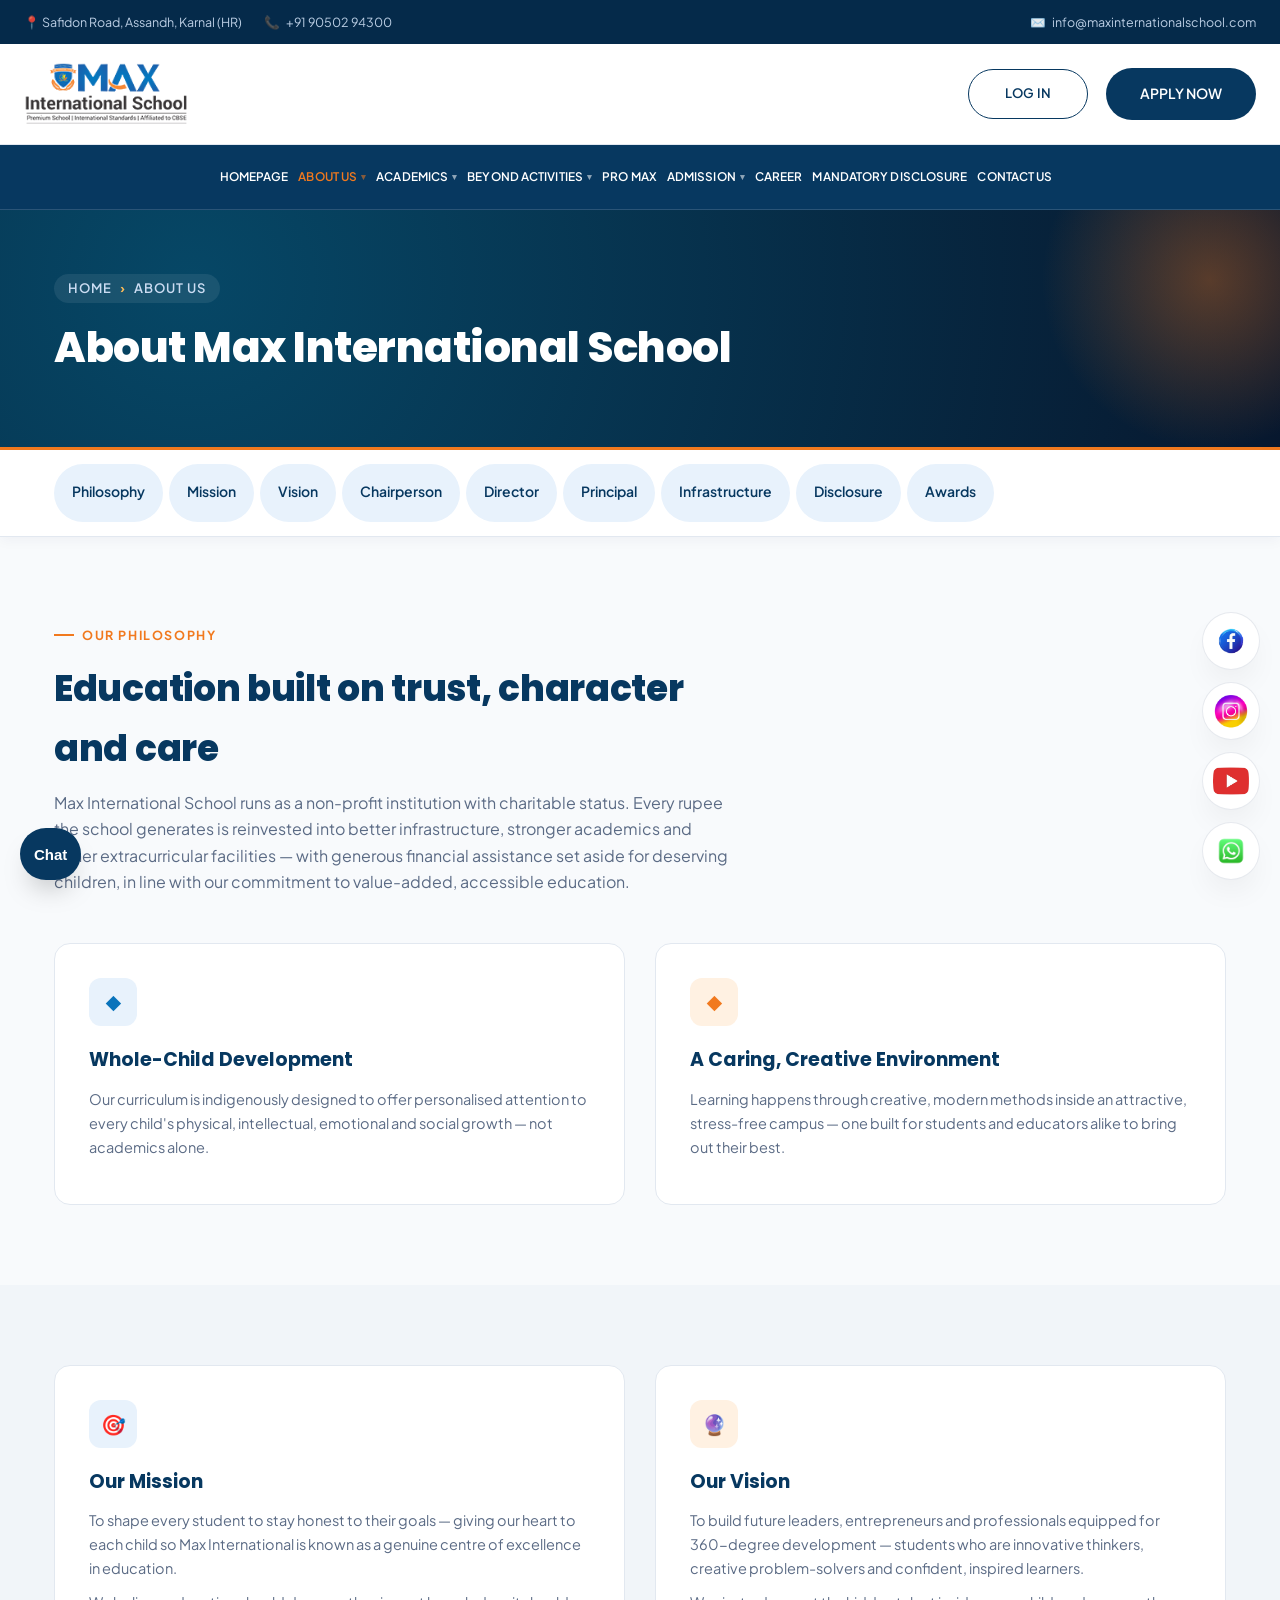
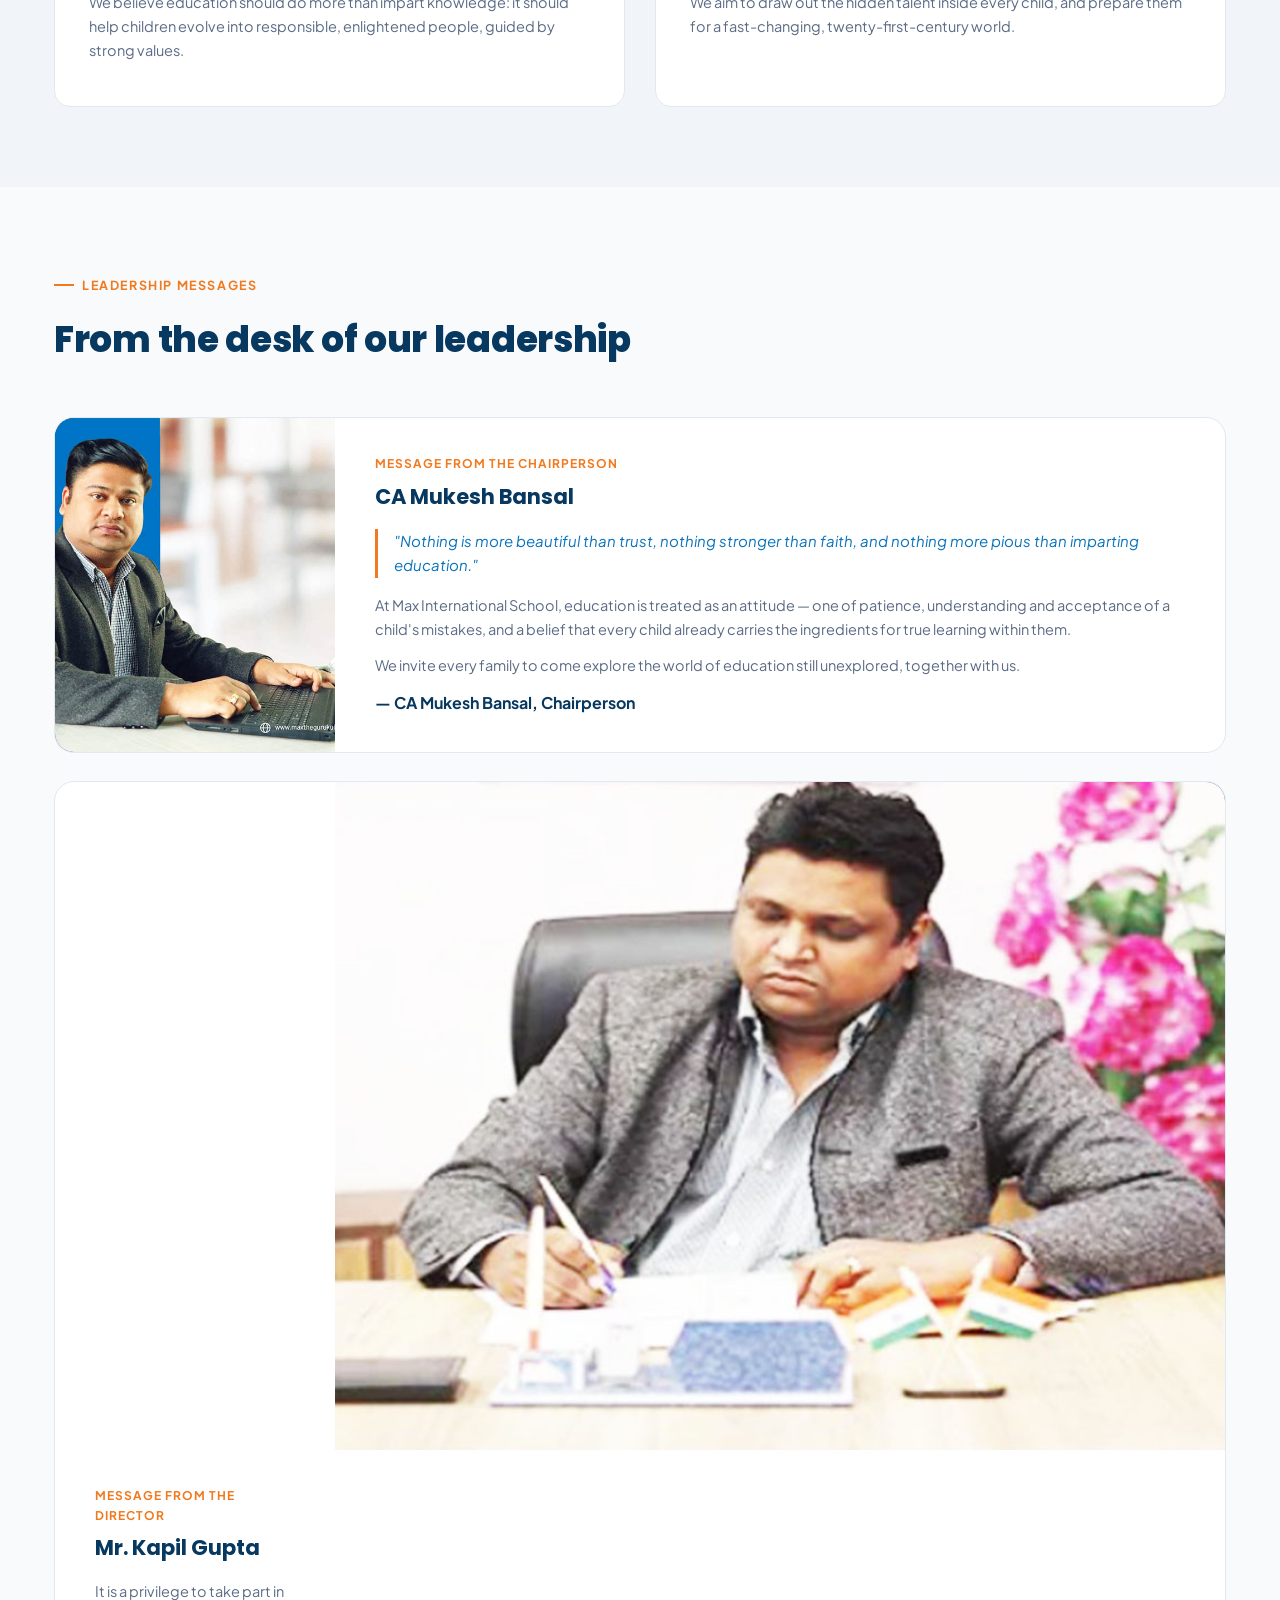
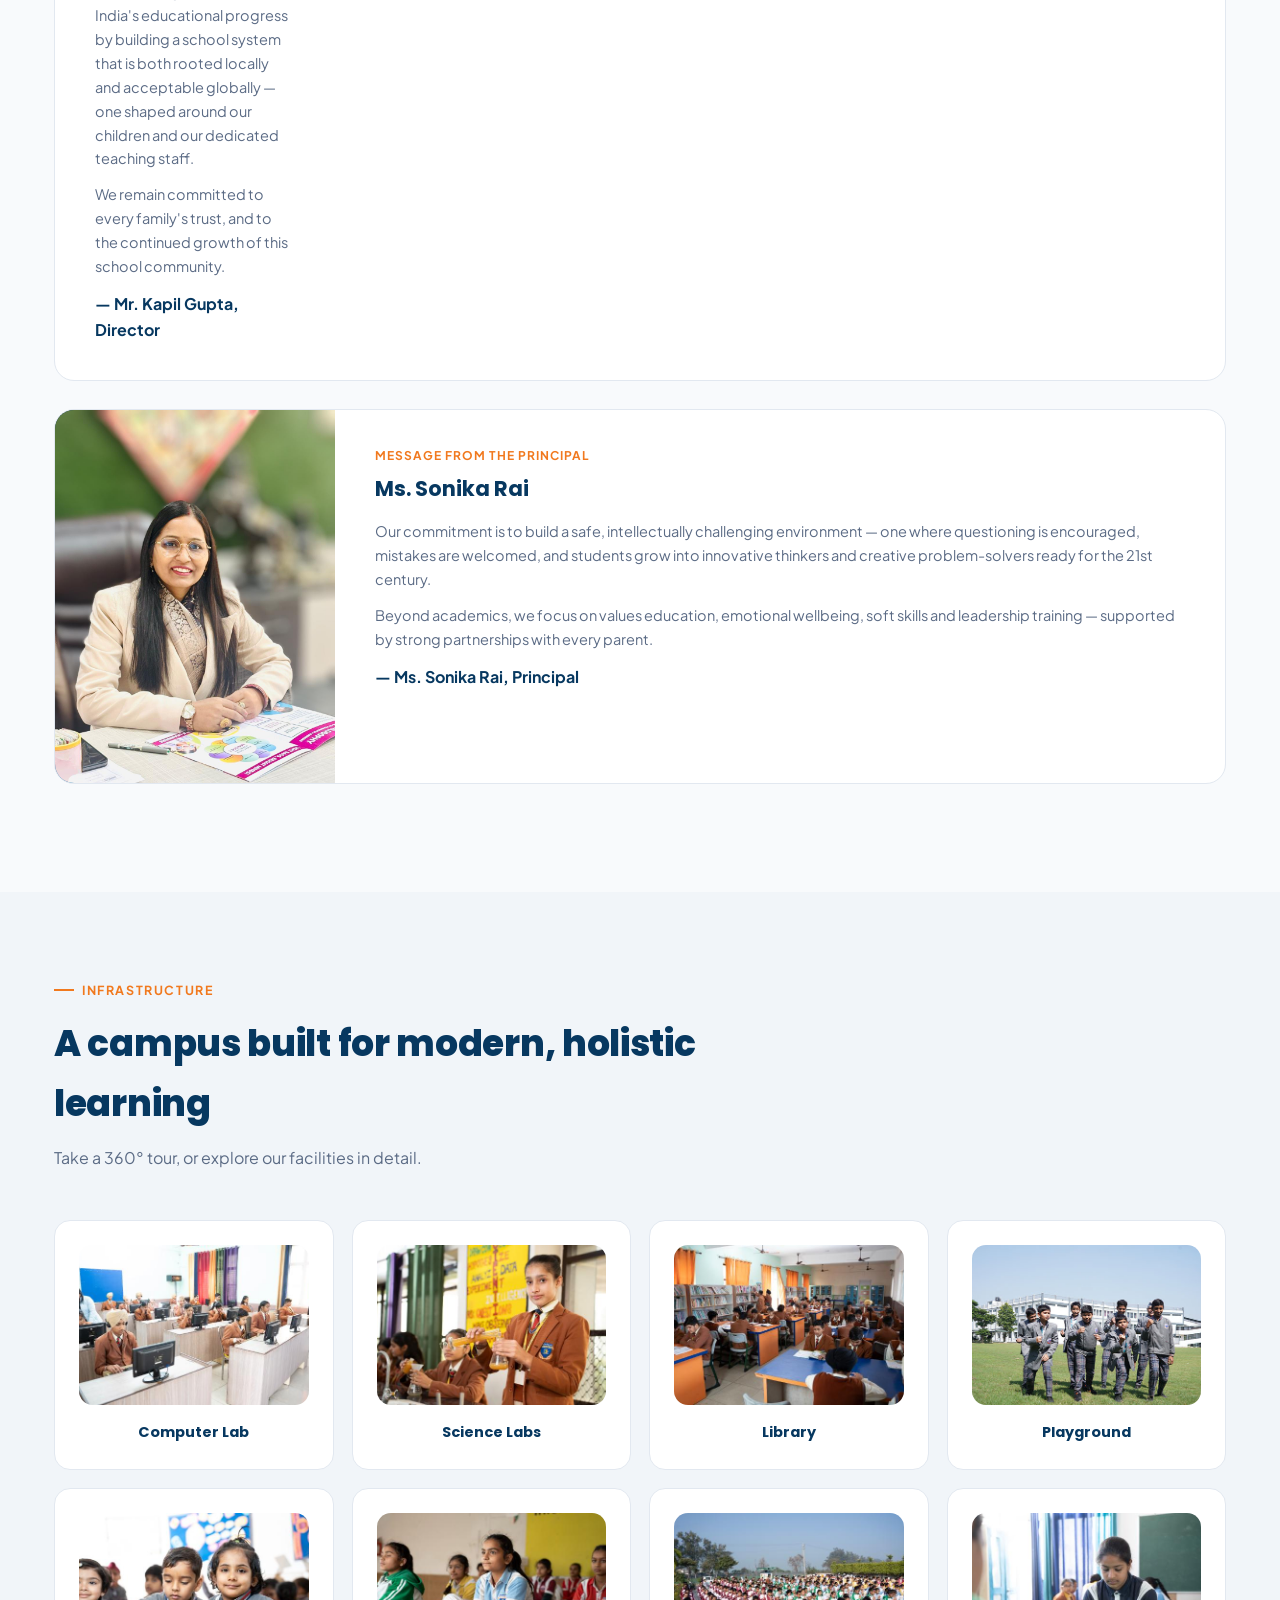
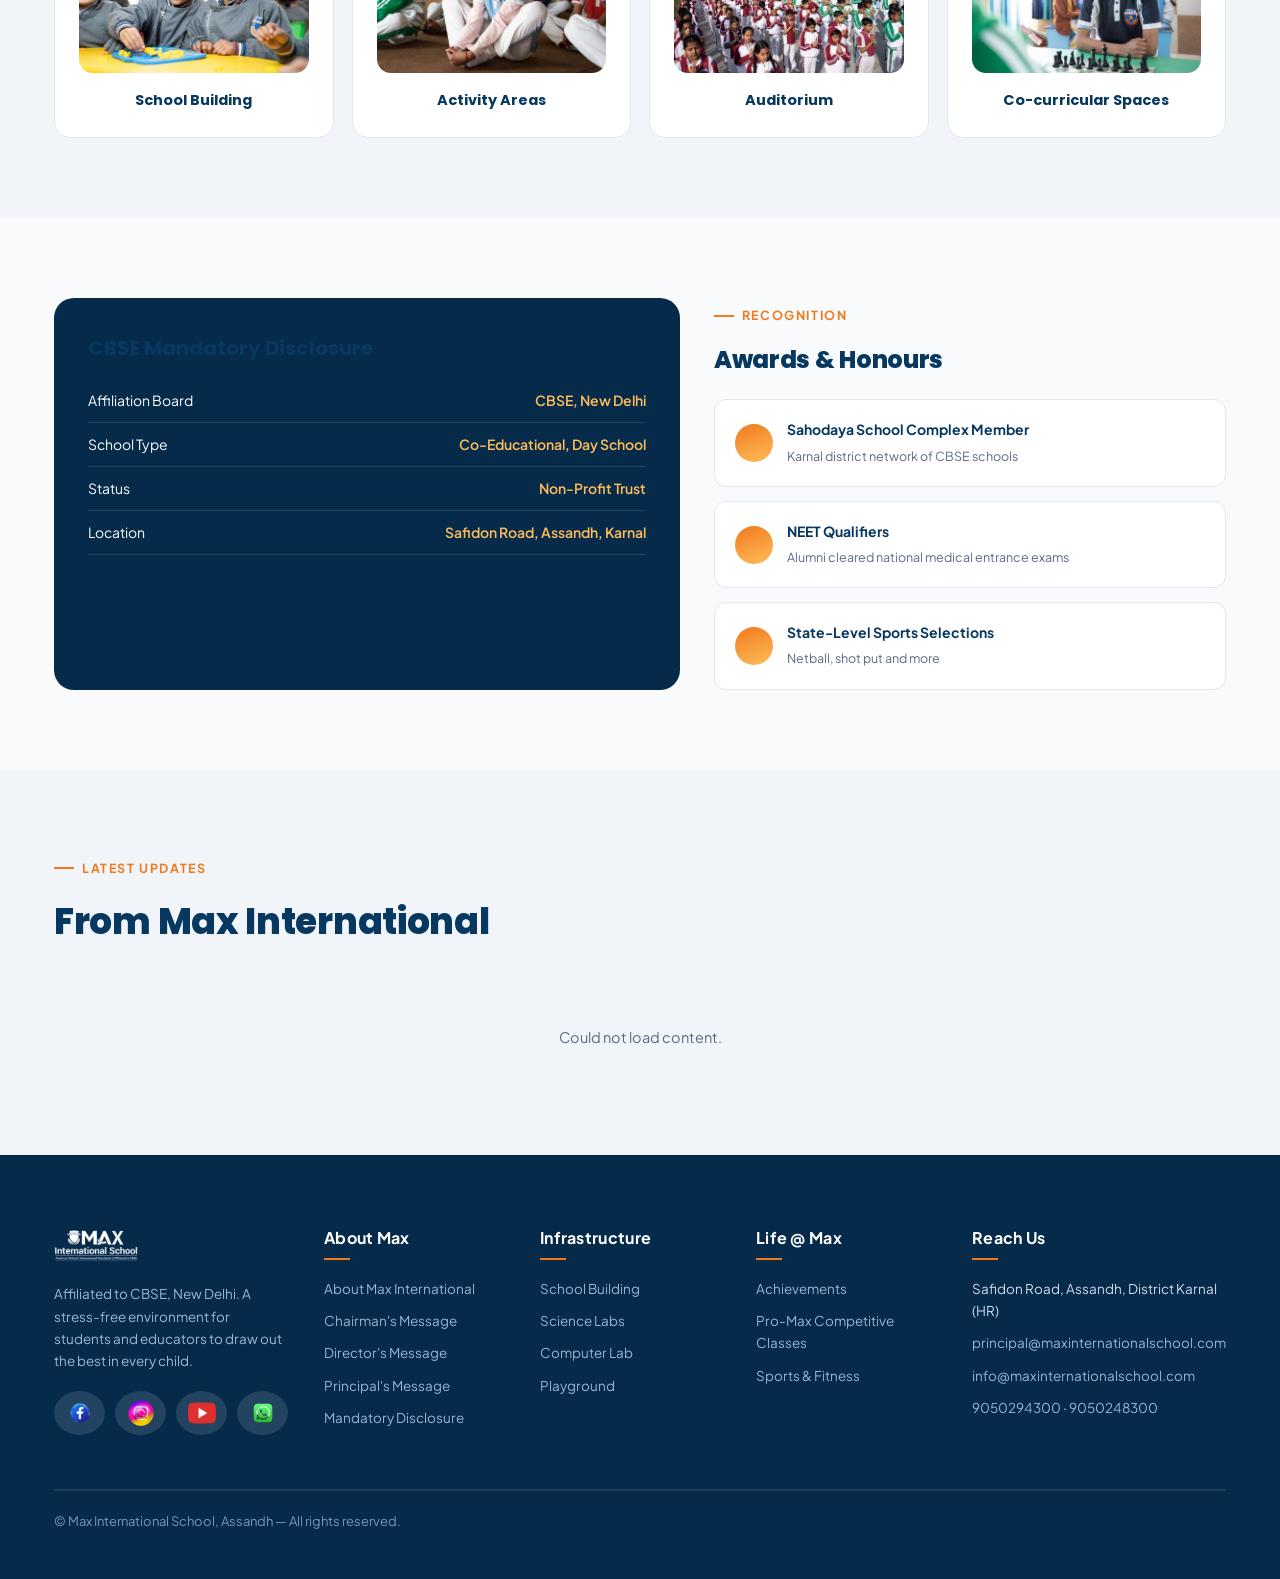
==== commit 537b5738: "Add files via upload" ====
--- a/about-us.html
+++ b/about-us.html
@@ -66,7 +66,7 @@
               <a href="about-us.html#infra">360° View</a>
               <a href="about-us.html#infra">Virtual Tour</a>
               <a href="about-us.html#infra">Facilities</a>
-              <a href="mandatory-disclosure.php">CBSE Mandatory Disclosure</a>
+              <a href="mandatory-disclosure.html">CBSE Mandatory Disclosure</a>
               <a href="about-us.html#awards">Awards &amp; Honours</a>
             </div>
           </li>
@@ -106,7 +106,7 @@
             </div>
           </li>
           <li><a href="career.html">Career</a></li>
-          <li><a href="mandatory-disclosure.php">Mandatory Disclosure</a></li>
+          <li><a href="mandatory-disclosure.html">Mandatory Disclosure</a></li>
           <li><a href="contact-us.html">Contact Us</a></li>
         </ul>
       </nav>
@@ -298,7 +298,7 @@
             <li><a href="about-us.html#chairman">Chairman's Message</a></li>
             <li><a href="about-us.html#director">Director's Message</a></li>
             <li><a href="about-us.html#principal">Principal's Message</a></li>
-            <li><a href="mandatory-disclosure.php">Mandatory Disclosure</a></li>
+            <li><a href="mandatory-disclosure.html">Mandatory Disclosure</a></li>
           </ul>
         </div>
         <div>
--- a/assets/css/style.css
+++ b/assets/css/style.css
@@ -23,7 +23,7 @@
   --shadow-lg: 0 20px 45px rgba(11, 35, 71, 0.12);
 }
 *{box-sizing:border-box; margin:0; padding:0;}
-html{scroll-behavior:smooth;}
+html{scroll-behavior:smooth; overflow-x:hidden;}
 /* Keyboard focus ring. :focus-visible so mouse clicks stay clean while tab
    navigation through the nav, dropdowns, burger and forms is always visible. */
 :focus-visible{outline:2.5px solid var(--teal); outline-offset:2px; border-radius:4px;}
@@ -85,8 +85,10 @@
 /* Header spans wider than the 1180px body container: the 9-item nav row cannot
    fit alongside the logo and CTA at body width without shrinking type too far. */
 .topbar .container{display:flex; justify-content:space-between; align-items:center; min-height:44px; max-width:1340px;}
-.topbar-left{display:flex; gap:22px;}
-.topbar-left span{opacity:.9;}
+.topbar-left, .topbar-right{display:flex; gap:22px; align-items:center;}
+.topbar-left span, .topbar-right span{opacity:.9; display:inline-flex; align-items:center; gap:6px;}
+.topbar-left a, .topbar-right a{color:inherit; text-decoration:none; transition:color .2s ease;}
+.topbar-left a:hover, .topbar-right a:hover{color:#fff;}
 .topbar-social{display:flex; gap:12px;}
 .topbar-social a{
   display:inline-flex;
@@ -1036,9 +1038,9 @@
   background:var(--orange);
 }
 @media(max-width:780px){
-  .fixed-social-bar{right:12px; bottom:12px; gap:10px;}
-  .fixed-social-bar a{width:54px; height:54px; font-size:15px;}
-  .fixed-social-bar a img{width:33px; height:33px;}
+  .fixed-social-bar{right:12px; bottom:12px; gap:8px;}
+  .fixed-social-bar a{width:46px; height:46px; font-size:14px; box-shadow:0 6px 16px rgba(0,0,0,0.18);}
+  .fixed-social-bar a img{width:26px; height:26px;}
 }
 
 /* Nav collapses to the burger at 1259px: below this the 9-item row can no longer
@@ -1092,8 +1094,8 @@
 
 @media(max-width:980px){
   .container{padding-left:20px; padding-right:20px;}
-  .topbar .container{height:auto; min-height:36px; padding-top:7px; padding-bottom:7px; align-items:flex-start; flex-wrap:wrap; gap:8px;}
-  .topbar-left{gap:8px 14px; flex-wrap:wrap;}
+  .topbar .container{height:auto; min-height:36px; padding-top:7px; padding-bottom:7px; align-items:flex-start; flex-wrap:wrap; gap:8px 16px;}
+  .topbar-left, .topbar-right{gap:8px 14px; flex-wrap:wrap;}
   .topbar-social{display:flex;}
   .hero-grid{grid-template-columns:1fr;}
   .why-grid, .leader-grid, .testi-grid, .feature-grid{grid-template-columns:1fr;}
@@ -1145,7 +1147,7 @@
   .about-wrap > *, .split > *, .two-col > *, .contact-grid > *, .feature-grid > *, .why-grid > *, .leader-grid > *, .testi-grid > *{min-width:0;}
   img,video,iframe{max-width:100%;}
   .topbar{font-size:11px;}
-  .topbar-left span:last-child{display:none;}
+  .topbar .container{gap:6px 12px;}
   .why-max-eyebrow{font-size:16px; letter-spacing:1.8px;}
   .hero{padding:56px 0 104px;}
   .hero h1{font-size:30px;}
@@ -2970,7 +2972,7 @@
 .gc-feature-icon {
   width: 54px;
   height: 54px;
-  background: rgba(1, 158, 137, 0.15);
+  background: rgba(241, 121, 30, 0.12);
   border-radius: var(--radius);
   display: flex;
   align-items: center;
@@ -3213,7 +3215,7 @@
   align-items: center;
   justify-content: center;
   font-size: 26px;
-  box-shadow: 0 0 0 0 rgba(1, 158, 137, 0.7);
+  box-shadow: 0 0 0 0 rgba(241, 121, 30, 0.7);
   animation: pulseGlow 2s infinite;
   margin: 0 auto;
   cursor: pointer;
@@ -3221,12 +3223,12 @@
 }
 .gc-pulse-play-btn:hover {
   transform: scale(1.1);
-  background: var(--orange);
+  background: var(--navy);
 }
 @keyframes pulseGlow {
-  0% { box-shadow: 0 0 0 0 rgba(1, 158, 137, 0.7); }
-  70% { box-shadow: 0 0 0 24px rgba(1, 158, 137, 0); }
-  100% { box-shadow: 0 0 0 0 rgba(1, 158, 137, 0); }
+  0% { box-shadow: 0 0 0 0 rgba(241, 121, 30, 0.7); }
+  70% { box-shadow: 0 0 0 24px rgba(241, 121, 30, 0); }
+  100% { box-shadow: 0 0 0 0 rgba(241, 121, 30, 0); }
 }
 
 /* Leadership Guild */
@@ -3403,12 +3405,13 @@
   font-size: 14.5px;
   font-weight: 700;
   cursor: pointer;
-  box-shadow: 0 8px 20px rgba(1, 158, 137, 0.4);
+  box-shadow: 0 8px 20px rgba(241, 121, 30, 0.35);
   transition: all 0.25s ease;
   margin-top: 8px;
 }
 .gc-submit-btn:hover {
   background: var(--teal-hover);
+  box-shadow: 0 10px 24px rgba(241, 121, 30, 0.45);
   transform: translateY(-2px);
 }
 .gc-connect-img-side {
@@ -3547,3 +3550,35 @@
   .page-hero h1 { font-size: 30px; }
 }
 
+@media (max-width: 540px) {
+  .gc-hero { padding: 44px 0 50px; }
+  .gc-hero-title { font-size: 26px; }
+  .gc-hero-subtitle { font-size: 14.8px; line-height: 1.6; }
+  .gc-mosaic-grid { gap: 10px; }
+  .gc-card-navy, .gc-card-teal, .gc-card-orange { padding: 18px 14px; border-radius: 12px; }
+  .gc-card-navy h3, .gc-card-orange h3 { font-size: 28px; }
+  .gc-card-teal h3 { font-size: 22px; }
+  .gc-card-navy p, .gc-card-teal p, .gc-card-orange p { font-size: 12px; line-height: 1.35; }
+  .gc-mosaic-card { border-radius: 12px; }
+  .gc-mosaic-card .card-caption { padding: 10px; }
+  .gc-mosaic-card .card-caption h4 { font-size: 12.5px; }
+  .gc-section-title { font-size: 26px; }
+  .gc-lead-text { font-size: 14px; }
+  .gc-counter-grid { gap: 10px; }
+  .gc-counter-box { padding: 14px 12px; }
+  .gc-counter-number { font-size: 26px; }
+  .gc-step-card { padding: 16px; gap: 14px; }
+  .gc-step-num { width: 38px; height: 38px; font-size: 15px; }
+  .gc-admissions-grid { gap: 14px; }
+  .gc-admission-card { padding: 22px 18px; }
+  .gc-admission-watermark { font-size: 46px; margin-bottom: 10px; }
+  .gc-virtual-tour-section { padding: 70px 0; }
+  .gc-tour-content .gc-section-title { font-size: 28px; }
+  .gc-connect-form-side { padding: 28px 18px; }
+  .gc-connect-form-side h2 { font-size: 24px; }
+  .gc-gallery-grid { grid-template-columns: 1fr; }
+  .gc-gallery-item { height: 200px; }
+  .cta-band { padding: 28px 18px; }
+  .cta-band h3 { font-size: 21px; }
+}
+
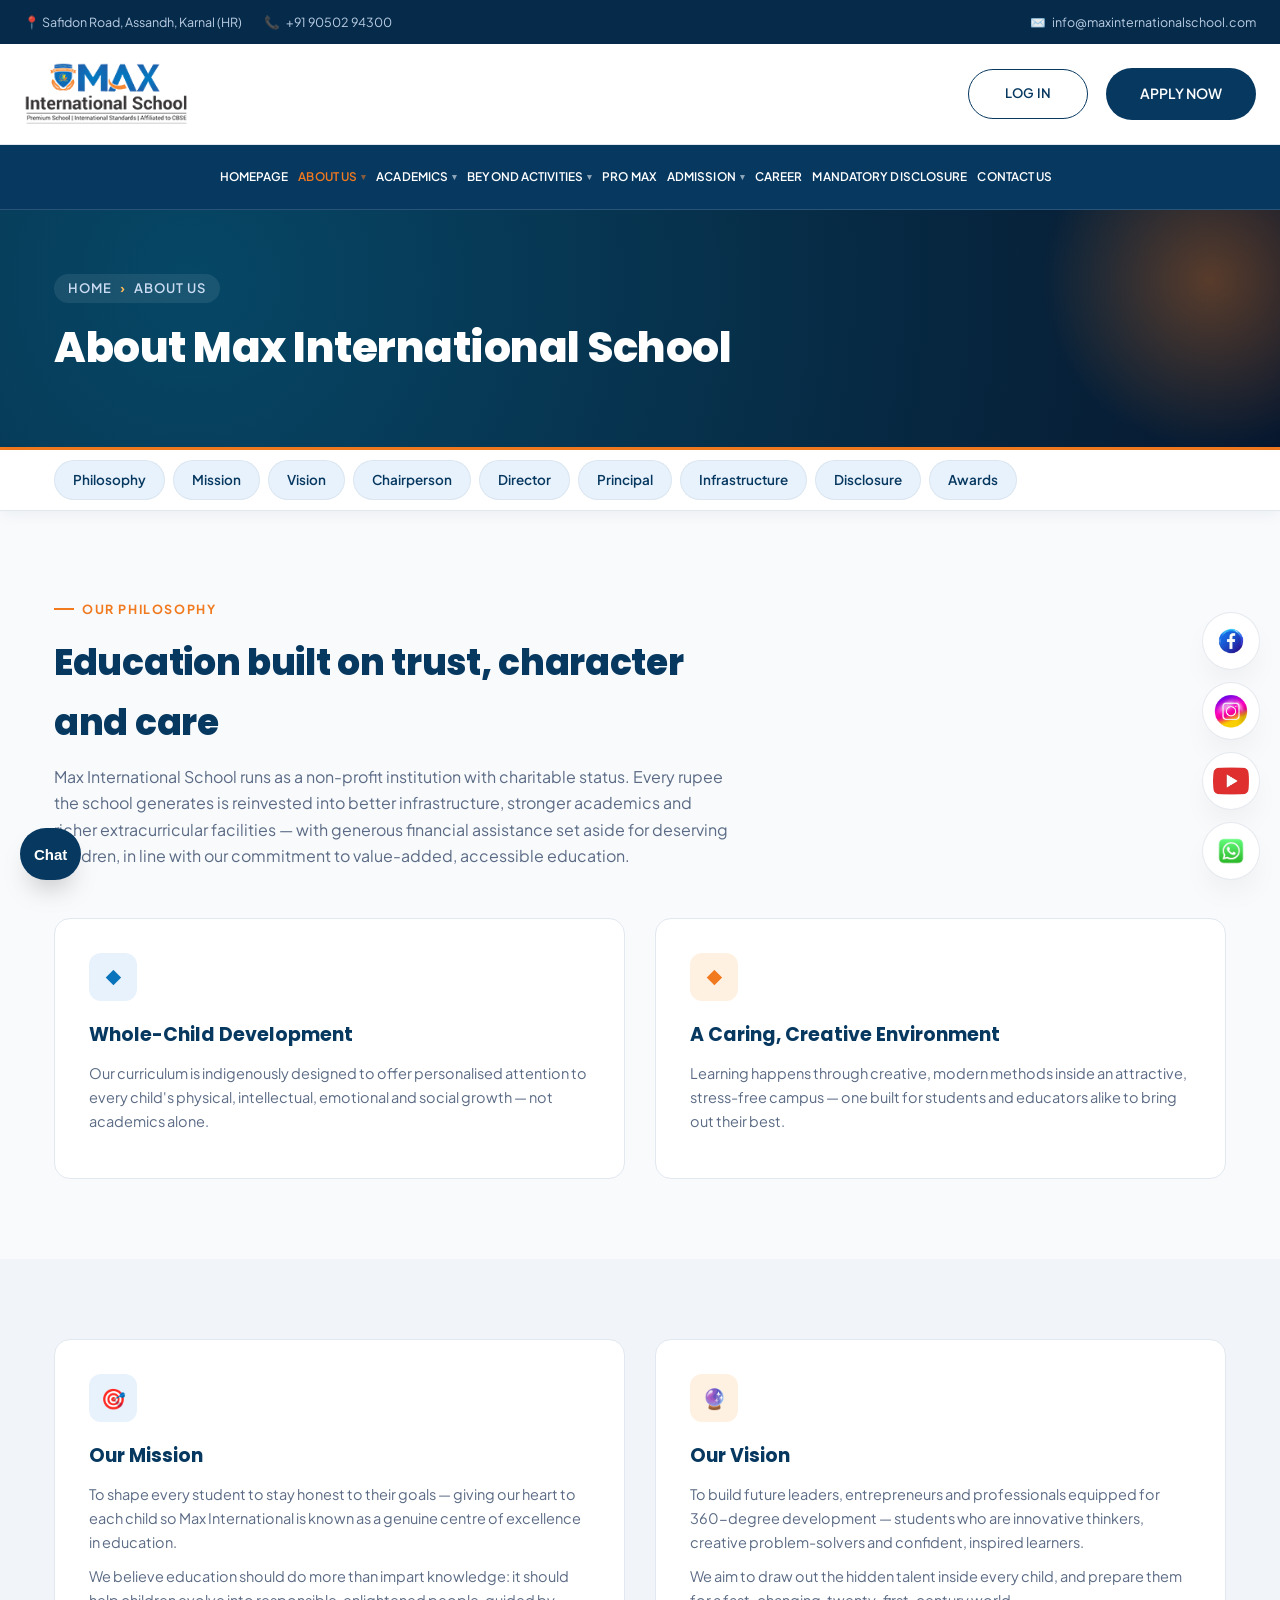
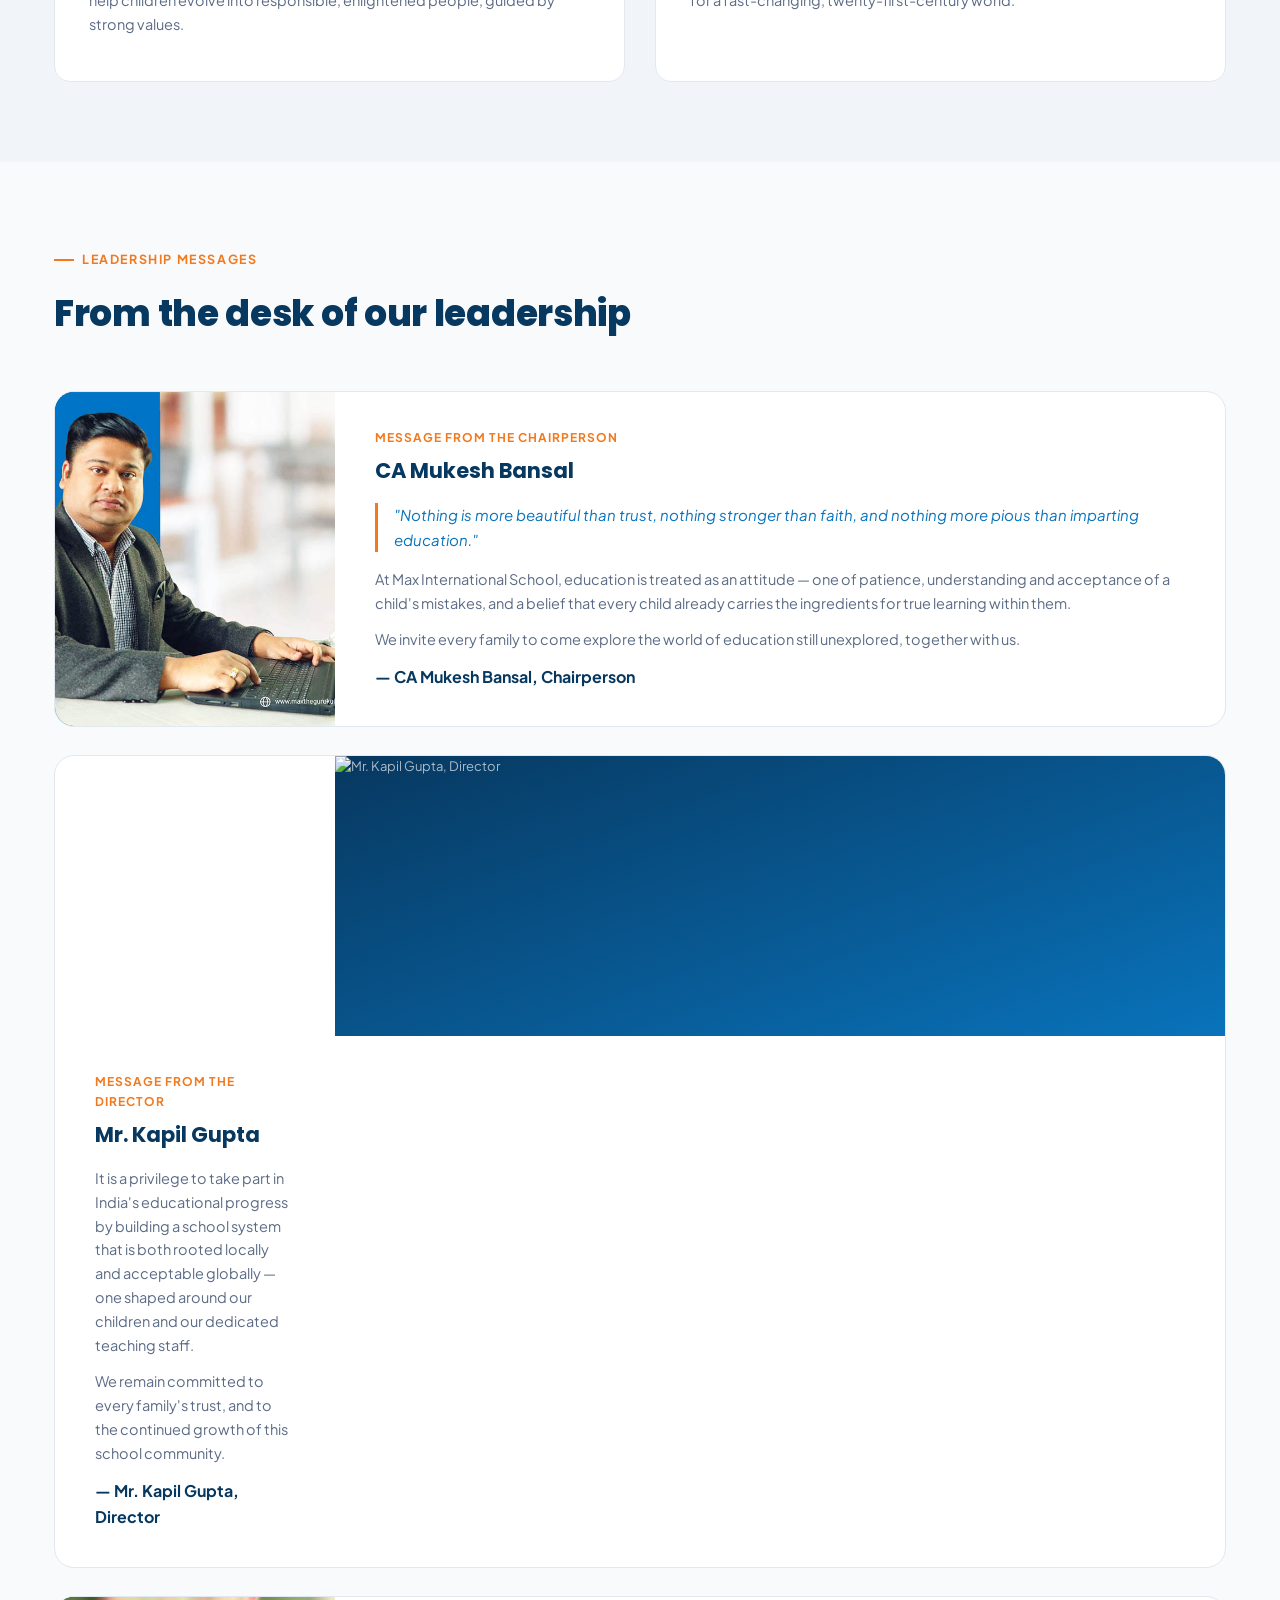
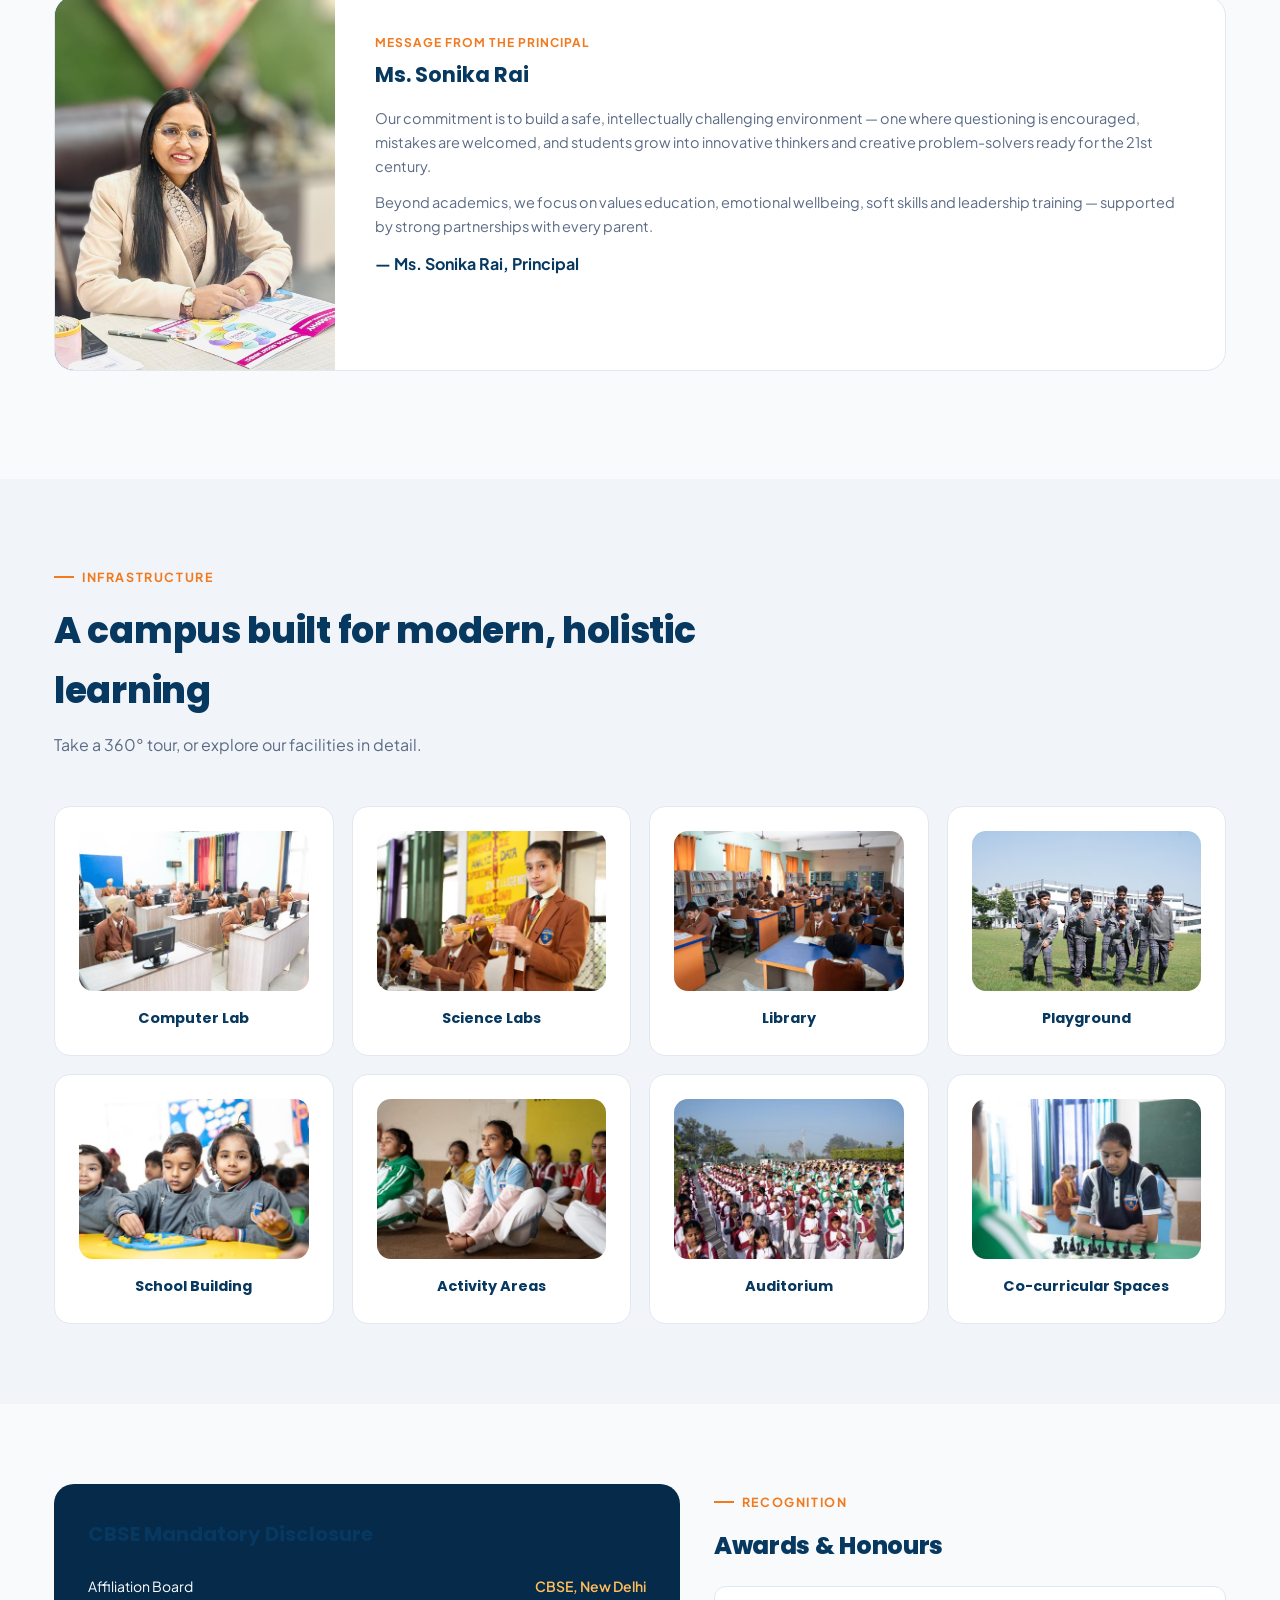
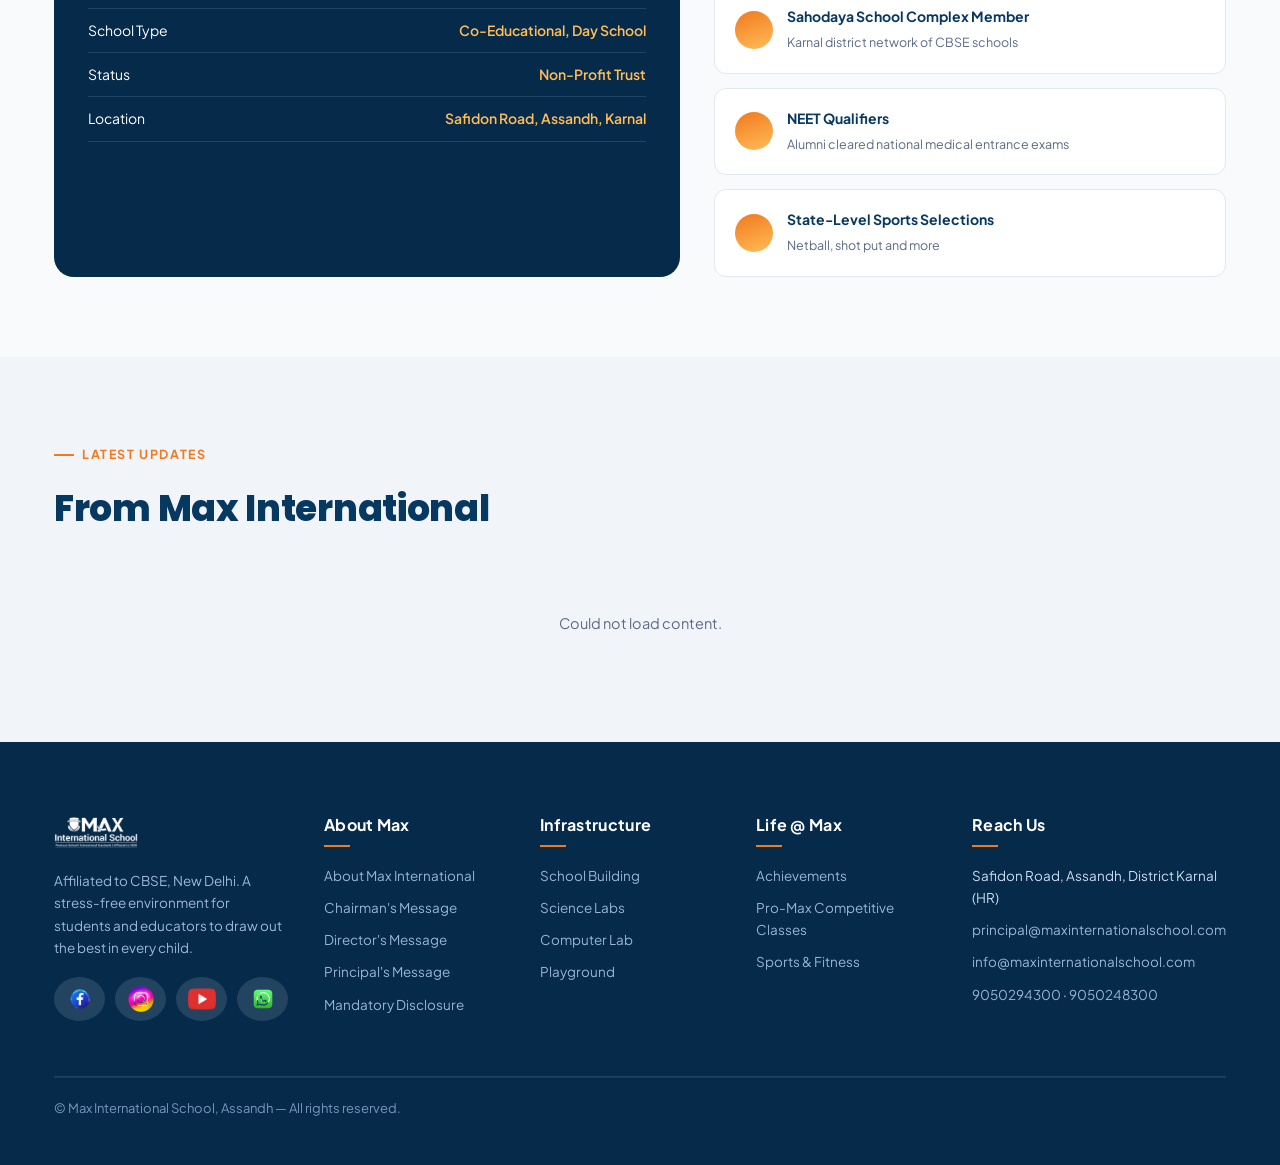
==== commit c2a31748: "Add files via upload" ====
--- a/about-us.html
+++ b/about-us.html
@@ -200,7 +200,7 @@
 
       <div class="msg-card" id="director">
         <a id="secretary" style="position:relative; top:-80px;"></a>
-        <div class="msg-photo"><img src="assets/img/Faculty%20images/secretary.jpg" alt="Mr. Kapil Gupta, Director" loading="lazy" decoding="async"></div>
+        <div class="msg-photo"><img src="assets/img/Faculty%20images/director.jpg" alt="Mr. Kapil Gupta, Director" loading="lazy" decoding="async"></div>
         <div class="msg-body">
           <div class="role">Message from the Director</div>
           <h3>Mr. Kapil Gupta</h3>
--- a/assets/css/style.css
+++ b/assets/css/style.css
@@ -258,12 +258,59 @@
 .breadcrumb{font-size:13.5px; color:#a9c2df; position:relative; z-index:2;}
 .breadcrumb b{color:var(--orange-light);}
 
-.jumpnav{background:#fff; border-bottom:1px solid var(--line); position:sticky; top:64px; z-index:90;}
-.jumpnav .container{display:flex; gap:6px; overflow-x:auto; padding-top:14px; padding-bottom:14px;}
-.jumpnav a{white-space:nowrap; font-size:13px; font-weight:600; padding:8px 16px; border-radius:999px; background:var(--sky); color:var(--blue);}
-.jumpnav a:hover, .jumpnav a.active{background:var(--orange); color:#fff;}
-
-/* ===== SECTIONS ===== */
+.jumpnav {
+  background: #ffffff;
+  border-bottom: 1px solid var(--line);
+  position: sticky;
+  top: 64px;
+  z-index: 90;
+  box-shadow: 0 4px 14px rgba(11, 35, 71, 0.05);
+}
+.jumpnav .container {
+  display: flex;
+  gap: 8px;
+  overflow-x: auto;
+  padding-top: 10px;
+  padding-bottom: 10px;
+  scrollbar-width: none;
+  -webkit-overflow-scrolling: touch;
+}
+.jumpnav .container::-webkit-scrollbar {
+  display: none;
+}
+.jumpnav a {
+  white-space: nowrap;
+  font-size: 13.5px;
+  font-weight: 600;
+  padding: 8px 18px;
+  border-radius: 999px;
+  background: var(--sky);
+  color: var(--navy);
+  border: 1px solid rgba(11, 35, 71, 0.06);
+  display: inline-flex;
+  align-items: center;
+  gap: 6px;
+  text-decoration: none;
+  transition: all 0.2s ease;
+}
+.jumpnav a:hover {
+  background: var(--navy);
+  color: #ffffff !important;
+  transform: translateY(-1px);
+  box-shadow: 0 4px 10px rgba(7, 56, 96, 0.2);
+}
+.jumpnav a.active, .jumpnav a:active {
+  background: var(--orange) !important;
+  color: #ffffff !important;
+  font-weight: 700;
+  border-color: var(--orange);
+  box-shadow: 0 4px 14px rgba(241, 121, 30, 0.35);
+}
+
+/* ===== SECTIONS & ANCHOR SCROLL OFFSET ===== */
+.section[id], section[id], [id].anchor-target, .msg-card[id], .section-head[id] {
+  scroll-margin-top: 130px;
+}
 .section{padding:96px 0;}
 .section-head{max-width:680px; margin-bottom:48px;}
 .section-head h2{font-size:32px; font-weight:800; color:var(--navy); margin:14px 0 12px; letter-spacing:-.3px;}
@@ -441,7 +488,9 @@
 
 .msg-card{background:#fff; border:1px solid var(--line); border-radius:20px; overflow:hidden; display:grid; grid-template-columns:280px 1fr; margin-bottom:28px;}
 .msg-photo{background:linear-gradient(160deg,var(--navy),var(--blue)); display:flex; align-items:center; justify-content:center; color:rgba(255,255,255,.65); font-size:13px; min-height:100%;}
-.msg-photo img{width:100%; height:100%; min-height:280px; object-fit:cover; object-position:center top;}
+.msg-photo img{width:100%; height:100%; min-height:280px; object-fit:cover; object-position:center 20%;}
+#director .msg-photo img{object-position:center 15%;}
+#principal .msg-photo img{object-position:center 22%;}
 .msg-body{padding:36px 40px;}
 .msg-body .role{font-size:12px; font-weight:700; letter-spacing:1px; text-transform:uppercase; color:var(--orange); margin-bottom:6px;}
 .msg-body h3{font-size:21px; color:var(--navy); margin-bottom:14px;}
@@ -872,8 +921,9 @@
 .cms-gallery-item img{width:100%; height:100%; object-fit:cover; position:absolute; inset:0;}
 .cms-gallery-item span{position:relative; z-index:1; width:100%; padding:12px; background:linear-gradient(transparent,rgba(7,29,59,.85));}
 .tab-row{display:flex; gap:10px; margin-bottom:30px; flex-wrap:wrap;}
-.tab-row a{font-size:13.5px; font-weight:600; padding:9px 18px; border-radius:999px; background:var(--sky); color:var(--blue);}
-.tab-row a.active{background:var(--orange); color:#fff;}
+.tab-row a{font-size:13.5px; font-weight:600; padding:9px 18px; border-radius:999px; background:var(--sky); color:var(--navy); text-decoration:none; transition:all .2s ease; border:1px solid rgba(11,35,71,0.06);}
+.tab-row a:hover{background:var(--navy); color:#fff !important; transform:translateY(-1px); box-shadow:0 4px 10px rgba(7,56,96,.2);}
+.tab-row a.active, .tab-row a.active:hover{background:var(--orange) !important; color:#fff !important; font-weight:700; border-color:var(--orange); box-shadow:0 4px 12px rgba(241,121,30,.35);}
 
 .step-grid{display:grid; grid-template-columns:repeat(4,1fr); gap:20px;}
 .step-card{background:#fff; border:1px solid var(--line); border-radius:var(--radius); padding:26px; position:relative;}
@@ -1038,9 +1088,9 @@
   background:var(--orange);
 }
 @media(max-width:780px){
-  .fixed-social-bar{right:12px; bottom:12px; gap:8px;}
-  .fixed-social-bar a{width:46px; height:46px; font-size:14px; box-shadow:0 6px 16px rgba(0,0,0,0.18);}
-  .fixed-social-bar a img{width:26px; height:26px;}
+  /* Hide 4-stack floating social bar on mobile screens to prevent obscuring CTAs and forms */
+  .fixed-social-bar{display:none !important;}
+  .chat-widget{left:14px; bottom:14px;}
 }
 
 /* Nav collapses to the burger at 1259px: below this the 9-item row can no longer
@@ -1104,7 +1154,7 @@
   .cta-band{flex-direction:column; text-align:center;}
   .hero h1{font-size:34px;}
   .msg-card{grid-template-columns:1fr;}
-  .msg-photo{min-height:180px;}
+  .msg-photo{min-height:280px; max-height:420px; aspect-ratio:4/3;}
   .infra-grid, .step-grid{grid-template-columns:1fr 1fr;}
   .gallery-grid{grid-template-columns:1fr 1fr;}
   .document-grid{grid-template-columns:repeat(2,1fr);}
@@ -2497,25 +2547,6 @@
   color: var(--gold);
 }
 
-/* Jump Navigation / Subnav bar */
-.jumpnav {
-  background: #ffffff;
-  border-bottom: 1px solid var(--line);
-  box-shadow: 0 4px 12px rgba(11, 35, 71, 0.04);
-}
-.jumpnav a {
-  font-weight: 600;
-  font-size: 14px;
-  color: var(--navy);
-  border-bottom: 3px solid transparent;
-  padding: 16px 18px;
-  display: inline-block;
-  transition: all 0.2s ease;
-}
-.jumpnav a:hover, .jumpnav a.active {
-  color: var(--teal);
-  border-bottom-color: var(--teal);
-}
 
 /* Card & Surface Restyling across all pages */
 .section {
@@ -2822,6 +2853,12 @@
   color: var(--navy);
   margin-bottom: 20px;
   line-height: 1.2;
+}
+#whymax .gc-section-title {
+  font-size: 46px;
+  font-weight: 850;
+  letter-spacing: -0.5px;
+  line-height: 1.15;
 }
 .gc-lead-text {
   font-size: 16px;
@@ -3270,6 +3307,7 @@
   width: 100%;
   height: 100%;
   object-fit: cover;
+  object-position: center 18%;
   transition: transform 0.5s ease;
 }
 .gc-leader-card:hover .gc-leader-img-box img {
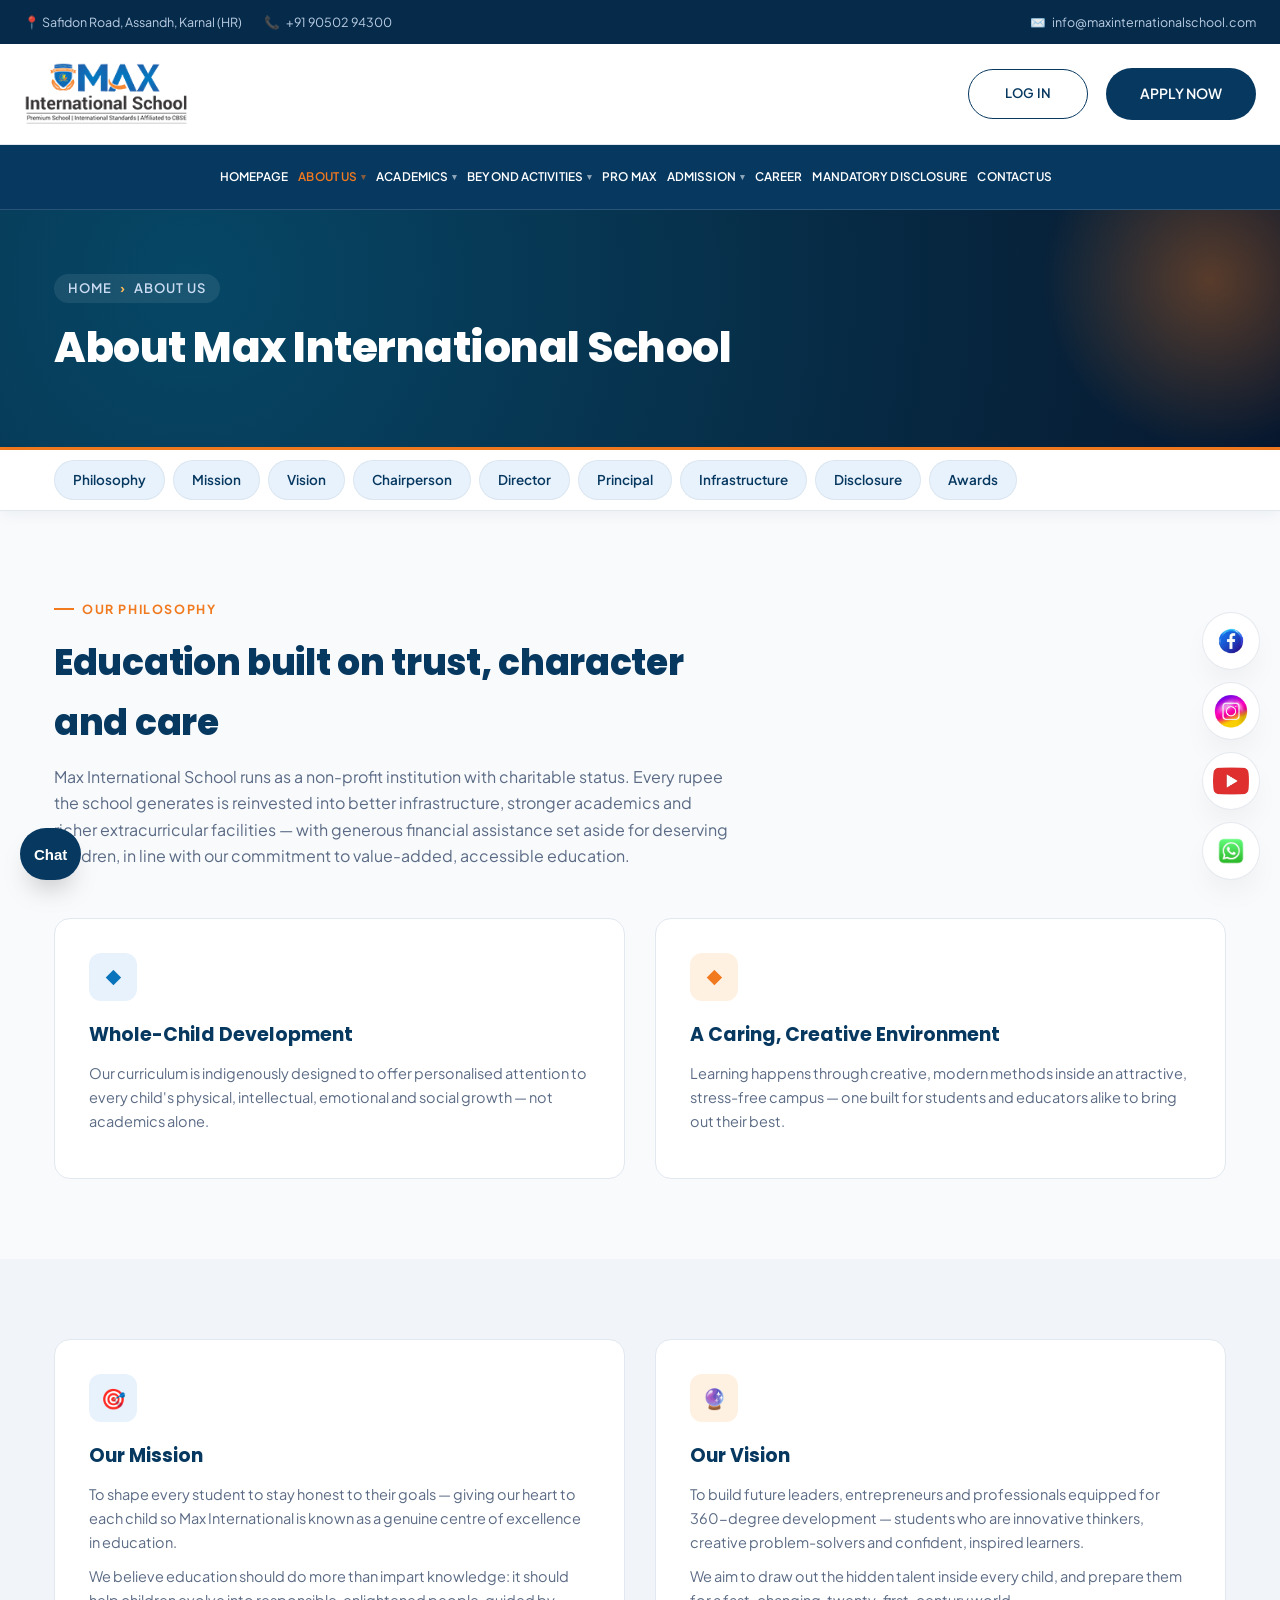
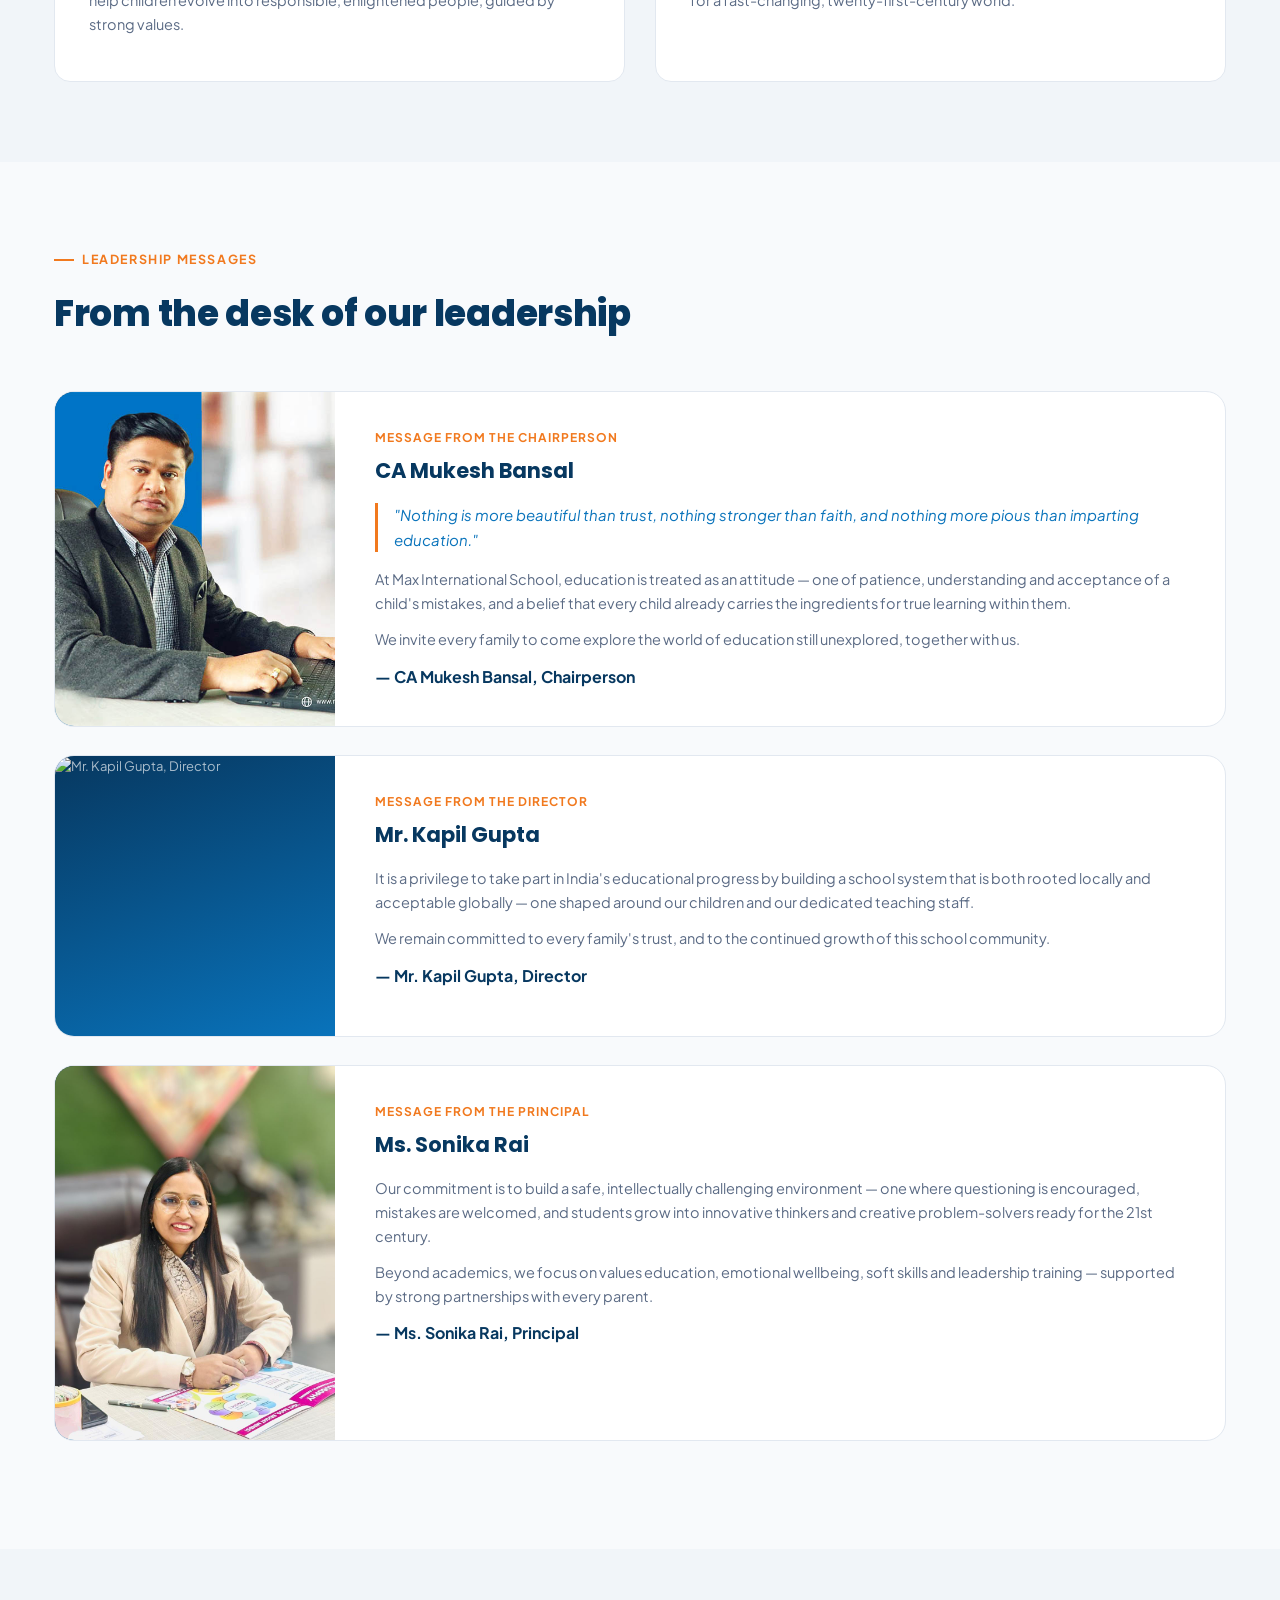
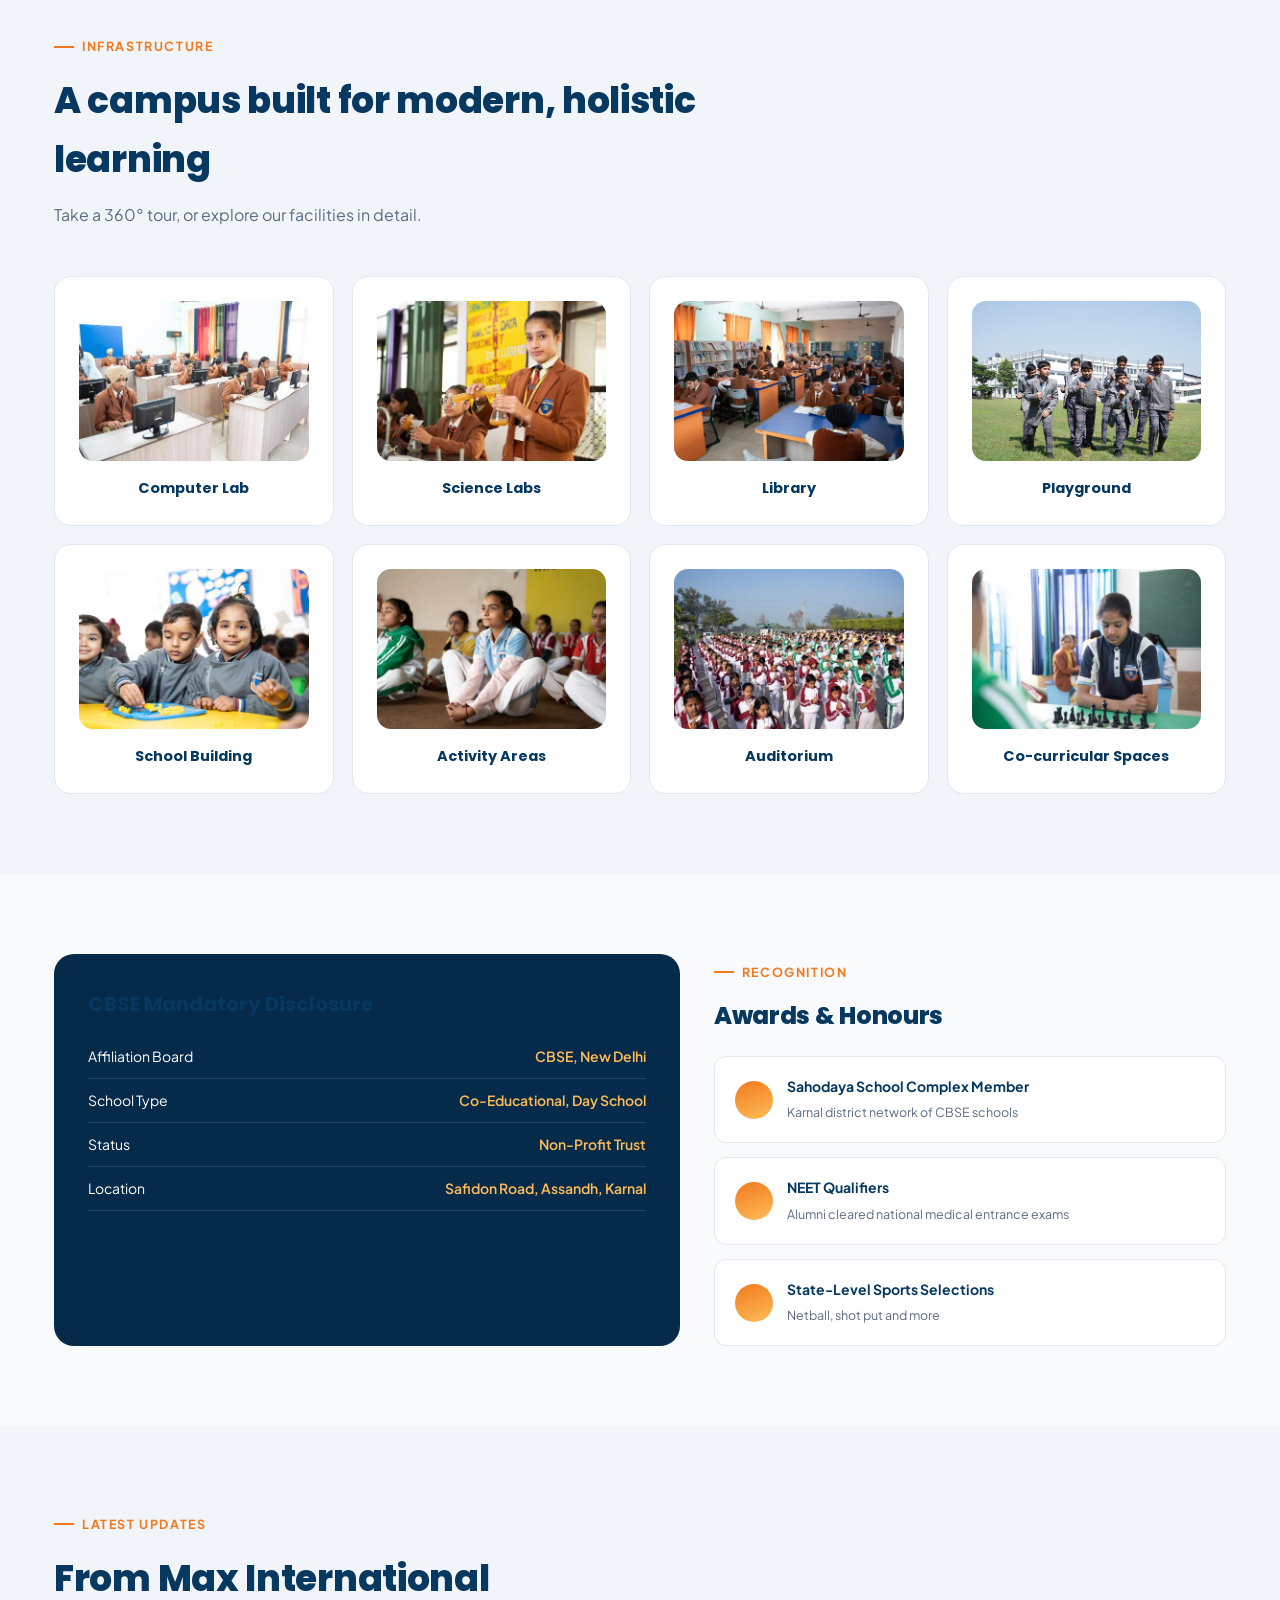
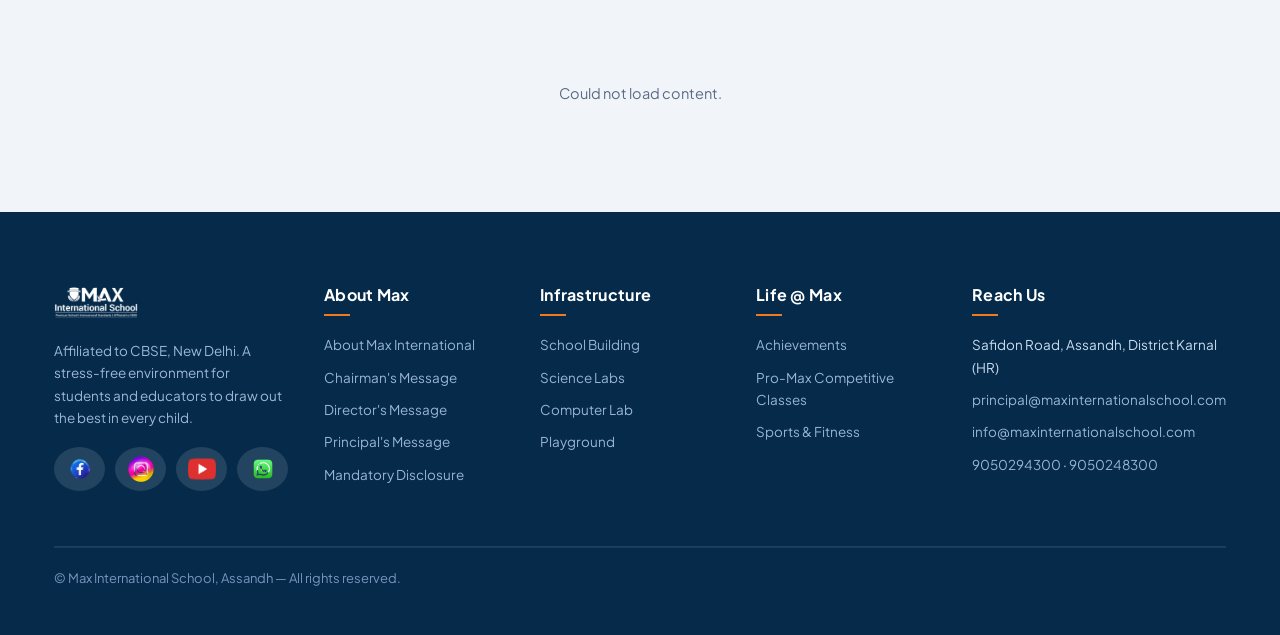
==== commit 5a81e927: "Add files via upload" ====
--- a/about-us.html
+++ b/about-us.html
@@ -186,7 +186,7 @@
         <span class="eyebrow">Leadership Messages</span>
         <h2>From the desk of our leadership</h2>
       </div>
-      <div class="msg-card">
+      <div class="msg-card" id="chairperson">
         <div class="msg-photo"><img src="assets/img/Faculty%20images/Chairman.jpg" alt="CA Mukesh Bansal, Chairperson" loading="lazy" decoding="async"></div>
         <div class="msg-body">
           <div class="role">Message from the Chairperson</div>
@@ -198,8 +198,8 @@
         </div>
       </div>
 
+      <span id="secretary" class="anchor-target" aria-hidden="true" style="display:block; visibility:hidden;"></span>
       <div class="msg-card" id="director">
-        <a id="secretary" style="position:relative; top:-80px;"></a>
         <div class="msg-photo"><img src="assets/img/Faculty%20images/director.jpg" alt="Mr. Kapil Gupta, Director" loading="lazy" decoding="async"></div>
         <div class="msg-body">
           <div class="role">Message from the Director</div>
--- a/assets/css/style.css
+++ b/assets/css/style.css
@@ -487,10 +487,11 @@
 .leader-info span{font-size:12.5px; color:var(--orange); font-weight:700; letter-spacing:.4px; text-transform:uppercase;}
 
 .msg-card{background:#fff; border:1px solid var(--line); border-radius:20px; overflow:hidden; display:grid; grid-template-columns:280px 1fr; margin-bottom:28px;}
-.msg-photo{background:linear-gradient(160deg,var(--navy),var(--blue)); display:flex; align-items:center; justify-content:center; color:rgba(255,255,255,.65); font-size:13px; min-height:100%;}
-.msg-photo img{width:100%; height:100%; min-height:280px; object-fit:cover; object-position:center 20%;}
-#director .msg-photo img{object-position:center 15%;}
-#principal .msg-photo img{object-position:center 22%;}
+.msg-photo{background:linear-gradient(160deg,var(--navy),var(--blue)); display:flex; align-items:center; justify-content:center; color:rgba(255,255,255,.65); font-size:13px; min-height:100%; overflow:hidden; position:relative;}
+.msg-photo img{width:100%; height:100%; min-height:280px; object-fit:cover; object-position:center 20%; display:block;}
+#chairperson .msg-photo img{object-position:25% 10%;}
+#director .msg-photo img{object-position:center 6%;}
+#principal .msg-photo img{object-position:center 18%;}
 .msg-body{padding:36px 40px;}
 .msg-body .role{font-size:12px; font-weight:700; letter-spacing:1px; text-transform:uppercase; color:var(--orange); margin-bottom:6px;}
 .msg-body h3{font-size:21px; color:var(--navy); margin-bottom:14px;}
@@ -1153,8 +1154,8 @@
   .foot-grid{grid-template-columns:1fr 1fr;}
   .cta-band{flex-direction:column; text-align:center;}
   .hero h1{font-size:34px;}
-  .msg-card{grid-template-columns:1fr;}
-  .msg-photo{min-height:280px; max-height:420px; aspect-ratio:4/3;}
+  .msg-card{grid-template-columns:250px 1fr;}
+  .msg-photo{min-height:100%; max-height:none; aspect-ratio:auto;}
   .infra-grid, .step-grid{grid-template-columns:1fr 1fr;}
   .gallery-grid{grid-template-columns:1fr 1fr;}
   .document-grid{grid-template-columns:repeat(2,1fr);}
@@ -1178,6 +1179,12 @@
   .discover-ring li:nth-child(6) a,
   .discover-ring li:nth-child(7) a,
   .discover-ring li:nth-child(8) a{flex-direction:row;}
+}
+
+@media(max-width:720px){
+  .msg-card{grid-template-columns:1fr;}
+  .msg-photo{width:100%; height:320px; min-height:0; max-height:340px; aspect-ratio:auto;}
+  .msg-photo img{width:100%; height:100%; min-height:0;}
 }
 
 @media(max-width:600px){
@@ -1220,7 +1227,8 @@
   .discover-core{width:min(268px,86%); margin-bottom:28px;}
   .discover-ring{grid-template-columns:1fr;}
   .discover-note{font-size:14px; margin-top:26px;}
-  .msg-body{padding:26px 22px;}
+  .msg-body{padding:26px 20px;}
+  .msg-photo{height:310px; max-height:320px;}
   .infra-grid, .step-grid{grid-template-columns:1fr;}
   .gallery-grid{gap:10px;}
   .gallery-tile{font-size:11px;}
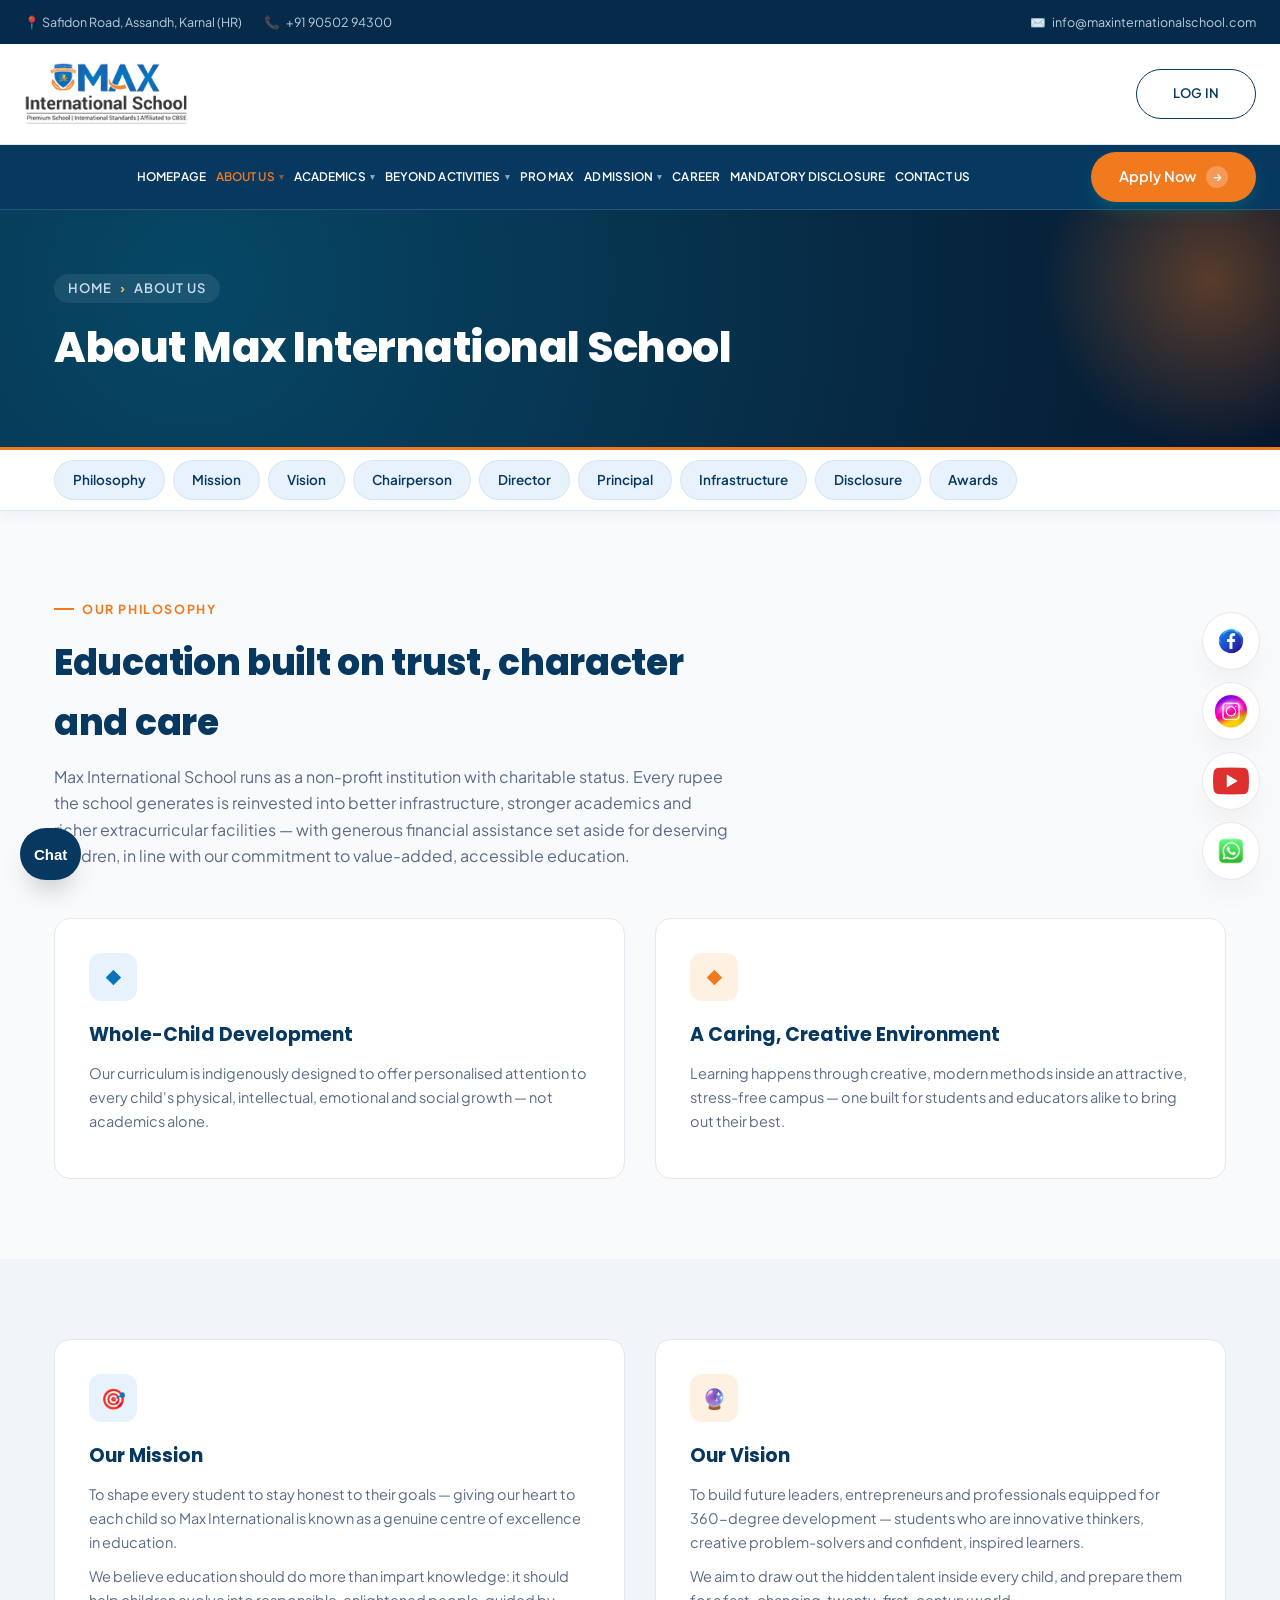
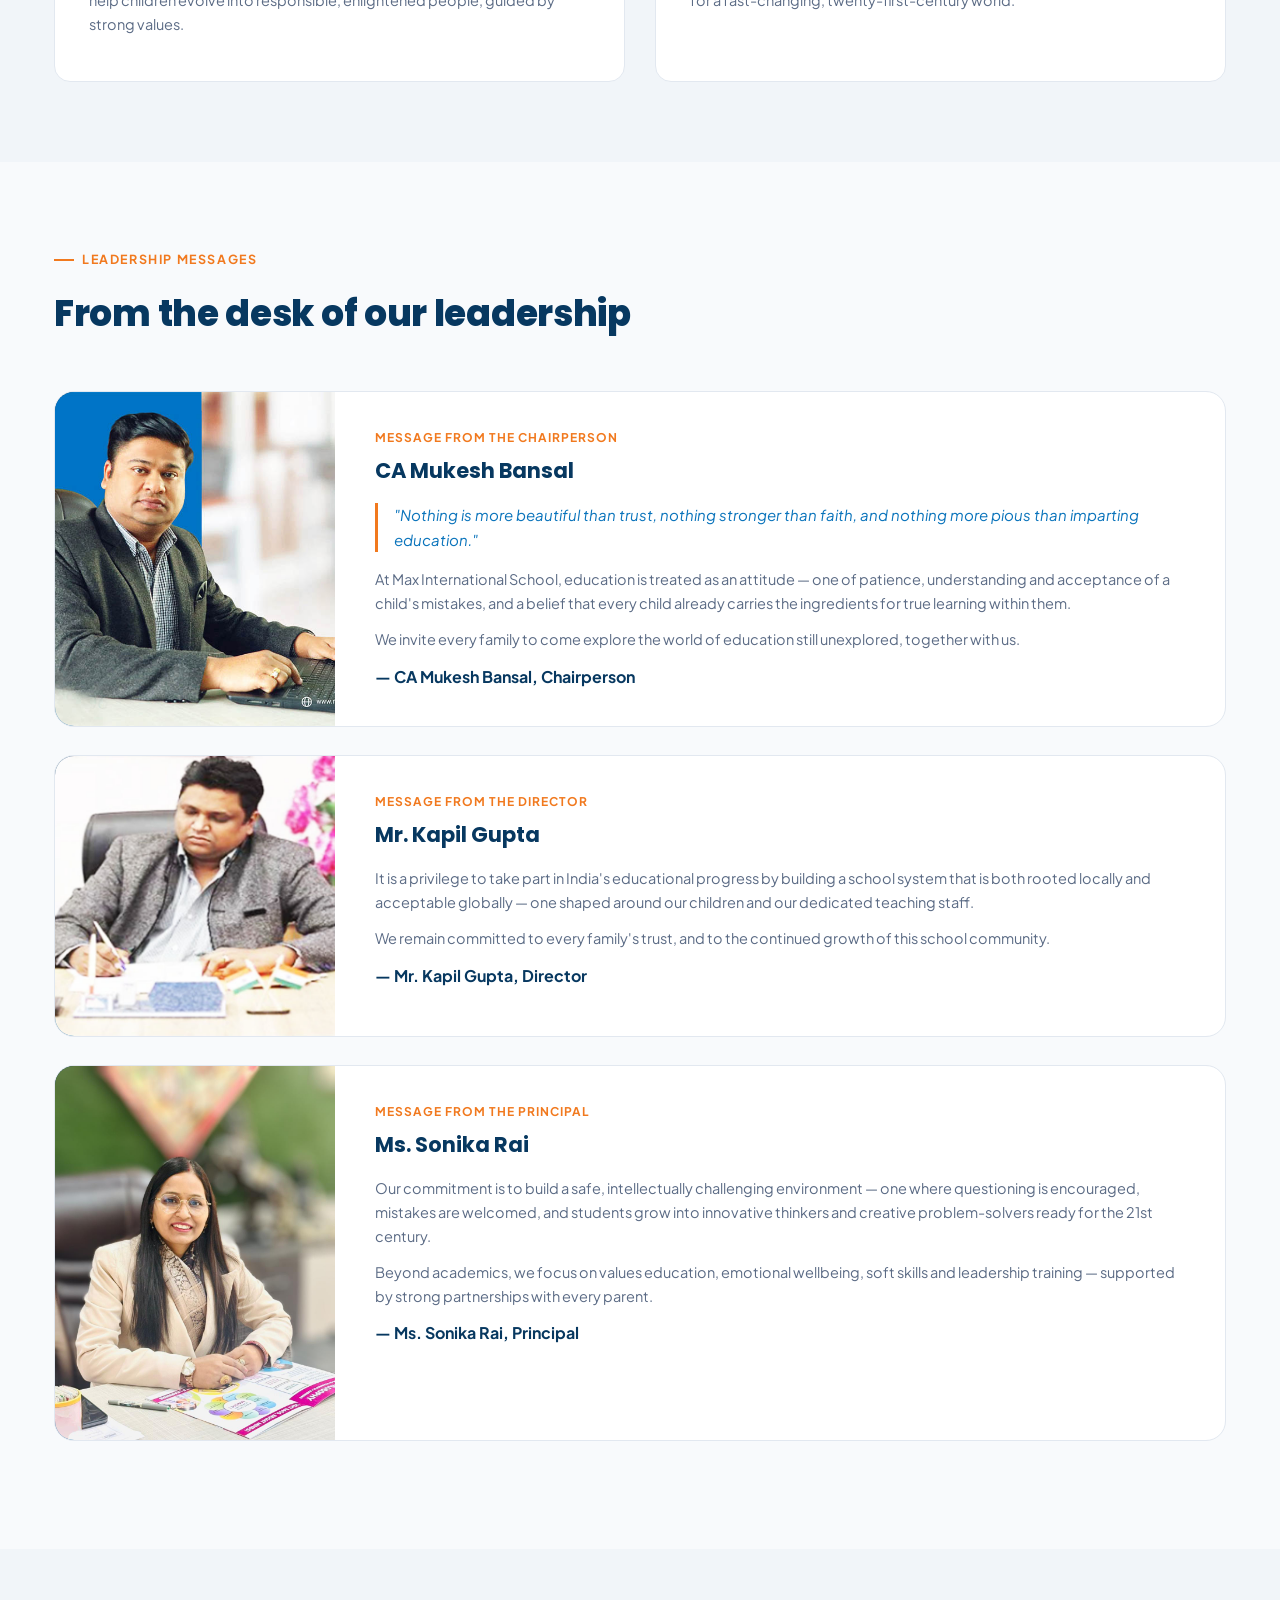
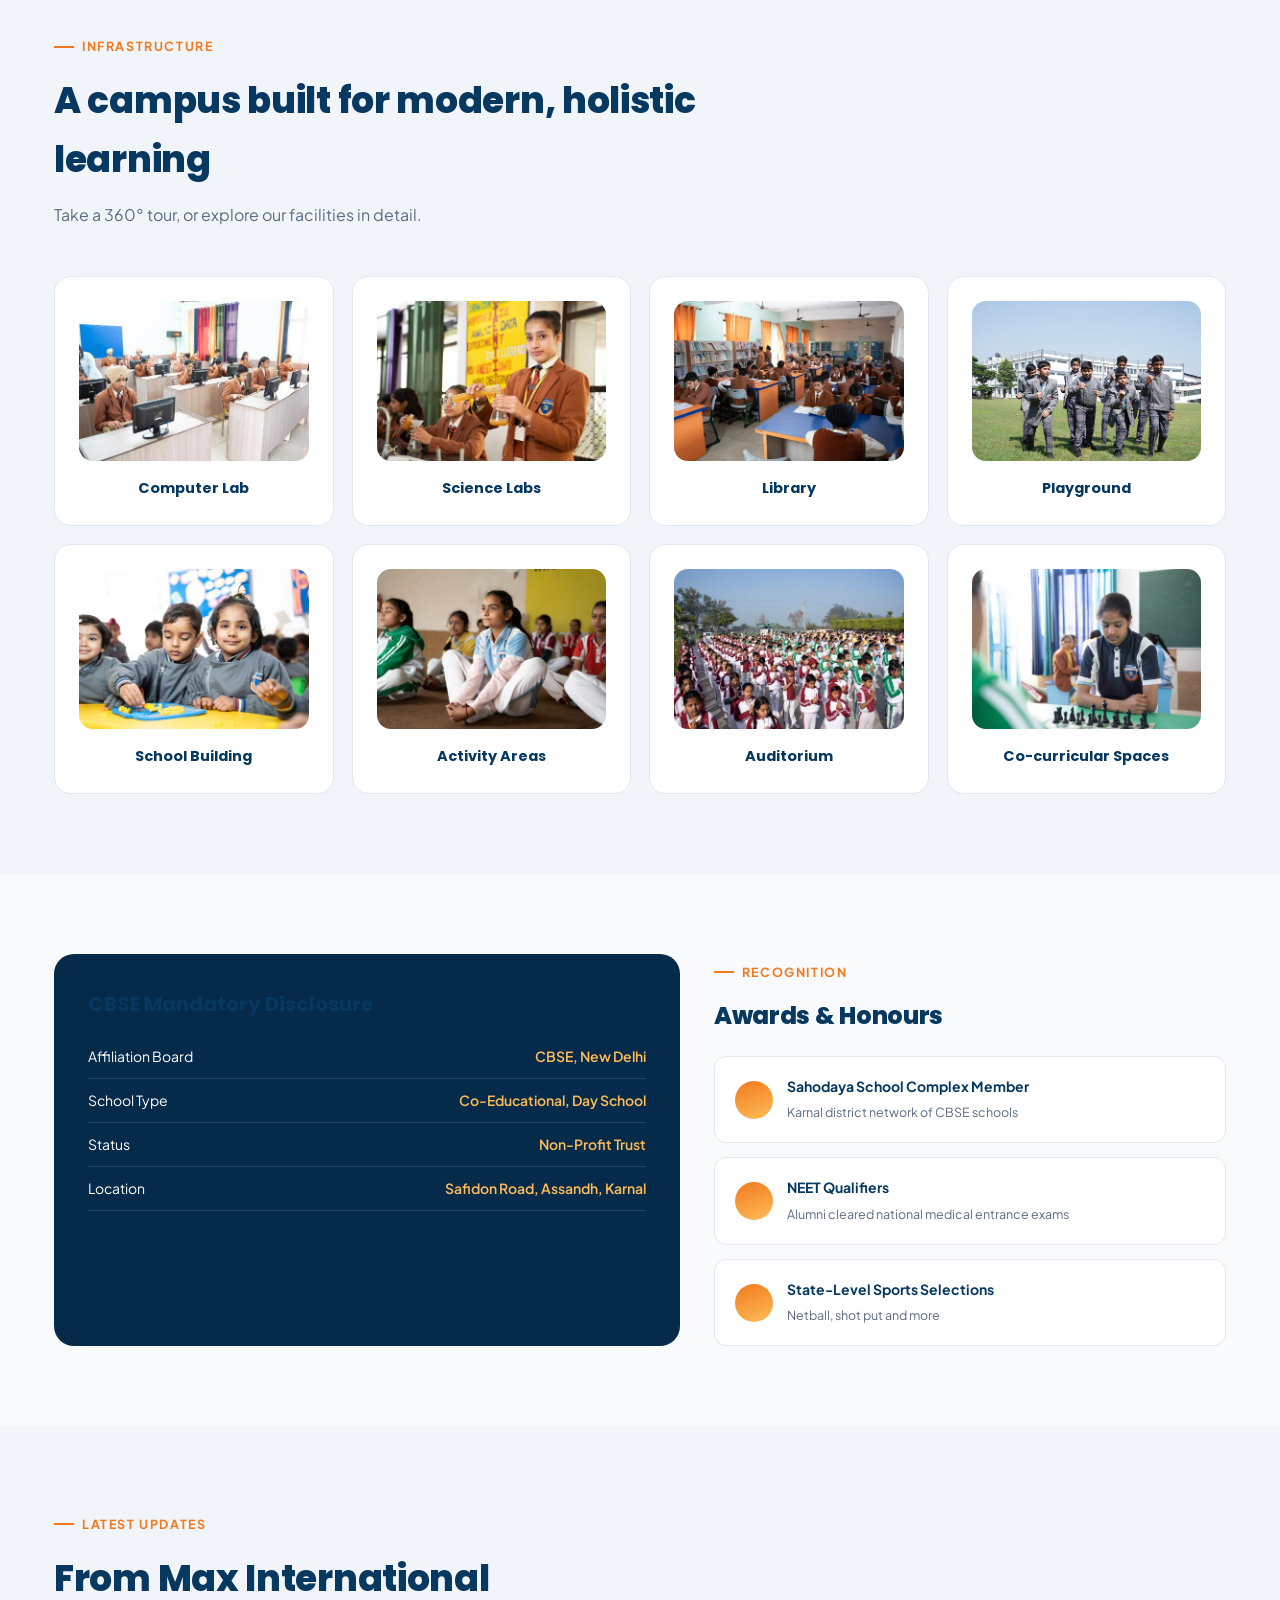
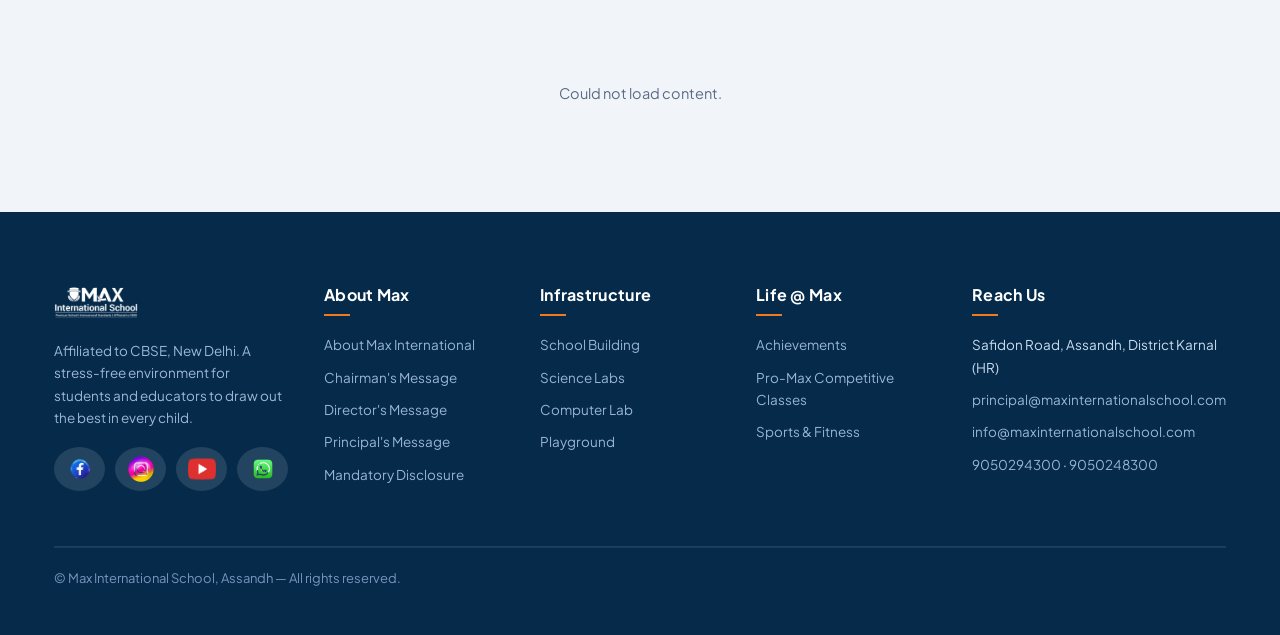
==== commit 611e344d: "Add files via upload" ====
--- a/about-us.html
+++ b/about-us.html
@@ -112,7 +112,10 @@
       </nav>
       <div class="nav-cta">
         <a href="admin.html" class="login-pill">Log In</a>
-        <a href="admission.html#apply" class="btn btn-orange">Apply Now</a>
+        <a href="admission.html#apply" class="gc-btn-pill">
+          <span>Apply Now</span>
+          <span class="btn-arrow-circle">→</span>
+        </a>
         <div class="burger"><span></span><span></span><span></span></div>
       </div>
     </div>
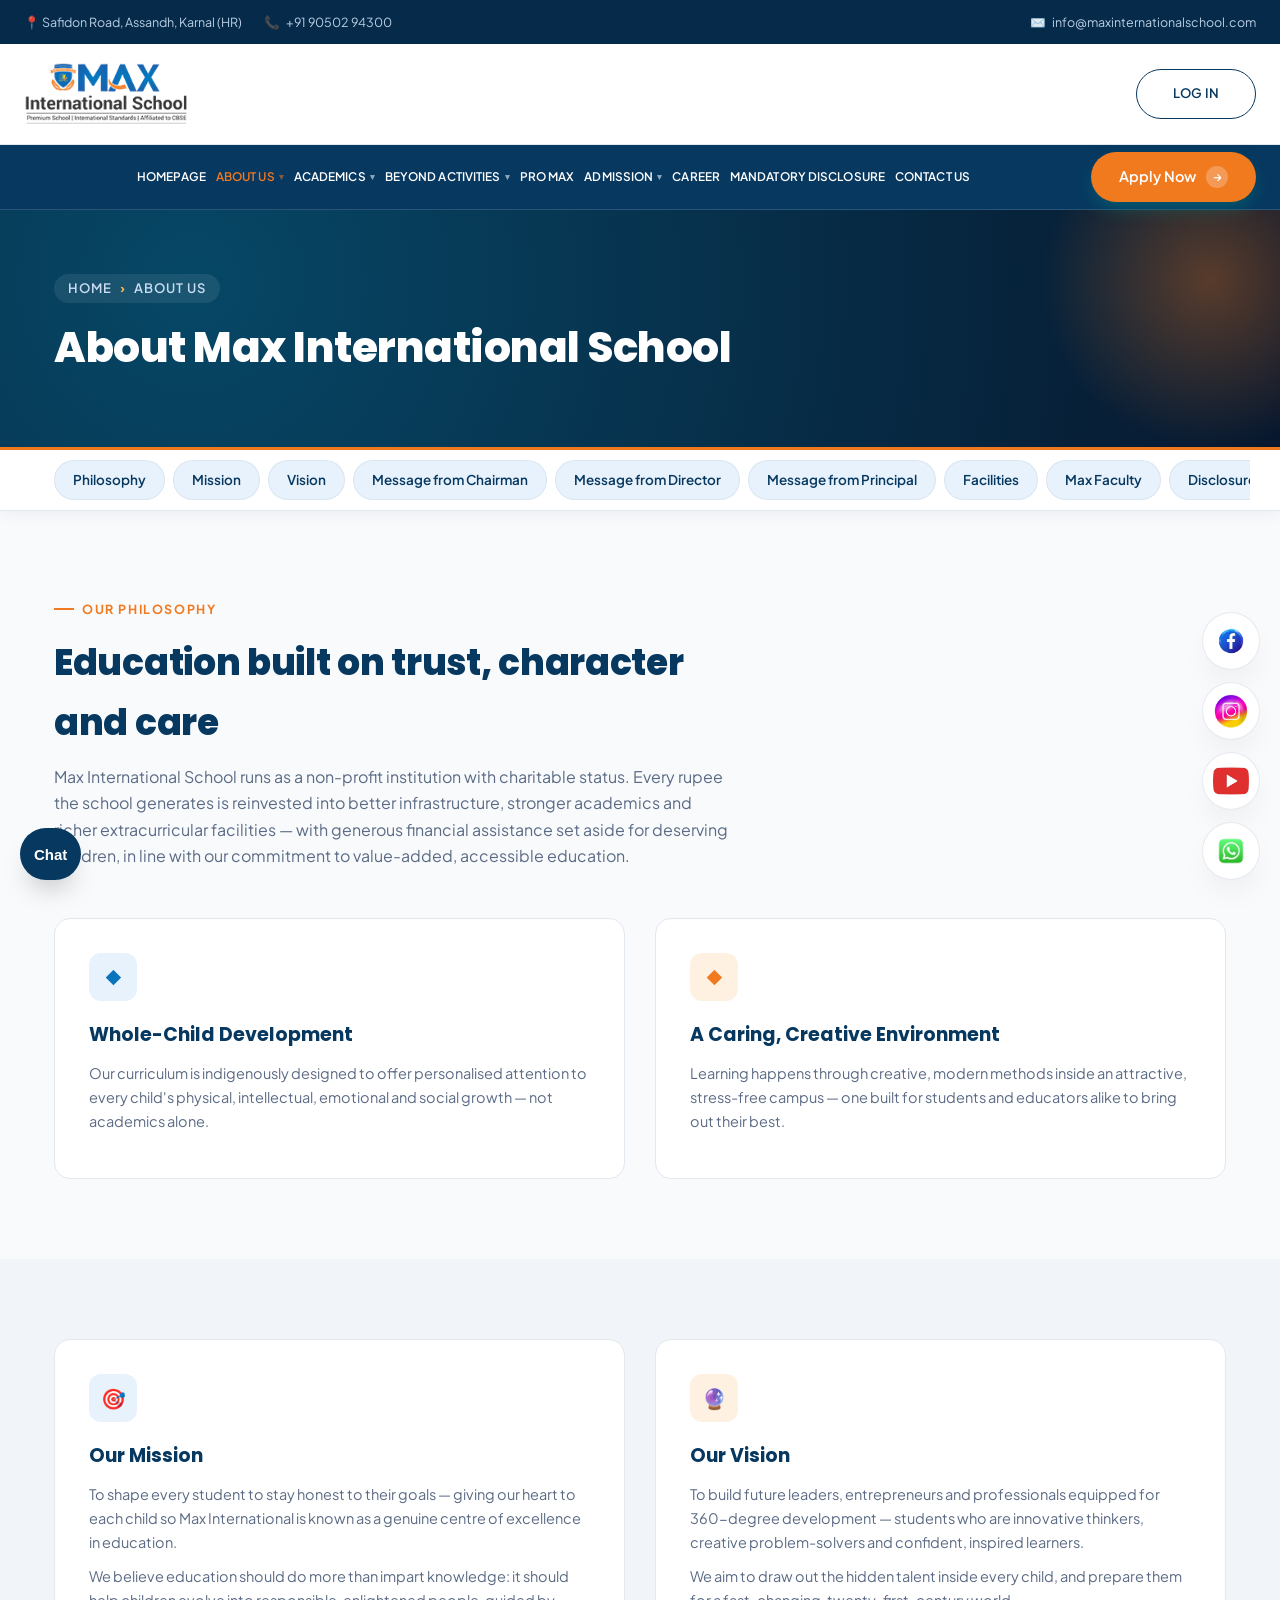
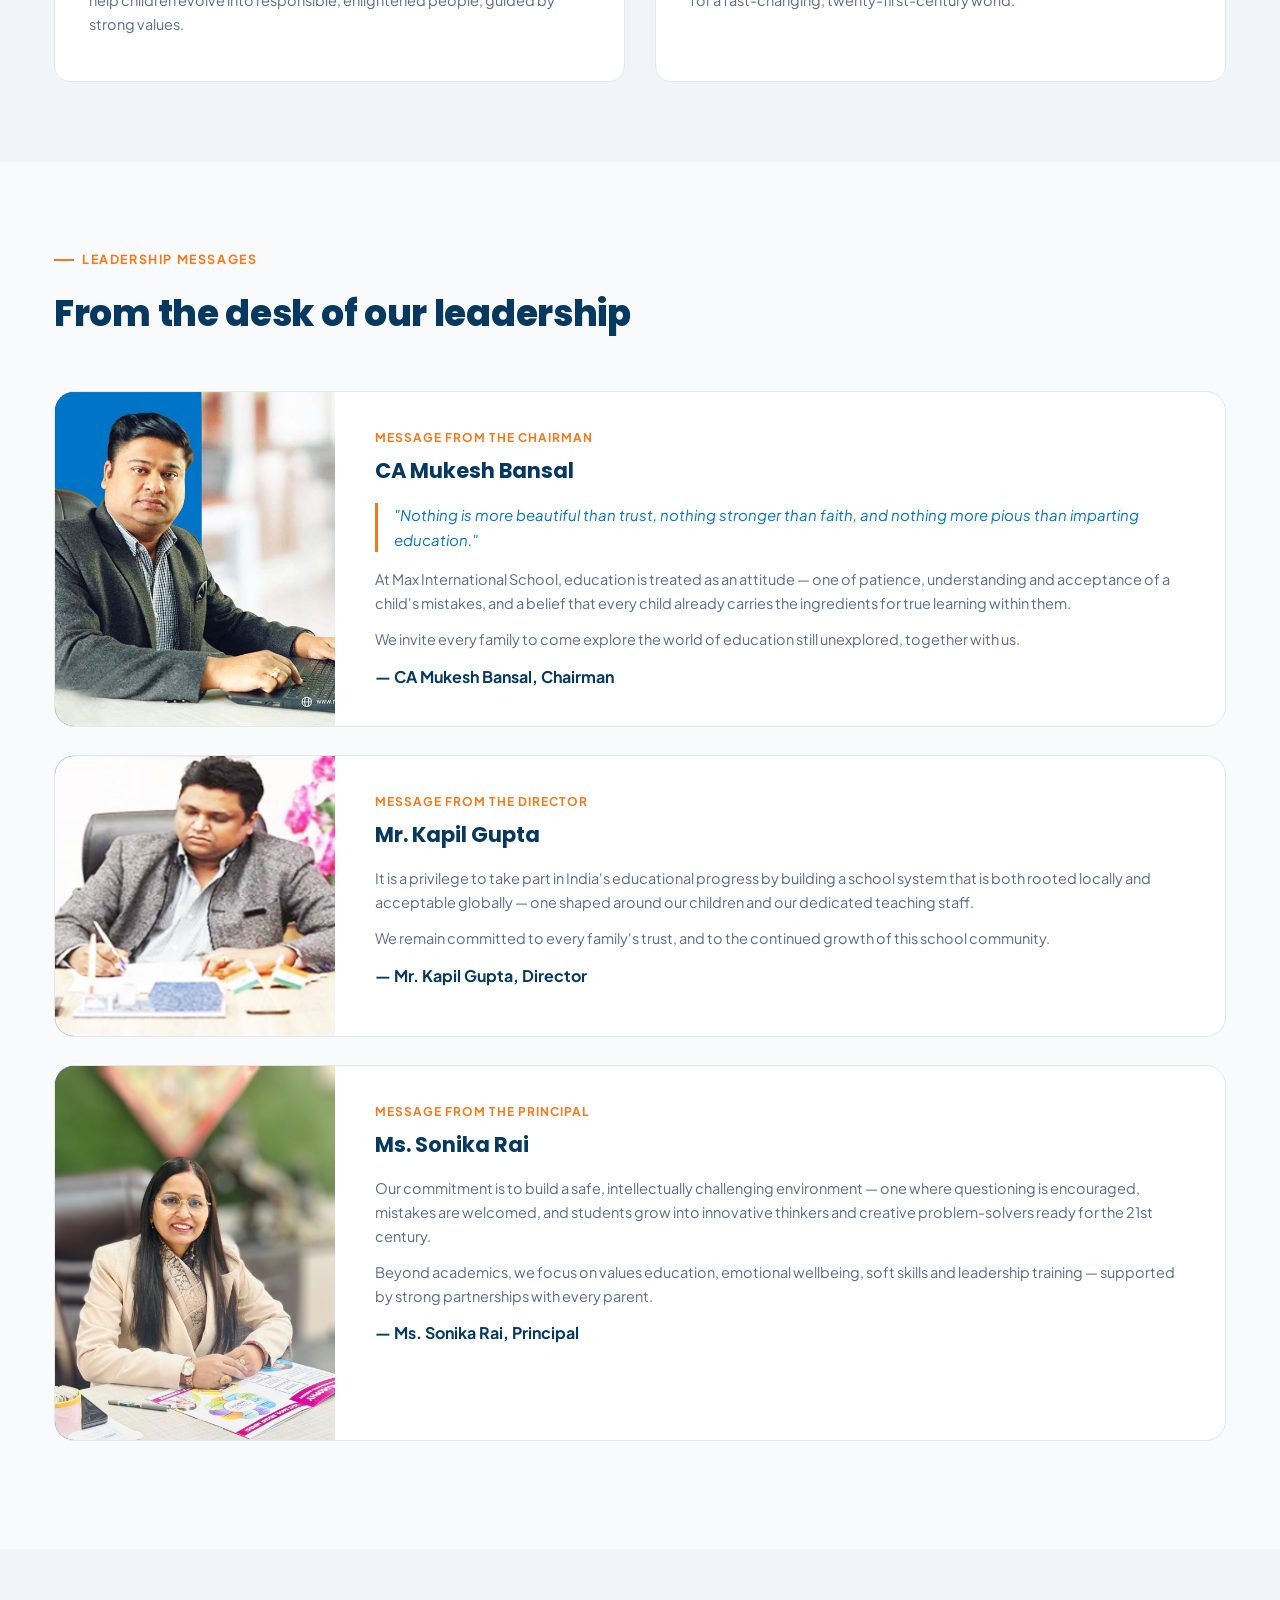
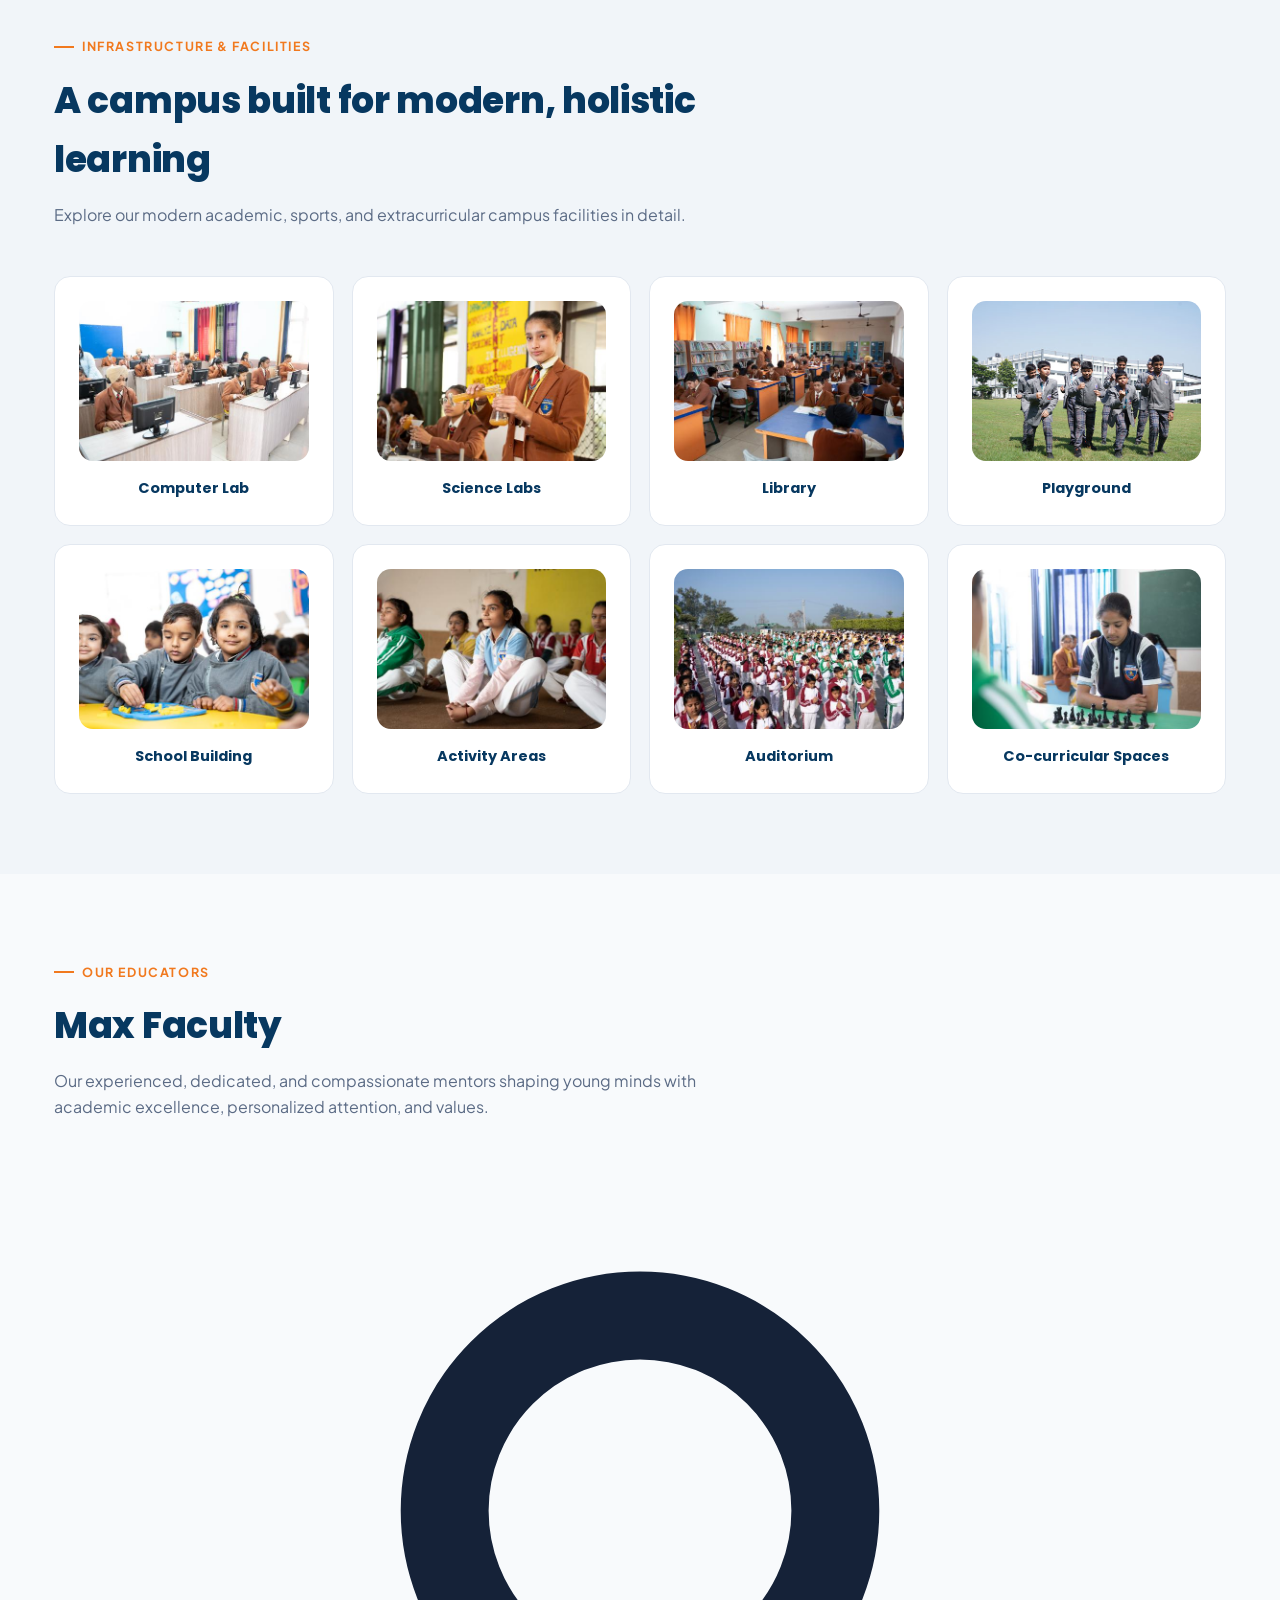
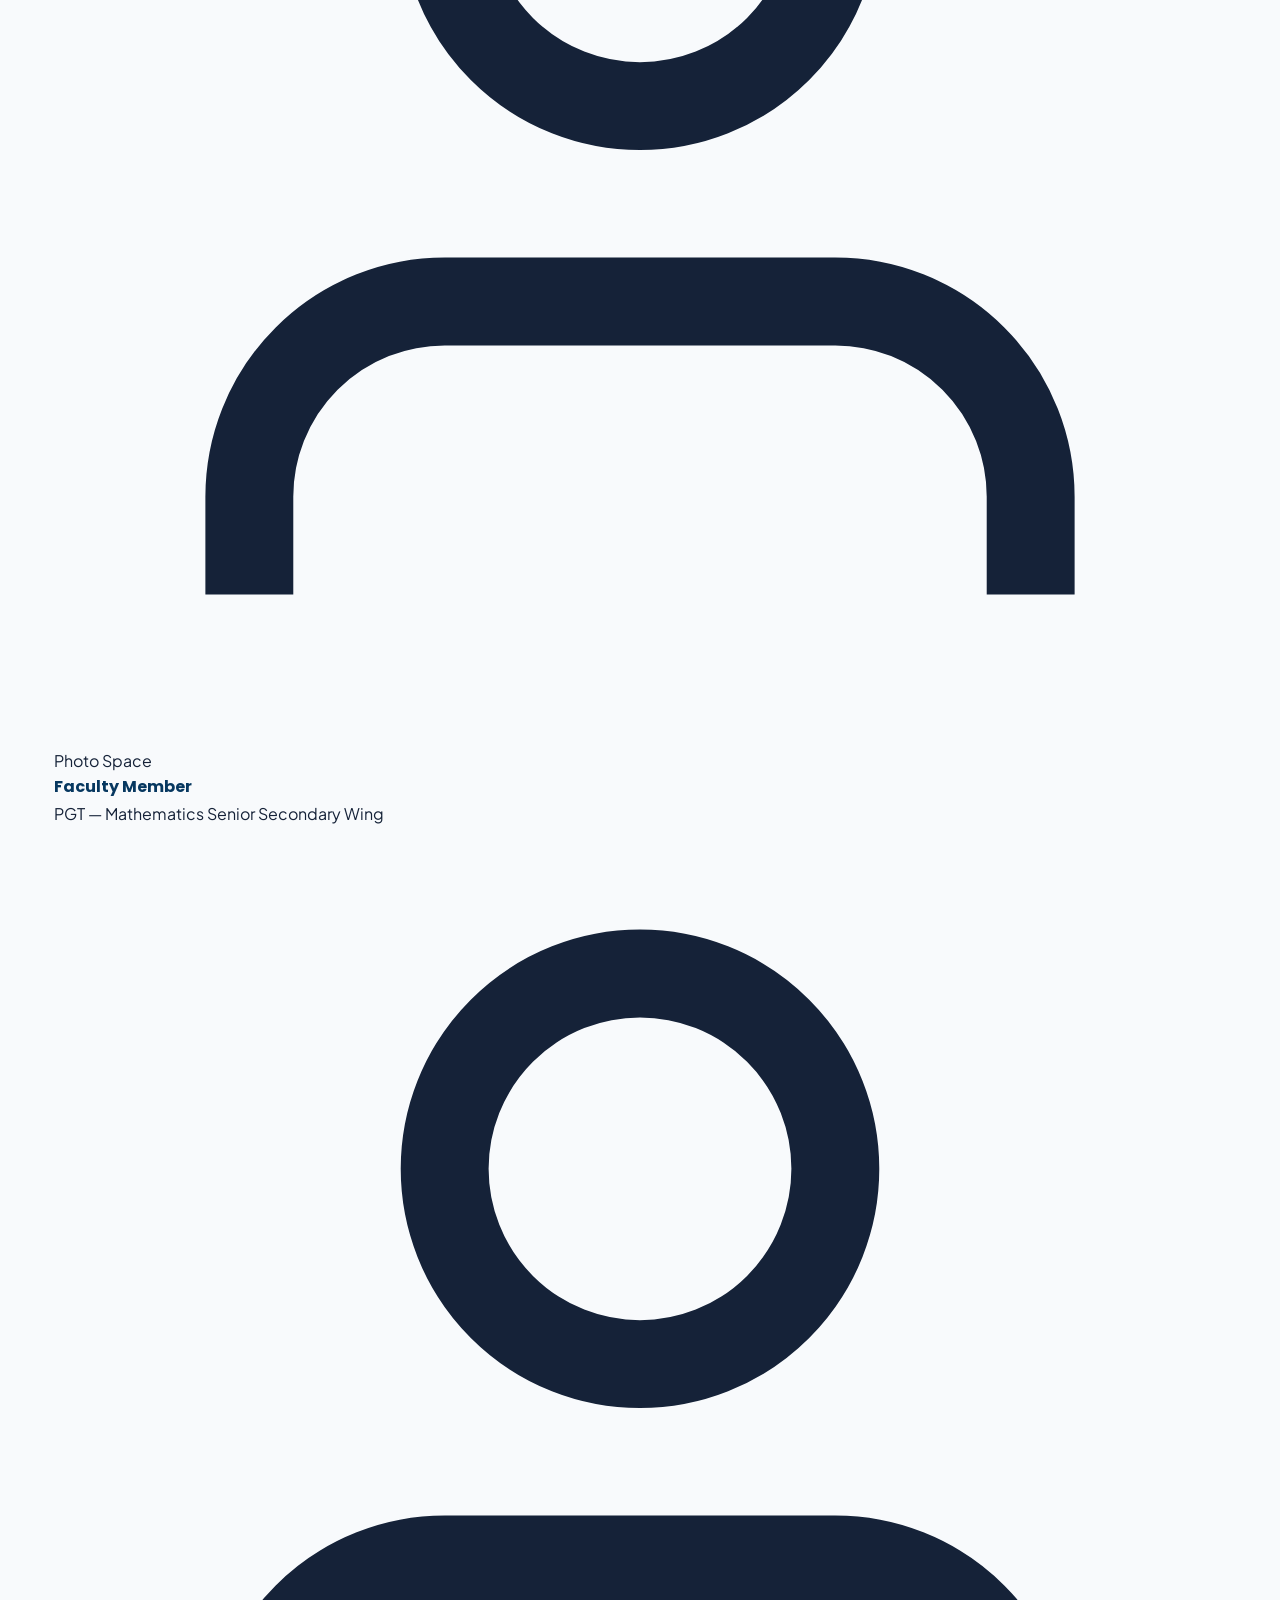
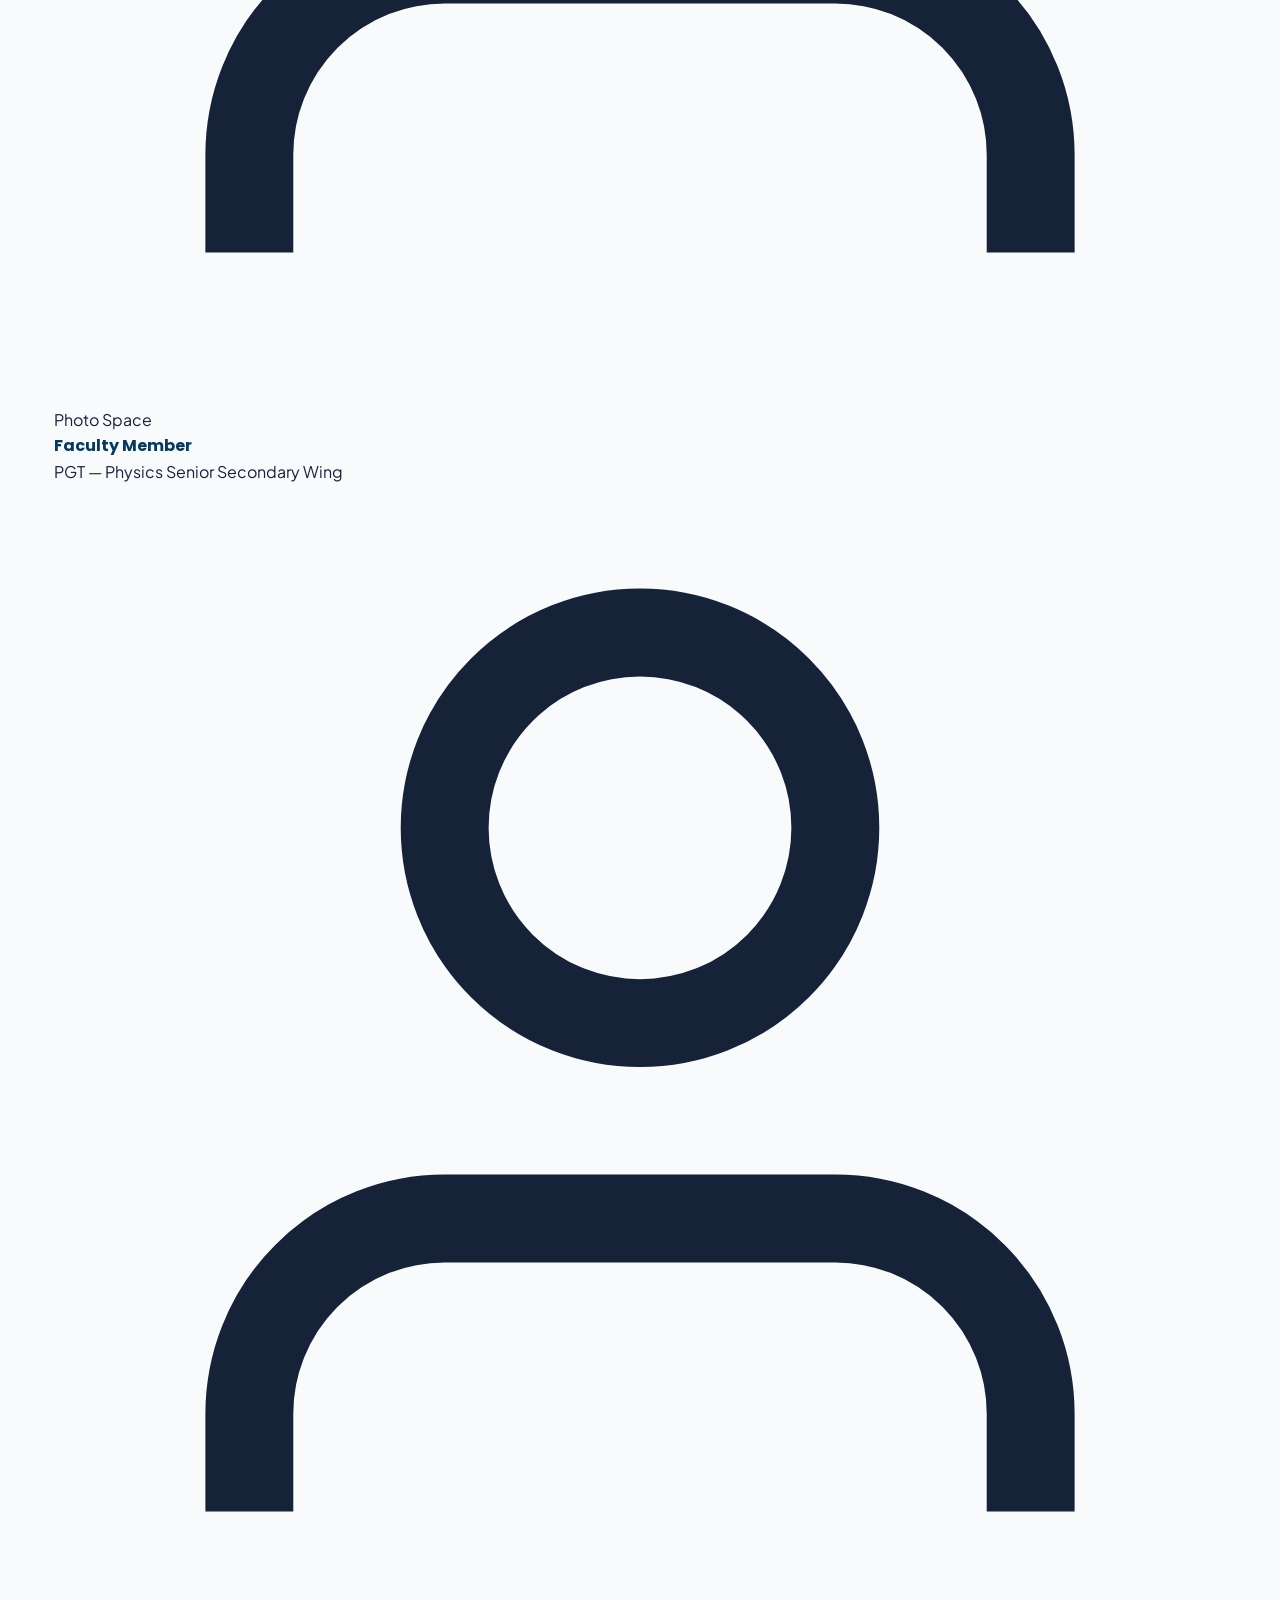
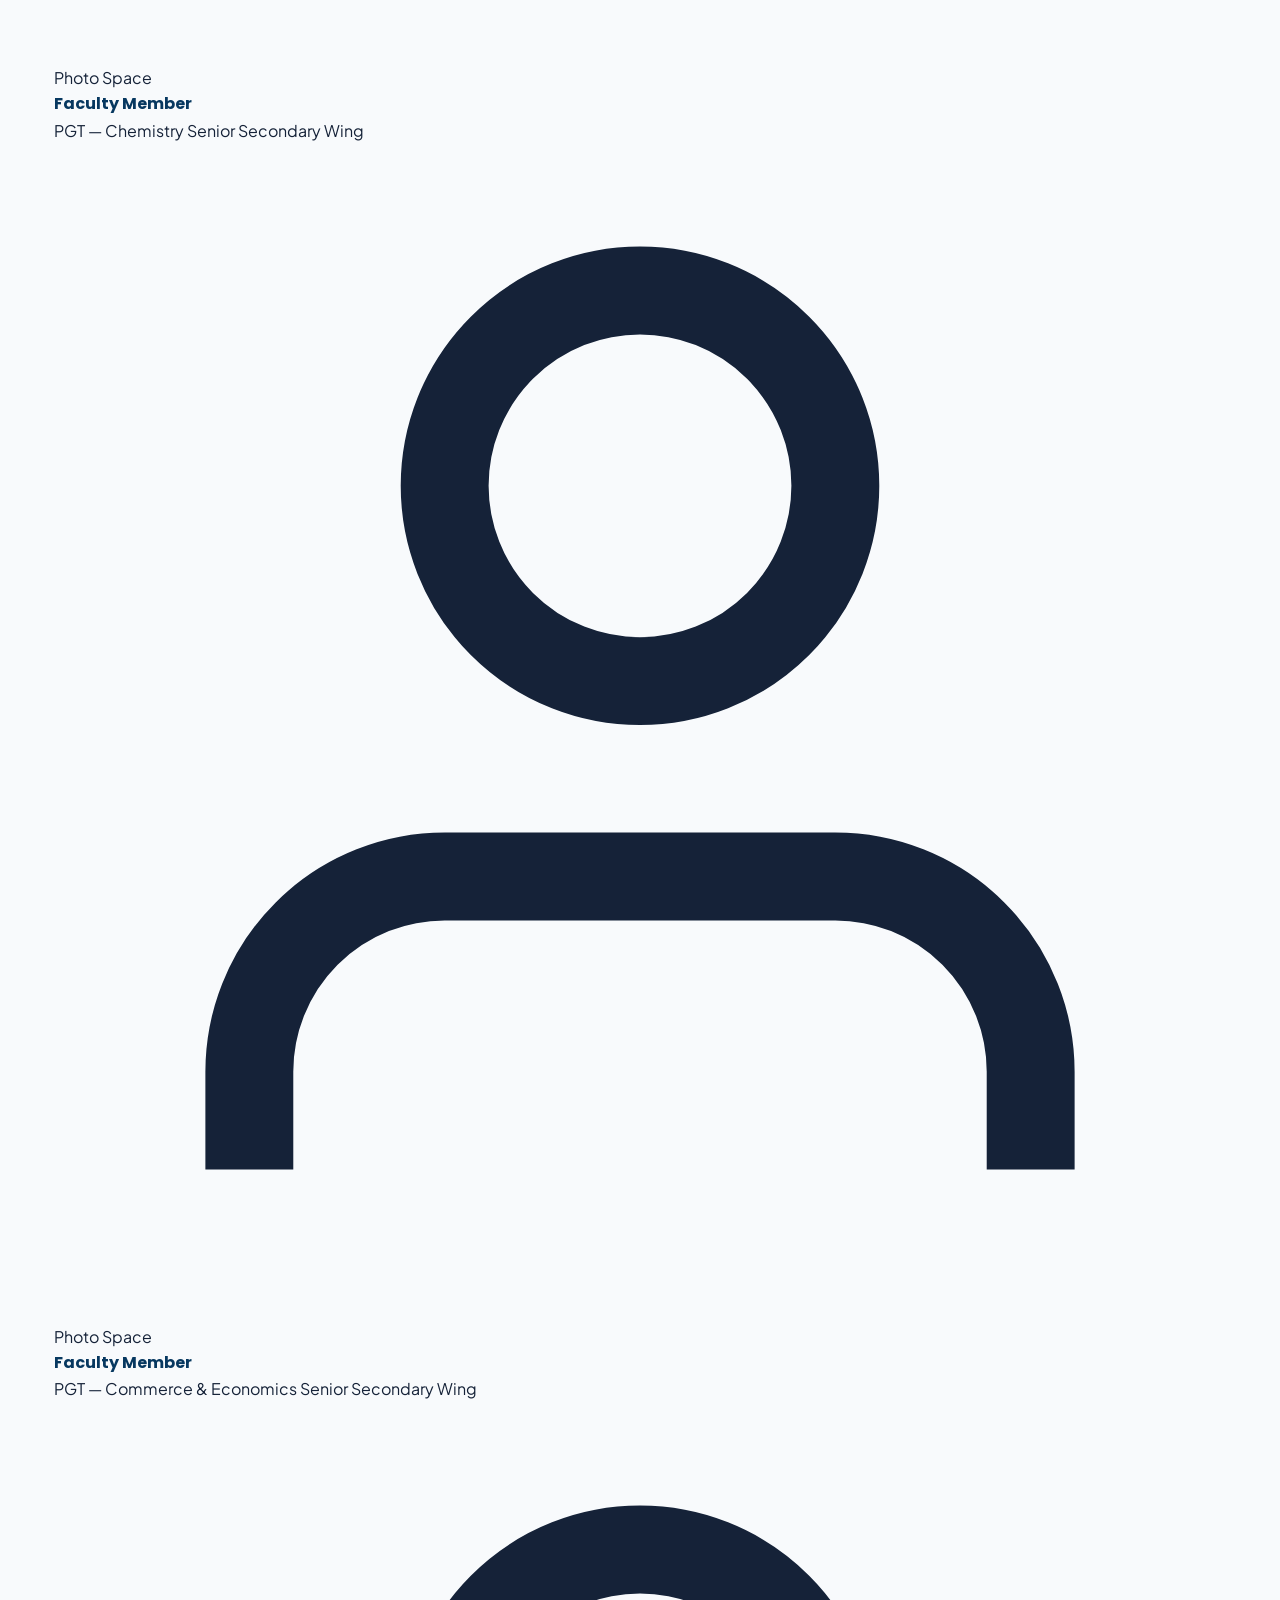
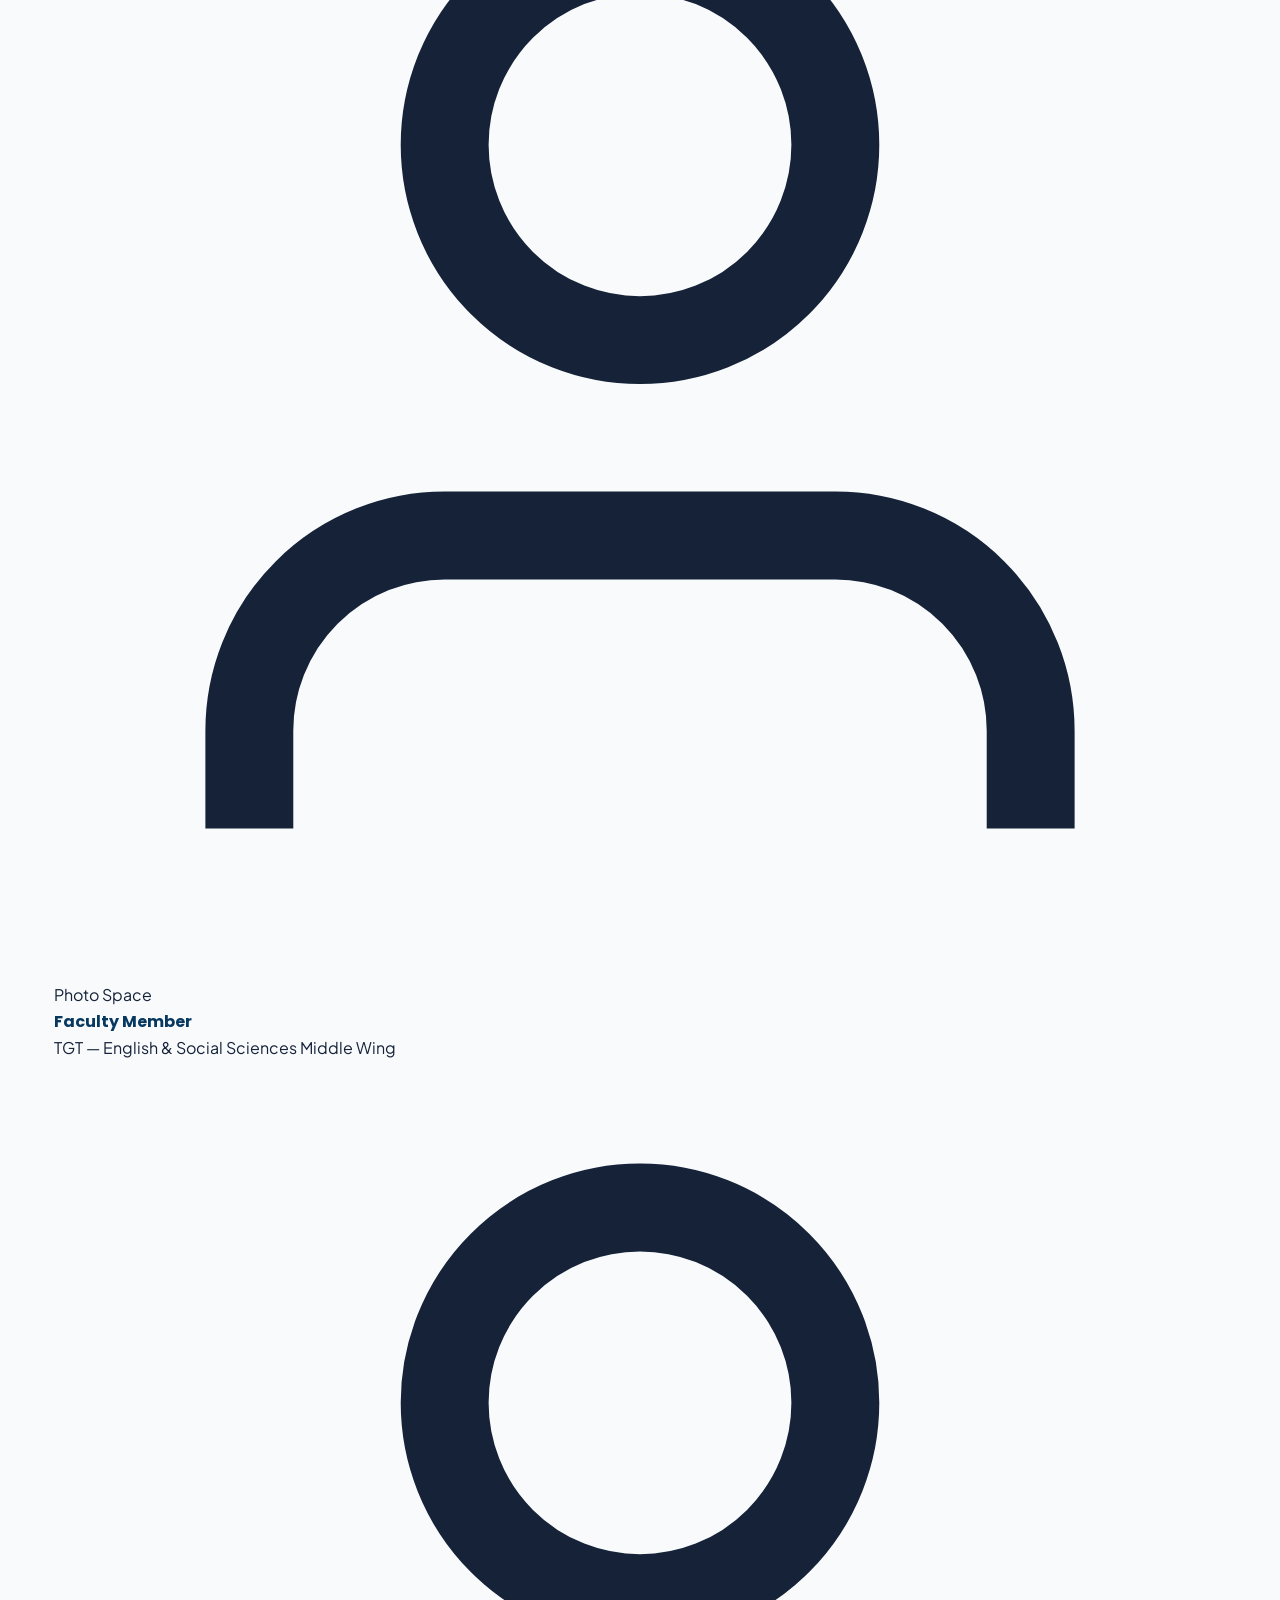
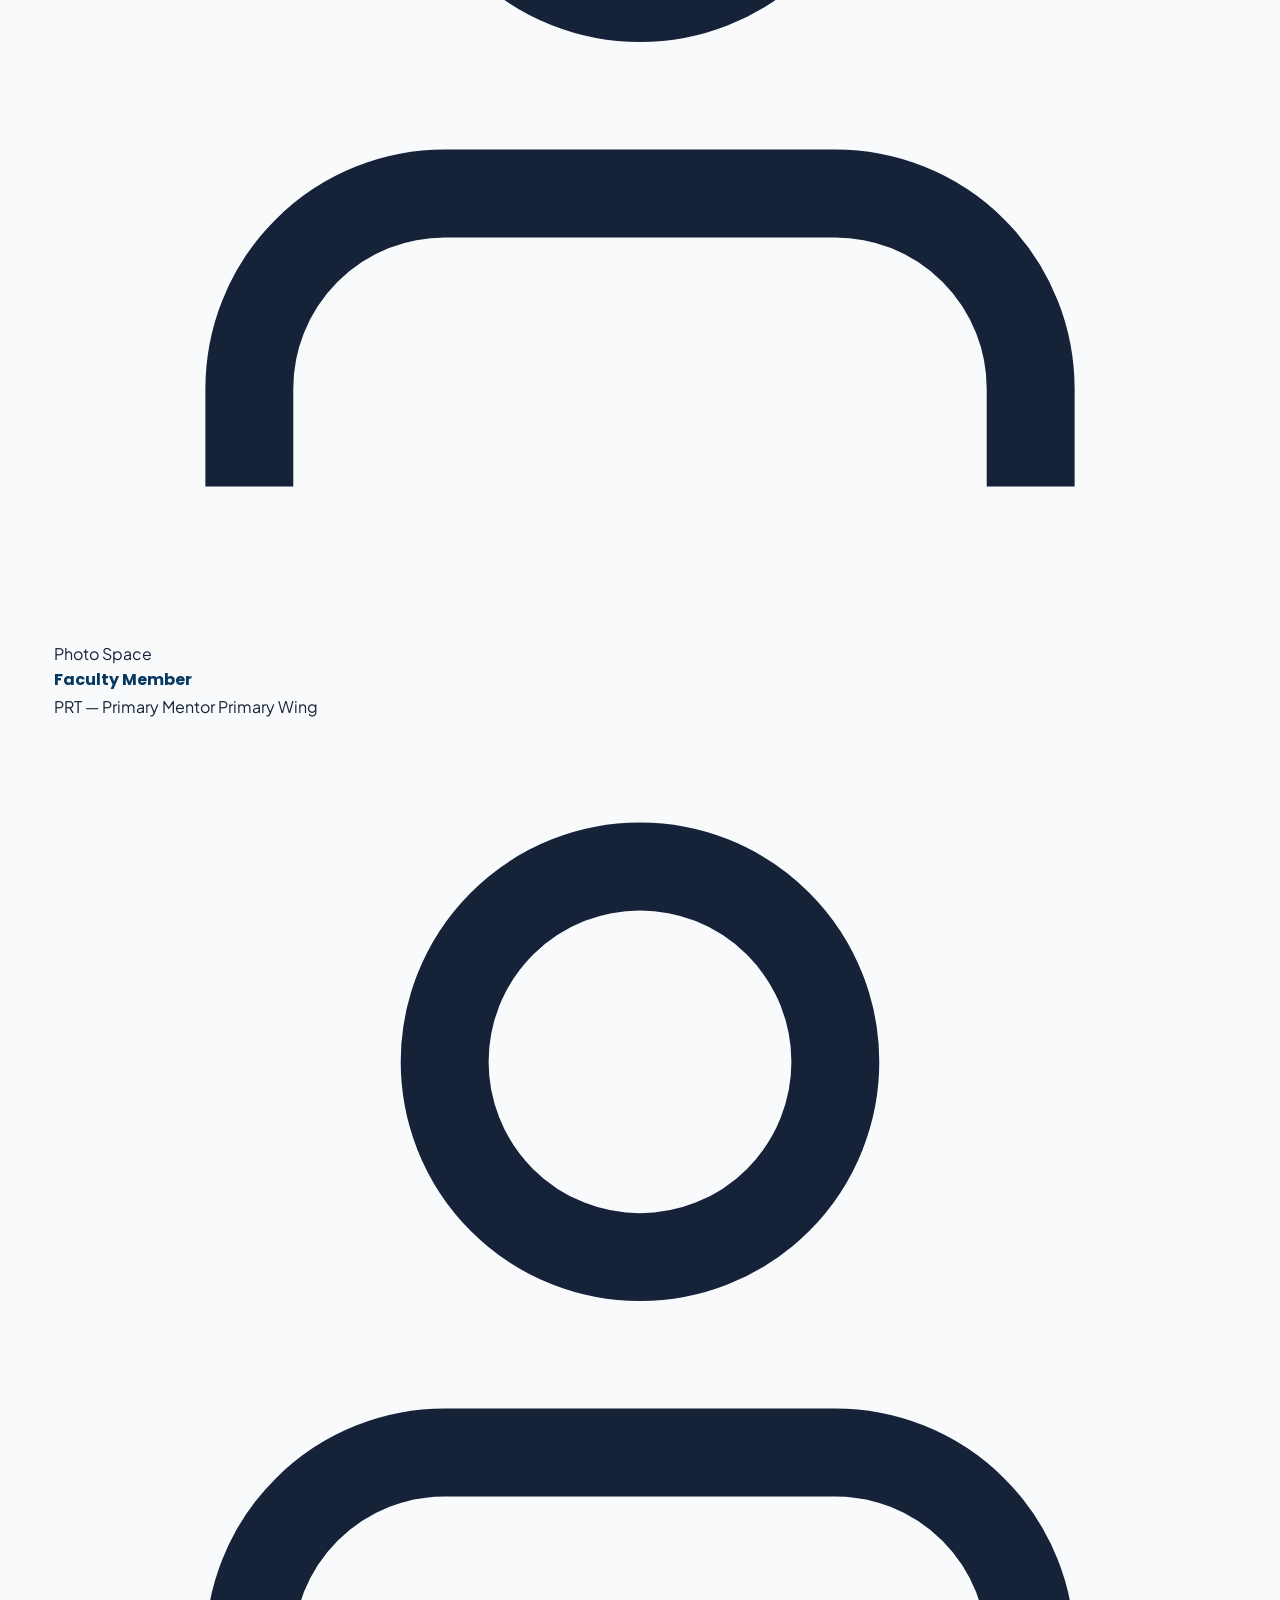
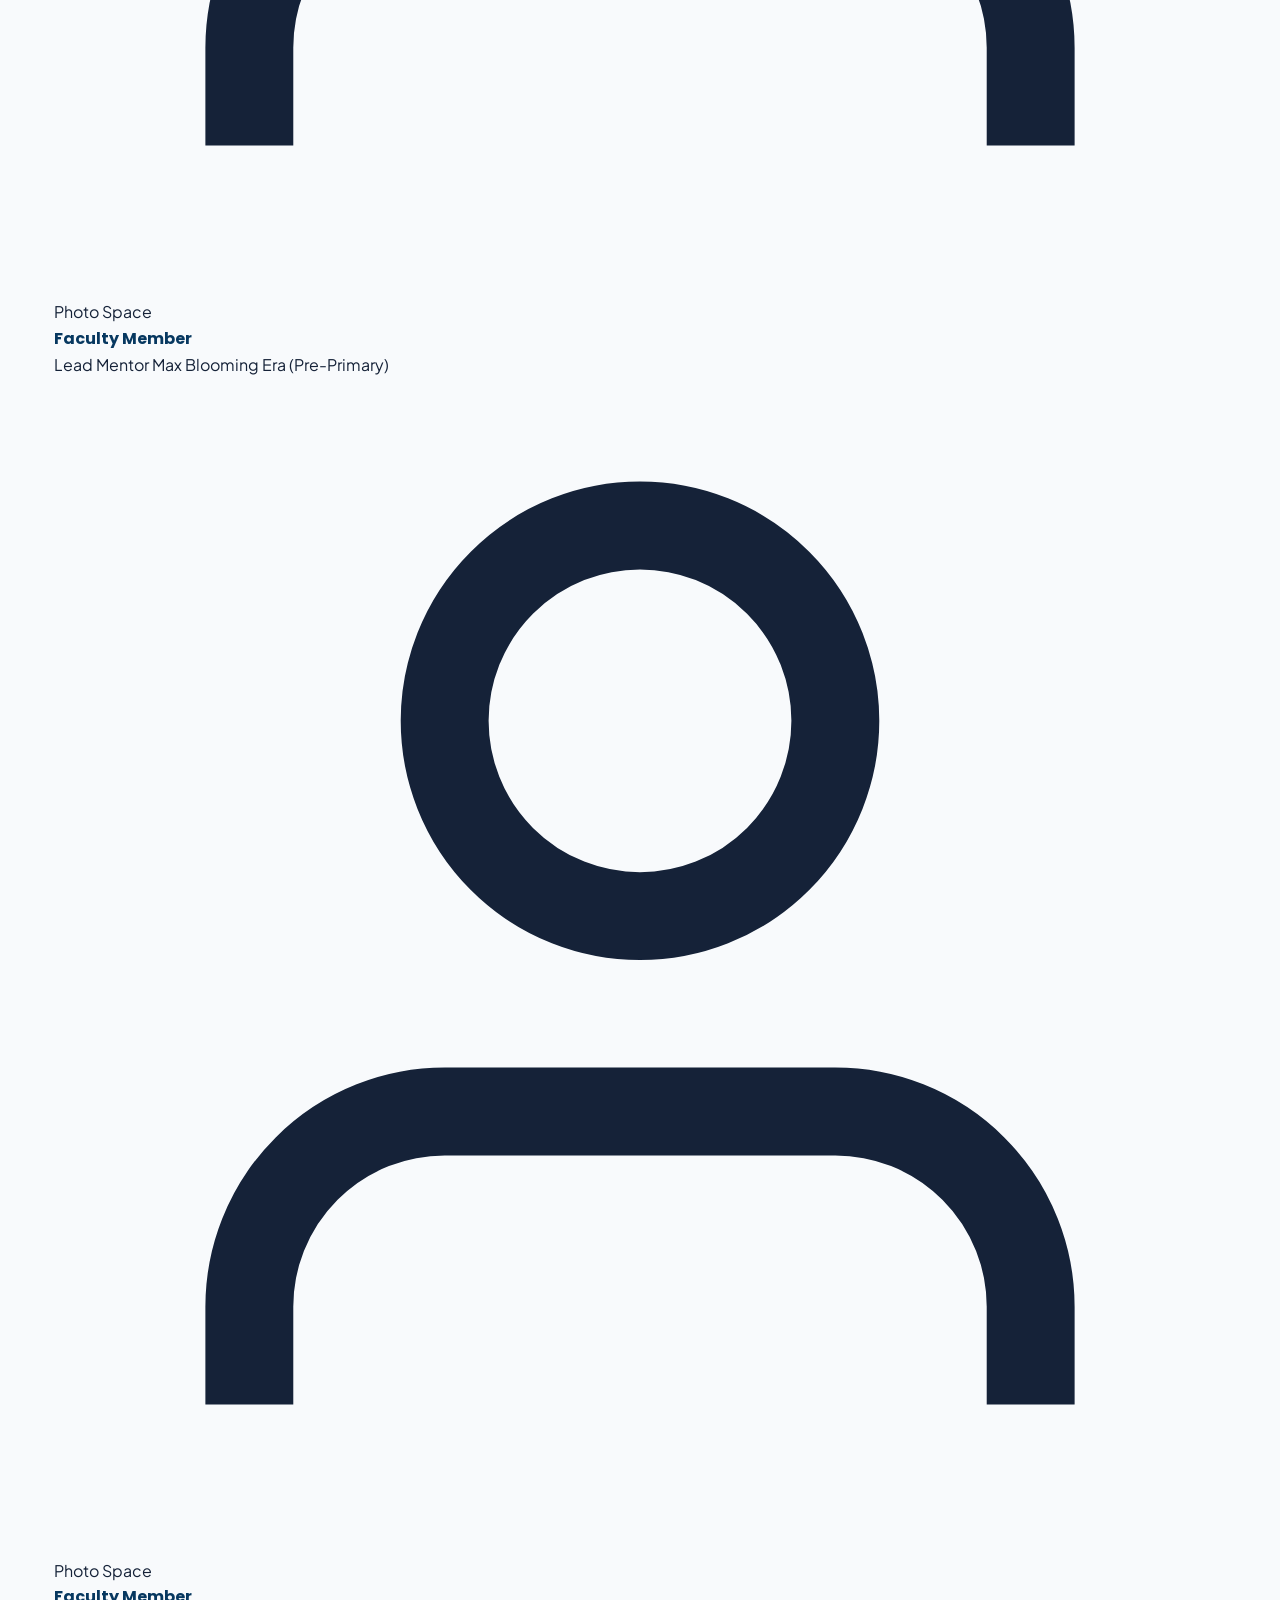
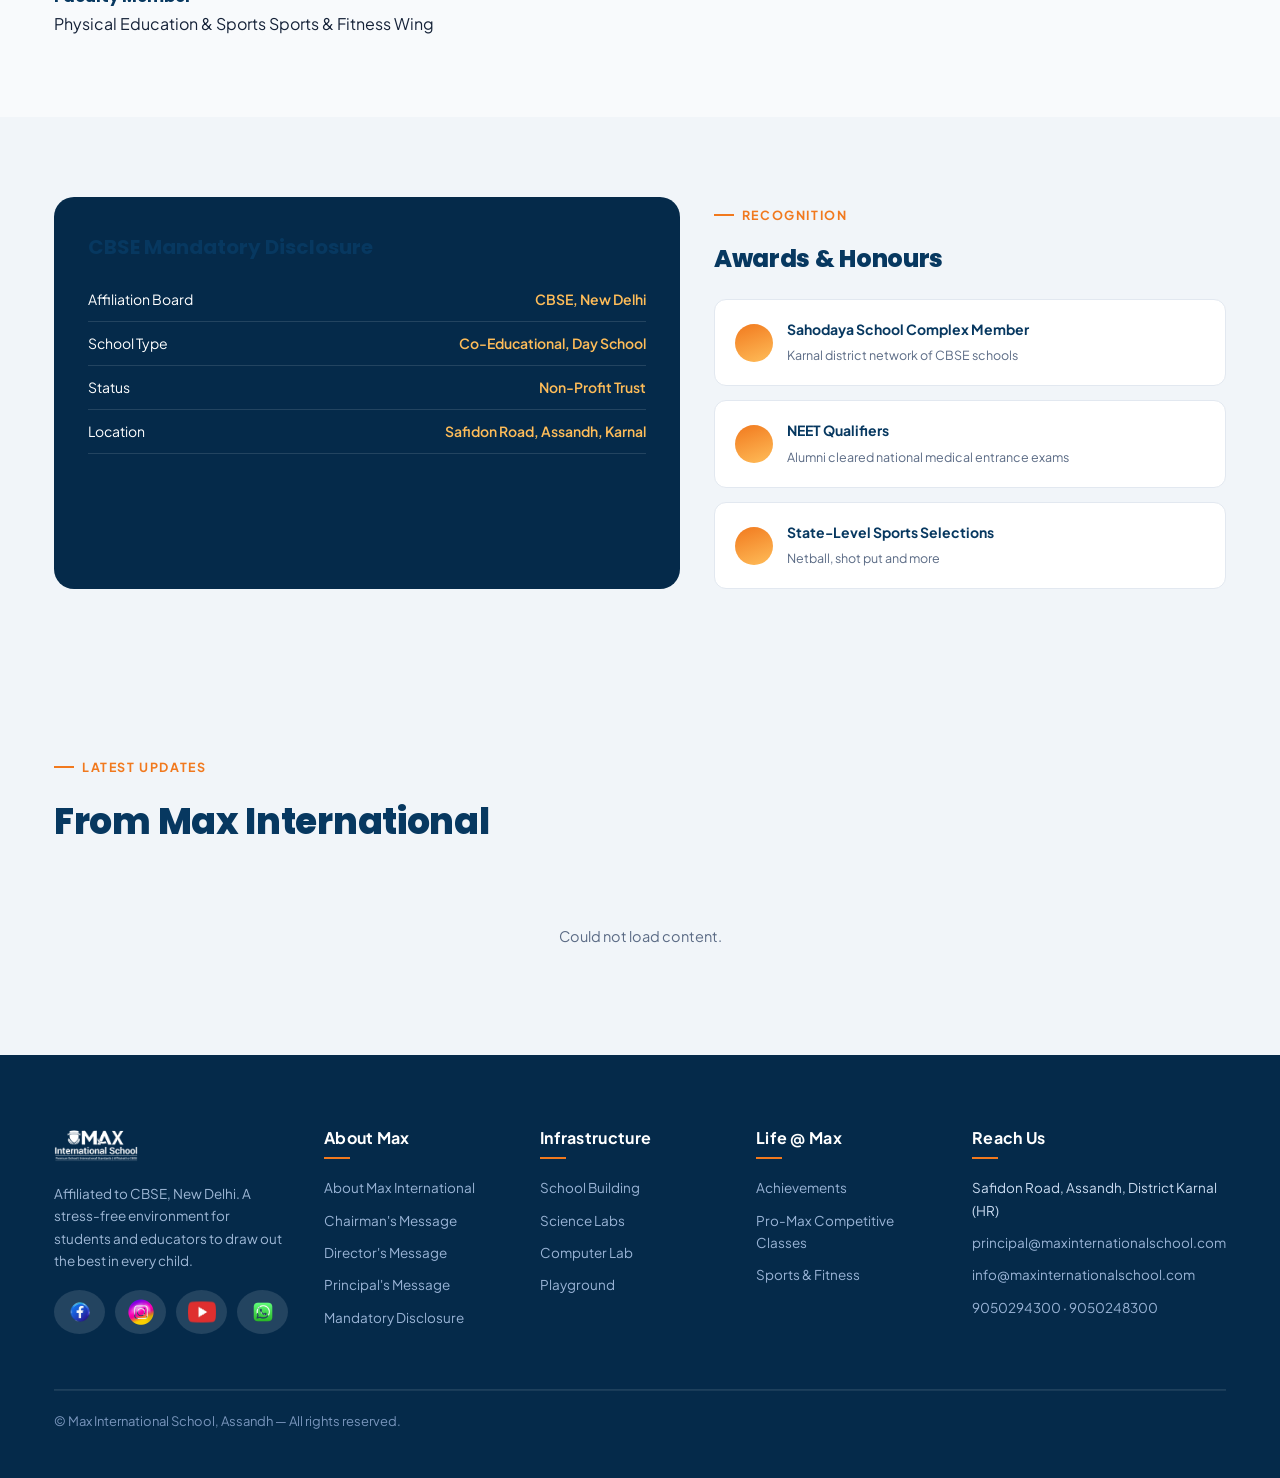
==== commit c17b3d53: "Add files via upload" ====
--- a/about-us.html
+++ b/about-us.html
@@ -59,14 +59,13 @@
               <a href="about-us.html#philosophy">Philosophy</a>
               <a href="about-us.html#mission">Mission</a>
               <a href="about-us.html#vision">Vision</a>
-              <a href="about-us.html#chairman">Message from Chairperson</a>
+              <a href="about-us.html#chairman">Message from Chairman</a>
               <a href="about-us.html#director">Message from Director</a>
               <a href="about-us.html#principal">Message from Principal</a>
               <div class="sub-head">Infrastructure</div>
-              <a href="about-us.html#infra">360° View</a>
               <a href="about-us.html#infra">Virtual Tour</a>
               <a href="about-us.html#infra">Facilities</a>
-              <a href="mandatory-disclosure.html">CBSE Mandatory Disclosure</a>
+              <a href="about-us.html#faculty">Max Faculty</a>
               <a href="about-us.html#awards">Awards &amp; Honours</a>
             </div>
           </li>
@@ -133,10 +132,11 @@
       <a href="#philosophy">Philosophy</a>
       <a href="#mission">Mission</a>
       <a href="#vision">Vision</a>
-      <a href="#chairman">Chairperson</a>
-      <a href="#director">Director</a>
-      <a href="#principal">Principal</a>
-      <a href="#infra">Infrastructure</a>
+      <a href="#chairman">Message from Chairman</a>
+      <a href="#director">Message from Director</a>
+      <a href="#principal">Message from Principal</a>
+      <a href="#infra">Facilities</a>
+      <a href="#faculty">Max Faculty</a>
       <a href="#disclosure">Disclosure</a>
       <a href="#awards">Awards</a>
     </div>
@@ -190,14 +190,14 @@
         <h2>From the desk of our leadership</h2>
       </div>
       <div class="msg-card" id="chairperson">
-        <div class="msg-photo"><img src="assets/img/Faculty%20images/Chairman.jpg" alt="CA Mukesh Bansal, Chairperson" loading="lazy" decoding="async"></div>
+        <div class="msg-photo"><img src="assets/img/Faculty%20images/Chairman.jpg" alt="CA Mukesh Bansal, Chairman" loading="lazy" decoding="async"></div>
         <div class="msg-body">
-          <div class="role">Message from the Chairperson</div>
+          <div class="role">Message from the Chairman</div>
           <h3>CA Mukesh Bansal</h3>
           <blockquote>"Nothing is more beautiful than trust, nothing stronger than faith, and nothing more pious than imparting education."</blockquote>
           <p>At Max International School, education is treated as an attitude — one of patience, understanding and acceptance of a child's mistakes, and a belief that every child already carries the ingredients for true learning within them.</p>
           <p>We invite every family to come explore the world of education still unexplored, together with us.</p>
-          <div class="sign">— CA Mukesh Bansal, Chairperson</div>
+          <div class="sign">— CA Mukesh Bansal, Chairman</div>
         </div>
       </div>
 
@@ -229,9 +229,9 @@
   <section class="section section-alt" id="infra">
     <div class="container">
       <div class="section-head">
-        <span class="eyebrow">Infrastructure</span>
+        <span class="eyebrow">Infrastructure &amp; Facilities</span>
         <h2>A campus built for modern, holistic learning</h2>
-        <p>Take a 360° tour, or explore our facilities in detail.</p>
+        <p>Explore our modern academic, sports, and extracurricular campus facilities in detail.</p>
       </div>
       <div class="infra-grid">
         <div class="infra-card"><img src="assets/img/School Images/Computer lab.jpg" alt="Computer Lab" loading="lazy" decoding="async"><h4>Computer Lab</h4></div>
@@ -246,7 +246,166 @@
     </div>
   </section>
 
-  <section class="section" id="disclosure">
+  <!-- ==========================================================================
+       MAX FACULTY SECTION
+       ========================================================================== -->
+  <section class="section" id="faculty">
+    <div class="container">
+      <div class="section-head">
+        <span class="eyebrow">Our Educators</span>
+        <h2>Max Faculty</h2>
+        <p>Our experienced, dedicated, and compassionate mentors shaping young minds with academic excellence, personalized attention, and values.</p>
+      </div>
+
+      <div class="faculty-grid">
+        <!-- Faculty Card 1 -->
+        <div class="faculty-card">
+          <div class="faculty-photo-box">
+            <div class="faculty-photo-placeholder">
+              <svg class="faculty-photo-icon" viewBox="0 0 24 24" fill="none" stroke="currentColor" stroke-width="1.8">
+                <path d="M20 21v-2a4 4 0 0 0-4-4H8a4 4 0 0 0-4 4v2"></path>
+                <circle cx="12" cy="7" r="4"></circle>
+              </svg>
+              <span class="photo-hint">Photo Space</span>
+            </div>
+          </div>
+          <div class="faculty-info">
+            <h4>Faculty Member</h4>
+            <span class="faculty-designation">PGT — Mathematics</span>
+            <span class="faculty-dept">Senior Secondary Wing</span>
+          </div>
+        </div>
+
+        <!-- Faculty Card 2 -->
+        <div class="faculty-card">
+          <div class="faculty-photo-box">
+            <div class="faculty-photo-placeholder">
+              <svg class="faculty-photo-icon" viewBox="0 0 24 24" fill="none" stroke="currentColor" stroke-width="1.8">
+                <path d="M20 21v-2a4 4 0 0 0-4-4H8a4 4 0 0 0-4 4v2"></path>
+                <circle cx="12" cy="7" r="4"></circle>
+              </svg>
+              <span class="photo-hint">Photo Space</span>
+            </div>
+          </div>
+          <div class="faculty-info">
+            <h4>Faculty Member</h4>
+            <span class="faculty-designation">PGT — Physics</span>
+            <span class="faculty-dept">Senior Secondary Wing</span>
+          </div>
+        </div>
+
+        <!-- Faculty Card 3 -->
+        <div class="faculty-card">
+          <div class="faculty-photo-box">
+            <div class="faculty-photo-placeholder">
+              <svg class="faculty-photo-icon" viewBox="0 0 24 24" fill="none" stroke="currentColor" stroke-width="1.8">
+                <path d="M20 21v-2a4 4 0 0 0-4-4H8a4 4 0 0 0-4 4v2"></path>
+                <circle cx="12" cy="7" r="4"></circle>
+              </svg>
+              <span class="photo-hint">Photo Space</span>
+            </div>
+          </div>
+          <div class="faculty-info">
+            <h4>Faculty Member</h4>
+            <span class="faculty-designation">PGT — Chemistry</span>
+            <span class="faculty-dept">Senior Secondary Wing</span>
+          </div>
+        </div>
+
+        <!-- Faculty Card 4 -->
+        <div class="faculty-card">
+          <div class="faculty-photo-box">
+            <div class="faculty-photo-placeholder">
+              <svg class="faculty-photo-icon" viewBox="0 0 24 24" fill="none" stroke="currentColor" stroke-width="1.8">
+                <path d="M20 21v-2a4 4 0 0 0-4-4H8a4 4 0 0 0-4 4v2"></path>
+                <circle cx="12" cy="7" r="4"></circle>
+              </svg>
+              <span class="photo-hint">Photo Space</span>
+            </div>
+          </div>
+          <div class="faculty-info">
+            <h4>Faculty Member</h4>
+            <span class="faculty-designation">PGT — Commerce &amp; Economics</span>
+            <span class="faculty-dept">Senior Secondary Wing</span>
+          </div>
+        </div>
+
+        <!-- Faculty Card 5 -->
+        <div class="faculty-card">
+          <div class="faculty-photo-box">
+            <div class="faculty-photo-placeholder">
+              <svg class="faculty-photo-icon" viewBox="0 0 24 24" fill="none" stroke="currentColor" stroke-width="1.8">
+                <path d="M20 21v-2a4 4 0 0 0-4-4H8a4 4 0 0 0-4 4v2"></path>
+                <circle cx="12" cy="7" r="4"></circle>
+              </svg>
+              <span class="photo-hint">Photo Space</span>
+            </div>
+          </div>
+          <div class="faculty-info">
+            <h4>Faculty Member</h4>
+            <span class="faculty-designation">TGT — English &amp; Social Sciences</span>
+            <span class="faculty-dept">Middle Wing</span>
+          </div>
+        </div>
+
+        <!-- Faculty Card 6 -->
+        <div class="faculty-card">
+          <div class="faculty-photo-box">
+            <div class="faculty-photo-placeholder">
+              <svg class="faculty-photo-icon" viewBox="0 0 24 24" fill="none" stroke="currentColor" stroke-width="1.8">
+                <path d="M20 21v-2a4 4 0 0 0-4-4H8a4 4 0 0 0-4 4v2"></path>
+                <circle cx="12" cy="7" r="4"></circle>
+              </svg>
+              <span class="photo-hint">Photo Space</span>
+            </div>
+          </div>
+          <div class="faculty-info">
+            <h4>Faculty Member</h4>
+            <span class="faculty-designation">PRT — Primary Mentor</span>
+            <span class="faculty-dept">Primary Wing</span>
+          </div>
+        </div>
+
+        <!-- Faculty Card 7 -->
+        <div class="faculty-card">
+          <div class="faculty-photo-box">
+            <div class="faculty-photo-placeholder">
+              <svg class="faculty-photo-icon" viewBox="0 0 24 24" fill="none" stroke="currentColor" stroke-width="1.8">
+                <path d="M20 21v-2a4 4 0 0 0-4-4H8a4 4 0 0 0-4 4v2"></path>
+                <circle cx="12" cy="7" r="4"></circle>
+              </svg>
+              <span class="photo-hint">Photo Space</span>
+            </div>
+          </div>
+          <div class="faculty-info">
+            <h4>Faculty Member</h4>
+            <span class="faculty-designation">Lead Mentor</span>
+            <span class="faculty-dept">Max Blooming Era (Pre-Primary)</span>
+          </div>
+        </div>
+
+        <!-- Faculty Card 8 -->
+        <div class="faculty-card">
+          <div class="faculty-photo-box">
+            <div class="faculty-photo-placeholder">
+              <svg class="faculty-photo-icon" viewBox="0 0 24 24" fill="none" stroke="currentColor" stroke-width="1.8">
+                <path d="M20 21v-2a4 4 0 0 0-4-4H8a4 4 0 0 0-4 4v2"></path>
+                <circle cx="12" cy="7" r="4"></circle>
+              </svg>
+              <span class="photo-hint">Photo Space</span>
+            </div>
+          </div>
+          <div class="faculty-info">
+            <h4>Faculty Member</h4>
+            <span class="faculty-designation">Physical Education &amp; Sports</span>
+            <span class="faculty-dept">Sports &amp; Fitness Wing</span>
+          </div>
+        </div>
+      </div>
+    </div>
+  </section>
+
+  <section class="section section-alt" id="disclosure">
     <div class="container two-col">
       <div class="disclosure-box">
         <h3>CBSE Mandatory Disclosure</h3>
--- a/assets/css/style.css
+++ b/assets/css/style.css
@@ -1200,6 +1200,8 @@
   .brand-actions .btn{min-width:0; padding:9px 11px; font-size:11px;}
   .nav-cta{gap:0; flex-shrink:0;}
   .nav-cta .btn{padding:9px 11px; font-size:12px; white-space:nowrap;}
+  .nav-cta .gc-btn-pill{padding:8px 14px; font-size:12px; gap:6px;}
+  .nav-cta .gc-btn-pill .btn-arrow-circle{width:18px; height:18px; font-size:10px;}
   .burger{margin-right:0; padding:8px;}
   .about-wrap > *, .split > *, .two-col > *, .contact-grid > *, .feature-grid > *, .why-grid > *, .leader-grid > *, .testi-grid > *{min-width:0;}
   img,video,iframe{max-width:100%;}
@@ -2716,7 +2718,8 @@
   border-radius: var(--radius);
   overflow: hidden;
   box-shadow: var(--shadow);
-  transition: all 0.3s cubic-bezier(0.16, 1, 0.3, 1);
+  transition: all 0.35s cubic-bezier(0.16, 1, 0.3, 1);
+  cursor: pointer;
 }
 .gc-mosaic-card:hover {
   transform: translateY(-6px);
@@ -2727,6 +2730,10 @@
   height: auto;
   object-fit: cover;
   display: block;
+  transition: transform 0.4s cubic-bezier(0.16, 1, 0.3, 1);
+}
+.gc-mosaic-card:hover img {
+  transform: scale(1.05);
 }
 .gc-mosaic-card .card-caption {
   position: absolute;
@@ -2743,60 +2750,98 @@
   font-weight: 700;
   line-height: 1.3;
 }
+
+/* ==========================================================================
+   UNIFIED STATIC STAT / ACCENT CARDS IN MOSAIC GRID
+   Shared layout, sizing, typography, and interactive hover elevation
+   ========================================================================== */
+.gc-card-navy,
+.gc-card-teal,
+.gc-card-orange {
+  position: relative;
+  display: flex;
+  flex-direction: column;
+  justify-content: center;
+  padding: 22px 20px;
+  border-radius: var(--radius);
+  aspect-ratio: 3 / 2;
+  min-height: 147px;
+  box-sizing: border-box;
+  box-shadow: var(--shadow);
+  transition: all 0.35s cubic-bezier(0.16, 1, 0.3, 1);
+  cursor: pointer;
+  overflow: hidden;
+}
+
+/* Hover elevation and lighting response for static cards */
+.gc-card-navy:hover,
+.gc-card-teal:hover,
+.gc-card-orange:hover {
+  transform: translateY(-6px);
+  box-shadow: var(--shadow-lg);
+  filter: brightness(1.04);
+}
+
+.gc-card-navy h3,
+.gc-card-teal h3,
+.gc-card-orange h3 {
+  font-family: 'Poppins', sans-serif;
+  font-size: 38px;
+  font-weight: 700;
+  line-height: 1;
+  margin-bottom: 6px;
+  letter-spacing: -0.5px;
+  transition: transform 0.25s ease;
+}
+
+.gc-card-navy:hover h3,
+.gc-card-teal:hover h3,
+.gc-card-orange:hover h3 {
+  transform: scale(1.04);
+  transform-origin: left center;
+}
+
+.gc-card-navy p,
+.gc-card-teal p,
+.gc-card-orange p {
+  font-size: 13.5px;
+  font-weight: 500;
+  line-height: 1.38;
+  margin: 0;
+}
+
+/* Individual Colorway Overrides */
 .gc-card-navy {
   background: var(--navy);
   color: #ffffff;
-  padding: 24px 20px;
-  border-radius: var(--radius);
-  display: flex;
-  flex-direction: column;
-  justify-content: center;
 }
 .gc-card-navy h3 {
-  font-size: 38px;
   color: var(--gold);
-  line-height: 1;
-  margin-bottom: 6px;
 }
 .gc-card-navy p {
-  font-size: 13.5px;
   color: #d1e2f7;
-  font-weight: 500;
-  line-height: 1.4;
-}
+}
+
 .gc-card-teal {
   background: linear-gradient(135deg, #019e89, #0f6e61);
   color: #ffffff;
-  padding: 24px 20px;
-  border-radius: var(--radius);
 }
 .gc-card-teal h3 {
-  font-size: 26px;
   color: #ffffff;
-  line-height: 1.15;
-  margin-bottom: 8px;
 }
 .gc-card-teal p {
-  font-size: 13px;
-  color: rgba(255, 255, 255, 0.9);
-  line-height: 1.4;
-}
+  color: rgba(255, 255, 255, 0.95);
+}
+
 .gc-card-orange {
   background: linear-gradient(135deg, #f1791e, #d95e07);
   color: #ffffff;
-  padding: 24px 20px;
-  border-radius: var(--radius);
 }
 .gc-card-orange h3 {
-  font-size: 36px;
   color: #ffffff;
-  line-height: 1;
-  margin-bottom: 6px;
 }
 .gc-card-orange p {
-  font-size: 13px;
-  color: rgba(255, 255, 255, 0.9);
-  line-height: 1.4;
+  color: rgba(255, 255, 255, 0.95);
 }
 
 /* Marquee Running Ticker */
@@ -2814,6 +2859,10 @@
   width: fit-content;
   animation: marqueeScroll 25s linear infinite;
   white-space: nowrap;
+}
+.gc-marquee-section:hover .gc-marquee-track,
+.gc-marquee-track:hover {
+  animation-play-state: paused;
 }
 .gc-marquee-content {
   display: flex;
@@ -3601,9 +3650,8 @@
   .gc-hero-title { font-size: 26px; }
   .gc-hero-subtitle { font-size: 14.8px; line-height: 1.6; }
   .gc-mosaic-grid { gap: 10px; }
-  .gc-card-navy, .gc-card-teal, .gc-card-orange { padding: 18px 14px; border-radius: 12px; }
-  .gc-card-navy h3, .gc-card-orange h3 { font-size: 28px; }
-  .gc-card-teal h3 { font-size: 22px; }
+  .gc-card-navy, .gc-card-teal, .gc-card-orange { padding: 18px 14px; border-radius: 12px; min-height: 120px; }
+  .gc-card-navy h3, .gc-card-teal h3, .gc-card-orange h3 { font-size: 26px; }
   .gc-card-navy p, .gc-card-teal p, .gc-card-orange p { font-size: 12px; line-height: 1.35; }
   .gc-mosaic-card { border-radius: 12px; }
   .gc-mosaic-card .card-caption { padding: 10px; }
